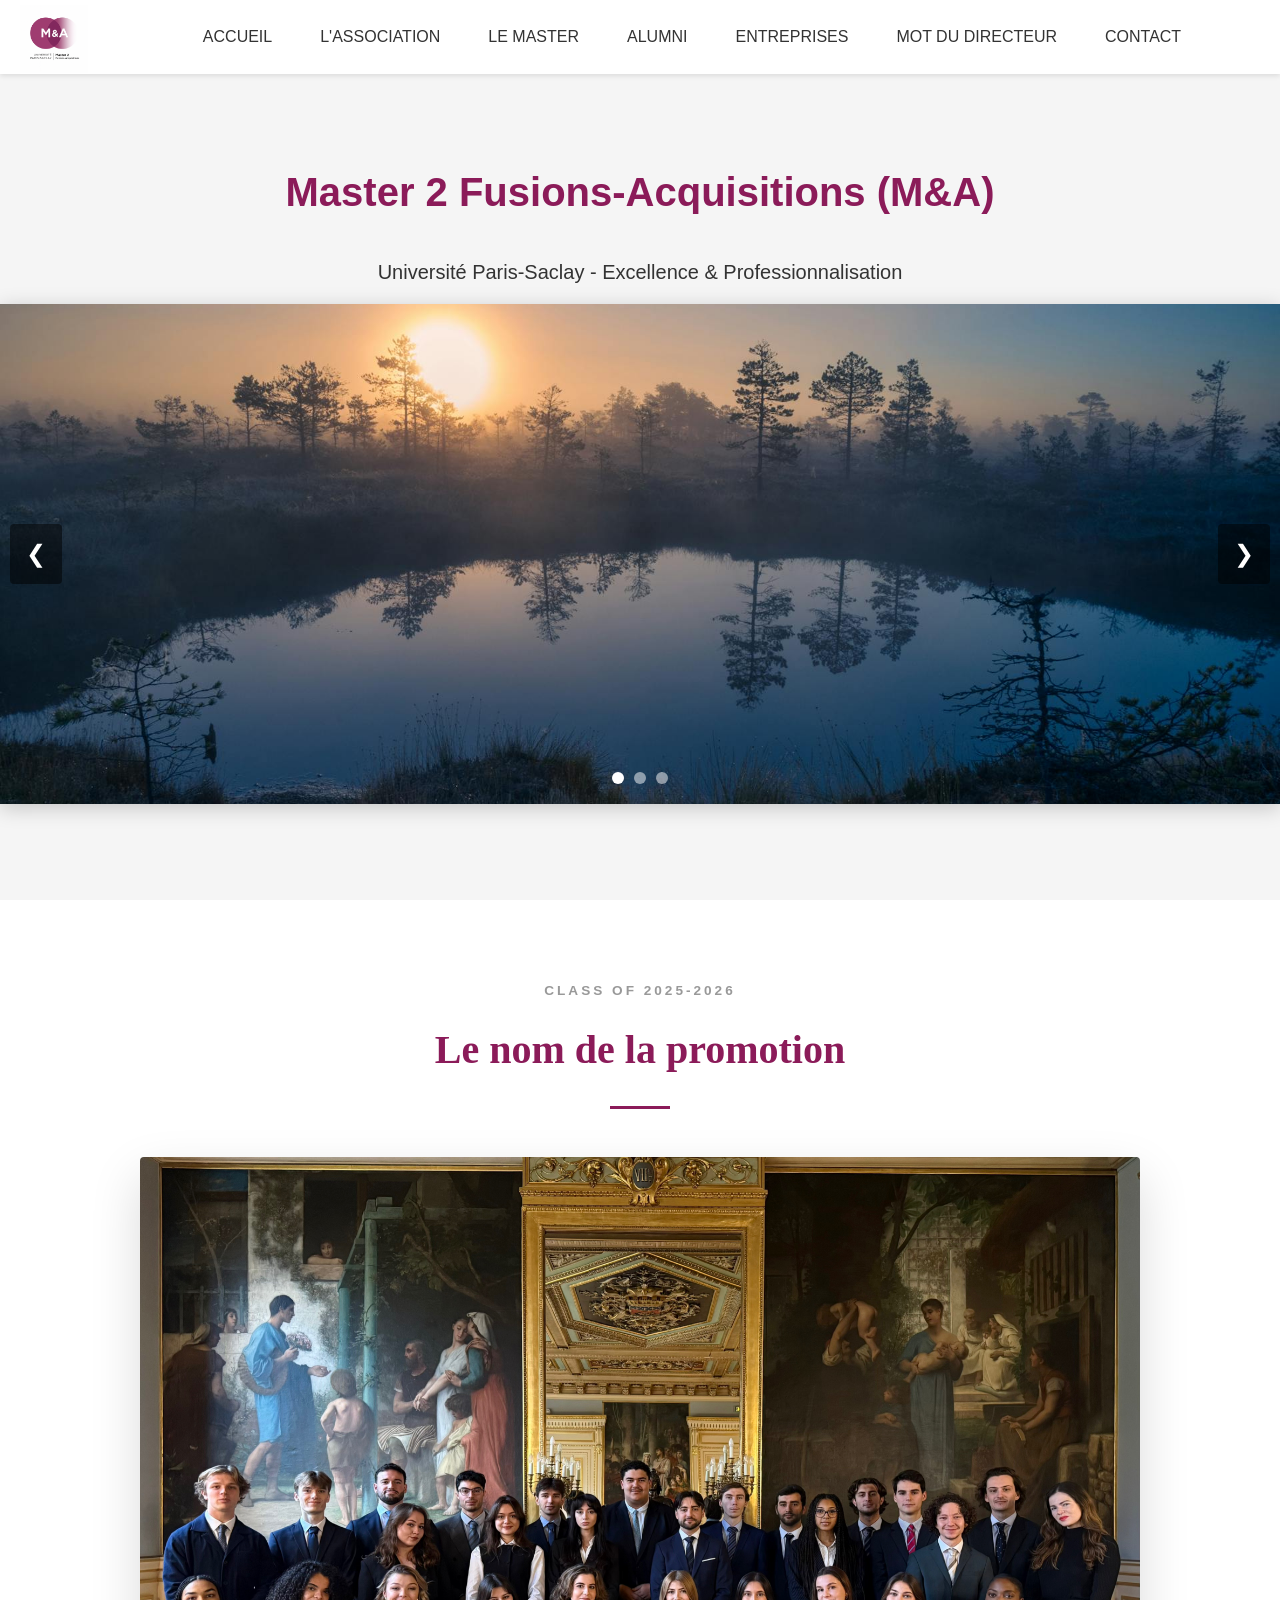
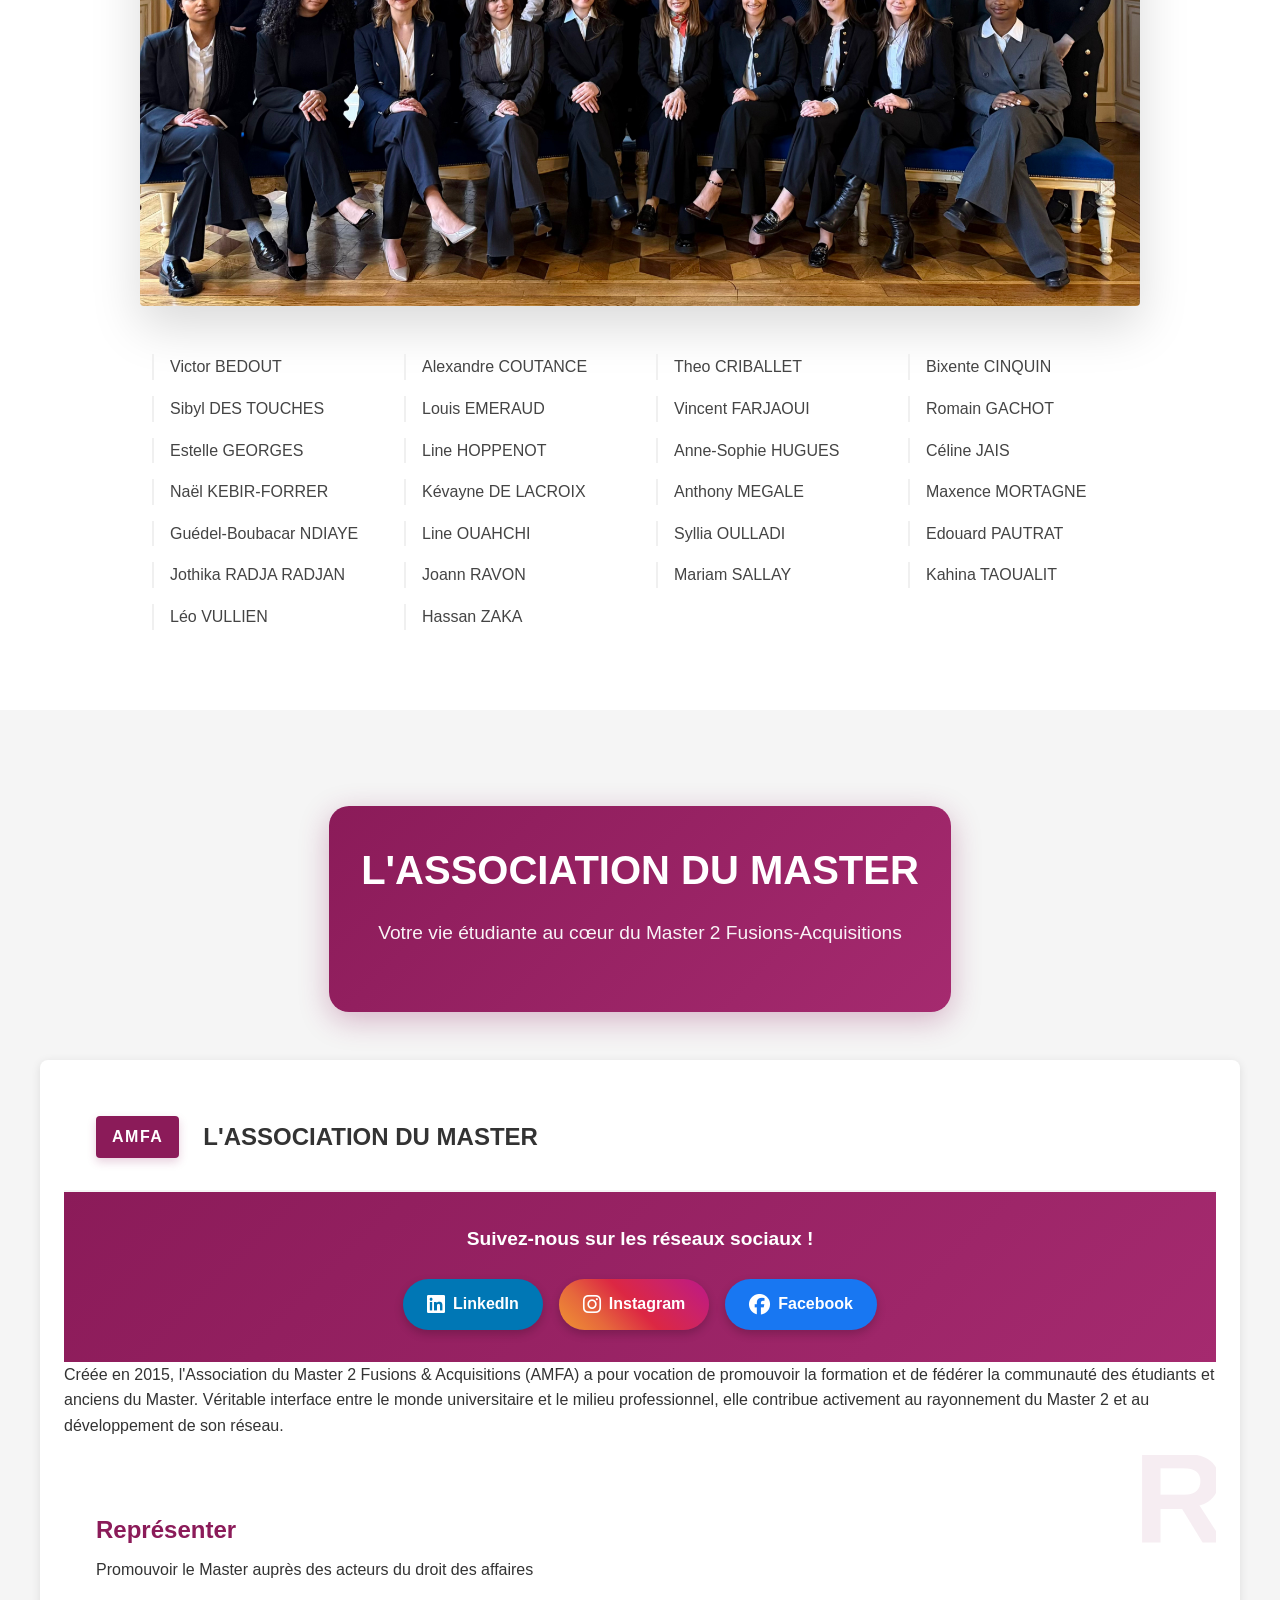
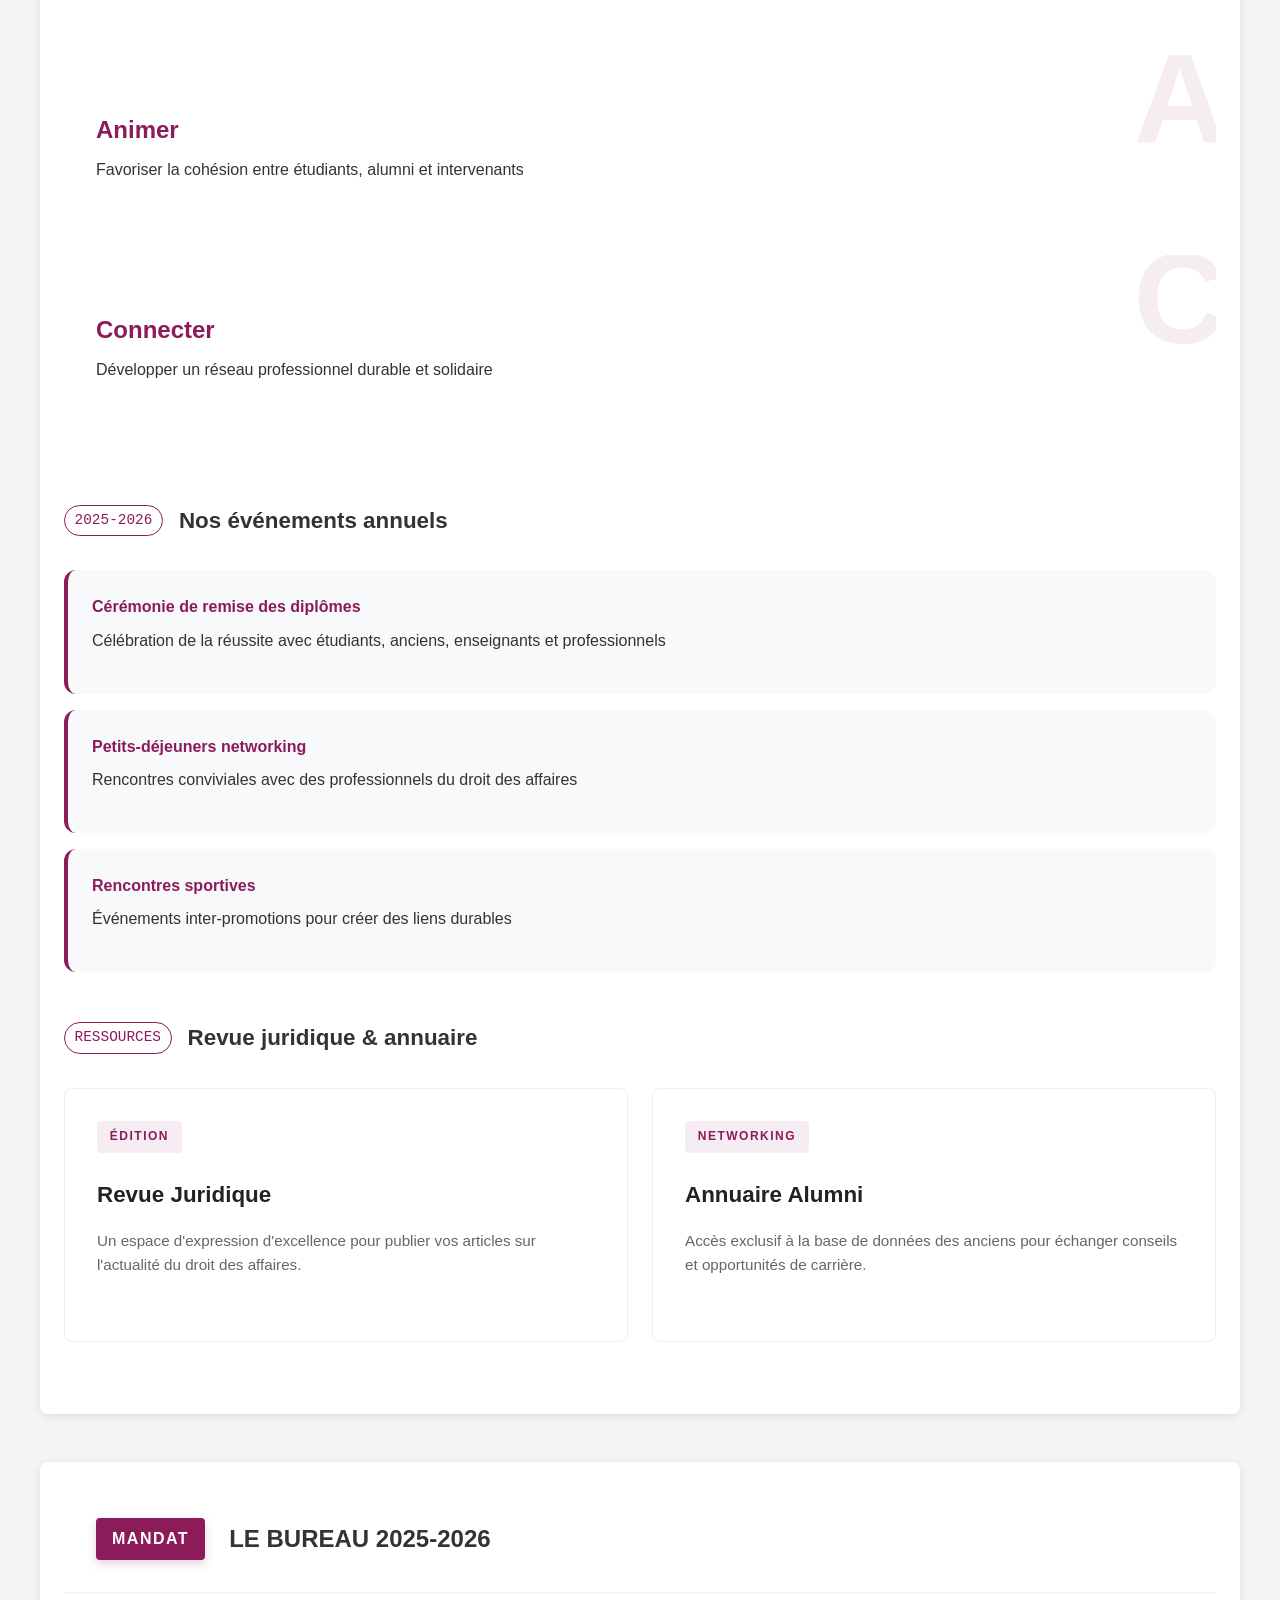
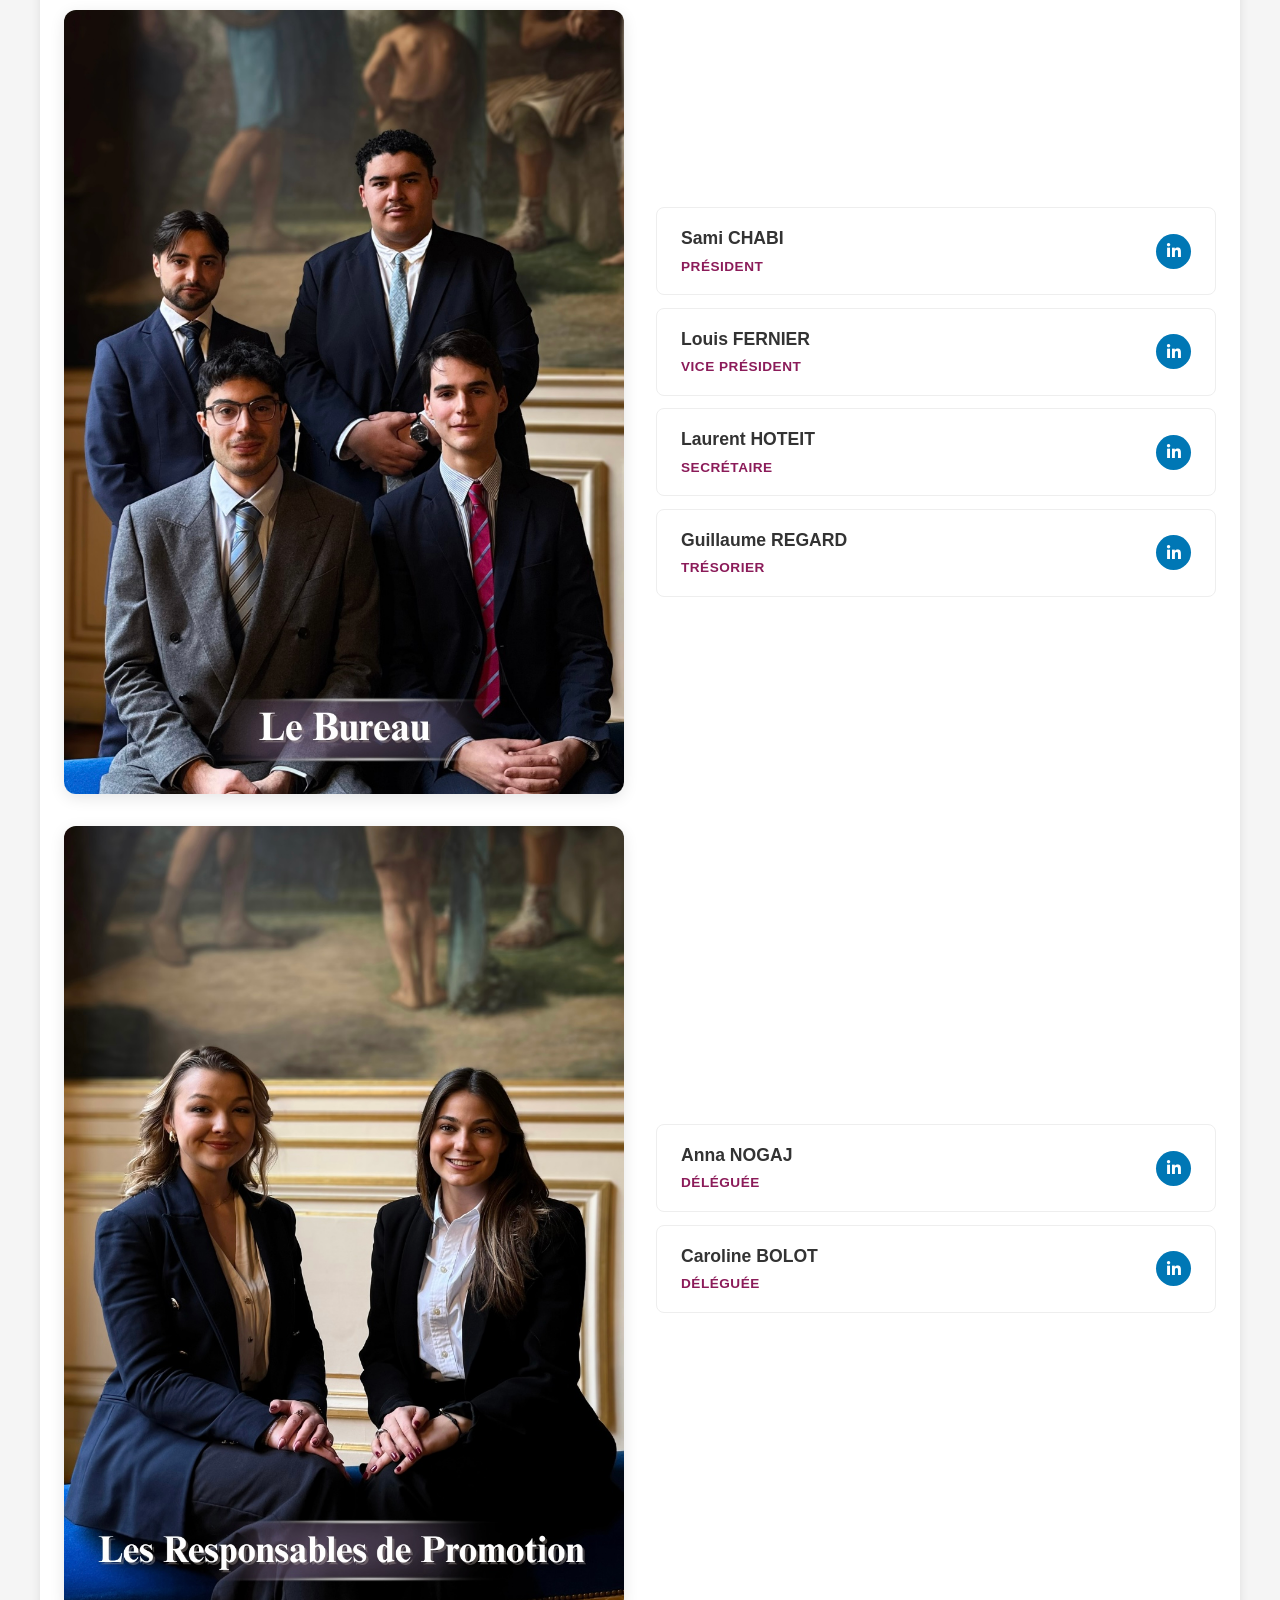
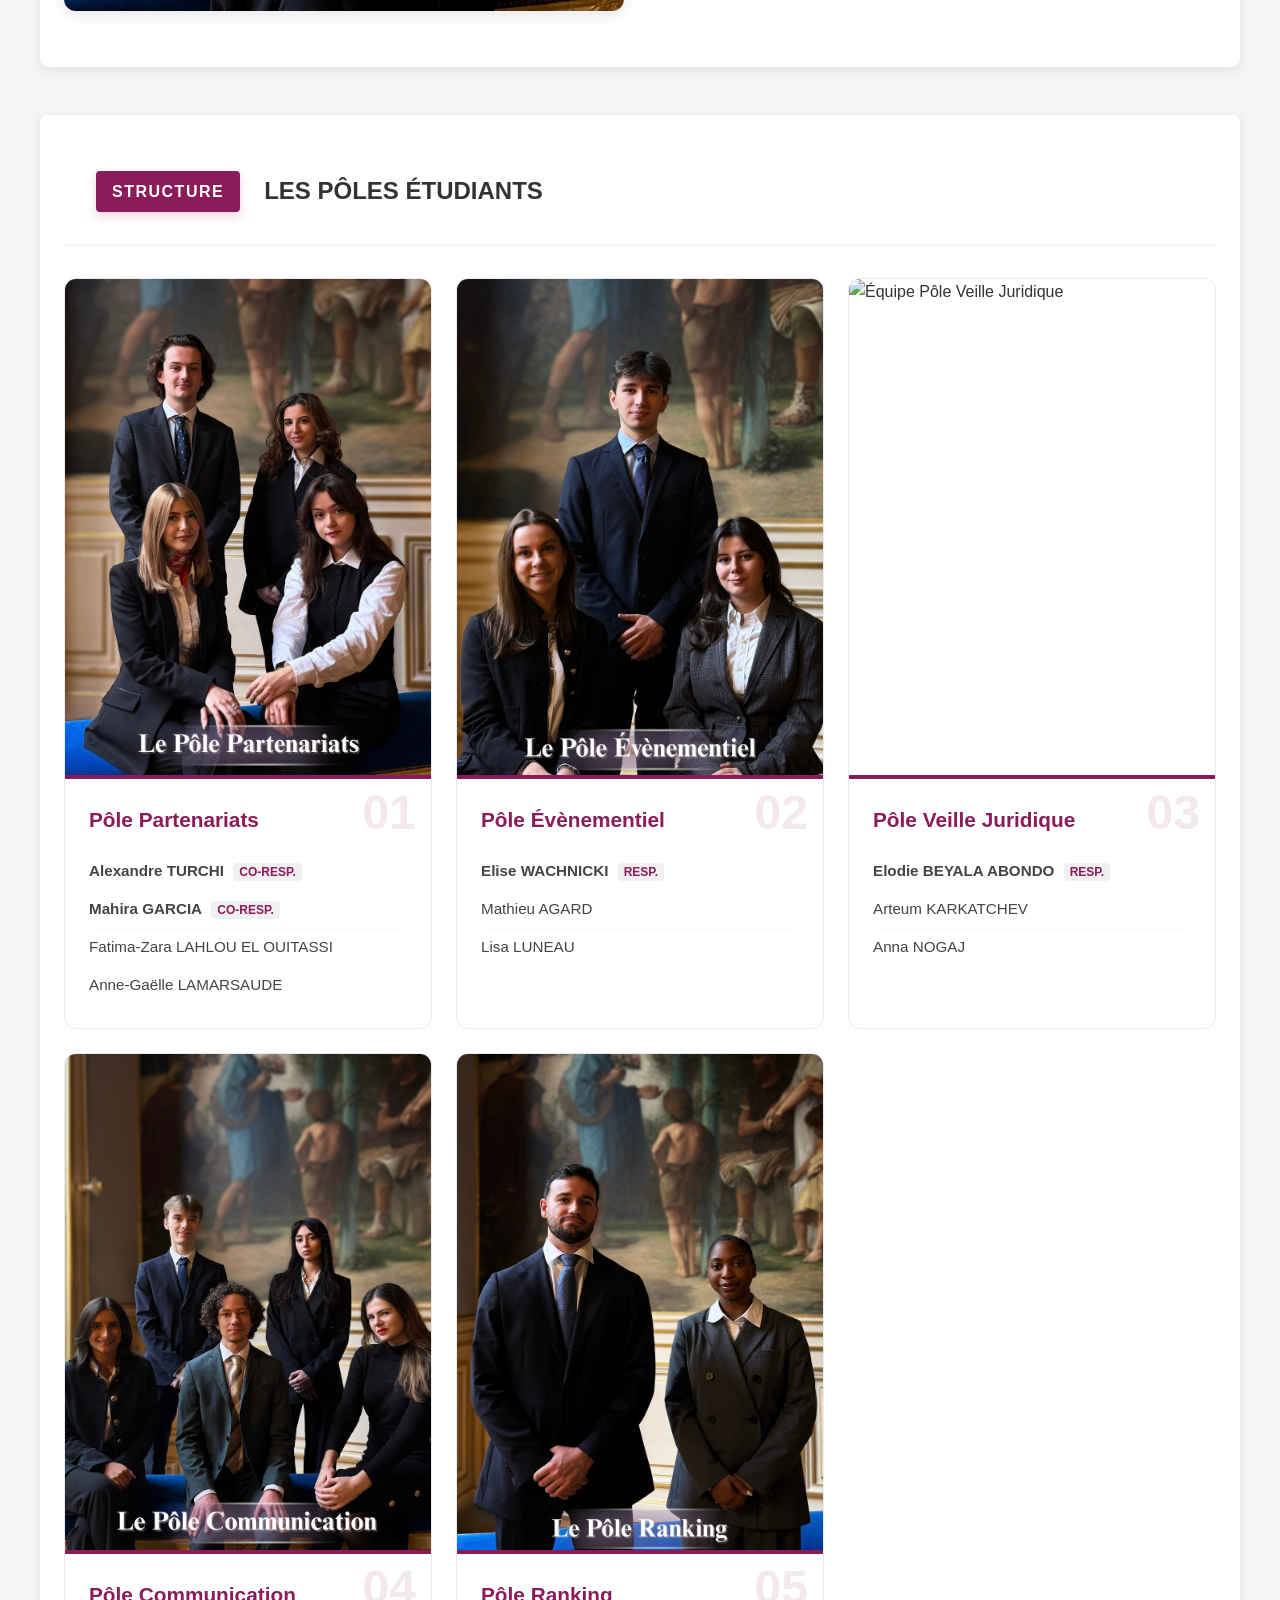
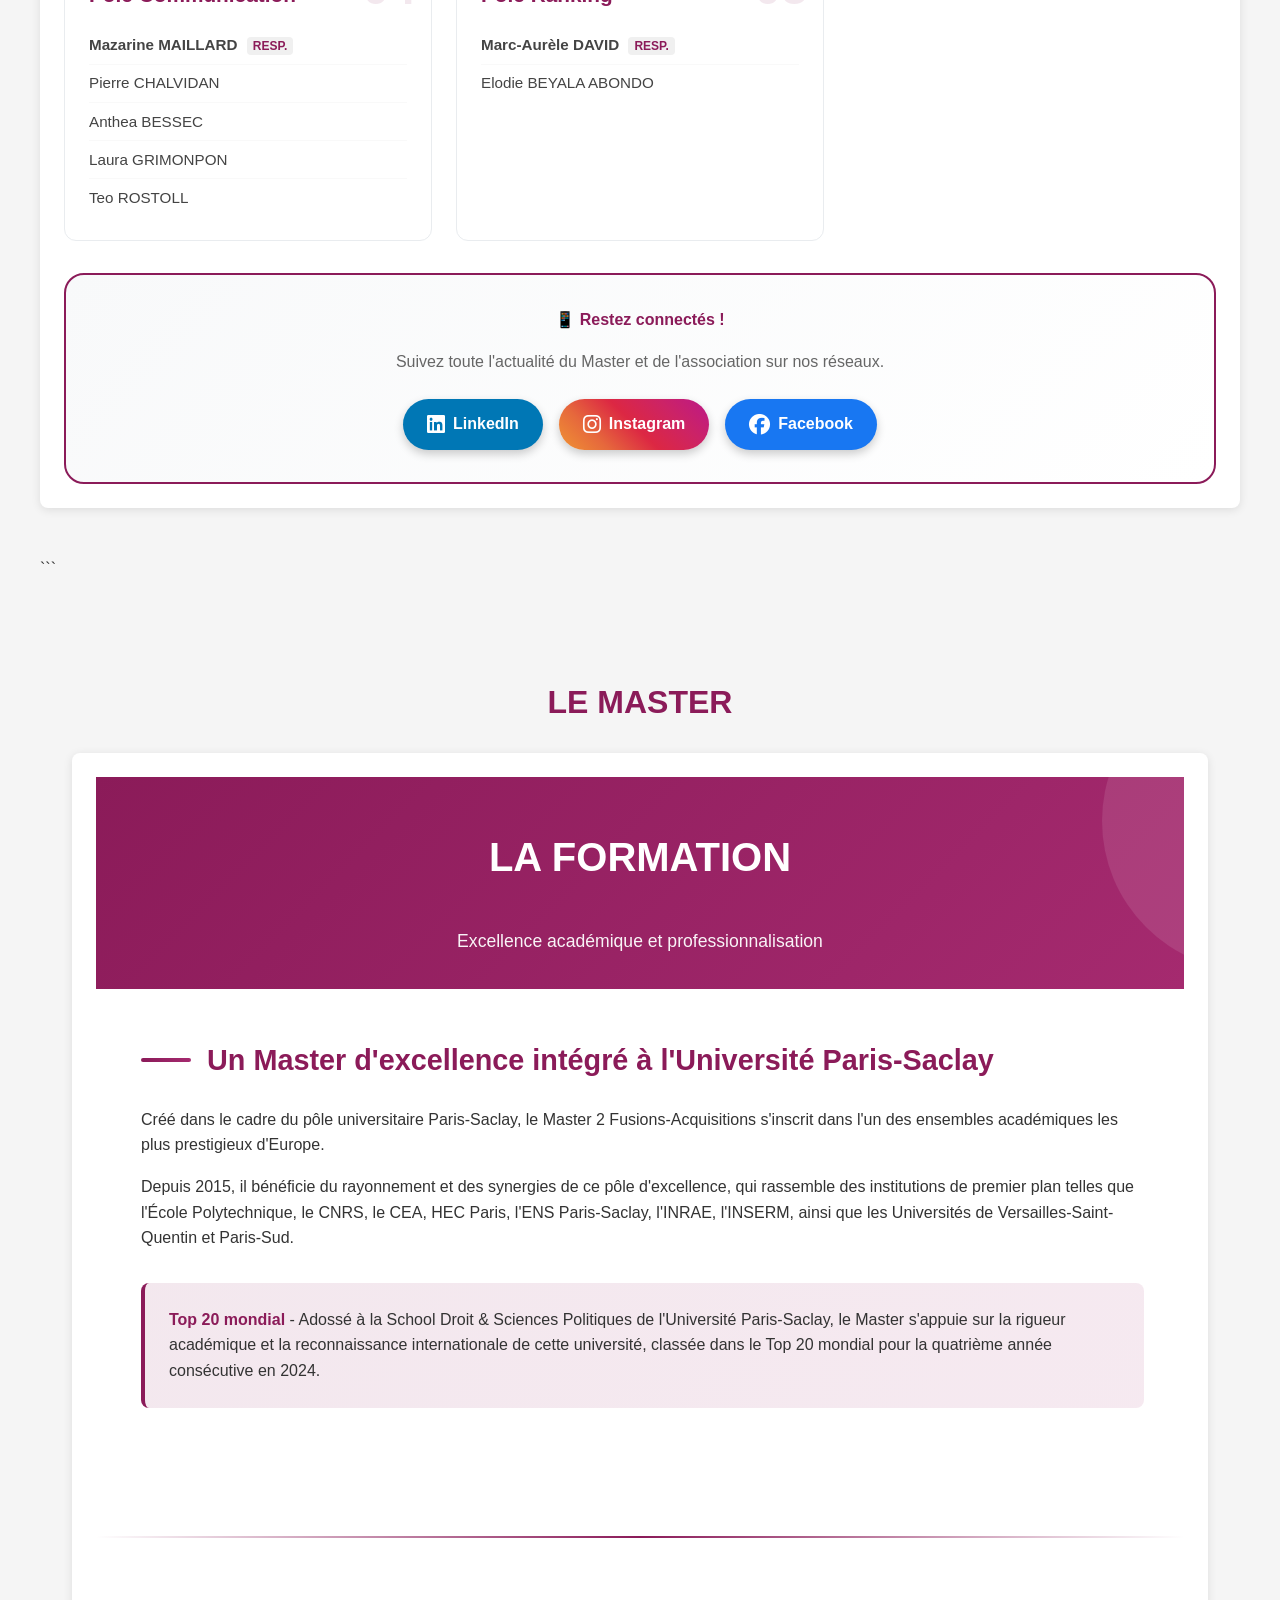
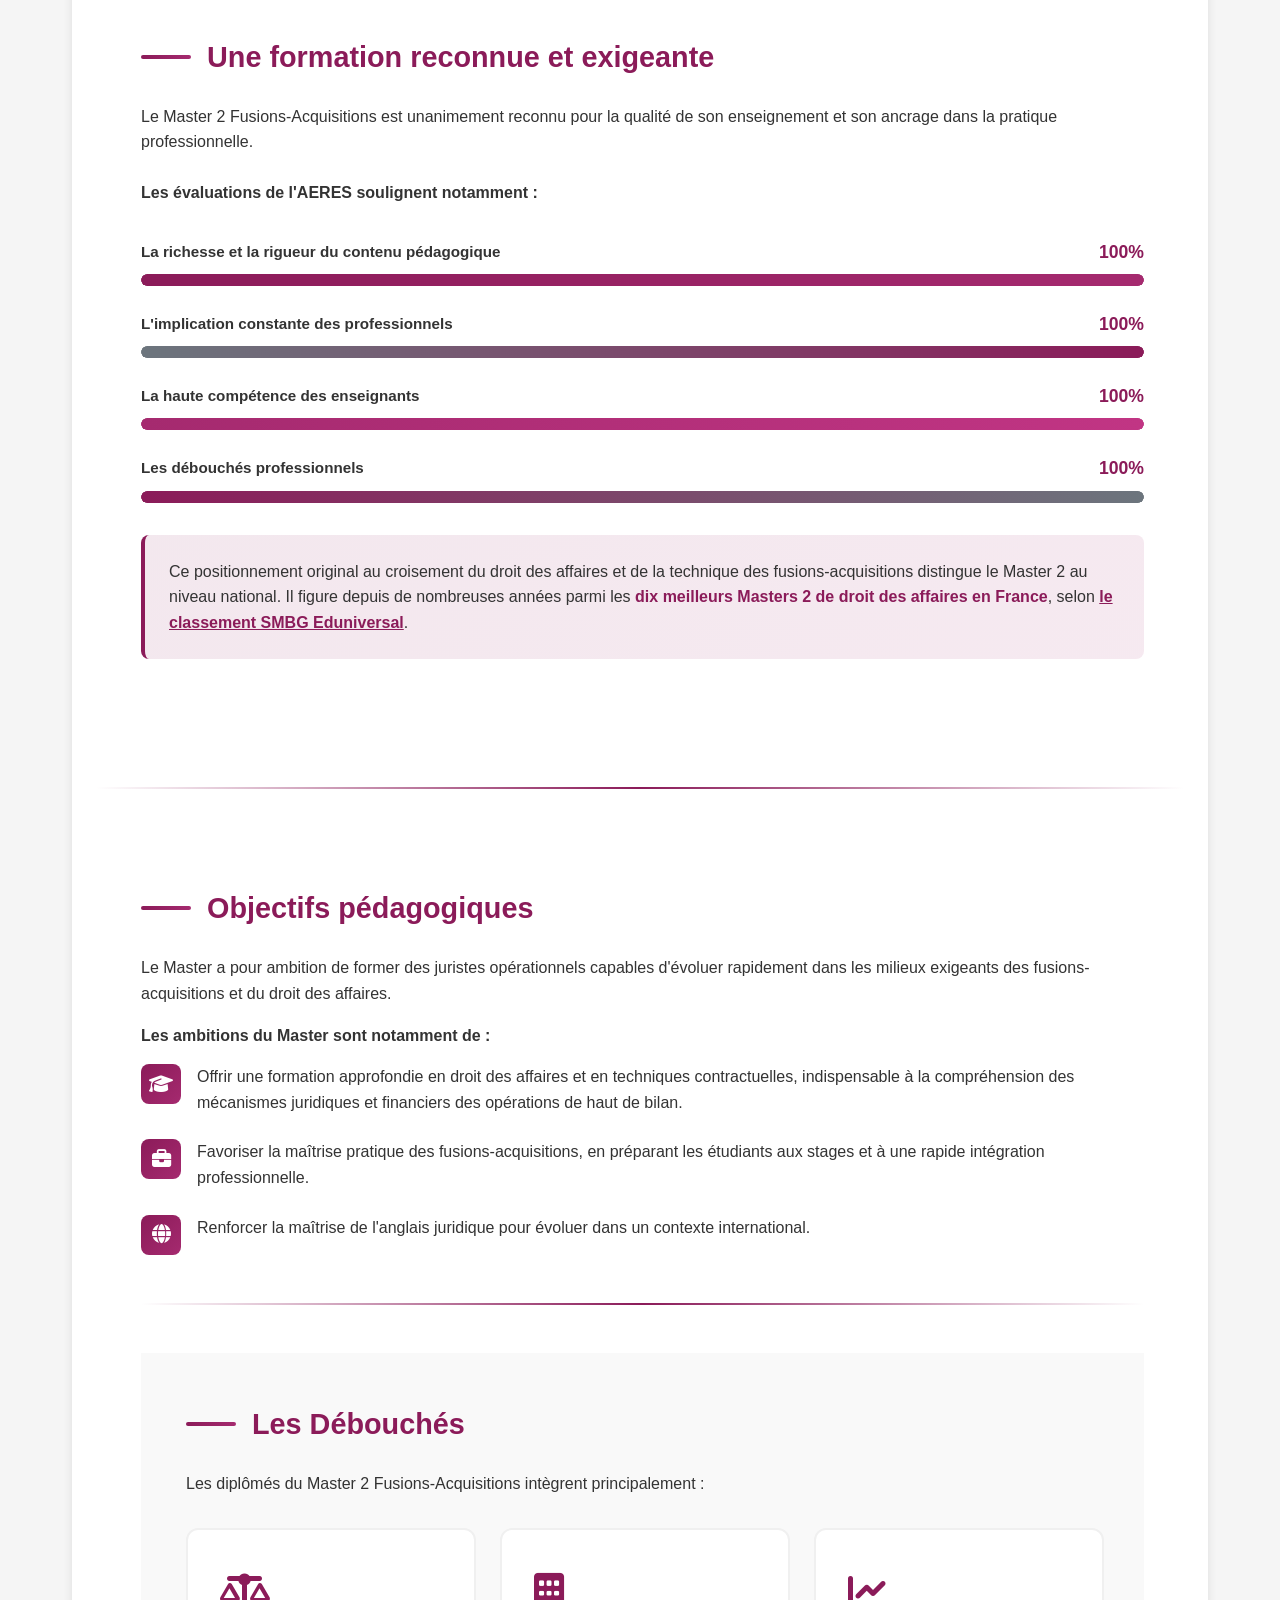
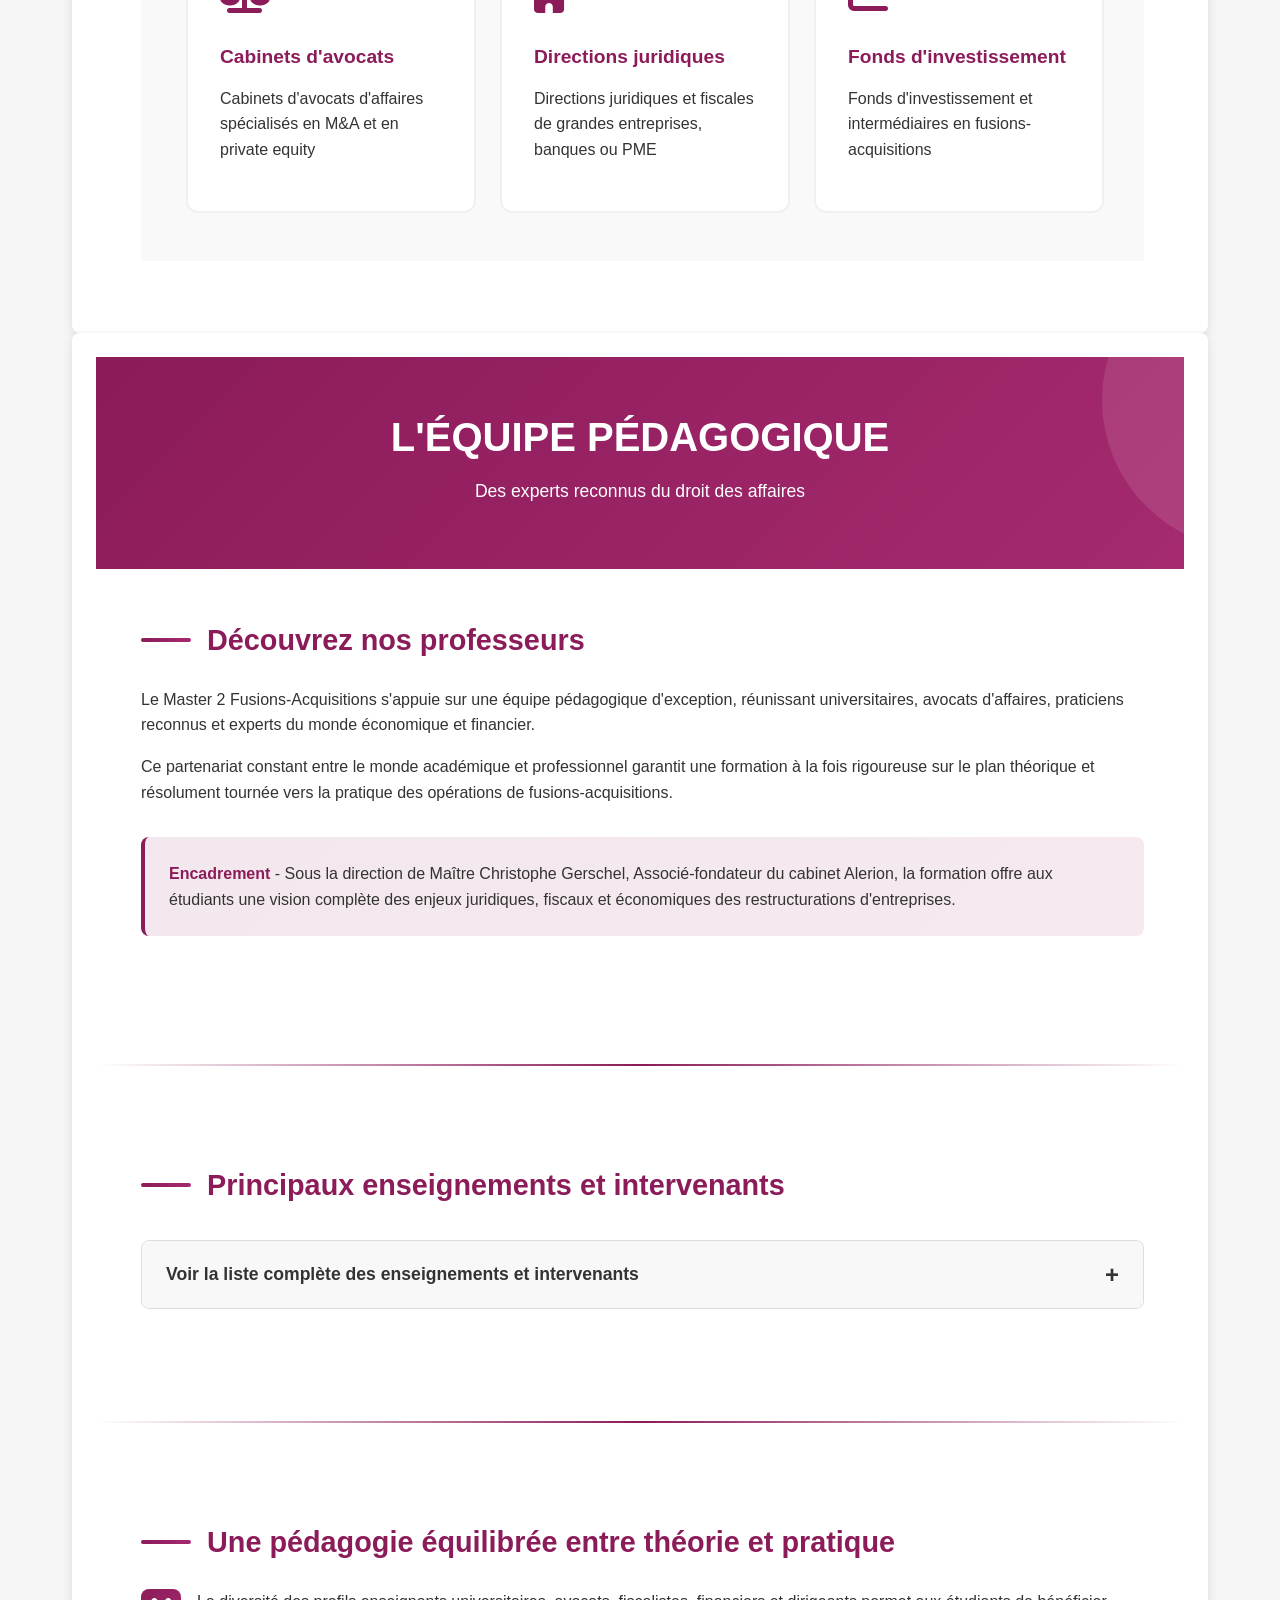
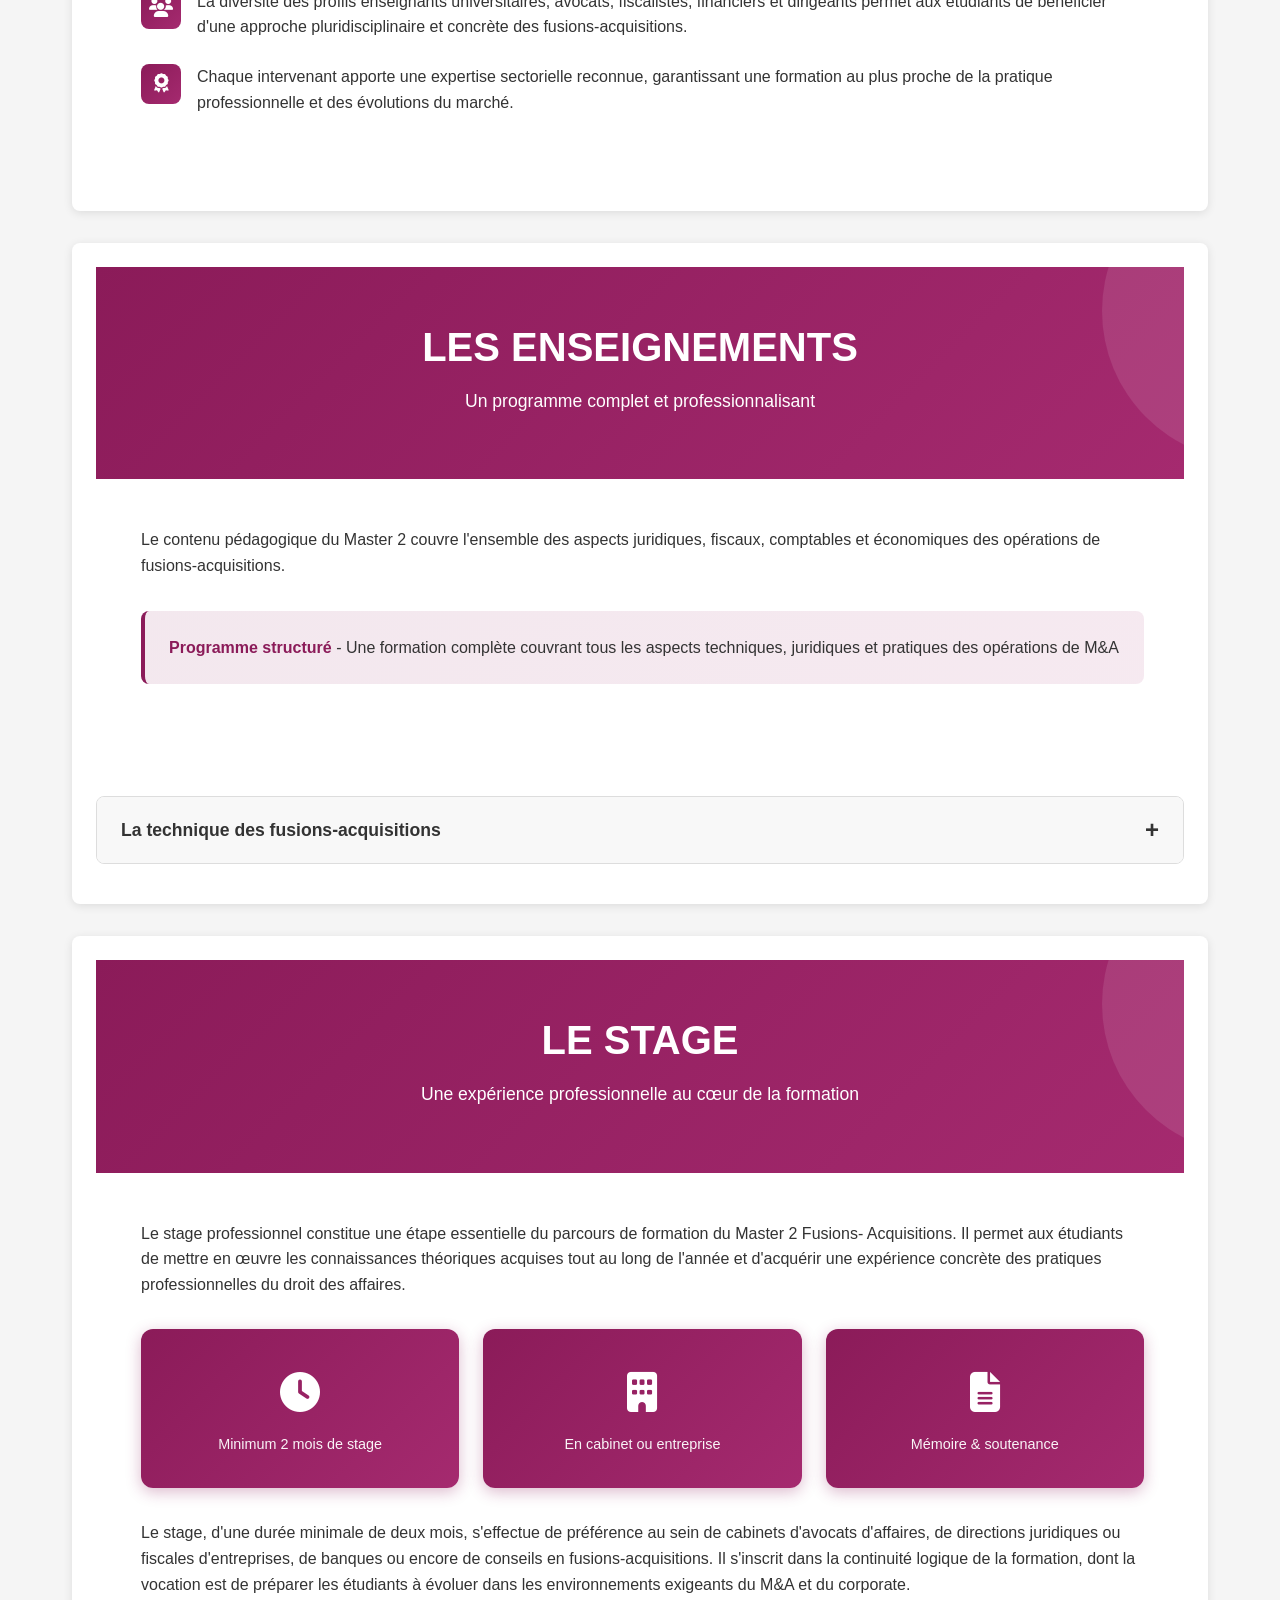
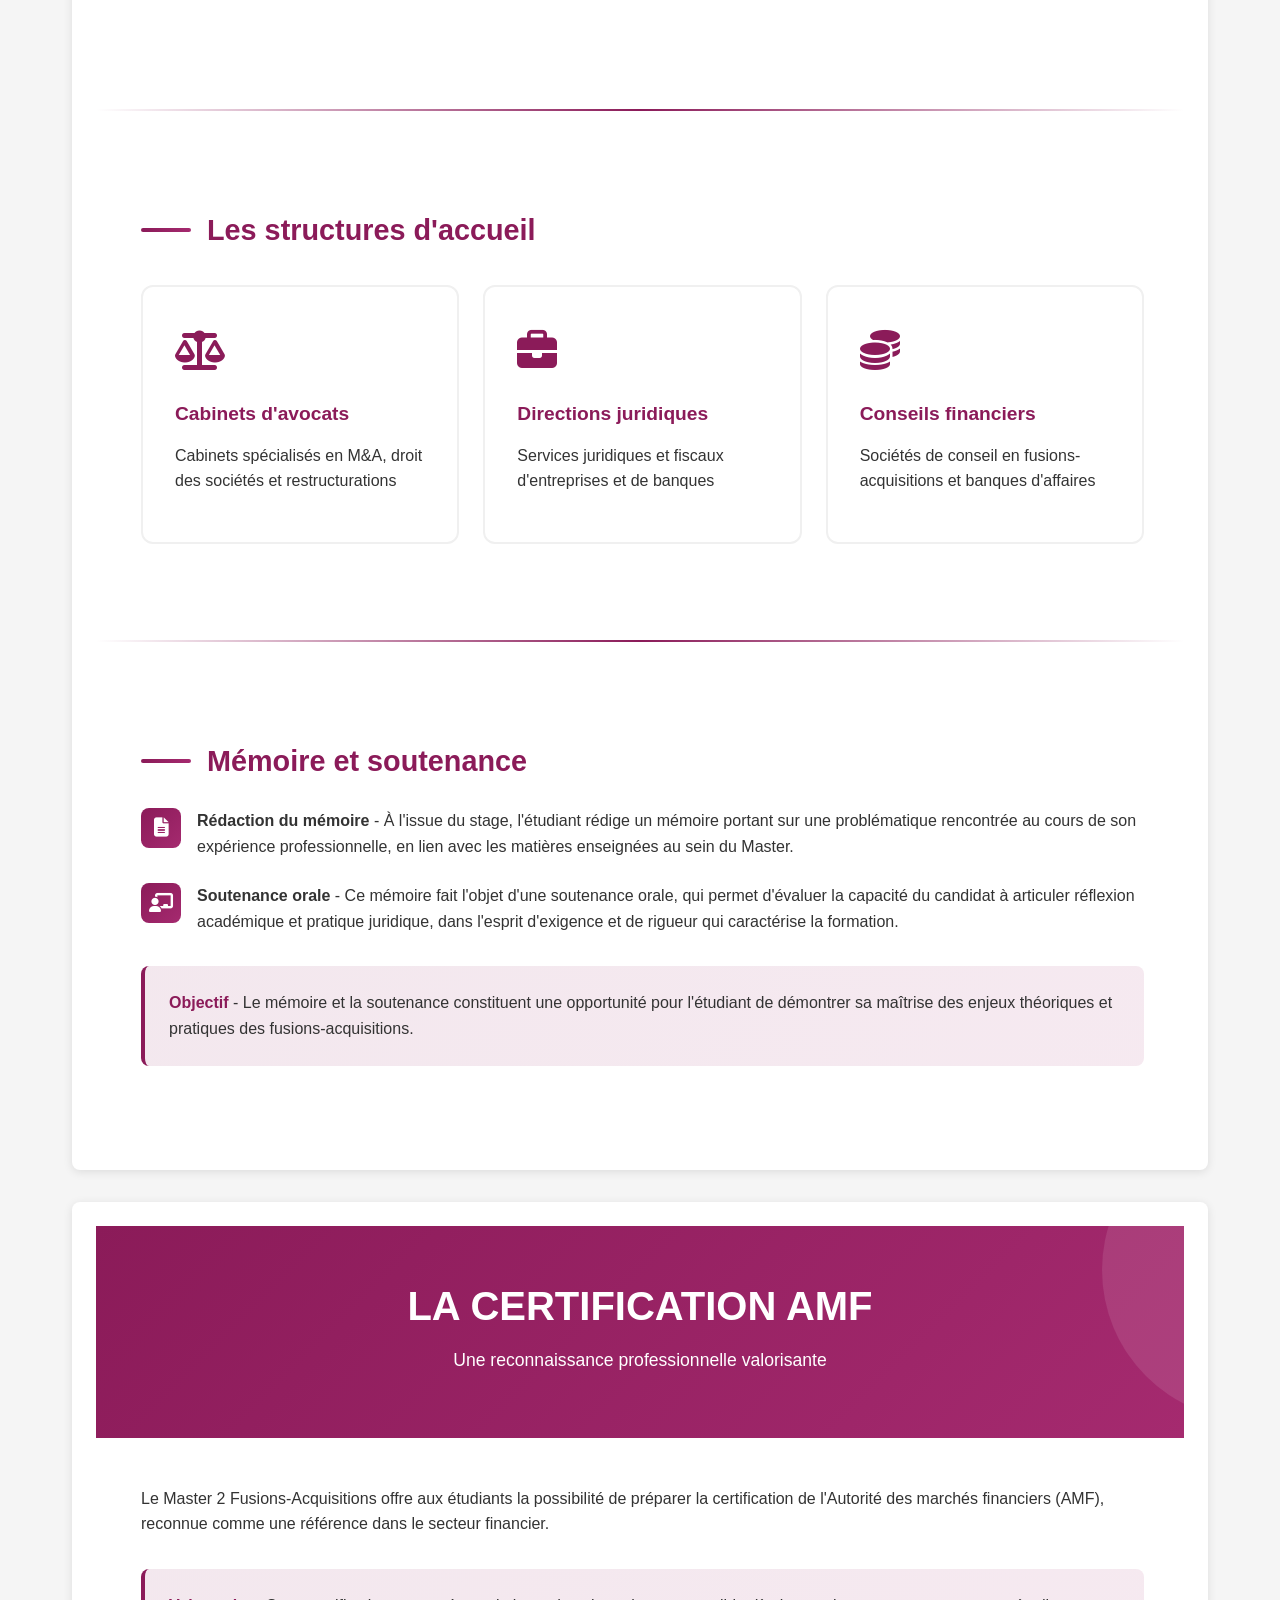
==== index.html @ 5df50214 "first commit" ====
<!DOCTYPE html>
<html lang="fr">
<head>
    <meta charset="UTF-8">
    <meta name="viewport" content="width=device-width, initial-scale=1.0">
    
    <title>Master 2 Fusions Acquisitions (M&A) - Université Paris-Saclay</title>
    
    <meta name="description" content="Site officiel du Master 2 Fusions-Acquisitions (M&A) de l'Université Paris-Saclay. Découvrez le programme, le CV Book de la promotion, les débouchés et l'association AMFA.">
    
    <meta property="og:title" content="Master 2 Fusions Acquisitions - Paris Saclay">
    <meta property="og:description" content="Découvrez l'excellence du Master M&A de Saclay : équipe pédagogique, alumni et partenaires.">
    <meta property="og:image" content="https://votre-site.com/images/photoPromo2024-2025.jpg"> <meta property="og:url" content="https://votre-site.com/">
    <meta property="og:type" content="website">

    <link rel="stylesheet" href="style.css">
    <link rel="stylesheet" href="https://cdnjs.cloudflare.com/ajax/libs/font-awesome/6.4.0/css/all.min.css">
</head>
<body>
    <!-- Navigation -->
    <nav>
        <img src="images/LogoEcole.png" alt="Logo M&A" class="logo">
        <button class="menu-toggle" onclick="toggleMenu()">☰</button>
        <ul id="menu">
            <li><a href="#accueil" onclick="closeMenu()">ACCUEIL</a></li>
            
            <li class="dropdown">
                <a href="#association">L'ASSOCIATION</a>
                <ul class="submenu">
                    <li><a href="#presentation-asso" onclick="closeMenu()">Présentation de l'Association</a></li>
                    <li><a href="#bureau" onclick="closeMenu()">Le Bureau</a></li>
                    <li><a href="#poles" onclick="closeMenu()">Les Pôles Étudiants</a></li>
                </ul>
            </li>

            <li class="dropdown">
                <a href="#master2">LE MASTER</a>
                <ul class="submenu">
                    <li><a href="#formation" onclick="closeMenu()">La Formation</a></li>
                    <li><a href="#enseignements" onclick="closeMenu()">Les Enseignements</a></li>
                    <li><a href="#equipe" onclick="closeMenu()">L'Equipe Pédagogique</a></li>
                    <li><a href="#stage" onclick="closeMenu()">Le Stage</a></li>
                    <li><a href="#certification" onclick="closeMenu()">Certification AMF</a></li>
                    <li><a href="#collaboration" onclick="closeMenu()">Ecoles de commerce en collaboration</a></li>
                    <li><a href="#classement" onclick="closeMenu()">Classement SMBG Eduniversal</a></li>
                    <li><a href="#admission" onclick="closeMenu()">Admission</a></li>
                    <li><a href="#universite" onclick="closeMenu()">L'Université Paris Saclay</a></li>
                </ul>
            </li>
            
            <li class="dropdown">
                <a href="#alumni">ALUMNI</a>
                <ul class="submenu">
                    <li><a href="#promo2024" onclick="closeMenu()">Promo 2024-2025</a></li>
                    <li><a href="#promo2023" onclick="closeMenu()">Promo 2023-2024</a></li>
                    <li><a href="#promo2022" onclick="closeMenu()">Promo 2022-2023</a></li>
                    <li><a href="#promo2021" onclick="closeMenu()">Promo 2021-2022</a></li>
                    <li><a href="#promos-anterieures" onclick="closeMenu()">Promotions Antérieures</a></li>
                </ul>
            </li>
            
            <li class="dropdown">
                <a href="#entreprises">ENTREPRISES</a>
                <ul class="submenu">
                    <li><a href="#recrutement" onclick="closeMenu()">Recrutement</a></li>
                    <li><a href="#partenaire" onclick="closeMenu()">Devenir Partenaire</a></li>
                    <li><a href="#taxe" onclick="closeMenu()">Taxe d'apprentissage</a></li>
                </ul>
            </li>

            <li><a href="#directeur" onclick="closeMenu()">MOT DU DIRECTEUR</a></li>
            
            <li><a href="#contact" onclick="closeMenu()">CONTACT</a></li>
        </ul>
    </nav>

    <!-- Accueil -->
    <section id="accueil">
        <div class="container">
            <h1>Master 2 Fusions-Acquisitions (M&A)</h1>
            <p>Université Paris-Saclay - Excellence & Professionnalisation</p>
        </div>

        <!-- Carrousel -->
        <div class="carousel">
            <div class="carousel-container">
                <div class="carousel-slide active">
                    <img src="images/pexels-evelin-magnus-2156241912-34155611.jpg" alt="Image 1">
                </div>
                <div class="carousel-slide">
                    <img src="images/pexels-manon-ridet-2157179082-34605870.jpg" alt="Image 2">
                </div>
                <div class="carousel-slide">
                    <img src="images/pexels-muratak-34583083.jpg" alt="Image 3">
                </div>
            </div>
            
            <!-- Contrôles -->
            <button class="carousel-btn prev" onclick="changeSlide(-1)">❮</button>
            <button class="carousel-btn next" onclick="changeSlide(1)">❯</button>
            
            <!-- Indicateurs -->
            <div class="carousel-indicators">
                <span class="indicator active" onclick="goToSlide(0)"></span>
                <span class="indicator" onclick="goToSlide(1)"></span>
                <span class="indicator" onclick="goToSlide(2)"></span>
            </div>
        </div>
    </section>

    <!-- promo 2025-2026 -->
    <section id="promo-actuelle" class="promo-luxe-section">
    <div class="container">
        
        <div class="luxe-header">
            <span class="year-label">CLASS OF 2025-2026</span>
            <h2>Le nom de la promotion</h2>
            <div class="title-separator"></div>
        </div>

        <div class="promo-visual-frame">
            <img src="images/photoPromo2025-2026.JPEG" alt="Promotion Master 2 Fusions Acquisitions 2025-2026" loading="lazy">
        </div>

        <div class="promo-names-clean">
            <ul>
                <li>Victor BEDOUT</li>
                <li>Alexandre COUTANCE</li>
                <li>Theo CRIBALLET</li>
                <li>Bixente CINQUIN</li>
                <li>Sibyl DES TOUCHES</li>
                <li>Louis EMERAUD</li>
                <li>Vincent FARJAOUI</li>
                <li>Romain GACHOT</li>
                <li>Estelle GEORGES</li>
                <li>Line HOPPENOT</li>
                <li>Anne-Sophie HUGUES</li>
                <li>Céline JAIS</li>
                <li>Naël KEBIR-FORRER</li>
                <li>Kévayne DE LACROIX</li>
                <li>Anthony MEGALE</li>
                <li>Maxence MORTAGNE</li>
                <li>Guédel-Boubacar NDIAYE</li>
                <li>Line OUAHCHI</li>
                <li>Syllia OULLADI</li>
                <li>Edouard PAUTRAT</li>
                <li>Jothika RADJA RADJAN</li>
                <li>Joann RAVON</li>
                <li>Mariam SALLAY</li>
                <li>Kahina TAOUALIT</li>
                <li>Léo VULLIEN</li>
                <li>Hassan ZAKA</li>
            </ul>
        </div>
    </div>
</section>

    <!-- Association -->
            <section id="association">
                <div class="container">
                    <div class="association-hero">
                        <h2>L'ASSOCIATION DU MASTER</h2>
                        <p class="hero-subtitle">Votre vie étudiante au cœur du Master 2 Fusions-Acquisitions</p>
                    </div>
                    
                    <!-- Présentation Association -->
                    <div id="presentation-asso" class="subsection">
                        <div class="card asso-card">
                            <div class="asso-card-header clean-header">
                                <div class="amfa-badge">AMFA</div>
                                <h3>L'Association du Master</h3>
                            </div>
                            
                            <div class="social-banner">
                                <p>Suivez-nous sur les réseaux sociaux !</p>
                                <div class="social-links-asso">
                                    <a href="#" target="_blank" class="social-btn linkedin">
                                        <i class="fab fa-linkedin"></i>
                                        <span>LinkedIn</span>
                                    </a>
                                    <a href="#" target="_blank" class="social-btn instagram">
                                        <i class="fab fa-instagram"></i>
                                        <span>Instagram</span>
                                    </a>
                                    <a href="#" target="_blank" class="social-btn facebook">
                                        <i class="fab fa-facebook"></i>
                                        <span>Facebook</span>
                                    </a>
                                </div>
                            </div>

                            <div class="asso-content">
                                <div class="asso-intro">
                                    <p class="lead-text">
                                        Créée en 2015, l'Association du Master 2 Fusions & Acquisitions (AMFA) a pour vocation de promouvoir
                                        la formation et de fédérer la communauté des étudiants et anciens du Master. Véritable interface entre
                                        le monde universitaire et le milieu professionnel, elle contribue activement au rayonnement du Master 2
                                        et au développement de son réseau.
                                    </p>
                                </div>

                                <div class="mission-grid">
                                    <div class="mission-card typo-style">
                                        <div class="mission-initial">R</div>
                                        <div class="mission-text-content">
                                            <h4>Représenter</h4>
                                            <p>Promouvoir le Master auprès des acteurs du droit des affaires</p>
                                        </div>
                                    </div>

                                    <div class="mission-card typo-style">
                                        <div class="mission-initial">A</div>
                                        <div class="mission-text-content">
                                            <h4>Animer</h4>
                                            <p>Favoriser la cohésion entre étudiants, alumni et intervenants</p>
                                        </div>
                                    </div>

                                    <div class="mission-card typo-style">
                                        <div class="mission-initial">C</div>
                                        <div class="mission-text-content">
                                            <h4>Connecter</h4>
                                            <p>Développer un réseau professionnel durable et solidaire</p>
                                        </div>
                                    </div>
                                </div>

                                <div class="asso-section">
                                    <div class="section-header-simple">
                                        <span class="year-tag">2025-2026</span>
                                        <h4>Nos événements annuels</h4>
                                    </div>
                                    <div class="events-list">
                                        <div class="event-item">

                                            <div class="event-info">
                                                <strong>Cérémonie de remise des diplômes</strong>
                                                <p>Célébration de la réussite avec étudiants, anciens, enseignants et professionnels</p>
                                            </div>
                                        </div>
                                        <div class="event-item">
                                            <div class="event-info">
                                                <strong>Petits-déjeuners networking</strong>
                                                <p>Rencontres conviviales avec des professionnels du droit des affaires</p>
                                            </div>
                                        </div>
                                        <div class="event-item">
                                            <div class="event-info">
                                                <strong>Rencontres sportives</strong>
                                                <p>Événements inter-promotions pour créer des liens durables</p>
                                            </div>
                                        </div>
                                    </div>
                                </div>

                                <div class="asso-section">
                                    <div class="section-header-simple">
                                        <span class="year-tag">RESSOURCES</span>
                                        <h4>Revue juridique & annuaire</h4>
                                    </div>

                                    <div class="features-grid">
                                        <div class="feature-box minimal-box">
                                            <div class="box-label">ÉDITION</div>
                                            <h5>Revue Juridique</h5>
                                            <p>Un espace d'expression d'excellence pour publier vos articles sur l'actualité du droit des affaires.</p>
                                        </div>

                                        <div class="feature-box minimal-box">
                                            <div class="box-label">NETWORKING</div>
                                            <h5>Annuaire Alumni</h5>
                                            <p>Accès exclusif à la base de données des anciens pour échanger conseils et opportunités de carrière.</p>
                                        </div>
                                    </div>
                                </div>
                            </div>
                        </div>
                    
                        <!-- le bureau -->
                   <div id="bureau" class="subsection">
                    <div class="card asso-card">
                        <div class="asso-card-header clean-header">
                            <div class="amfa-badge">MANDAT</div>
                            <h3>Le Bureau 2025-2026</h3>
                        </div>

                        <div class="asso-content">
                            
                            <div class="bureau-split-container">
                                <div class="bureau-left-image">
                                    <img src="images/photo-groupe-bureau.jpg" alt="Le Bureau AMFA 2025-2026" loading="lazy">
                                </div>

                                <div class="bureau-right-list">
                                    <div class="membre-item">
                                        <div class="membre-details">
                                            <h4>Sami CHABI</h4>
                                            <span class="role-badge">Président</span>
                                        </div>
                                        <a href="https://www.linkedin.com/in/sami-chabi-3a9ab9286/" target="_blank" class="linkedin-btn-small"><i class="fab fa-linkedin-in"></i></a>
                                    </div>

                                    <div class="membre-item">
                                        <div class="membre-details">
                                            <h4>Louis FERNIER</h4>
                                            <span class="role-badge">Vice Président</span>
                                        </div>
                                        <a href="https://www.linkedin.com/in/louis-fernier-056615230/" target="_blank" class="linkedin-btn-small"><i class="fab fa-linkedin-in"></i></a>
                                    </div>

                                    <div class="membre-item">
                                        <div class="membre-details">
                                            <h4>Laurent HOTEIT</h4>
                                            <span class="role-badge">Secrétaire</span>
                                        </div>
                                        <a href="https://www.linkedin.com/in/lhoteit/" target="_blank" class="linkedin-btn-small"><i class="fab fa-linkedin-in"></i></a>
                                    </div>

                                    <div class="membre-item">
                                        <div class="membre-details">
                                            <h4>Guillaume REGARD</h4>
                                            <span class="role-badge">Trésorier</span>
                                        </div>
                                        <a href="https://www.linkedin.com/in/guillaume-regard-21999a2a3/" target="_blank" class="linkedin-btn-small"><i class="fab fa-linkedin-in"></i></a>
                                    </div>
                                </div>
                            </div>

                            <div class="bureau-split-container">
                                <div class="bureau-left-image">
                                    <img src="images/photo-responsables-promo.jpg" alt="Anna et Caroline - Responsables de Promo" loading="lazy">
                                </div>

                                <div class="bureau-right-list">
                                    <div class="membre-item">
                                        <div class="membre-details">
                                            <h4>Anna NOGAJ</h4>
                                            <span class="role-badge">Déléguée</span>
                                        </div>
                                        <a href="https://www.linkedin.com/in/anna-nogaj-4b4720260/" target="_blank" class="linkedin-btn-small"><i class="fab fa-linkedin-in"></i></a>
                                    </div>

                                    <div class="membre-item">
                                        <div class="membre-details">
                                            <h4>Caroline BOLOT</h4>
                                            <span class="role-badge">Déléguée</span>
                                        </div>
                                        <a href="https://www.linkedin.com/in/caroline-bolot-92b503268/" target="_blank" class="linkedin-btn-small"><i class="fab fa-linkedin-in"></i></a>
                                    </div>
                                </div>
                            </div>

                        </div>
                    </div>
                </div>

                    
                    <!-- Pôles -->
                    <div id="poles" class="subsection">
    <div class="card asso-card">
        
        <div class="asso-card-header clean-header">
            <div class="amfa-badge">STRUCTURE</div>
            <h3>Les Pôles Étudiants</h3>
        </div>

        <div class="asso-content">
            <div class="poles-grid">
                
                <div class="pole-card">
                    <div class="pole-img-container">
                        <img src="images/pole-partenariats.jpg" alt="Équipe Pôle Partenariats" loading="lazy">
                    </div>
                    <div class="pole-content">
                        <div class="pole-number">01</div>
                        <h4>Pôle Partenariats</h4>
                        <ul class="pole-members-list">
                            <li><strong>Alexandre TURCHI</strong> <span class="role-tag">Co-Resp.</span></li>
                            <li><strong>Mahira GARCIA</strong> <span class="role-tag">Co-Resp.</span></li>
                            <li>Fatima-Zara LAHLOU EL OUITASSI</li>
                            <li>Anne-Gaëlle LAMARSAUDE</li>
                        </ul>
                    </div>
                </div>

                <div class="pole-card">
                    <div class="pole-img-container">
                        <img src="images/pole-evenementiel.jpg" alt="Équipe Pôle Évènementiel" loading="lazy">
                    </div>
                    <div class="pole-content">
                        <div class="pole-number">02</div>
                        <h4>Pôle Évènementiel</h4>
                        <ul class="pole-members-list">
                            <li><strong>Elise WACHNICKI</strong> <span class="role-tag">Resp.</span></li>
                            <li>Mathieu AGARD</li>
                            <li>Lisa LUNEAU</li>
                        </ul>
                    </div>
                </div>

                <div class="pole-card">
                    <div class="pole-img-container">
                        <img src="images/pole-juridique.jpg" alt="Équipe Pôle Veille Juridique" loading="lazy">
                    </div>
                    <div class="pole-content">
                        <div class="pole-number">03</div>
                        <h4>Pôle Veille Juridique</h4>
                        <ul class="pole-members-list">
                            <li><strong>Elodie BEYALA ABONDO</strong> <span class="role-tag">Resp.</span></li>
                            <li>Arteum KARKATCHEV</li>
                            <li>Anna NOGAJ</li>
                        </ul>
                    </div>
                </div>

                <div class="pole-card">
                    <div class="pole-img-container">
                        <img src="images/pole-communication.jpg" alt="Équipe Pôle Communication" loading="lazy">
                    </div>
                    <div class="pole-content">
                        <div class="pole-number">04</div>
                        <h4>Pôle Communication</h4>
                        <ul class="pole-members-list">
                            <li><strong>Mazarine MAILLARD</strong> <span class="role-tag">Resp.</span></li>
                            <li>Pierre CHALVIDAN</li>
                            <li>Anthea BESSEC</li>
                            <li>Laura GRIMONPON</li>
                            <li>Teo ROSTOLL</li>
                        </ul>
                    </div>
                </div>

                <div class="pole-card">
                    <div class="pole-img-container">
                        <img src="images/pole-ranking.jpg" alt="Équipe Pôle Ranking" loading="lazy">
                    </div>
                    <div class="pole-content">
                        <div class="pole-number">05</div>
                        <h4>Pôle Ranking</h4>
                        <ul class="pole-members-list">
                            <li><strong>Marc-Aurèle DAVID</strong> <span class="role-tag">Resp.</span></li>
                            <li>Elodie BEYALA ABONDO</li>
                        </ul>
                    </div>
                </div>

            </div> <div class="cta-social">
                <div class="cta-box">
                    <h4>📱 Restez connectés !</h4>
                    <p>Suivez toute l'actualité du Master et de l'association sur nos réseaux.</p>
                    <div class="social-links-asso">
                        <a href="#" target="_blank" class="social-btn linkedin"><i class="fab fa-linkedin"></i> LinkedIn</a>
                        <a href="#" target="_blank" class="social-btn instagram"><i class="fab fa-instagram"></i> Instagram</a>
                        <a href="#" target="_blank" class="social-btn facebook"><i class="fab fa-facebook"></i> Facebook</a>
                    </div>
                </div>
            </div>

        </div> </div> </div> ``` 
    

    <!-- Master 2 -->
    <section id="master2">
        <div class="container">
            <h2>LE MASTER</h2>
            
            <!-- Formation -->
            <div id="formation" class="subsection">
                <div class="card">
                    <div class="formation-header">
                        <h3>LA FORMATION</h3>
                        <p class="subtitle">Excellence académique et professionnalisation</p>
                    </div>

                    <div class="formation-content">
                        <!-- Section 1 -->
                        <div class="info-section">
                            <h4>Un Master d'excellence intégré à l'Université Paris-Saclay</h4>
                            
                            <p>Créé dans le cadre du pôle universitaire Paris-Saclay, le Master 2 Fusions-Acquisitions s'inscrit dans l'un des ensembles académiques les plus prestigieux d'Europe.</p>
                            
                            <p>Depuis 2015, il bénéficie du rayonnement et des synergies de ce pôle d'excellence, qui rassemble des institutions de premier plan telles que l'École Polytechnique, le CNRS, le CEA, HEC Paris, l'ENS Paris-Saclay, l'INRAE, l'INSERM, ainsi que les Universités de Versailles-Saint-Quentin et Paris-Sud.</p>

                            <div class="highlight-box">
                                <strong>Top 20 mondial</strong> - Adossé à la School Droit & Sciences Politiques de l'Université Paris-Saclay, le Master s'appuie sur la rigueur académique et la reconnaissance internationale de cette université, classée dans le Top 20 mondial pour la quatrième année consécutive en 2024.
                            </div>
                        </div>

                        <hr class="divider">

                        <!-- Section 2 -->
                        <div class="info-section">
                            <h4>Une formation reconnue et exigeante</h4>
                            
                            <p>Le Master 2 Fusions-Acquisitions est unanimement reconnu pour la qualité de son enseignement et son ancrage dans la pratique professionnelle.<br><br>
                            <strong>Les évaluations de l'AERES soulignent notamment :</strong> </p>

                            <div class="quality-metrics">
                                <div class="metric-bar">
                                    <div class="metric-label">
                                        <span> La richesse et la rigueur du contenu pédagogique</span>
                                        <span class="metric-value">100%</span>
                                    </div>
                                    <div class="progress-bar">
                                        <div class="progress-fill" style="width: 100%; background: linear-gradient(90deg, #8b1b59, #a52a6f);"></div>
                                    </div>
                                </div>

                                <div class="metric-bar">
                                    <div class="metric-label">
                                        <span> L'implication constante des professionnels</span>
                                        <span class="metric-value">100%</span>
                                    </div>
                                    <div class="progress-bar">
                                        <div class="progress-fill" style="width: 100%; background: linear-gradient(90deg, #6c757d, #8b1b59);"></div>
                                    </div>
                                </div>

                                <div class="metric-bar">
                                    <div class="metric-label">
                                        <span> La haute compétence des enseignants</span>
                                        <span class="metric-value">100%</span>
                                    </div>
                                    <div class="progress-bar">
                                        <div class="progress-fill" style="width: 100%; background: linear-gradient(90deg, #a52a6f, #c13584);"></div>
                                    </div>
                                </div>

                                <div class="metric-bar">
                                    <div class="metric-label">
                                        <span> Les débouchés professionnels</span>
                                        <span class="metric-value">100%</span>
                                    </div>
                                    <div class="progress-bar">
                                        <div class="progress-fill" style="width: 100%; background: linear-gradient(90deg, #8b1b59, #6c757d);"></div>
                                    </div>
                                </div>
                            </div>

                            <div class="highlight-box">
                                Ce positionnement original au croisement du droit des affaires et de la technique des fusions-acquisitions distingue le Master 2 au niveau national. Il figure depuis de nombreuses années parmi les <strong>dix meilleurs Masters 2 de droit des affaires en France</strong>, selon <a href="#classement" style="color: #8b1b59; font-weight: bold;">le classement SMBG Eduniversal</a>.
                            </div>
                        </div>

                        <hr class="divider">

                        <!-- Section 3 -->
                        <div class="info-section">
                            <h4>Objectifs pédagogiques</h4>
                            
                            <p>Le Master a pour ambition de former des juristes opérationnels capables d'évoluer rapidement dans les milieux exigeants des fusions-acquisitions et du droit des affaires.</p>

                           

                            <p><strong>Les ambitions du Master sont notamment de :</strong></p>

                            <div class="icon-text">
                                <div class="icon-wrapper"><i class="fas fa-graduation-cap"></i></div>
                                <div>
                                    Offrir une formation approfondie en droit des affaires et en techniques contractuelles, indispensable à la compréhension des mécanismes juridiques et financiers des opérations de haut de bilan.
                                </div>
                            </div>

                            <div class="icon-text">
                                <div class="icon-wrapper"><i class="fas fa-briefcase"></i></div>
                                <div>
                                    Favoriser la maîtrise pratique des fusions-acquisitions, en préparant les étudiants aux stages et à une rapide intégration professionnelle.
                                </div>
                            </div>

                            <div class="icon-text">
                                <div class="icon-wrapper"><i class="fas fa-globe"></i></div>
                                <div>
                                    Renforcer la maîtrise de l'anglais juridique pour évoluer dans un contexte international.
                                </div>
                            </div>

                        <hr class="divider">

                        <!-- Section 4 -->
                        <div class="info-section">
                            <h4>Les Débouchés</h4>
                            
                            <p>Les diplômés du Master 2 Fusions-Acquisitions intègrent principalement :</p>

                            <div class="cards-grid">
                                <div class="mini-card">
                                    <div class="icon"><i class="fas fa-balance-scale"></i></div>
                                    <h5>Cabinets d'avocats</h5>
                                    <p>Cabinets d'avocats d'affaires spécialisés en M&A et en private equity</p>
                                </div>

                                <div class="mini-card">
                                    <div class="icon"><i class="fas fa-building"></i></div>
                                    <h5>Directions juridiques</h5>
                                    <p>Directions juridiques et fiscales de grandes entreprises, banques ou PME</p>
                                </div>

                                <div class="mini-card">
                                    <div class="icon"><i class="fas fa-chart-line"></i></div>
                                    <h5>Fonds d'investissement</h5>
                                    <p>Fonds d'investissement et intermédiaires en fusions-acquisitions</p>
                                </div>
                            </div>
                        </div>
                    </div>
                </div>
            </div>

                        <!-- Équipe -->
            <div id="equipe" class="subsection">
                <div class="card">
                    <div class="equipe-header">
                        <h3>L'ÉQUIPE PÉDAGOGIQUE</h3>
                        <p class="subtitle">Des experts reconnus du droit des affaires</p>
                    </div>

                    <div class="equipe-content">
                        <div class="info-section">
                            <h4>Découvrez nos professeurs</h4>
                            
                            <p>
                                Le Master 2 Fusions-Acquisitions s'appuie sur une équipe pédagogique d'exception, réunissant
                                universitaires, avocats d'affaires, praticiens reconnus et experts du monde économique et financier.
                            </p>
                            
                            <p>
                                Ce partenariat constant entre le monde académique et professionnel garantit une formation à la fois
                                rigoureuse sur le plan théorique et résolument tournée vers la pratique des opérations de fusions-acquisitions.
                            </p>

                            <div class="highlight-box">
                                 <strong>Encadrement</strong> - Sous la direction de Maître Christophe Gerschel, Associé-fondateur du cabinet Alerion, la formation offre aux étudiants une vision complète des enjeux juridiques, fiscaux et économiques des restructurations d'entreprises.
                            </div>
                        </div>

                        <hr class="divider">

                        <div class="info-section">
                            <h4>Principaux enseignements et intervenants</h4>

                            <!-- Accordéon pour les enseignements -->
                            <div class="accordion-container">
                                <div class="accordion-item">
                                    <button class="accordion-header" onclick="toggleAccordion(this)">
                                        <span> Voir la liste complète des enseignements et intervenants</span>
                                        <span class="accordion-icon">+</span>
                                    </button>
                                    <div class="accordion-content">
                                        <ul>
                                            <li><strong>Fiscalité des restructurations</strong> – Christophe Gerschel, Directeur du Master 2 Fusions-Acquisitions, Associé-fondateur, Cabinet Alerion.</li>
                                            
                                            <li><strong>Droit des sociétés</strong>
                                                <ul style="margin-top: 0.5rem;">
                                                    <li>Droit des sociétés approfondi – Christophe Gerschel, Directeur du M2 FUSAC, Associé-fondateur, Cabinet Alerion</li>
                                                    <li>Fusions, fusions simplifiées et TUP – Antoine Rousseau, Associé</li>
                                                    <li>Corporate – Céline Milenkovic, Juriste-Counsel, Cabinet Alerion</li>
                                                    <li>Garantie d'actif et de passif – Philippe Balaÿ, Avocat Associé, Cabinet Inlo</li>
                                                </ul>
                                            </li>
                                            
                                            <li><strong>American Legal Overview of Mergers and Acquisitions in the US</strong> – XX</li>
                                            
                                            <li><strong>Roadmap in Mergers and Acquisitions</strong> – Alain Zahlan de Cayetti, conseil en stratégie et conseil juridique (Emirats), intervenant à Paris Sorbonne University of Abu Dhabi, Arbitre, Médiateur et ancien Avocat aux Barreau de Paris et de Luxembourg</li>
                                            
                                            <li><strong>Techniques de négociation juridique</strong> – Alain de Zahlan de Cayetti</li>
                                            
                                            <li><strong>Droit des marchés financiers</strong> - Olivier Guignon, Associé, Alantra</li>
                                            
                                            <li><strong>Droit de la concurrence</strong> – Catherine Robin, Associée, Cabinet Alerion</li>
                                            
                                            <li><strong>Les restructurations en droit social</strong> – Quentin Keraval, Avocat collaborateur, Bignon Lebray</li>
                                            
                                            <li><strong>Garantie et sociétés</strong> – Pierre-François Cuif, Maître de conférences à l'Université d'Évry-Val d'Essonne, Directeur juridique du CRIDON</li>
                                            
                                            <li><strong>Les fusions et acquisitions à l'international</strong>
                                                <ul style="margin-top: 0.5rem;">
                                                    <li>Fusions et acquisitions en droit - Olivier Chambord, Associé, Morgan Lewis & Bockius LLP</li>
                                                    <li>Aspects internationaux des fusions et acquisitions internationales – Christophe Gerschel</li>
                                                </ul>
                                            </li>
                                            
                                            <li><strong>Droit pénal des affaires</strong> - Caroline Lacroix, Maître de Conférences à l'Université d'Evry-Val-d'Essonne</li>
                                            
                                            <li><strong>Procédures collectives</strong> - Marie-Elisabeth Mathieu, Etude Notariale 137 Notaires</li>
                                            
                                            <li><strong>Comptabilité des restructurations</strong> - Didier Saintot, Associé, KPMG Corporate Finance</li>
                                            
                                            <li><strong>Les opérations de LBO</strong>
                                                <ul style="margin-top: 0.5rem;">
                                                    <li>LBO côté financier – Anne Sarah, Edel, Juriste, Société Générale</li>
                                                    <li>LBO capital-investissement– Arnaud Levasseur, Associé, Cabinet Pinot de Villechenon & Associés.</li>
                                                </ul>
                                            </li>

                                            <li><strong>Pratiques des Modes Alternatifs de Règlements des Différends</strong> - Alain Zahlan de Cayetti</li>
                                            
                                            <li><strong>Due diligence</strong> - Louis Neret, Avocat, Neret Avocats</li>
                                            
                                            <li><strong>Ateliers de recherche de stage</strong> - Maxime Le Fauconnier, Ancien étudiant M2</li>
                                            
                                            <li><strong>Marché du droit</strong> - Marie Gallois, cabinet de recrutement, spécialisée dans les juristes et avocats</li>
                                            
                                            <li><strong>Droit des start-up</strong> - Serge Rosenzweig, Avocat associé, Yooner Avocats</li>
                                            
                                            <li><strong>Initiation à la fiscalité des prix de transfert</strong> - Mickaël Duquenne, Avocat collaborateur, Grant Thornton Société d'Avocats</li>
                                        </ul>
                                    </div>
                                </div>
                            </div>
                        </div>

                        <hr class="divider">

                        <div class="info-section">
                            <h4>Une pédagogie équilibrée entre théorie et pratique</h4>
                            
                            <div class="icon-text">
                                <div class="icon-wrapper"><i class="fas fa-users"></i></div>
                                <div>
                                    La diversité des profils enseignants universitaires, avocats, fiscalistes, financiers et dirigeants permet aux étudiants de bénéficier d'une approche pluridisciplinaire et concrète des fusions-acquisitions.
                                </div>
                            </div>

                            <div class="icon-text">
                                <div class="icon-wrapper"><i class="fas fa-award"></i></div>
                                <div>
                                    Chaque intervenant apporte une expertise sectorielle reconnue, garantissant une formation au plus proche de la pratique professionnelle et des évolutions du marché.
                                </div>
                            </div>
                        </div>
                    </div>
                </div>
            </div>

            <!-- Enseignements -->
            <div id="enseignements" class="subsection">
                <div class="card">
                    <div class="enseignements-header">
                        <h3>LES ENSEIGNEMENTS</h3>
                        <p class="subtitle">Un programme complet et professionnalisant</p>
                    </div>

                    <div class="enseignements-content">
                        <div class="info-section">
                            <p>
                                Le contenu pédagogique du Master 2 couvre l'ensemble des aspects juridiques, fiscaux, comptables et
                                économiques des opérations de fusions-acquisitions.
                            </p>

                            <div class="highlight-box">
                                 <strong>Programme structuré</strong> - Une formation complète couvrant tous les aspects techniques, juridiques et pratiques des opérations de M&A
                            </div>
                        </div>

                        <!-- Accordéon principal -->
                        <div class="accordion-container">
                            <div class="accordion-item">
                                <button class="accordion-header" onclick="toggleAccordion(this)">
                                    <span> La technique des fusions-acquisitions</span>
                                    <span class="accordion-icon">+</span>
                                </button>
                                <div class="accordion-content">
                                    
                                    <!-- Sous-accordéon 1 -->
                                    <div class="accordion-item sub-accordion">
                                        <button class="accordion-header sub-header" onclick="toggleAccordion(this)">
                                            <span> La transmission des actifs</span>
                                            <span class="accordion-icon">+</span>
                                        </button>
                                        <div class="accordion-content">
                                            <ul>
                                                <li>Achat/ Vente des actifs</li>
                                                <li>Fusion et fusion simplifiée</li>
                                                <li>Dissolution – confusion (TUP)</li>
                                                <li>Transmission à titre gratuit</li>
                                            </ul>
                                        </div>
                                    </div>

                                    <!-- Sous-accordéon 2 -->
                                    <div class="accordion-item sub-accordion">
                                        <button class="accordion-header sub-header" onclick="toggleAccordion(this)">
                                            <span> La transmission des sociétés</span>
                                            <span class="accordion-icon">+</span>
                                        </button>
                                        <div class="accordion-content">
                                            <ul>
                                                <li>Achat-vente de titres</li>
                                                <li>Roadmap</li>
                                                <li>Due diligence</li>
                                                <li>Négociation</li>
                                                <li>Documentation SPA-GAP</li>
                                                <li>Closing - post closing</li>
                                                <li>Augmentation et réduction de capital</li>
                                                <li>Transferts temporaires</li>
                                                <li>Private equity</li>
                                                <li>LBO</li>
                                                <li>Opérations de marché sur les titres</li>
                                            </ul>
                                        </div>
                                    </div>

                                    <!-- Sous-accordéon 3 -->
                                    <div class="accordion-item sub-accordion">
                                        <button class="accordion-header sub-header" onclick="toggleAccordion(this)">
                                            <span> Les acteurs des fusions-acquisitions</span>
                                            <span class="accordion-icon">+</span>
                                        </button>
                                        <div class="accordion-content">
                                            <ul>
                                                <li>Les sociétés</li>
                                                <li>Le corporate (secrétariat juridique)</li>
                                                <li>Les avocats d'affaires</li>
                                                <li>Les administrateurs judiciaires</li>
                                                <li>Les marchés (opérateurs, autorités)</li>
                                                <li>Les auditeurs, commissaires aux apports et aux avantages particuliers, experts-comptables</li>
                                                <li>Les banques et les banques d'affaires</li>
                                            </ul>
                                        </div>
                                    </div>

                                    <!-- Sous-accordéon 4 -->
                                    <div class="accordion-item sub-accordion">
                                        <button class="accordion-header sub-header" onclick="toggleAccordion(this)">
                                            <span> L'environnement des fusions-acquisitions</span>
                                            <span class="accordion-icon">+</span>
                                        </button>
                                        <div class="accordion-content">
                                            <ul>
                                                <li>La pratique de l'anglais dans les FUSAC</li>
                                                <li>L'environnement international des cessions et des fusions</li>
                                                <li>Conséquences des FUSAC sur le droit du travail</li>
                                                <li>La fiscalité des FUSAC</li>
                                                <li>L'environnement pénal des FUSAC</li>
                                                <li>La comptabilité des FUSAC</li>
                                                <li>Les procédures collectives</li>
                                                <li>Le règlement des conflits en matière de FUSAC</li>
                                                <li>Le risque concurrence dans une opération de fusion-acquisition, droit des concentrations notions</li>
                                            </ul>
                                        </div>
                                    </div>

                                </div>
                            </div>
                        </div>
                    </div>
                </div>
            </div>
            
                        <!-- Stage -->
            <div id="stage" class="subsection">
                <div class="card">
                    <div class="stage-header">
                        <h3>LE STAGE</h3>
                        <p class="subtitle">Une expérience professionnelle au cœur de la formation</p>
                    </div>

                    <div class="stage-content">
                        <div class="info-section">
                            <p>
                                Le stage professionnel constitue une étape essentielle du parcours de formation du Master 2 Fusions-
                                Acquisitions. Il permet aux étudiants de mettre en œuvre les connaissances théoriques acquises tout au
                                long de l'année et d'acquérir une expérience concrète des pratiques professionnelles du droit des affaires.
                            </p>

                            <div class="stats-container" style="margin: 2rem 0;">
                                <div class="stat-box">
                                    <div class="number"><i class="fas fa-clock"></i></div>
                                    <div class="label">Minimum 2 mois de stage</div>
                                </div>
                                <div class="stat-box">
                                    <div class="number"><i class="fas fa-building"></i></div>
                                    <div class="label">En cabinet ou entreprise</div>
                                </div>
                                <div class="stat-box">
                                    <div class="number"><i class="fas fa-file-alt"></i></div>
                                    <div class="label">Mémoire & soutenance</div>
                                </div>
                            </div>

                            <p>
                                Le stage, d'une durée minimale de deux mois, s'effectue de préférence au sein de cabinets d'avocats
                                d'affaires, de directions juridiques ou fiscales d'entreprises, de banques ou encore de conseils en
                                fusions-acquisitions. Il s'inscrit dans la continuité logique de la formation, dont la vocation est de
                                préparer les étudiants à évoluer dans les environnements exigeants du M&A et du corporate.
                            </p>
                        </div>

                        <hr class="divider">

                        <div class="info-section">
                            <h4>Les structures d'accueil</h4>

                            <div class="cards-grid">
                                <div class="mini-card">
                                    <div class="icon"><i class="fas fa-balance-scale"></i></div>
                                    <h5>Cabinets d'avocats</h5>
                                    <p>Cabinets spécialisés en M&A, droit des sociétés et restructurations</p>
                                </div>

                                <div class="mini-card">
                                    <div class="icon"><i class="fas fa-briefcase"></i></div>
                                    <h5>Directions juridiques</h5>
                                    <p>Services juridiques et fiscaux d'entreprises et de banques</p>
                                </div>

                                <div class="mini-card">
                                    <div class="icon"><i class="fas fa-coins"></i></div>
                                    <h5>Conseils financiers</h5>
                                    <p>Sociétés de conseil en fusions-acquisitions et banques d'affaires</p>
                                </div>
                            </div>
                        </div>

                        <hr class="divider">

                        <div class="info-section">
                            <h4>Mémoire et soutenance</h4>
                            
                            <div class="icon-text">
                                <div class="icon-wrapper"><i class="fas fa-file-alt"></i></div>
                                <div>
                                    <strong>Rédaction du mémoire</strong> - À l'issue du stage, l'étudiant rédige un mémoire portant sur une problématique rencontrée au cours de son expérience professionnelle, en lien avec les matières enseignées au sein du Master.
                                </div>
                            </div>

                            <div class="icon-text">
                                <div class="icon-wrapper"><i class="fas fa-chalkboard-teacher"></i></div>
                                <div>
                                    <strong>Soutenance orale</strong> - Ce mémoire fait l'objet d'une soutenance orale, qui permet d'évaluer la capacité du candidat à articuler réflexion académique et pratique juridique, dans l'esprit d'exigence et de rigueur qui caractérise la formation.
                                </div>
                            </div>

                            <div class="highlight-box">
                                 <strong>Objectif</strong> - Le mémoire et la soutenance constituent une opportunité pour l'étudiant de démontrer sa maîtrise des enjeux théoriques et pratiques des fusions-acquisitions.
                            </div>
                        </div>
                    </div>
                </div>
            </div>
            
            <!-- Certification -->
            <div id="certification" class="subsection">
                <div class="card">
                    <div class="certification-header">
                        <h3>LA CERTIFICATION AMF</h3>
                        <p class="subtitle">Une reconnaissance professionnelle valorisante</p>
                    </div>

                    <div class="certification-content">
                        <div class="info-section">
                            <p>
                                Le Master 2 Fusions-Acquisitions offre aux étudiants la possibilité de préparer la certification de
                                l'Autorité des marchés financiers (AMF), reconnue comme une référence dans le secteur financier.
                            </p>

                            <div class="highlight-box">
                                 <strong>Volontariat</strong> - Cette certification, proposée sur la base du volontariat et accessible dès le premier semestre, permet aux étudiants d'approfondir leurs connaissances des marchés financiers et de la réglementation applicable aux acteurs de la place.
                            </div>
                        </div>

                        <hr class="divider">

                        <div class="info-section">
                            <h4>Les avantages de la certification AMF</h4>

                            <div class="cards-grid">
                                <div class="mini-card">
                                    <div class="icon"><i class="fas fa-chart-line"></i></div>
                                    <h5>Avantage concurrentiel</h5>
                                    <p>Un atout majeur pour se démarquer sur le marché du travail</p>
                                </div>

                                <div class="mini-card">
                                    <div class="icon"><i class="fas fa-door-open"></i></div>
                                    <h5>Ouverture professionnelle</h5>
                                    <p>Accès facilité aux carrières en droit boursier et marchés de capitaux</p>
                                </div>

                                <div class="mini-card">
                                    <div class="icon"><i class="fas fa-award"></i></div>
                                    <h5>Reconnaissance sectorielle</h5>
                                    <p>Certification reconnue par tous les établissements financiers</p>
                                </div>
                            </div>
                        </div>
                    </div>
                </div>

            <!-- Collaboration -->
            <div id="collaboration" class="subsection">
                <div class="card">
                    <div class="collaboration-header">
                        <h3>COLLABORATION AVEC LES ÉCOLES DE COMMERCE</h3>
                        <p class="subtitle">Des partenariats d'excellence pour enrichir votre parcours</p>
                    </div>

                    <div class="collaboration-content">
                        <div class="info-section">
                            <h4>
                                <img src="images/LogoInseec.png" alt="Logo INSEEC" class="logo-collab">
                            </h4>
                            
                            <p>
                                Le Master 2 Fusions-Acquisitions entretient un partenariat académique privilégié avec le Master
                                Fiscalité, Droit des Affaires, Conseil et Gestion d'Entreprise (MFDAG) de l'INSEEC. Ce partenariat
                                offre la possibilité aux étudiants de bénéficier d'une formation complémentaire en gestion, finance et
                                fiscalité.
                            </p>

                            <div class="stats-container" style="margin: 2rem 0;">
                                <div class="stat-box">
                                    <div class="number">10</div>
                                    <div class="label">Étudiants maximum par an</div>
                                </div>
                                <div class="stat-box">
                                    <div class="number">6</div>
                                    <div class="label">Modules de 15h chacun</div>
                                </div>
                                <div class="stat-box">
                                    <div class="number"><i class="fas fa-graduation-cap"></i></div>
                                    <div class="label">Double diplôme</div>
                                </div>
                            </div>

                            <div class="icon-text">
                                <div>
                                    <strong>Formation complémentaire</strong> - Chaque année, jusqu'à dix étudiants du Master 2 Fusions-Acquisitions ont la possibilité d'intégrer le programme MFDAG de l'INSEEC. Ils suivent six modules spécifiques de quinze heures chacun, conçus pour enrichir leur compréhension des enjeux économiques et financiers des opérations de fusions-acquisitions.
                                </div>
                            </div>

                            <div class="icon-text">
                                <div>
                                    <strong>Frais réduits</strong> - Les étudiants bénéficient de frais d'inscription réduits dans le cadre du partenariat entre les deux établissements.
                                </div>
                            </div>

                            <div class="highlight-box">
                                🎓 <strong>Double diplôme</strong> - Ce dispositif permet aux étudiants d'obtenir un double diplôme du Master 2 Fusions-Acquisitions délivré par l'Université Paris-Saclay ainsi que du Master spécialisé Fiscalité, Droit des Affaires, Conseil et Gestion d'Entreprise (MFDAG) délivré par l'INSEEC.
                            </div>
                        </div>

                        <hr class="divider">

                        <div class="info-section">
                            <h4>
                                <img src="images/HEC_Paris.png.png" alt="Logo HEC Paris" class="logo-collab">
                            </h4>
                            
                            <p>
                                De même, le Master 2 Fusions-Acquisitions entretient une collaboration académique d'excellence avec le
                                Mastère Spécialisé / LLM Droit et Management International (DMI) de HEC Paris.
                            </p>

                            <div class="icon-text">
                                <div>
                                    <strong>Programme d'excellence</strong> - Dirigé par Michael Loy, le programme DMI de HEC Paris constitue une référence internationale dans la formation des juristes d'affaires de haut niveau. Depuis plus de vingt ans, cette formation intensive et reconnue mondialement prépare ses diplômés à exercer dans les cabinets d'avocats internationaux, les grandes entreprises et les institutions financières les plus prestigieuses.
                                </div>
                            </div>

                            <div class="icon-text">
                                <div>
                                    <strong>Expertise complète</strong> - Ce partenariat permet aux étudiants du Master 2 Fusions-Acquisitions de compléter leur expertise juridique par une compréhension approfondie des enjeux économiques, stratégiques et managériaux de l'entreprise.
                                </div>
                            </div>

                            <div class="cards-grid">
                                <div class="mini-card">
                                    <div class="icon"><i class="fas fa-trophy"></i></div>
                                    <h5>Prestige international</h5>
                                    <p>HEC Paris classée parmi les meilleures écoles de commerce au monde</p>
                                </div>

                                <div class="mini-card">
                                    <div class="icon"><i class="fas fa-globe"></i></div>
                                    <h5>Rayonnement mondial</h5>
                                    <p>Reconnaissance académique et professionnelle internationale</p>
                                </div>

                                <div class="mini-card">
                                    <div class="icon"><i class="fas fa-users"></i></div>
                                    <h5>Réseau puissant</h5>
                                    <p>Accès à l'écosystème HEC et ses 70 000 diplômés</p>
                                </div>
                            </div>

                            <div class="highlight-box">
                                 <strong>Avantage unique</strong> - Grâce à cette collaboration, les étudiants du Master bénéficient du rayonnement académique et professionnel de HEC Paris, régulièrement classée parmi les meilleures écoles de commerce au monde.
                            </div>
                        </div>
                    </div>
                </div>
            </div>

            <!-- Classement -->
            <div id="classement" class="subsection">
                <div class="card">
                    <div class="classement-header">
                        <h3>CLASSEMENT SMBG EDUNIVERSAL</h3>
                        <p class="subtitle">Une reconnaissance d'excellence nationale</p>
                    </div>

                    <div class="classement-content">
                        <div class="info-section">
                            <div class="ranking-showcase">
                                <div class="ranking-badge">
                                    <div class="badge-circle">
                                        <div class="badge-text">
                                            <span class="badge-label">TOP</span>
                                            <span class="badge-number">10</span>
                                        </div>
                                    </div>
                                    <p class="badge-subtitle">Masters Droit des Affaires en France</p>
                                </div>
                                
                                <div class="ranking-info">
                                    <h4>Excellence reconnue depuis plusieurs années</h4>
                                    <p>
                                        Le Master 2 Fusions-Acquisitions figure régulièrement parmi les <strong>10 meilleurs Masters de droit des affaires en France</strong> selon le classement SMBG Eduniversal, référence incontournable de l'enseignement supérieur français.
                                    </p>
                                </div>
                            </div>
                        </div>

                        <hr class="divider">

                        <div class="highlight-box" style="text-align: center; margin-top: 2rem;">
                            🔗 <strong>En savoir plus</strong><br>
                            Consultez le classement complet sur <a href="https://www.meilleurs-masters.com/" target="_blank" style="color: #8b1b59; font-weight: bold;">Eduniversal</a>
                        </div>
                    </div>
                </div>
            </div>
            
            <!-- Admission -->
            <div id="admission" class="subsection">
                <div class="card">
                    <div class="admission-header">
                        <h3>ADMISSION</h3>
                        <p class="subtitle">Rejoignez l'excellence du Master 2 Fusions-Acquisitions</p>
                    </div>

                    <div class="admission-content">
                        <div class="info-section">
                            <div class="highlight-box" style="text-align: center; font-size: 1.1rem;">
                                 <strong>Période de candidatures pour la plateforme E-CANDIDAT</strong><br>
                                Du 2026 au 2026
                            </div>
                        </div>

                        <hr class="divider">

                        <div class="info-section">
                            <h4>Profil requis</h4>
                            
                            <p>
                                Le Master 2 Fusions-Acquisitions s'adresse aux étudiants titulaires d'un Master 1 en droit, français ou
                                européen, ayant acquis une solide formation juridique générale et, de préférence, suivi des
                                enseignements en droit des affaires.
                            </p>

                            <div class="cards-grid">
                                <div class="mini-card">
                                    <div class="icon"><i class="fas fa-book"></i></div>
                                    <h5>Formation juridique</h5>
                                    <p>Master 1 en droit (français ou européen) avec une solide base académique</p>
                                </div>

                                <div class="mini-card">
                                    <div class="icon"><i class="fas fa-balance-scale"></i></div>
                                    <h5>Spécialisation</h5>
                                    <p>De préférence, enseignements suivis en droit des affaires</p>
                                </div>

                                <div class="mini-card">
                                    <div class="icon"><i class="fas fa-star"></i></div>
                                    <h5>Excellence académique</h5>
                                    <p>Résultats solides et cohérence du parcours antérieur</p>
                                </div>
                            </div>
                        </div>

                        <hr class="divider">

                        <div class="info-section">
                            <h4>Connaissances requises</h4>
                            
                            <p>
                                Le candidat doit justifier de solides connaissances dans les matières indispensables à la maîtrise du
                                raisonnement juridique du droit des affaires :
                            </p>

                            <div class="styled-list" style="margin-top: 1.5rem;">
                                <ul style="list-style: none; padding: 0;">
                                    <li style="padding: 0.8rem 1rem 0.8rem 3rem; margin-bottom: 0.8rem; background: white; border-radius: 8px; position: relative; box-shadow: 0 2px 8px rgba(0,0,0,0.05);">
                                        Droit des sociétés
                                    </li>
                                    <li style="padding: 0.8rem 1rem 0.8rem 3rem; margin-bottom: 0.8rem; background: white; border-radius: 8px; position: relative; box-shadow: 0 2px 8px rgba(0,0,0,0.05);">
                                        Droit des obligations
                                    </li>
                                    <li style="padding: 0.8rem 1rem 0.8rem 3rem; margin-bottom: 0.8rem; background: white; border-radius: 8px; position: relative; box-shadow: 0 2px 8px rgba(0,0,0,0.05);">
                                        Droit fiscal
                                    </li>
                                    <li style="padding: 0.8rem 1rem 0.8rem 3rem; margin-bottom: 0.8rem; background: white; border-radius: 8px; position: relative; box-shadow: 0 2px 8px rgba(0,0,0,0.05);">
                                        Droit des contrats spéciaux
                                    </li>
                                    <li style="padding: 0.8rem 1rem 0.8rm 3rem; margin-bottom: 0.8rem; background: white; border-radius: 8px; position: relative; box-shadow: 0 2px 8px rgba(0,0,0,0.05);">
                                        Droit des biens
                                    </li>
                                </ul>
                            </div>
                        </div>

                        <hr class="divider">

                        <div class="info-section">
                            <h4>Critères de sélection</h4>

                            <div class="icon-text">
                                <div>
                                    <strong>Cohérence du parcours</strong> - Une attention particulière est portée à la cohérence du parcours antérieur avec le contenu du Master
                                </div>
                            </div>

                            <div class="icon-text">
                                <div>
                                    <strong>Niveau académique</strong> - La qualité de la formation suivie et les résultats obtenus constituent des critères essentiels d'appréciation
                                </div>
                            </div>

                            <div class="icon-text">
                                <div>
                                    <strong>Motivation</strong> - La motivation du candidat et son projet professionnel sont évalués avec attention lors de la sélection
                                </div>
                            </div>

                            <div class="highlight-box">
                                 <strong>Processus sélectif</strong> - Le Master 2 Fusions-Acquisitions mène un processus de sélection exigeant afin de constituer une promotion d'excellence, composée d'étudiants motivés et dotés d'un solide bagage juridique.
                            </div>
                        </div>

                        <hr class="divider">

                        <div class="info-section" style="text-align: center;">
                            <h4>Candidature en ligne</h4>
                            
                            <p style="margin: 2rem 0;">
                                Les candidatures se font exclusivement sur la plateforme E-candidat de l'Université Paris-Saclay.
                            </p>

                            <a href="https://ecandidat.universite-paris-saclay.fr/ecandidat/#!candidatCreerCompteView" 
                            target="_blank" 
                            style="color: #8b1b59; font-weight: bold;"
                            class="cta-button">
                                 Accéder à la plateforme E-candidat
                            </a>

                            <div class="stats-container" style="margin-top: 3rem;">
                                <div class="stat-box">
                                    <div class="label">Créez votre compte</div>
                                </div>
                                <div class="stat-box">
                                    <div class="label">Déposez votre dossier</div>
                                </div>
                                <div class="stat-box">
                                    <div class="label">Suivez votre candidature</div>
                                </div>
                            </div>
                        </div>
                    </div>
                </div>
            </div>
            
            <!-- Université -->
            <div id="universite" class="subsection">
                <div class="card">
                    <div class="universite-header">
                        <h3>UNIVERSITÉ PARIS-SACLAY</h3>
                        <p class="subtitle">Un pôle d'excellence scientifique et académique</p>
                    </div>

                    <div class="universite-content">
                        <div class="info-section">
                            <h4>Un campus d'exception au cœur de l'innovation</h4>
                            
                            <p>
                                Située au Sud de Paris, au cœur d'un vaste territoire, composé de quatre départements franciliens et de nombreux sites stratégiques (Courtabœuf, Évry, Massy, Orsay, Saclay, Saint-Quentin-en-Yvelines, Vélizy et la vallée de la Bièvre), l'Université Paris-Saclay est un maillage unique de 5 facultés, 3 IUT, 5 grandes écoles, 2 universités membres associés et 7 organismes de recherche.
                            </p>

                            <div class="highlight-box">
                                 <strong>Excellence internationale</strong> - 1ère université française et dans le top 20 mondial, l'Université Paris-Saclay couvre les secteurs des sciences et ingénierie, des sciences de la vie et de la santé, et des sciences humaines et sociales.
                            </div>
                        </div>

                        <hr class="divider">

                        <div class="info-section">
                            <h4>Composition du campus</h4>

                            <div class="stats-container">
                                <div class="stat-box">
                                    <div class="number">5</div>
                                    <div class="label">Facultés</div>
                                </div>
                                <div class="stat-box">
                                    <div class="number">3</div>
                                    <div class="label">IUT</div>
                                </div>
                                <div class="stat-box">
                                    <div class="number">5</div>
                                    <div class="label">Grandes Écoles</div>
                                </div>
                                <div class="stat-box">
                                    <div class="number">7</div>
                                    <div class="label">Organismes de recherche</div>
                                </div>
                            </div>
                        </div>

                        <hr class="divider">

                        <div class="info-section">
                            <h4>Découvrez l'Université Paris-Saclay</h4>
                            
                            <div class="media-container">
                                <div class="video-wrapper">
                                    <iframe src="https://www.youtube.com/embed/6kgiFxSV9fw?si=Sqi2SmaDRniylt9A" 
                                            title="Présentation Université Paris-Saclay" 
                                            frameborder="0" 
                                            allow="accelerometer; autoplay; clipboard-write; encrypted-media; gyroscope; picture-in-picture; web-share" 
                                            referrerpolicy="strict-origin-when-cross-origin" 
                                            allowfullscreen>
                                    </iframe>
                                </div>
                            </div>
                        </div>

                        <hr class="divider">

                        <div class="info-section">
                            <h4>Localisation</h4>
                            
                            <div class="map-container">
                                <iframe src="https://www.google.com/maps/embed?pb=!1m18!1m12!1m3!1d4435.292852565052!2d2.425224937823424!3d48.624371869364!2m3!1f0!2f0!3f0!3m2!1i1024!2i768!4f13.1!3m3!1m2!1s0x47e5de1ac0e4eae7%3A0xf57eabc42ab9f977!2s23%20Bd%20Fran%C3%A7ois%20Mitterrand%2C%2091000%20%C3%89vry-Courcouronnes!5e0!3m2!1sfr!2sfr!4v1764092528744!5m2!1sfr!2sfr" 
                                        style="border:0;" 
                                        allowfullscreen="" 
                                        loading="lazy" 
                                        referrerpolicy="no-referrer-when-downgrade">
                                </iframe>
                            </div>

                            <div class="highlight-box" style="margin-top: 2rem; text-align: center;">
                                📍 <strong>Adresse</strong> - 23 Bd François Mitterrand, 91000 Évry-Courcouronnes<br>
                                🚆 <strong>Accès</strong> - Facilement accessible en transports en commun (RER D, bus)
                            </div>
                        </div>
                    </div>
                </div>
            </div>
    </section>

    <!-- Alumni -->
    <section id="alumni">
        <div class="container">
            <h2>Alumni</h2>
            
            <!-- Promo 2024 -->
            <div id="promo2024" class="subsection">
                <div class="card">
                    <h3>Promo Chantal Jouanno 2024-2025</h3>
                    <div class="promo-layout">
                        <div class="promo-image">
                            <img src="images/photoPromo2024-2025.jpg" alt="Photo classe Promo 2024-2025">
                        </div>
                        <div class="promo-list">
                            <p><strong>Nos diplômés 2024-2025 :</strong></p>
                            <ul>
                                <li>Victor BEDOUT</li>
                                <li>Alexandre COUTANCE</li>
                                <li>Theo CRIBALLET</li>
                                <li>Bixente CINQUIN</li>
                                <li>Sibyl DES TOUCHES</li>
                                <li>Louis EMERAUD</li>
                                <li>Vincent FARJAOUI</li>
                                <li>Romain GACHOT</li>
                                <li>Estelle GEORGES</li>
                                <li>Line HOPPENOT</li>
                                <li>Anne-Sophie HUGUES</li>
                                <li>Céline JAIS</li>
                                <li>Naël KEBIR-FORRER</li>
                                <li>Kévayne DE LACROIX</li>
                                <li>Anthony MEGALE</li>
                                <li>Maxence MORTAGNE</li>
                                <li>Guédel-Boubacar NDIAYE</li>
                                <li>Line OUAHCHI</li>
                                <li>Syllia OULLADI</li>
                                <li>Edouard PAUTRAT</li>
                                <li>Jothika RADJA RADJAN</li>
                                <li>Joann RAVON</li>
                                <li>Mariam SALLAY</li>
                                <li>Kahina TAOUALIT</li>
                                <li>Léo VULLIEN</li>
                                <li>Hassan ZAKA</li>
                            </ul>
                        </div>
                    </div>
                </div>
            </div>
            
            <!-- Promo 2023 -->
            <div id="promo2023" class="subsection">
                <div class="card">
                    <h3>Promo 2023-2024</h3>
                    <div class="promo-layout">
                        <div class="promo-image">
                            <img src="images/photo-classe-cm1.jpg" alt="Photo classe Promo 2023-2024">
                        </div>
                        <div class="promo-list">
                            <p><strong>Nos diplômés 2023-2024 :</strong></p>
                            <ul>
                                <li>Inès AHFIR</li>
                                <li>Bailo BAH</li>
                                <li>Léa BANY</li>
                                <li>Anaïs BOUMAZA</li>
                                <li>Nisrine FARES</li>
                                <li>Thomas GOPAL</li>
                                <li>Donatien GUIMBERT</li>
                                <li>Ilana HERVET</li>
                                <li>Lisa HOAREAU</li>
                                <li>Sarah KABBARA</li>
                                <li>Goundo KEITA</li>
                                <li>Adrien LEROY-BEAULIEU</li>
                                <li>Baptiste LIEUTAUD</li>
                                <li>Falmata MAHAMAT</li>
                                <li>Mégane MAHE</li>
                                <li>Rémi MARCANDELLA</li>
                                <li>Inès MAVOULANA</li>
                                <li>William MANUEL</li>
                                <li>Deborah MERLIN</li>
                                <li>Noor MURPHY</li>
                                <li>Gael NAM HEE</li>
                                <li>Thomas NOVEL</li>
                                <li>Victoire REBOUL</li>
                                <li>Akim RUBUYE</li>
                                <li>Lolita THIBAULT</li>
                            </ul>
                        </div>
                    </div>
                </div>
            </div>
                    
            <!-- Promo 2022 -->
            <div id="promo2022" class="subsection">
                <div class="card">
                    <h3>Promo 2022-2023</h3>
                    <div class="promo-layout">
                        <div class="promo-image">
                            <img src="images/photoPromo2022-2023.jpg" alt="Photo classe Promo 2022-2023">
                        </div>
                        <div class="promo-list">
                            <p><strong>Nos diplômés 2022-2023 :</strong></p>
                            <ul>
                                <li><a href="https://fr.linkedin.com/in/..." target="_blank">Lisa Dupont</a></li>
                                <li><a href="https://fr.linkedin.com/in/..." target="_blank">Marc Martin</a></li>
                                <li><a href="https://fr.linkedin.com/in/..." target="_blank">Sophie Bernard</a></li>
                                <li><a href="https://fr.linkedin.com/in/..." target="_blank">Thomas Petit</a></li>
                                <li><a href="https://fr.linkedin.com/in/..." target="_blank">Julie Moreau</a></li>
                                <li><a href="https://fr.linkedin.com/in/..." target="_blank">Pierre Lambert</a></li>
                                <li><a href="https://fr.linkedin.com/in/..." target="_blank">Emma Rousseau</a></li>
                                <li><a href="https://fr.linkedin.com/in/..." target="_blank">Lucas Garnier</a></li>
                                <li><a href="https://fr.linkedin.com/in/..." target="_blank">Chloé Faure</a></li>
                                <li><a href="https://fr.linkedin.com/in/..." target="_blank">Hugo Vincent</a></li>
                                <li><a href="https://fr.linkedin.com/in/..." target="_blank">Léa Girard</a></li>
                                <li><a href="https://fr.linkedin.com/in/..." target="_blank">Alexandre Durand</a></li>
                            </ul>
                        </div>
                    </div>
                </div>
            </div>
            
            <!-- Promo 2022 -->
            <div id="promo2021" class="subsection">
                <div class="card">
                    <h3>Promo 2021-2022</h3>
                    <div class="promo-layout">
                        <div class="promo-image">
                            <img src="images/photo-classe-cm1.jpg" alt="Photo classe Promo 2021-2022">
                        </div>
                        <div class="promo-list">
                            <p><strong>Nos diplômés 2021-2022 :</strong></p>
                            <ul>
                                <li><a href="https://fr.linkedin.com/in/..." target="_blank">Lisa Dupont</a></li>
                                <li><a href="https://fr.linkedin.com/in/..." target="_blank">Marc Martin</a></li>
                                <li><a href="https://fr.linkedin.com/in/..." target="_blank">Sophie Bernard</a></li>
                                <li><a href="https://fr.linkedin.com/in/..." target="_blank">Thomas Petit</a></li>
                                <li><a href="https://fr.linkedin.com/in/..." target="_blank">Julie Moreau</a></li>
                                <li><a href="https://fr.linkedin.com/in/..." target="_blank">Pierre Lambert</a></li>
                                <li><a href="https://fr.linkedin.com/in/..." target="_blank">Emma Rousseau</a></li>
                                <li><a href="https://fr.linkedin.com/in/..." target="_blank">Lucas Garnier</a></li>
                                <li><a href="https://fr.linkedin.com/in/..." target="_blank">Chloé Faure</a></li>
                                <li><a href="https://fr.linkedin.com/in/..." target="_blank">Hugo Vincent</a></li>
                                <li><a href="https://fr.linkedin.com/in/..." target="_blank">Léa Girard</a></li>
                                <li><a href="https://fr.linkedin.com/in/..." target="_blank">Alexandre Durand</a></li>
                            </ul>
                        </div>
                    </div>
                </div>
            </div>
    </section>

    <!-- Entreprises -->
    <section id="entreprises">
        <div class="container">
            <h2>Entreprises</h2>
            
            <div id="recrutement" class="subsection">
                <div class="card">
                    <h3>Recrutement</h3>
                    <p>Recrutez nos étudiants...</p>
                </div>
            </div>
            
            <div id="partenaire" class="subsection">
                <div class="card">
                    <h3>Devenir Partenaire</h3>
                    <p>Partenariats...</p>
                </div>
            </div>

            <div id="taxe" class="subsection">
                <div class="card">
                    <h3>TAXE D'APPRENTISSAGE</h3>
                    <p>Informations sur la taxe d'apprentissage à venir...</p>
                </div>
            </div>
        </div>
    </section>

    <!-- Directeur -->
    <section id="directeur">
        <div class="container">
            <h2>LE MOT DU DIRECTEUR</h2>
            
            <div class="subsection">
                <div class="card">
                    <div class="directeur-layout">
                        <div class="directeur-photo">
                            <img src="images/ChristopheGERSCHEL.jpg" alt="Christophe Gerschel">
                            <h4>Christophe Gerschel</h4>
                            <p style="font-size: 0.9rem; color: #666;">
                                Maître de Conférences (UEVE)<br>
                                Avocat Associé (Alerion)
                            </p>
                            <a href="https://fr.linkedin.com/in/christophe-gerschel-7a4655140" target="_blank" class="linkedin-btn">
                                Profil LinkedIn
                            </a>
                        </div>
                        <div class="directeur-message">
                            <p>
                                Le Master 2 Fusions-Acquisitions poursuit deux objectifs : occuper un créneau original et porteur,<br>
                                et fournir une formation pratique et de qualité.
                            </p>
                            <p>
                                Ayant pour vocation de former d'excellents généralistes du droit des affaires dotés d'une approche<br>
                                concrète et pragmatique du droit, le Master est principalement axé autour de la pratique et des<br>
                                techniques des opérations d'achats et de ventes de sociétés et des opérations de restructurations<br>
                                (droit des sociétés et fiscalité) : SPA, garanties d'actif et de passif, due diligence, road map,<br>
                                opérations sur le capital, LBO, etc.
                            </p>
                            <p>
                                Toutefois, dans le souci d'acquérir une bonne connaissance du monde de l'entreprise, les matières<br>
                                indispensables à la compréhension des enjeux des opérations de fusions et d'acquisitions sont<br>
                                également abordées : droit du travail, droit pénal des affaires, droit des marchés financiers,<br>
                                comptabilité, et procédures collectives notamment.
                            </p>
                            <p>
                                La dimension internationale n'est pas oubliée, en particulier grâce aux cours de droit américain<br>
                                relatifs aux fusions-acquisitions (dispensés en anglais), aux séminaires relatifs aux aspects<br>
                                internationaux des fusions-acquisitions et aux séminaires de fusions-acquisitions dans l'espace OHADA.
                            </p>
                            <p>
                                La formation des étudiants est très majoritairement assurée par des praticiens du droit des affaires<br>
                                transmettant aux étudiants année après année, la constance dans la qualité, la volonté de se dépasser<br>
                                et d'apporter des solutions innovantes et conformes aux objectifs assignés.
                            </p>
                            <p>
                                Avec le temps, le Master 2 Fusions-Acquisitions s'est taillé une excellente réputation parmi les<br>
                                praticiens, notamment les avocats d'affaires. Dès le début de leurs stages, les étudiants exercent<br>
                                ainsi au sein de structures juridiques françaises et internationales, et sont appréciés pour leur<br>
                                savoir-faire et leur savoir-être.
                            </p>
                        </div>
                    </div>
                </div>
            </div>
        </div>
    </section>

    <!-- Contact -->
    <section id="contact">
        <div class="container">
            <h2>CONTACT</h2>
            
            <div class="contact-info" style="text-align: center;">
                <h3>Directeur du Master</h3>
                <p style="font-size: 1.1rem; margin: 1rem 0;">
                    <strong>Christophe Gerschel</strong><br>
                    <a href="mailto:christophe.gerschel@univ-evry.fr" style="color: #8b1b59; text-decoration: none;">
                        christophe.gerschel@univ-evry.fr
                    </a>
                </p>
                
                <div class="social-links">
                    <p style="font-weight: bold; margin-bottom: 1rem;">Suivez-nous sur les réseaux sociaux :</p>
                    <a href="#" target="_blank" style="font-size: 2rem; margin: 0 1rem; color: #0077b5;">
                        <i class="fab fa-linkedin"></i>
                    </a>
                    <a href="#" target="_blank" style="font-size: 2rem; margin: 0 1rem; color: #E4405F;">
                        <i class="fab fa-instagram"></i>
                    </a>
                    <a href="#" target="_blank" style="font-size: 2rem; margin: 0 1rem; color: #1877F2;">
                        <i class="fab fa-facebook"></i>
                    </a>
                </div>
            </div>
            
            <hr style="margin: 3rem 0; margin-bottom: 0.01rem;">
            
            <form onsubmit="handleSubmit(event)">
                <h3 style="text-align: center; margin-bottom: 2rem;">Nous contacter</h3>
                <input type="text" placeholder="Nom" required>
                <input type="email" placeholder="Email" required>
                <textarea rows="5" placeholder="Message" required></textarea>
                <button type="submit">Envoyer</button>
            </form>
        </div>
    </section>

    <!-- Footer -->
    <footer>
        <div class="footer-container">
            <!-- Section principale -->
            <div class="footer-main">
                <div class="footer-section">
                    <img src="images/LogoEcole.png" alt="Logo Master 2" class="footer-logo">
                    <h4>Master 2 Fusions-Acquisitions</h4>
                    <p>Université Paris-Saclay</p>
                </div>

                <div class="footer-section">
                    <h4>Contact</h4>
                    <p><i class="fas fa-map-marker-alt"></i> 23 Bd François Mitterrand, <br>91000 Évry-Courcouronnes</p>
                    <p><i class="fas fa-phone"></i> 01.69.15.67.50</p>
                    <p><i class="fas fa-envelope"></i> <a href="mailto:christophe.gerschel@univ-evry.fr">christophe.gerschel@univ-evry.fr</a></p>
                </div>

                <div class="footer-section">
                    <h4>Liens rapides</h4>
                    <ul class="footer-links">
                        <li><a href="#formation">La Formation</a></li>
                        <li><a href="#admission">Admission</a></li>
                        <li><a href="#stage">Le Stage</a></li>
                        <li><a href="#alumni">Alumni</a></li>
                        <li><a href="#contact">Contact</a></li>
                    </ul>
                </div>

                <div class="footer-section">
                    <h4>Suivez-nous</h4>
                    <div class="footer-social">
                        <a href="https://linkedin.com/master-fusac" target="_blank" aria-label="LinkedIn">
                            <i class="fab fa-linkedin"></i>
                        </a>
                        <a href="https://instagram.com/master_fusac" target="_blank" aria-label="Instagram">
                            <i class="fab fa-instagram"></i>
                        </a>
                        <a href="https://facebook.com/masterfusac" target="_blank" aria-label="Facebook">
                            <i class="fab fa-facebook"></i>
                        </a>
                    </div>
                </div>
            </div>

            <!-- Barre inférieure -->
            <div class="footer-bottom">
                <div class="footer-legal">
                    <a href="footer/mentions-legales.html">Mentions légales</a>
                    <span class="separator">|</span>
                    <a href="footer/politique-confidentialite.html">Politique de confidentialité</a>
                </div>
                <p class="footer-copyright">
                    © 2025 Master 2 Fusions-Acquisitions - Université Paris-Saclay. Tous droits réservés.
                </p>
            </div>
        </div>
    </footer>

    <script src="main.js"></script>
</body>
</html>
---- style.css ----
/* ===================================
   STYLES GÉNÉRAUX
   =================================== */
* {
    margin: 0;
    padding: 0;
    box-sizing: border-box;
}

body {
    font-family: -apple-system, BlinkMacSystemFont, 'Segoe UI', Arial, sans-serif;
    line-height: 1.6;
    color: #333;
    scroll-behavior: smooth;
}

.social-links a {
    text-decoration: none;
}

/* ===================================
   NAVIGATION
   =================================== */
nav {
    position: fixed;
    top: 0;
    width: 100%;
    background: #fff;
    box-shadow: 0 2px 5px rgba(0,0,0,0.1);
    z-index: 1000;
}

nav ul {
    display: flex;
    justify-content: center;
    list-style: none;
    padding: 1rem;
    flex-wrap: wrap;
}

nav li {
    position: relative;
}

nav > ul > li > a {
    text-decoration: none;
    color: #333;
    padding: 0.5rem 1.5rem;
    transition: color 0.3s;
    display: block;
}

nav > ul > li > a:hover {
    color: #8b1b59;
}

/* Sous-menus */
.submenu {
    display: none;
    position: absolute;
    top: 100%;
    left: 0;
    background: #fff;
    box-shadow: 0 4px 10px rgba(0,0,0,0.15);
    min-width: 220px;
    padding: 0;
    list-style: none;
}

.dropdown:hover .submenu {
    display: block;
}

.submenu li {
    display: block;
}

.submenu a {
    display: block;
    padding: 0.8rem 1.5rem;
    color: #333;
    text-decoration: none;
    transition: background 0.3s, color 0.3s;
    white-space: nowrap;
}

.submenu a:hover {
    background: #8b1b59;
    color: #fff;
}

/* Menu mobile */
.menu-toggle {
    display: none;
    background: none;
    border: none;
    color: #8b1b59;
    font-size: 1.5rem;
    cursor: pointer;
    padding: 1rem;
    position: absolute;
    right: 1rem;
    top: 0.5rem;
}
/* Logo dans la navigation */
nav .logo {
    position: absolute;
    left: 20px;
    top: 5px;
    height: 68px;
    width: auto;
    z-index: 1100;
}

/* Décale le menu pour éviter qu’il se chevauche avec le logo */
nav ul {
    padding-left: 120px; 
}
@media (max-width: 768px) {
    nav .logo {
        height: 40px;
        left: 10px;
        top: 10px;
    }

    nav ul {
        padding-left: 0;
    }
}


/* ===================================
   SECTIONS
   =================================== */
section {
    min-height: 100vh;
    padding: 6rem 2rem 2rem;
    display: flex;
    flex-direction: column;
    justify-content: center;
}

section:nth-child(even) {
    background: #f5f5f5;
}

.container {
    display: flex;
    flex-direction: column;
    align-items: center;
    max-width: 1200px;
    margin: 0 auto;
    width: 100%;
}

.subsection {
    margin-bottom: 2rem;
    scroll-margin-top: 80px;
    width: 100%;
}

/* ===================================
   TYPOGRAPHIE
   =================================== */
h1 {
    font-size: 2.5rem;
    margin-bottom: 2rem;
    color: #8b1b59;
}

h2 {
    font-size: 2rem;
    margin-bottom: 1.5rem;
    color: #8b1b59;
}

h3 {
    font-size: 1.5rem;
    margin-bottom: 1rem;
    color: #333;
}

p {
    margin-bottom: 1rem;
}

#accueil p {
    font-size: 20px;
}

/* ===================================
   CARDS STANDARD
   =================================== */
.card {
    background: #fff;
    padding: 1.5rem;
    border-radius: 8px;
    box-shadow: 0 2px 10px rgba(0,0,0,0.1);
    transition: transform 0.3s;
    width: 100%;
}

.card:hover {
    transform: translateY(-5px);
}

section:nth-child(even) .card {
    background: #fff;
}

/* ===================================
   NOUVEAU STYLE - FORMATION
   =================================== */

/* Header avec dégradé */
.formation-header {
    background: linear-gradient(135deg, #8b1b59 0%, #a52a6f 100%);
    color: white;
    padding: 3rem 2rem;
    text-align: center;
    position: relative;
    overflow: hidden;
}

.formation-header::before {
    content: '';
    position: absolute;
    top: -50%;
    right: -20%;
    width: 300px;
    height: 300px;
    background: rgba(255,255,255,0.1);
    border-radius: 50%;
}

.formation-header h3 {
    font-size: 2.5rem;
    margin-bottom: 0.5rem;
    position: relative;
    z-index: 1;
    color: white;
}

.formation-header .subtitle {
    font-size: 1.1rem;
    opacity: 0.95;
    position: relative;
    z-index: 1;
}

/* Contenu avec sections colorées */
.formation-content {
    padding: 0;
}

.info-section {
    padding: 3rem 2.5rem;
    border-left: 5px solid transparent;
    transition: all 0.3s ease;
}

.info-section:hover {
    background: #fafafa;
    border-left-color: #8b1b59;
    transform: translateX(5px);
}

.info-section:nth-child(even) {
    background: #f9f9f9;
}

.info-section h4 {
    color: #8b1b59;
    font-size: 1.8rem;
    margin-bottom: 1.5rem;
    display: flex;
    align-items: center;
    gap: 1rem;
}

.info-section h4::before {
    content: '';
    width: 50px;
    height: 4px;
    background: linear-gradient(90deg, #8b1b59, #a52a6f);
    border-radius: 2px;
}

/* Liste stylisée */
.styled-list {
    list-style: none;
    padding: 0;
    margin-top: 1.5rem;
}

.styled-list li {
    padding: 1rem 1rem 1rem 3rem;
    margin-bottom: 1rem;
    background: white;
    border-radius: 8px;
    position: relative;
    box-shadow: 0 2px 8px rgba(0,0,0,0.05);
    transition: all 0.3s ease;
}

.styled-list li::before {
    content: '✓';
    position: absolute;
    left: 1rem;
    top: 50%;
    transform: translateY(-50%);
    width: 30px;
    height: 30px;
    background: linear-gradient(135deg, #8b1b59, #a52a6f);
    color: white;
    border-radius: 50%;
    display: flex;
    align-items: center;
    justify-content: center;
    font-weight: bold;
}

.styled-list li:hover {
    transform: translateX(10px);
    box-shadow: 0 4px 12px rgba(139, 27, 89, 0.2);
}

/* Stats boxes */
.stats-container {
    display: grid;
    grid-template-columns: repeat(auto-fit, minmax(200px, 1fr));
    gap: 1.5rem;
    margin: 2rem 0;
}

.stat-box {
    background: linear-gradient(135deg, #8b1b59 0%, #a52a6f 100%);
    color: white;
    padding: 2rem;
    border-radius: 12px;
    text-align: center;
    box-shadow: 0 4px 15px rgba(139, 27, 89, 0.3);
    transition: transform 0.3s ease;
}

.stat-box:hover {
    transform: scale(1.05);
}

.stat-box .number {
    font-size: 2.5rem;
    font-weight: bold;
    margin-bottom: 0.5rem;
}

.stat-box .label {
    font-size: 0.9rem;
    opacity: 0.95;
}

/* Divider stylisé */
.divider {
    height: 2px;
    background: linear-gradient(90deg, transparent, #8b1b59, transparent);
    margin: 3rem 0;
    border: none;
}

/* Texte avec icônes */
.icon-text {
    display: flex;
    align-items: flex-start;
    gap: 1rem;
    margin-bottom: 1.5rem;
}

.icon-text .icon-wrapper {
    width: 40px;
    height: 40px;
    background: linear-gradient(135deg, #8b1b59, #a52a6f);
    border-radius: 8px;
    display: flex;
    align-items: center;
    justify-content: center;
    color: white;
    font-size: 1.2rem;
    flex-shrink: 0;
}

/* Highlight box */
.highlight-box {
    background: linear-gradient(135deg, rgba(139, 27, 89, 0.1), rgba(165, 42, 111, 0.1));
    border-left: 4px solid #8b1b59;
    padding: 1.5rem;
    border-radius: 8px;
    margin: 2rem 0;
}

.highlight-box strong {
    color: #8b1b59;
}

/* Cards en grille pour les débouchés */
.cards-grid {
    display: grid;
    grid-template-columns: repeat(auto-fit, minmax(280px, 1fr));
    gap: 1.5rem;
    margin-top: 2rem;
}

.mini-card {
    background: white;
    padding: 2rem;
    border-radius: 12px;
    border: 2px solid #f0f0f0;
    transition: all 0.3s ease;
    position: relative;
    overflow: hidden;
}

.mini-card::before {
    content: '';
    position: absolute;
    top: 0;
    left: 0;
    width: 100%;
    height: 4px;
    background: linear-gradient(90deg, #8b1b59, #a52a6f);
    transform: scaleX(0);
    transition: transform 0.3s ease;
}

.mini-card:hover {
    border-color: #8b1b59;
    transform: translateY(-5px);
    box-shadow: 0 8px 20px rgba(139, 27, 89, 0.15);
}

.mini-card:hover::before {
    transform: scaleX(1);
}

.mini-card .icon {
    font-size: 2.5rem;
    margin-bottom: 1rem;
}

.mini-card h5 {
    color: #8b1b59;
    font-size: 1.2rem;
    margin-bottom: 0.8rem;
}

/* ===================================
   SECTIONS ENSEIGNEMENTS, COLLABORATION, ADMISSION, CERTIFICATION, ÉQUIPE & STAGE
   =================================== */

/* Headers avec dégradé pour Enseignements */
.enseignements-header,
.admission-header,
.collaboration-header,
.certification-header,
.equipe-header,
.stage-header {
    background: linear-gradient(135deg, #8b1b59 0%, #a52a6f 100%);
    color: white;
    padding: 3rem 2rem;
    text-align: center;
    position: relative;
    overflow: hidden;
}

.enseignements-header::before,
.admission-header::before,
.collaboration-header::before,
.certification-header::before,
.equipe-header::before,
.stage-header::before {
    content: '';
    position: absolute;
    top: -50%;
    right: -20%;
    width: 300px;
    height: 300px;
    background: rgba(255,255,255,0.1);
    border-radius: 50%;
}

.enseignements-header h3,
.admission-header h3,
.collaboration-header h3,
.certification-header h3,
.equipe-header h3,
.stage-header h3 {
    font-size: 2.5rem;
    margin-bottom: 0.5rem;
    position: relative;
    z-index: 1;
    color: white;
}

.enseignements-header .subtitle,
.admission-header .subtitle,
.collaboration-header .subtitle,
.certification-header .subtitle,
.equipe-header .subtitle,
.stage-header .subtitle {
    font-size: 1.1rem;
    opacity: 0.95;
    position: relative;
    z-index: 1;
}

/* Contenu */
.enseignements-content,
.admission-content,
.collaboration-content,
.certification-content,
.equipe-content,
.stage-content {
    padding: 0;
}

/* Responsive pour ces sections */
@media (max-width: 768px) {
    .enseignements-header h3,
    .admission-header h3,
    .collaboration-header h3,
    .certification-header h3,
    .equipe-header h3,
    .stage-header h3 {
        font-size: 1.8rem;
    }
}

/* ===================================
   logo COLLABORATION
   =================================== */

.logo-collab {
    height: 30px;
    width: auto;
    margin-right: 10px;
    vertical-align: middle;
}


/* ===================================
   SECTION UNIVERSITÉ
   =================================== */

/* Header avec dégradé */
.universite-header {
    background: linear-gradient(135deg, #8b1b59 0%, #a52a6f 100%);
    color: white;
    padding: 3rem 2rem;
    text-align: center;
    position: relative;
    overflow: hidden;
}

.universite-header::before {
    content: '';
    position: absolute;
    top: -50%;
    right: -20%;
    width: 300px;
    height: 300px;
    background: rgba(255,255,255,0.1);
    border-radius: 50%;
}

.universite-header h3 {
    font-size: 2.5rem;
    margin-bottom: 0.5rem;
    position: relative;
    z-index: 1;
    color: white;
}

.universite-header .subtitle {
    font-size: 1.1rem;
    opacity: 0.95;
    position: relative;
    z-index: 1;
}

/* Contenu */
.universite-content {
    padding: 0;
}

/* Container pour la vidéo YouTube */
.media-container {
    width: 100%;
    margin: 2rem 0;
}

.video-wrapper {
    position: relative;
    width: 100%;
    padding-bottom: 56.25%; /* Ratio 16:9 */
    height: 0;
    overflow: hidden;
    border-radius: 12px;
    box-shadow: 0 4px 20px rgba(0,0,0,0.15);
}

.video-wrapper iframe {
    position: absolute;
    top: 0;
    left: 0;
    width: 100%;
    height: 100%;
    border-radius: 12px;
}

/* Container pour la carte Google Maps */
.map-container {
    position: relative;
    width: 100%;
    height: 450px;
    border-radius: 12px;
    overflow: hidden;
    box-shadow: 0 4px 20px rgba(0,0,0,0.15);
    margin: 2rem 0;
}

.map-container iframe {
    width: 100%;
    height: 100%;
}

/* Responsive */
@media (max-width: 768px) {
    .universite-header h3 {
        font-size: 1.8rem;
    }

    .map-container {
        height: 300px;
    }

    .video-wrapper {
        padding-bottom: 75%;
    }
}

/* ===================================
   HERO ACCUEIL & CARROUSEL
   =================================== */
#accueil {
    padding: 6rem 0 2rem 0;
}

#accueil .container {
    max-width: 100%;
    padding: 0;
}

.hero-text {
    text-align: center;
    margin-bottom: 3rem;
    padding: 0 2rem;
}

/* Carrousel */
.carousel {
    position: relative;
    width: 100%;
    margin: 0;
    overflow: hidden;
    box-shadow: 0 4px 20px rgba(0,0,0,0.2);
}

.carousel-container {
    position: relative;
    width: 100%;
}

.carousel-slide {
    display: none;
    width: 100%;
}

.carousel-slide.active {
    display: block;
    animation: fadeIn 0.5s;
}

.carousel-slide img {
    width: 100%;
    height: 500px;
    object-fit: cover;
    display: block;
}

@keyframes fadeIn {
    from {
        opacity: 0;
    }
    to {
        opacity: 1;
    }
}

/* Boutons de navigation carrousel */
.carousel-btn {
    position: absolute;
    top: 50%;
    transform: translateY(-50%);
    background: rgba(0, 0, 0, 0.5);
    color: white;
    border: none;
    padding: 1rem;
    cursor: pointer;
    font-size: 1.5rem;
    transition: background 0.3s;
    z-index: 10;
}

.carousel-btn:hover {
    background: rgba(0, 0, 0, 0.8);
}

.carousel-btn.prev {
    left: 10px;
}

.carousel-btn.next {
    right: 10px;
}

/* Indicateurs carrousel */
.carousel-indicators {
    position: absolute;
    bottom: 20px;
    left: 50%;
    transform: translateX(-50%);
    display: flex;
    gap: 10px;
    z-index: 10;
}

.indicator {
    width: 12px;
    height: 12px;
    border-radius: 50%;
    background: rgba(255, 255, 255, 0.5);
    cursor: pointer;
    transition: background 0.3s;
}

.indicator.active {
    background: white;
}

.indicator:hover {
    background: rgba(255, 255, 255, 0.8);
}

/* ===================================
   ACCORDÉONS
   =================================== */
.accordion-container {
    margin-top: 2rem;
}

.accordion-item {
    margin-bottom: 1rem;
    border: 1px solid #ddd;
    border-radius: 8px;
    overflow: hidden;
    background: #fff;
}

.accordion-header {
    width: 100%;
    padding: 1.2rem 1.5rem;
    background: #f8f8f8;
    border: none;
    text-align: left;
    cursor: pointer;
    font-size: 1.1rem;
    font-weight: 600;
    color: #333;
    display: flex;
    justify-content: space-between;
    align-items: center;
    transition: background 0.3s, color 0.3s;
}

.accordion-header:hover {
    background: #8b1b59;
    color: #fff;
}

.accordion-header.active {
    background: #8b1b59;
    color: #fff;
}

.accordion-icon {
    font-size: 1.5rem;
    font-weight: bold;
    transition: transform 0.3s;
}

.accordion-header.active .accordion-icon {
    transform: rotate(45deg);
}

.accordion-content {
    max-height: 0;
    overflow: hidden;
    transition: max-height 0.3s ease-out;
    background: #fff;
}

.accordion-content.active {
    max-height: 2000px;
    transition: max-height 0.5s ease-in;
}

.accordion-content ul {
    list-style: none;
    padding: 1.5rem 1.5rem 1rem 1.5rem;
    margin: 0;
}

.accordion-content li {
    padding: 0.5rem 0;
    padding-left: 0;
    position: relative;
    color: #555;
    list-style: disc;
    margin-left: 2rem;
}

/* Sous-listes dans les accordéons */
.accordion-content ul ul {
    margin-left: 1.5rem;
    margin-top: 0.5rem;
    padding-left: 0;
}

.accordion-content ul ul li {
    font-size: 0.9rem;
    color: #666;
    margin-left: 0;
}

/* Sous-accordéons */
.sub-accordion {
    margin: 0.5rem 1rem;
    border: 1px solid #e0e0e0;
}

.sub-header {
    background: #fafafa;
    font-size: 1rem;
    padding: 1rem 1.2rem;
}

.sub-header:hover {
    background: #8b1b59;
    color: #fff;
}

.sub-accordion .accordion-content {
    background: #fff;
}

.sub-accordion .accordion-content ul {
    padding: 1rem 1.2rem 0.5rem 1.2rem;
}

.sub-accordion .accordion-content li {
    font-size: 0.95rem;
    padding: 0.4rem 0;
}

/* ===================================
   LAYOUT PROMOS ALUMNI
   =================================== */
.promo-layout {
    display: flex;
    gap: 2rem;
    align-items: flex-start;
    margin-top: 1rem;
}

.promo-image {
    flex: 0 0 400px;
}

.promo-image img {
    width: 100%;
    height: auto;
    border-radius: 8px;
    box-shadow: 0 2px 8px rgba(0,0,0,0.1);
}

.promo-list {
    flex: 1;
}

.promo-list ul {
    list-style: none;
    padding: 0;
    display: grid;
    grid-template-columns: repeat(2, 1fr);
    gap: 0.5rem 1rem;
}

.promo-list li {
    padding: 0.3rem 0;
}

.promo-list a {
    color: #8b1b59;
    text-decoration: none;
    transition: color 0.3s;
    font-size: 0.95rem;
}

.promo-list a:hover {
    color: #333;
    text-decoration: underline;
}

/* ===================================
   SECTION DIRECTEUR
   =================================== */
.directeur-layout {
    display: flex;
    gap: 3rem;
    align-items: flex-start;
}

.directeur-photo {
    flex: 0 0 250px;
    text-align: center;
}

.directeur-photo img {
    width: 200px;
    height: 200px;
    border-radius: 50%;
    object-fit:contain;
    margin-bottom: 1rem;
    box-shadow: 0 4px 15px rgba(0,0,0,0.1);
}

.directeur-photo h4 {
    color: #8b1b59;
    margin-bottom: 0.5rem;
}

.linkedin-btn {
    display: inline-block;
    margin-top: 1rem;
    padding: 0.6rem 1.5rem;
    background: #0077b5;
    color: white;
    text-decoration: none;
    border-radius: 5px;
    transition: background 0.3s;
}

.linkedin-btn:hover {
    background: #005885;
}

.directeur-message {
    flex: 1;
}

.directeur-message p {
    margin-bottom: 1.5rem;
    line-height: 1.8;
}

/* ===================================
   FORMULAIRE CONTACT
   =================================== */
form {
    max-width: 600px;
    margin: 2rem auto;
    width: 100%;
}

input, textarea {
    width: 100%;
    padding: 0.8rem;
    margin-bottom: 1rem;
    border: 1px solid #ddd;
    border-radius: 4px;
    font-family: inherit;
    font-size: 1rem;
}

textarea {
    resize: vertical;
}

button {
    background: #8b1b59;
    color: #fff;
    padding: 0.8rem 2rem;
    border: none;
    border-radius: 4px;
    cursor: pointer;
    font-size: 1rem;
    transition: background 0.3s;
}

button:hover {
    background: grey;
}

/* ===================================
   ANIMATIONS AU SCROLL
   =================================== */
.animate {
    opacity: 0;
    transform: translateY(30px);
    transition: opacity 0.6s ease-out, transform 0.6s ease-out;
}

.animate.visible {
    opacity: 1;
    transform: translateY(0);
}

/* Délais d'animation pour créer un effet en cascade */
.subsection p:nth-child(2).animate {
    transition-delay: 0.1s;
}

.subsection p:nth-child(3).animate {
    transition-delay: 0.2s;
}

.subsection ul.animate {
    transition-delay: 0.3s;
}

.accordion-item:nth-child(1) {
    transition-delay: 0.1s;
}

.accordion-item:nth-child(2) {
    transition-delay: 0.2s;
}

.accordion-item:nth-child(3) {
    transition-delay: 0.3s;
}

.accordion-item:nth-child(4) {
    transition-delay: 0.4s;
}

/* ===================================
   RESPONSIVE
   =================================== */
@media (max-width: 768px) {
    .menu-toggle {
        display: block;
    }

    nav ul {
        flex-direction: column;
        display: none;
        width: 100%;
        padding: 0;
    }

    nav ul.active {
        display: flex;
    }

    nav li {
        display: block;
    }

    nav > ul > li > a {
        display: block;
        padding: 1rem;
        border-bottom: 1px solid #eee;
    }

    /* Sous-menus mobile */
    .submenu {
        position: static;
        display: none;
        box-shadow: none;
        background: #f5f5f5;
        padding-left: 1rem;
    }

    .dropdown.active .submenu {
        display: block;
    }

    .submenu a {
        padding: 0.6rem 1.5rem;
        font-size: 0.9rem;
    }

    h1 {
        font-size: 2rem;
    }

    h2 {
        font-size: 1.5rem;
    }

    section {
        padding: 5rem 1rem 2rem;
    }
    
    /* Responsive pour les promos */
    .promo-layout {
        flex-direction: column;
    }
    
    .promo-image {
        flex: 0 0 auto;
        width: 100%;
    }
    
    .promo-list ul {
        grid-template-columns: 1fr;
    }
    
    .carousel-slide img {
        height: 250px;
    }
    
    /* Responsive accordéons */
    .accordion-header {
        padding: 1rem;
        font-size: 1rem;
    }
    
    .sub-header {
        font-size: 0.9rem;
        padding: 0.8rem 1rem;
    }
    
    .sub-accordion {
        margin: 0.5rem 0.5rem;
    }

    .sub-accordion .accordion-content li {
        font-size: 0.95rem;
        padding: 0.4rem 0;
    }

    /* Responsive section formation */
    .formation-header h3 {
        font-size: 1.8rem;
    }
    
    .info-section {
        padding: 2rem 1.5rem;
    }
    
    .stats-container {
        grid-template-columns: 1fr;
    }

    /* Responsive directeur */
    .directeur-layout {
        flex-direction: column;
        align-items: center;
    }

    .directeur-photo {
        flex: 0 0 auto;
    }
}


/* Banner réseaux sociaux */
.social-banner {
    background: linear-gradient(135deg, #8b1b59 0%, #a52a6f 100%);
    color: white;
    padding: 2rem;
    text-align: center;
}

.social-banner p {
    margin-bottom: 1.5rem;
    font-size: 1.2rem;
    font-weight: 600;
}

.social-links-asso {
    display: flex;
    justify-content: center;
    gap: 1rem;
    flex-wrap: wrap;
}

.social-btn {
    display: flex;
    align-items: center;
    gap: 0.5rem;
    padding: 0.8rem 1.5rem;
    border-radius: 50px;
    text-decoration: none;
    color: white;
    font-weight: 600;
    transition: all 0.3s ease;
    box-shadow: 0 4px 10px rgba(0,0,0,0.2);
}

.social-btn.linkedin {
    background: #0077b5;
}

.social-btn.instagram {
    background: linear-gradient(45deg, #f09433 0%, #e6683c 25%, #dc2743 50%, #cc2366 75%, #bc1888 100%);
}

.social-btn.facebook {
    background: #1877F2;
}

.social-btn:hover {
    transform: translateY(-3px);
    box-shadow: 0 6px 15px rgba(0,0,0,0.3);
}

.social-btn i {
    font-size: 1.3rem;
}

/* Sections avec titre stylisé */
.asso-section {
    margin: 3rem 0;
}

.section-title {
    display: flex;
    align-items: center;
    gap: 1rem;
    margin-bottom: 1.5rem;
}

.title-icon {
    font-size: 2rem;
    background: linear-gradient(135deg, #8b1b59, #a52a6f);
    width: 60px;
    height: 60px;
    border-radius: 15px;
    display: flex;
    align-items: center;
    justify-content: center;
}

.section-title h4 {
    color: #8b1b59;
    margin: 0;
}

/* Events list */
.events-list {
    display: flex;
    flex-direction: column;
    gap: 1rem;
}

.event-item {
    display: flex;
    gap: 1.5rem;
    padding: 1.5rem;
    background: #f8f9fa;
    border-radius: 12px;
    border-left: 4px solid #8b1b59;
    transition: all 0.3s ease;
}

.event-item:hover {
    background: white;
    box-shadow: 0 4px 15px rgba(0,0,0,0.1);
    transform: translateX(5px);
}

.event-emoji {
    font-size: 2.5rem;
}

.event-info strong {
    color: #8b1b59;
    display: block;
    margin-bottom: 0.5rem;
}

/* Features grid */
.features-grid {
    display: grid;
    grid-template-columns: repeat(auto-fit, minmax(300px, 1fr));
    gap: 1.5rem;
}

.feature-box {
    background: white;
    padding: 2rem;
    border-radius: 15px;
    border: 2px solid #e9ecef;
    text-align: center;
    transition: all 0.3s ease;
}

.feature-box:hover {
    border-color: #8b1b59;
    box-shadow: 0 6px 20px rgba(139, 27, 89, 0.15);
}

.feature-icon {
    font-size: 3rem;
    margin-bottom: 1rem;
}

.feature-box h5 {
    color: #8b1b59;
    margin-bottom: 1rem;
}

/* Timeline événements */
.timeline {
    position: relative;
    margin: 3rem 0;
    padding-left: 2rem;
}

.timeline::before {
    content: '';
    position: absolute;
    left: 20px;
    top: 0;
    bottom: 0;
    width: 3px;
    background: linear-gradient(180deg, #8b1b59 0%, #a52a6f 100%);
}

.timeline-item {
    position: relative;
    padding-bottom: 2rem;
    padding-left: 3rem;
}

.timeline-icon {
    position: absolute;
    left: 0;
    top: 0;
    width: 50px;
    height: 50px;
    background: white;
    border: 3px solid #8b1b59;
    border-radius: 50%;
    display: flex;
    align-items: center;
    justify-content: center;
    font-size: 1.5rem;
    box-shadow: 0 4px 10px rgba(139, 27, 89, 0.2);
}

.timeline-content {
    background: #f8f9fa;
    padding: 1.5rem;
    border-radius: 12px;
    border-left: 4px solid #8b1b59;
}

.timeline-content h4 {
    color: #8b1b59;
    margin-bottom: 0.8rem;
}

/* CTA social */
.cta-social {
    margin-top: 2rem;
}

.cta-box {
    background: linear-gradient(135deg, #f8f9fa 0%, #fff 100%);
    border: 2px solid #8b1b59;
    border-radius: 20px;
    padding: 2rem;
    text-align: center;
}

.cta-box h4 {
    color: #8b1b59;
    margin-top: 0;
    margin-bottom: 1rem;
}

.cta-box p {
    color: #666;
    margin-bottom: 1.5rem;
}

/* Responsive */
@media (max-width: 768px) {
    .association-hero h2 {
        font-size: 1.8rem;
    }

    .asso-card-header {
        flex-direction: column;
        text-align: center;
    }

    .asso-icon {
        width: 60px;
        height: 60px;
        font-size: 2rem;
    }

    .mission-grid,
    .poles-grid,
    .bureau-grid {
        grid-template-columns: 1fr;
    }

    .timeline {
        padding-left: 1rem;
    }

    .timeline::before {
        left: 10px;
    }

    .timeline-item {
        padding-left: 2rem;
    }

    .timeline-icon {
        width: 35px;
        height: 35px;
        font-size: 1.2rem;
    }

    .social-links-asso {
        flex-direction: column;
        align-items: stretch;
    }

    .social-btn {
        justify-content: center;
    }
}
/* Style Typographique pour les Missions */
.mission-card.typo-style {
    position: relative;
    overflow: hidden;
    padding: 2rem;
    display: flex;
    flex-direction: column;
    justify-content: center;
    min-height: 200px;
}

.mission-initial {
    position: absolute;
    top: -20px;
    right: -10px;
    font-size: 8rem;
    font-weight: 900;
    color: rgba(139, 27, 89, 0.08);
    line-height: 1;
    font-family: 'Segoe UI', Arial, sans-serif;
    z-index: 0;
    pointer-events: none;
}

.mission-text-content {
    position: relative;
    z-index: 1;
    text-align: left;
}

.mission-text-content h4 {
    font-size: 1.5rem;
    margin-bottom: 0.5rem;
    color: #8b1b59;
}

/* event annuel */
.section-header-simple {
    display: flex;
    align-items: center;
    gap: 1rem;
    margin-bottom: 2rem;
    margin-top: 3rem;
}

.year-tag {
    font-family: monospace;
    color: #8b1b59;
    border: 1px solid #8b1b59;
    padding: 0.2rem 0.6rem;
    font-size: 0.9rem;
    border-radius: 50px;
}

.section-header-simple h4 {
    margin: 0;
    font-size: 1.4rem;
    color: #333;
}

/* --- STYLE RESSOURCES (Revue & Annuaire) --- */

.feature-box.minimal-box {
    text-align: left;
    padding: 2rem;
    background: white;
    border: 1px solid #eee;
    border-radius: 8px;
    display: flex;
    flex-direction: column;
    align-items: flex-start;
    transition: all 0.3s ease;
    box-shadow: none;
}

/* Effet au survol : légère élévation et bordure bordeaux */
.feature-box.minimal-box:hover {
    transform: translateY(-5px);
    border-color: #8b1b59;
    box-shadow: 0 10px 20px rgba(0,0,0,0.05);
}

/* L'étiquette (Tag) en haut à gauche */
.box-label {
    font-size: 0.75rem;
    font-weight: 700;
    letter-spacing: 1.5px;
    color: #8b1b59;
    background: rgba(139, 27, 89, 0.08);
    padding: 0.4rem 0.8rem;
    border-radius: 4px;
    margin-bottom: 1.5rem;
    text-transform: uppercase;
    font-family: -apple-system, BlinkMacSystemFont, "Segoe UI", Roboto, sans-serif;
}

/* Titre de la carte */
.minimal-box h5 {
    font-size: 1.4rem;
    color: #222;
    margin-bottom: 1rem;
    font-weight: 600;
}

/* Texte descriptif */
.minimal-box p {
    color: #666;
    font-size: 0.95rem;
    margin-bottom: 2rem;
    line-height: 1.6;
}

/* poles etudiants */
.pole-number {
    font-size: 4rem;
    font-weight: 800;
    color: #e9ecef;
    line-height: 1;
    margin-bottom: -1rem;
    position: relative;
    z-index: 0;
}

.pole-header h4 {
    position: relative;
    z-index: 1;
    color: #8b1b59;
}

/* ===================================
   ICÔNES FONT AWESOME - STYLE
   =================================== */

/* Icône dans highlight-box */
.highlight-box .highlight-icon {
    margin-right: 0.5rem;
    color: #8b1b59;
}

/* Espacements pour les icônes dans les headers */
.accordion-header i {
    margin-right: 0.8rem;
}

.info-section h4 i {
    margin-right: 1rem;
    color: #8b1b59;
}

/* Icônes dans les stat-box */
.stat-box .number i {
    font-size: 2.5rem;
}

/* Icônes dans mini-card */
.mini-card .icon i {
    font-size: 2.5rem;
    color: #8b1b59;
}

/* Icônes dans icon-wrapper */
.icon-wrapper i {
    font-size: 1.2rem;
}

/* Icône dans le bouton CTA */
.cta-button i {
    margin-right: 0.5rem;
}

/* Animation des icônes au survol */
.mini-card:hover .icon i {
    transform: scale(1.1);
    transition: transform 0.3s ease;
}

/* ===================================
   BARRES DE PROGRESSION - QUALITÉ
   =================================== */

.quality-metrics {
    margin: 2rem 0;
}

.metric-bar {
    margin-bottom: 1.5rem;
}

.metric-label {
    display: flex;
    justify-content: space-between;
    align-items: center;
    margin-bottom: 0.5rem;
    font-weight: 600;
}

.metric-label span:first-child {
    color: #333;
    font-size: 0.95rem;
}

.metric-value {
    color: #8b1b59;
    font-size: 1.1rem;
    font-weight: bold;
}

.progress-bar {
    height: 12px;
    background: #f0f0f0;
    border-radius: 10px;
    overflow: hidden;
    box-shadow: inset 0 2px 4px rgba(0,0,0,0.1);
}

.progress-fill {
    height: 100%;
    border-radius: 10px;
    animation: fillBar 1.5s ease-out forwards;
    transform-origin: left;
}

@keyframes fillBar {
    from {
        transform: scaleX(0);
    }
    to {
        transform: scaleX(1);
    }
}

/* ===================================
   SECTION CLASSEMENT - STYLES VISUELS
   =================================== */

.classement-header {
    background: linear-gradient(135deg, #8b1b59 0%, #a52a6f 100%);
    color: white;
    padding: 3rem 2rem;
    text-align: center;
    position: relative;
    overflow: hidden;
}

.classement-header::before {
    content: '';
    position: absolute;
    top: -50%;
    right: -20%;
    width: 300px;
    height: 300px;
    background: rgba(255,255,255,0.1);
    border-radius: 50%;
}

.classement-header h3 {
    font-size: 2.5rem;
    margin-bottom: 0.5rem;
    position: relative;
    z-index: 1;
    color: white;
}

.classement-header .subtitle {
    font-size: 1.1rem;
    opacity: 0.95;
    position: relative;
    z-index: 1;
}

.classement-content {
    padding: 0;
}

.ranking-showcase {
    display: flex;
    gap: 3rem;
    align-items: center;
    padding: 2rem;
    background: linear-gradient(135deg, #f8f9fa 0%, #fff 100%);
    border-radius: 15px;
}

.ranking-badge {
    text-align: center;
    flex-shrink: 0;
}

.badge-circle {
    width: 200px;
    height: 200px;
    background: linear-gradient(135deg, #8b1b59, #a52a6f);
    border-radius: 50%;
    display: flex;
    align-items: center;
    justify-content: center;
    box-shadow: 0 10px 30px rgba(139, 27, 89, 0.4);
    position: relative;
    animation: pulse 2s ease-in-out infinite;
}

@keyframes pulse {
    0%, 100% {
        transform: scale(1);
        box-shadow: 0 10px 30px rgba(139, 27, 89, 0.4);
    }
    50% {
        transform: scale(1.05);
        box-shadow: 0 15px 40px rgba(139, 27, 89, 0.6);
    }
}

.badge-text {
    text-align: center;
    color: white;
}

.badge-label {
    display: block;
    font-size: 1.5rem;
    font-weight: 600;
    letter-spacing: 2px;
}

.badge-number {
    display: block;
    font-size: 5rem;
    font-weight: bold;
    line-height: 1;
}

.badge-subtitle {
    margin-top: 1rem;
    font-weight: 600;
    color: #8b1b59;
    font-size: 1.1rem;
}

.ranking-info {
    flex: 1;
}

.ranking-info h4 {
    color: #8b1b59;
    margin-bottom: 1rem;
}

/* Timeline du classement */
.ranking-timeline {
    margin: 2rem 0;
}

.ranking-year {
    display: flex;
    align-items: center;
    gap: 1.5rem;
    margin-bottom: 1.5rem;
}

.year-badge {
    width: 80px;
    height: 50px;
    background: linear-gradient(135deg, #8b1b59, #a52a6f);
    color: white;
    display: flex;
    align-items: center;
    justify-content: center;
    border-radius: 10px;
    font-weight: bold;
    font-size: 1.1rem;
    box-shadow: 0 4px 10px rgba(139, 27, 89, 0.3);
    flex-shrink: 0;
}

.year-bar {
    flex: 1;
    height: 50px;
    background: #f0f0f0;
    border-radius: 10px;
    overflow: hidden;
    position: relative;
}

.bar-fill {
    height: 100%;
    display: flex;
    align-items: center;
    padding: 0 1rem;
    animation: slideIn 1.5s ease-out forwards;
    transform-origin: left;
}

@keyframes slideIn {
    from {
        transform: scaleX(0);
    }
    to {
        transform: scaleX(1);
    }
}

.bar-label {
    color: white;
    font-weight: 600;
    font-size: 1.1rem;
}

.criteria-grid {
    display: grid;
    grid-template-columns: repeat(auto-fit, minmax(200px, 1fr));
    gap: 1.5rem;
    margin: 2rem 0;
}

.criterion-card {
    background: white;
    padding: 1.5rem;
    border-radius: 12px;
    border: 2px solid #f0f0f0;
    text-align: center;
    transition: all 0.3s ease;
}

.criterion-card:hover {
    border-color: #8b1b59;
    transform: translateY(-5px);
    box-shadow: 0 8px 20px rgba(139, 27, 89, 0.15);
}

.criterion-icon {
    font-size: 3rem;
    margin-bottom: 1rem;
}

.criterion-card h5 {
    color: #8b1b59;
    margin-bottom: 1rem;
}

.criterion-meter {
    height: 8px;
    background: #f0f0f0;
    border-radius: 10px;
    overflow: hidden;
    margin: 1rem 0;
}

.meter-fill {
    height: 100%;
    background: linear-gradient(90deg, #8b1b59, #a52a6f);
    border-radius: 10px;
    animation: fillMeter 1.5s ease-out forwards;
    transform-origin: left;
}

@keyframes fillMeter {
    from {
        transform: scaleX(0);
    }
    to {
        transform: scaleX(1);
    }
}

.criterion-card p {
    font-size: 0.9rem;
    color: #666;
    margin: 0;
}

/* Liste des points forts */
.strengths-list {
    display: flex;
    flex-direction: column;
    gap: 1.5rem;
    margin: 2rem 0;
}

.strength-item {
    display: flex;
    gap: 1.5rem;
    align-items: flex-start;
    padding: 1.5rem;
    background: white;
    border-radius: 12px;
    border-left: 4px solid #8b1b59;
    transition: all 0.3s ease;
}

.strength-item:hover {
    background: #f8f9fa;
    transform: translateX(10px);
    box-shadow: 0 4px 15px rgba(139, 27, 89, 0.1);
}

.strength-number {
    width: 60px;
    height: 60px;
    background: linear-gradient(135deg, #8b1b59, #a52a6f);
    color: white;
    border-radius: 50%;
    display: flex;
    align-items: center;
    justify-content: center;
    font-size: 1.5rem;
    font-weight: bold;
    flex-shrink: 0;
    box-shadow: 0 4px 10px rgba(139, 27, 89, 0.3);
}

.strength-content h5 {
    color: #8b1b59;
    margin-bottom: 0.5rem;
}

.strength-content p {
    color: #666;
    margin: 0;
}

/* Responsive */
@media (max-width: 768px) {
    .classement-header h3 {
        font-size: 1.8rem;
    }

    .ranking-showcase {
        flex-direction: column;
        text-align: center;
    }

    .badge-circle {
        width: 150px;
        height: 150px;
    }

    .badge-number {
        font-size: 4rem;
    }

    .ranking-year {
        flex-direction: column;
        gap: 0.5rem;
    }

    .year-badge {
        width: 100%;
    }

    .criteria-grid {
        grid-template-columns: 1fr;
    }

    .strength-item {
        flex-direction: column;
        align-items: center;
        text-align: center;
    }
}

/* ===================================
   FOOTER
   =================================== */

footer {
    background: linear-gradient(135deg, #2c2c2c 0%, #1a1a1a 100%);
    color: #fff;
    padding: 3rem 0 0;
    margin-top: 4rem;
    width: 100%;
}

.footer-container {
    max-width: 100%;
    margin: 0 auto;
    padding: 0 2rem;
}

.footer-main {
    display: grid;
    grid-template-columns: repeat(auto-fit, minmax(250px, 1fr));
    gap: 2rem;
    padding-bottom: 2rem;
    border-bottom: 1px solid rgba(255, 255, 255, 0.1);
}

.footer-section h4 {
    color: #fff;
    font-size: 1.2rem;
    margin-bottom: 1rem;
    position: relative;
    padding-bottom: 0.5rem;
}

.footer-section h4::after {
    content: '';
    position: absolute;
    left: 0;
    bottom: 0;
    width: 40px;
    height: 2px;
    background: #8b1b59;
}

.footer-logo {
    height: 60px;
    width: auto;
    margin-bottom: 1rem;
}

.footer-section p {
    margin-bottom: 0.8rem;
    color: rgba(255, 255, 255, 0.8);
    font-size: 0.95rem;
    line-height: 1.6;
}

.footer-section p i {
    color: #8b1b59;
    margin-right: 0.5rem;
    width: 20px;
}

.footer-section a {
    color: rgba(255, 255, 255, 0.8);
    text-decoration: none;
    transition: color 0.3s ease;
}

.footer-section a:hover {
    color: #8b1b59;
}

.footer-links {
    list-style: none;
    padding: 0;
    margin: 0;
}

.footer-links li {
    margin-bottom: 0.6rem;
}

.footer-links a {
    display: inline-block;
    transition: all 0.3s ease;
}

.footer-links a:hover {
    transform: translateX(5px);
    color: #8b1b59;
}

.footer-social {
    display: flex;
    gap: 1rem;
    margin-top: 1rem;
}

.footer-social a {
    width: 40px;
    height: 40px;
    border-radius: 50%;
    background: rgba(255, 255, 255, 0.1);
    display: flex;
    align-items: center;
    justify-content: center;
    font-size: 1.2rem;
    transition: all 0.3s ease;
}

.footer-social a:hover {
    background: #8b1b59;
    transform: translateY(-3px);
    box-shadow: 0 4px 10px rgba(139, 27, 89, 0.4);
}

.footer-bottom {
    padding: 1.5rem 0;
    text-align: center;
}

.footer-legal {
    margin-bottom: 1rem;
    font-size: 0.9rem;
}

.footer-legal a {
    color: rgba(255, 255, 255, 0.7);
    text-decoration: none;
    transition: color 0.3s ease;
}

.footer-legal a:hover {
    color: #8b1b59;
}

.separator {
    color: rgba(255, 255, 255, 0.3);
    margin: 0 0.8rem;
}

.footer-copyright {
    color: rgba(255, 255, 255, 0.6);
    font-size: 0.85rem;
    margin: 0;
}

/* Responsive Footer */
@media (max-width: 768px) {
    footer {
        padding: 2rem 0 0;
    }

    .footer-main {
        grid-template-columns: 1fr;
        gap: 2rem;
    }

    .footer-legal {
        display: flex;
        flex-direction: column;
        gap: 0.5rem;
    }

    .separator {
        display: none;
    }

    .footer-social {
        justify-content: center;
    }
}

/* ===================================
   NOUVEAU STYLE : PÔLES ÉTUDIANTS
   =================================== */
.poles-grid {
    display: grid;
    grid-template-columns: repeat(auto-fit, minmax(280px, 1fr));
    gap: 1.5rem;
    margin-top: 2rem;
}

.pole-card {
    background: white;
    border-radius: 12px;
    overflow: hidden;
    border: 1px solid #e9ecef; /* Bordure plus fine */
    transition: all 0.3s ease;
    display: flex;
    flex-direction: column;
    position: relative;
}

.pole-card:hover {
    transform: translateY(-5px);
    box-shadow: 0 8px 25px rgba(0,0,0,0.15);
    border-color: #8b1b59;
}

/* Conteneur Image du Pôle - MODIFIÉ */
.pole-img-container {
    width: 100%;
    height: 500px; /* On augmente la hauteur (avant c'était 180px) */
    overflow: hidden;
    border-bottom: 4px solid #8b1b59;
}

.pole-img-container img {
    width: 100%;
    height: 100%;
    object-fit: cover;
    object-position: top center; /* CRUCIAL : On force l'alignement sur le HAUT de l'image */
    transition: transform 0.5s ease;
}

.pole-card:hover .pole-img-container img {
    transform: scale(1.05); /* Zoom léger au survol */
}

/* Contenu Texte du Pôle */
.pole-content {
    padding: 1.5rem;
    position: relative;
}

/* Numéro en filigrane (Option 1) */
.pole-number {
    font-size: 3rem;
    font-weight: 800;
    color: rgba(139, 27, 89, 0.1);
    position: absolute;
    top: 10px;
    right: 15px;
    line-height: 1;
    pointer-events: none;
}

.pole-content h4 {
    color: #8b1b59;
    font-size: 1.3rem;
    margin-bottom: 1rem;
    padding-right: 3rem; /* Pour ne pas chevaucher le numéro */
}

/* Liste des membres du pôle */
.pole-members-list {
    list-style: none;
    padding: 0;
    margin: 0;
}

.pole-members-list li {
    padding: 0.4rem 0;
    border-bottom: 1px solid #f9f9f9;
    color: #444;
    font-size: 0.95rem;
}

.pole-members-list li:last-child {
    border-bottom: none;
}

/* Badge role (Resp/Co-Resp) */
.role-tag {
    font-size: 0.75rem;
    background: #f0f0f0;
    color: #8b1b59;
    padding: 2px 6px;
    border-radius: 4px;
    margin-left: 5px;
    font-weight: 700;
    text-transform: uppercase;
}

/* ===================================
   NOUVEAU STYLE : BUREAU (SPLIT LAYOUT)
   =================================== */
/* Conteneur principal bureau */
.bureau-split-container {
    display: flex;
    gap: 2rem;
    align-items: center;
    margin-top: 1rem;
    margin-bottom: 2rem;
}

/* Colonne Gauche : Image */
.bureau-left-image {
    flex: 1;
    border-radius: 12px;
    overflow: hidden;
    box-shadow: 0 4px 15px rgba(0,0,0,0.1);
}

.bureau-left-image img {
    width: 100%;
    height: 100%;
    object-fit: cover;
    display: block;
}

/* Colonne Droite : Liste */
.bureau-right-list {
    flex: 1;
    display: flex;
    flex-direction: column;
    gap: 0.8rem;
}

/* Ligne d'un membre */
.membre-item {
    display: flex;
    justify-content: space-between;
    align-items: center;
    background: white;
    padding: 1rem 1.5rem;
    border: 1px solid #eee;
    border-radius: 8px;
    transition: all 0.3s ease;
}

.membre-item:hover {
    border-color: #8b1b59;
    transform: translateX(5px);
    box-shadow: 0 4px 10px rgba(0,0,0,0.05);
}

.membre-details h4 {
    margin: 0;
    color: #333;
    font-size: 1.1rem;
}

.role-badge {
    font-size: 0.85rem;
    color: #8b1b59;
    font-weight: 600;
    text-transform: uppercase;
    letter-spacing: 0.5px;
}

/* Séparateur pour les responsables promo */
.bureau-separator {
    margin: 2rem 0 1.5rem 0;
    text-align: left;
    border-bottom: 2px solid #f0f0f0;
    padding-bottom: 0.5rem;
}

.bureau-separator h4 {
    color: #333;
    font-size: 1.1rem;
    margin: 0;
    text-transform: uppercase;
    letter-spacing: 1px;
}

/* Petit bouton LinkedIn carré */
.linkedin-btn-small {
    width: 35px;
    height: 35px;
    background: #0077b5;
    color: white;
    border-radius: 50%;
    display: flex;
    align-items: center;
    justify-content: center;
    text-decoration: none;
    transition: background 0.3s ease;
}

.linkedin-btn-small:hover {
    background: #005885;
    transform: scale(1.1);
}

/* Responsive Bureau */
@media (max-width: 768px) {
    .bureau-split-container {
        flex-direction: column;
    }
    .bureau-left-image, 
    .bureau-right-list {
        width: 100%;
    }
}

/* ===================================
   STYLES GÉNÉRAUX ASSOCIATION (HEADERS)
   =================================== */

.asso-card {
    border: none;
    overflow: visible; /* Changé de hidden à visible pour les ombres */
    margin-bottom: 3rem;
}

/* NOUVEAU HEADER PROPRE (Clean Header) */
.asso-card-header.clean-header {
    background: white;
    padding: 2rem;
    display: flex;
    align-items: center;
    gap: 1.5rem;
    border-bottom: 2px solid #f5f5f5;
    border-radius: 15px 15px 0 0; /* Arrondi seulement en haut */
}

/* Badge (Remplace les icônes rondes) */
.amfa-badge {
    background: #8b1b59;
    color: white;
    font-weight: 700;
    padding: 0.5rem 1rem;
    font-size: 1rem;
    letter-spacing: 1.5px;
    border-radius: 4px;
    text-transform: uppercase;
    box-shadow: 0 4px 10px rgba(139, 27, 89, 0.2);
    white-space: nowrap;
}

.asso-card-header h3 {
    color: #333;
    margin: 0;
    font-size: 1.5rem;
    text-transform: uppercase;
}

/* Hero Section (Gardé tel quel car c'était bien) */
.association-hero {
    text-align: center;
    padding: 2rem 2rem 3rem;
    background: linear-gradient(135deg, #8b1b59 0%, #a52a6f 100%);
    color: white;
    border-radius: 20px;
    margin-bottom: 3rem;
    box-shadow: 0 8px 30px rgba(139, 27, 89, 0.3);
}

.association-hero h2 {
    color: white;
    font-size: 2.5rem;
    margin-bottom: 1rem;
}

.hero-subtitle {
    font-size: 1.2rem;
    opacity: 0.95;
}

/* ===================================
   SECTION PROMO "LUXE" (Clean Design)
   =================================== */

.promo-luxe-section {
    padding: 5rem 2rem;
    background: #ffffff; /* Fond blanc pur */
    position: relative;
}

/* En-tête */
.luxe-header {
    text-align: center;
    margin-bottom: 3rem;
}

.year-label {
    display: block;
    font-size: 0.85rem;
    letter-spacing: 3px; /* Espacement des lettres très "Luxe" */
    color: #999;
    text-transform: uppercase;
    margin-bottom: 1rem;
    font-weight: 600;
}

.luxe-header h2 {
    font-size: 2.5rem;
    color: #8b1b59;
    margin: 0;
    font-family: serif; /* Police avec empattement pour l'élégance (optionnel) */
}

.title-separator {
    width: 60px;
    height: 3px;
    background: #8b1b59;
    margin: 1.5rem auto 0;
}

/* Le Cadre Photo */
.promo-visual-frame {
    max-width: 1000px;
    margin: 0 auto 3rem;
    box-shadow: 0 20px 50px rgba(0,0,0,0.15); /* Ombre douce et large */
    border-radius: 4px; /* Coins très peu arrondis, plus sérieux */
    overflow: hidden;
}

.promo-visual-frame img {
    width: 100%;
    height: auto;
    display: block;
}

/* La Liste des Noms Épurée */
.promo-names-clean ul {
    list-style: none;
    padding: 0;
    margin: 0 auto;
    max-width: 1100px;
    
    /* GRILLE INTELLIGENTE */
    display: grid;
    grid-template-columns: repeat(auto-fit, minmax(220px, 1fr)); /* Colonnes auto */
    gap: 1rem 2rem; /* Espace vertical 1rem, horizontal 2rem */
    text-align: left;
}

.promo-names-clean li {
    font-size: 1rem;
    color: #444;
    padding-left: 1rem;
    border-left: 2px solid #f0f0f0; /* Petite ligne fine à gauche de chaque nom */
    transition: all 0.3s ease;
}

/* Effet au survol du nom */
.promo-names-clean li:hover {
    border-left-color: #8b1b59; /* La ligne devient bordeaux */
    color: #8b1b59;
    padding-left: 1.5rem; /* Petit décalage vers la droite */
}

/* Responsive */
@media (max-width: 768px) {
    .promo-names-clean ul {
        grid-template-columns: repeat(2, 1fr); /* 2 colonnes sur mobile */
    }
    .luxe-header h2 {
        font-size: 1.8rem;
    }
}
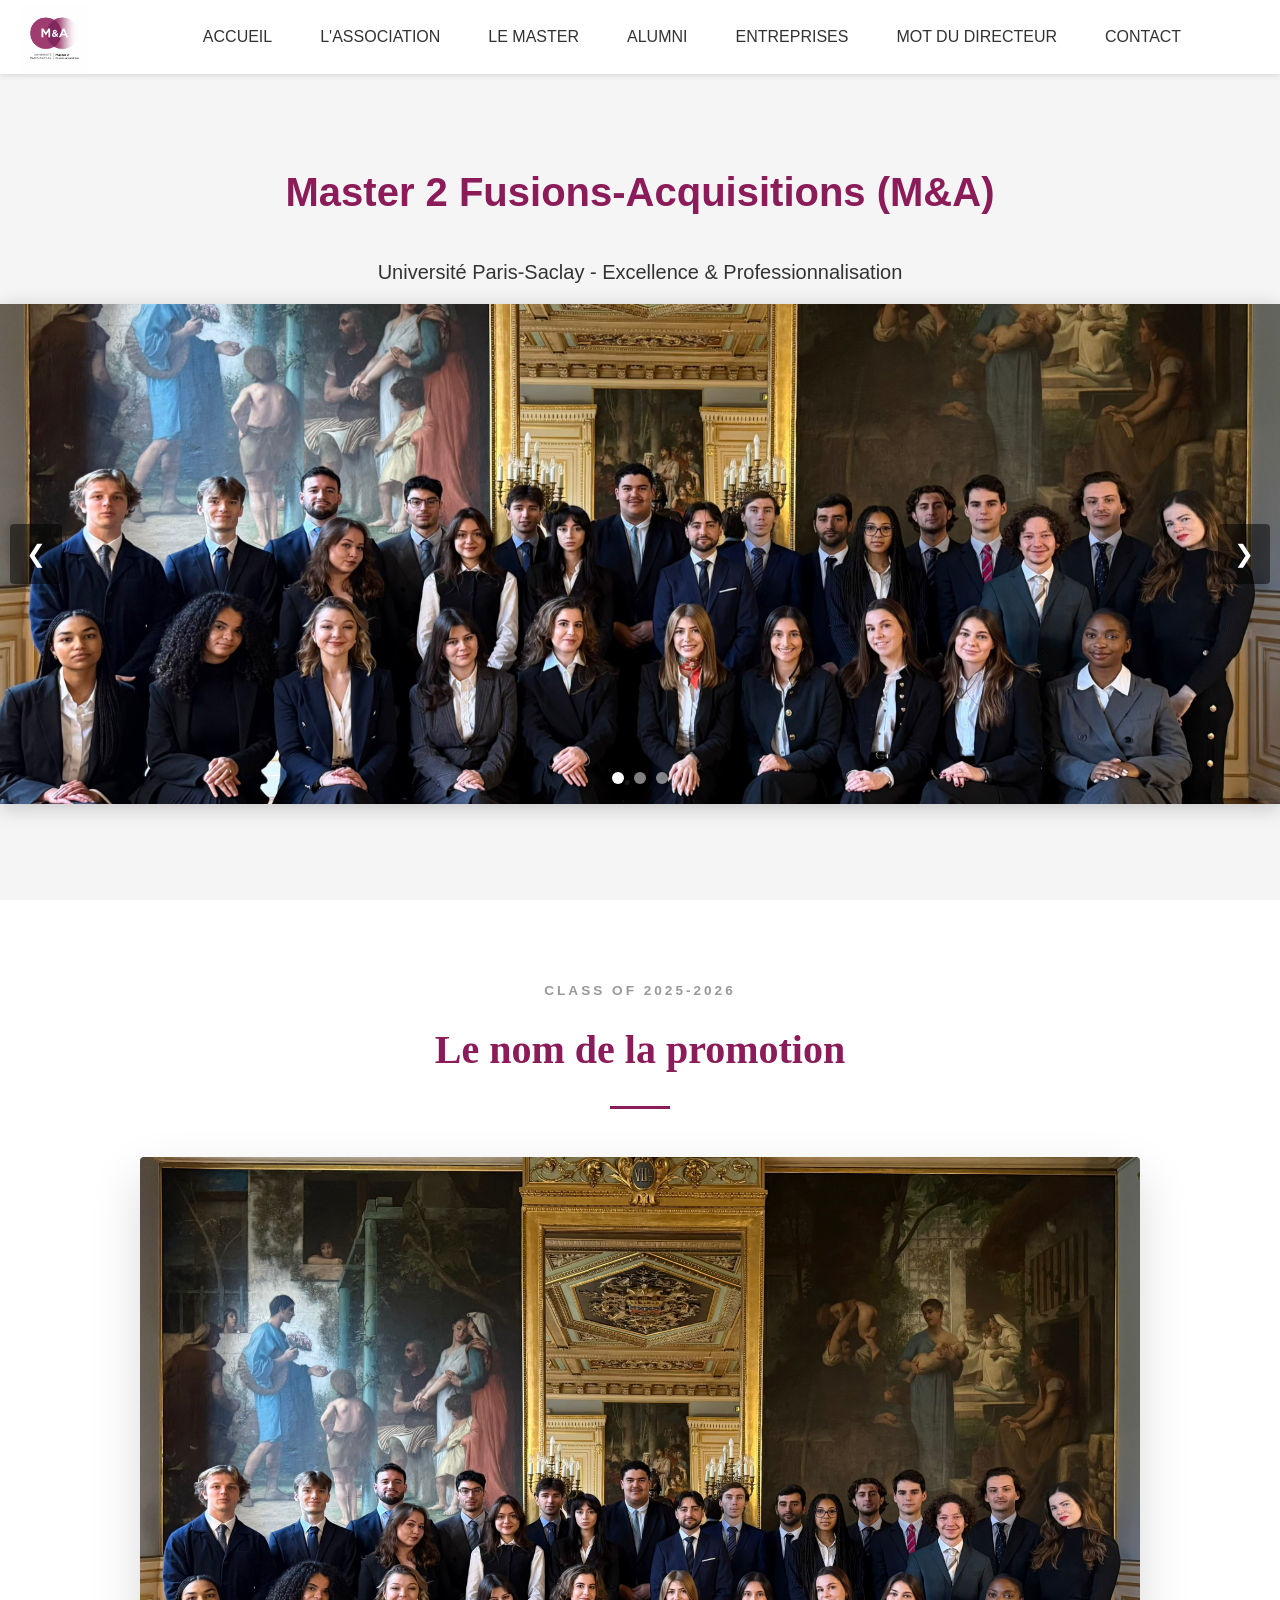
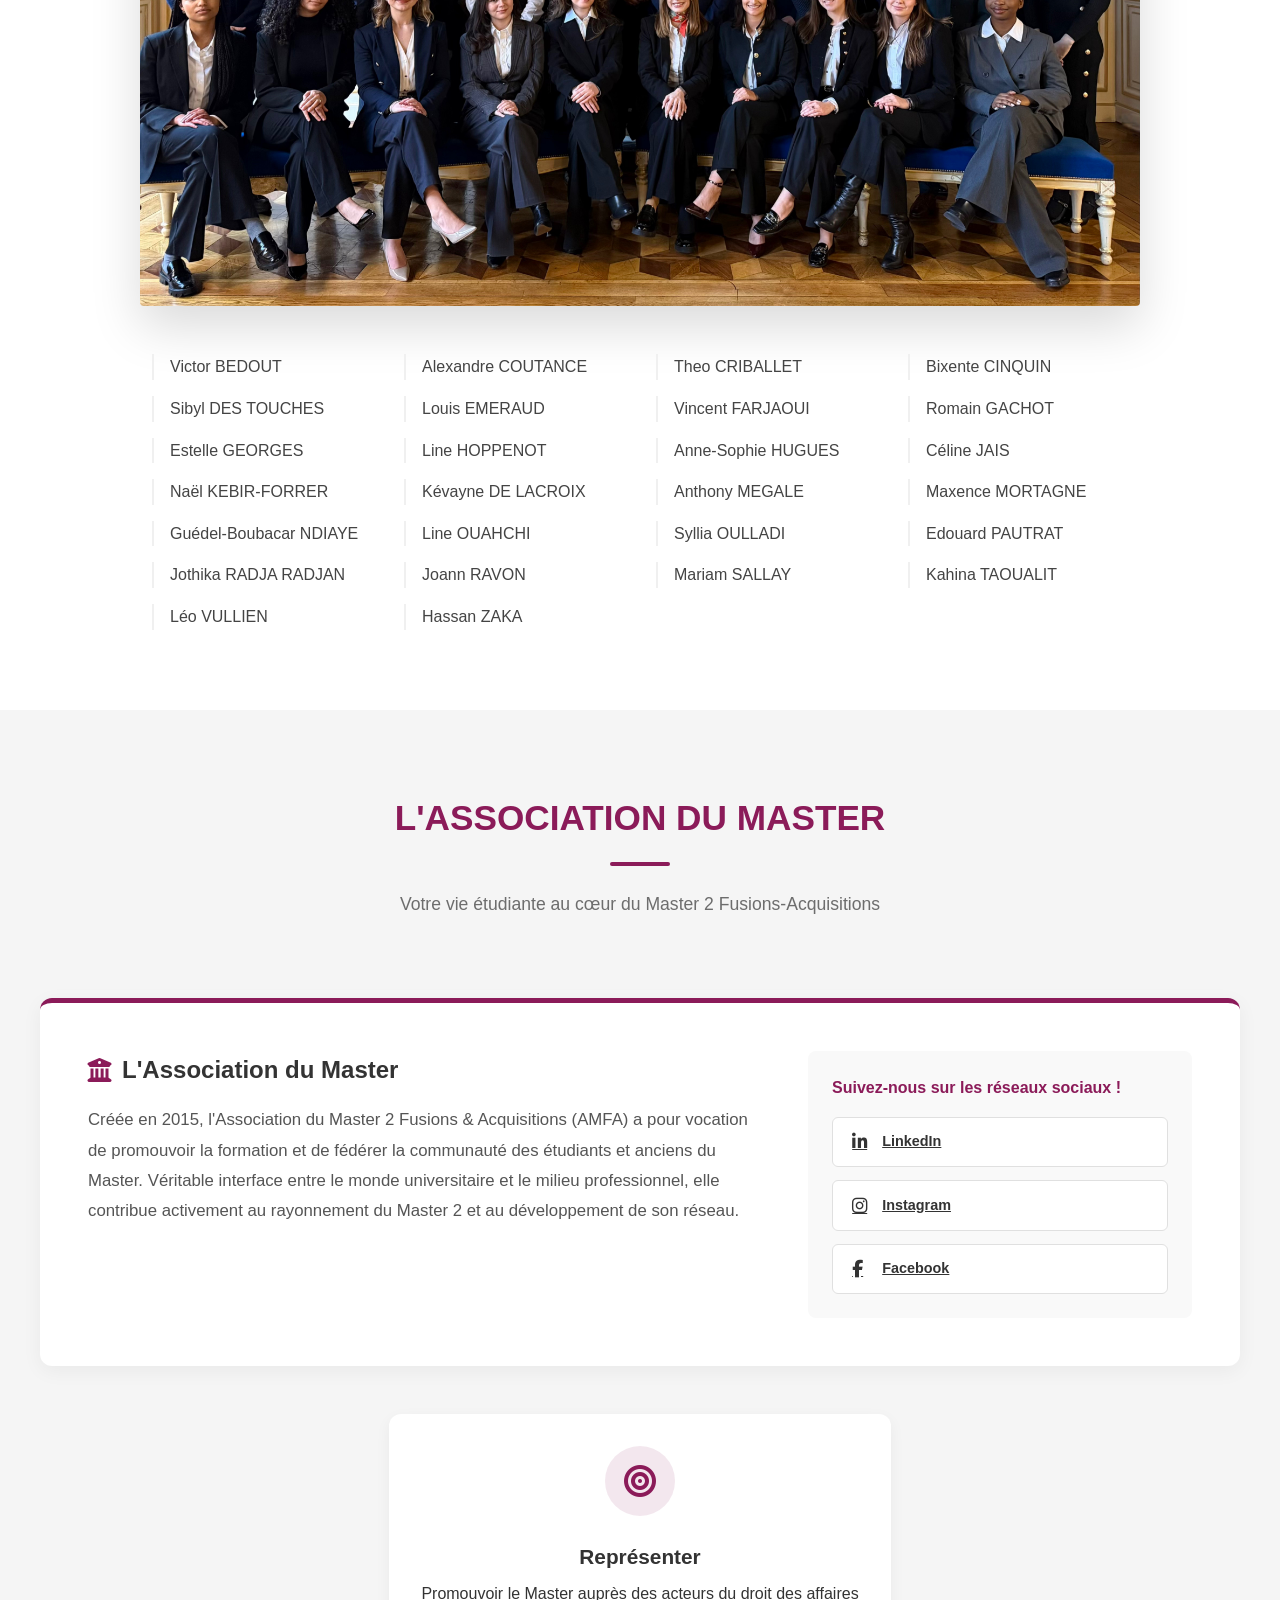
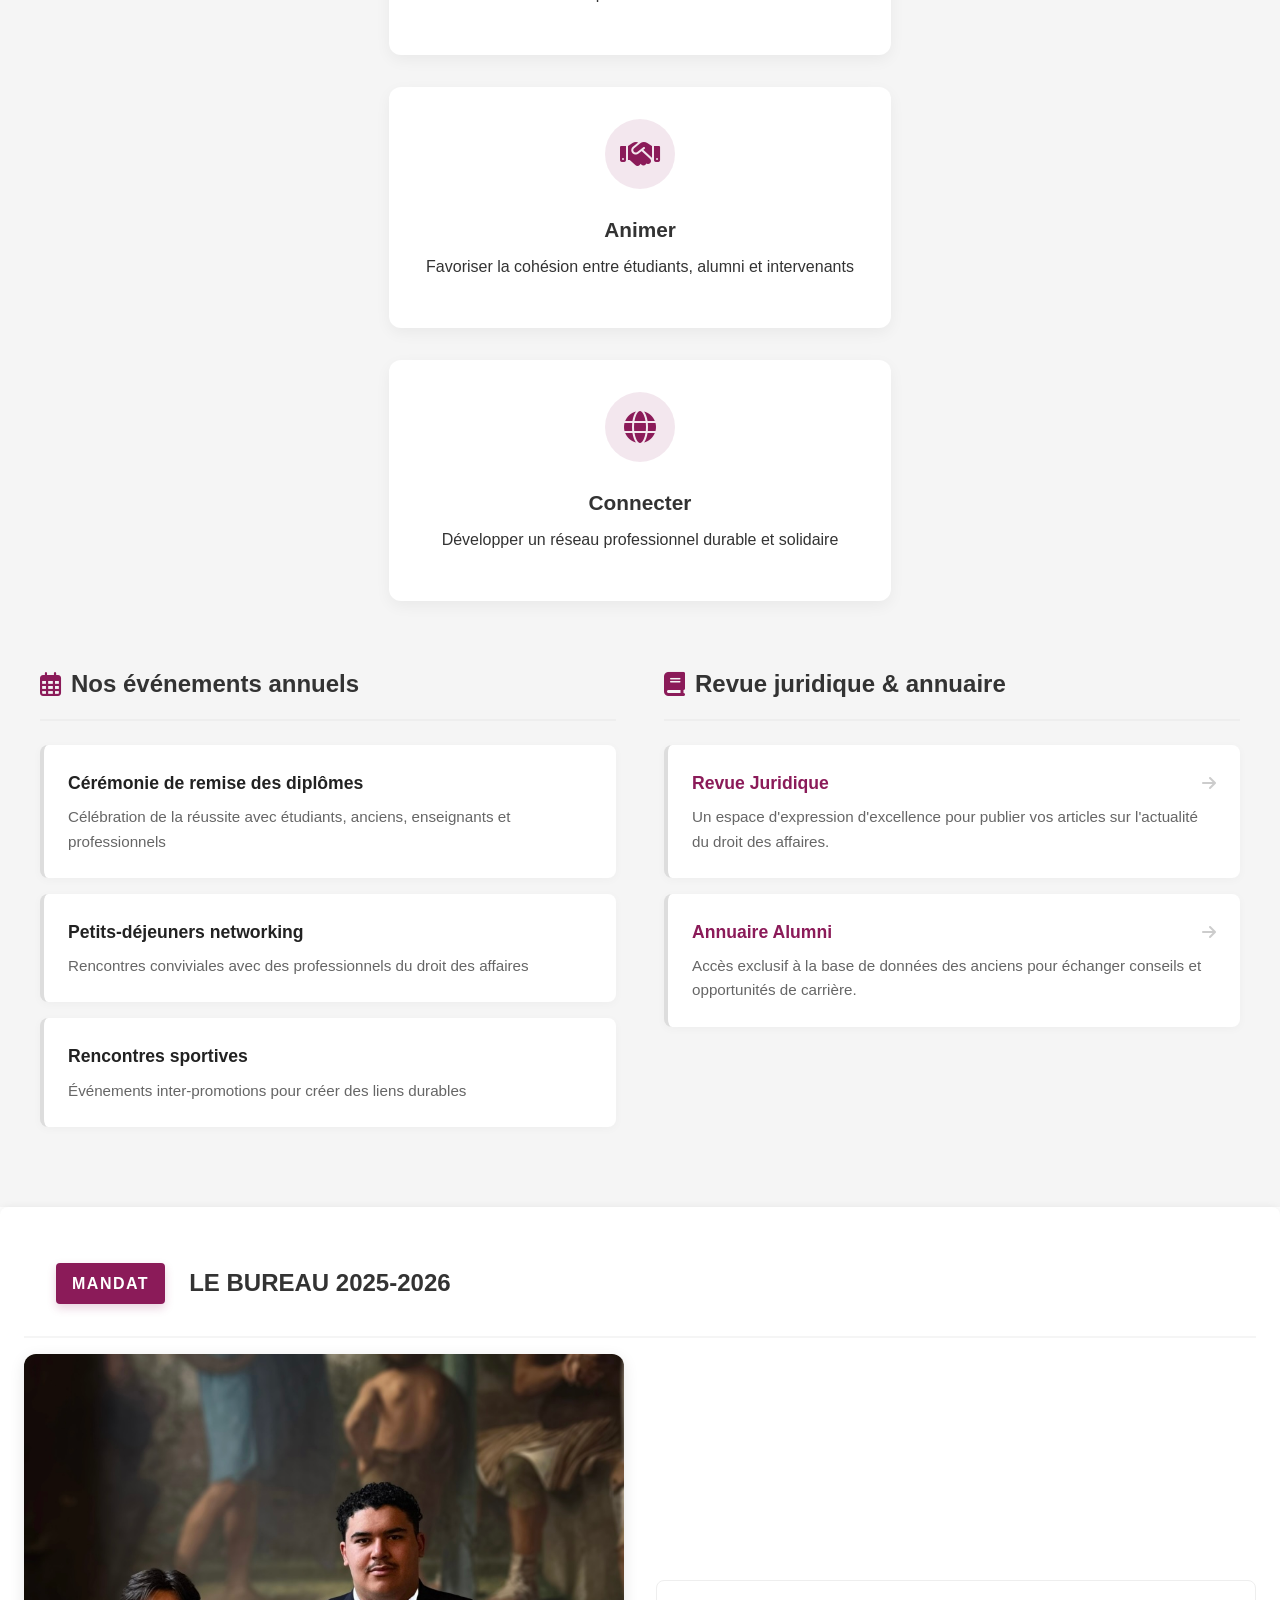
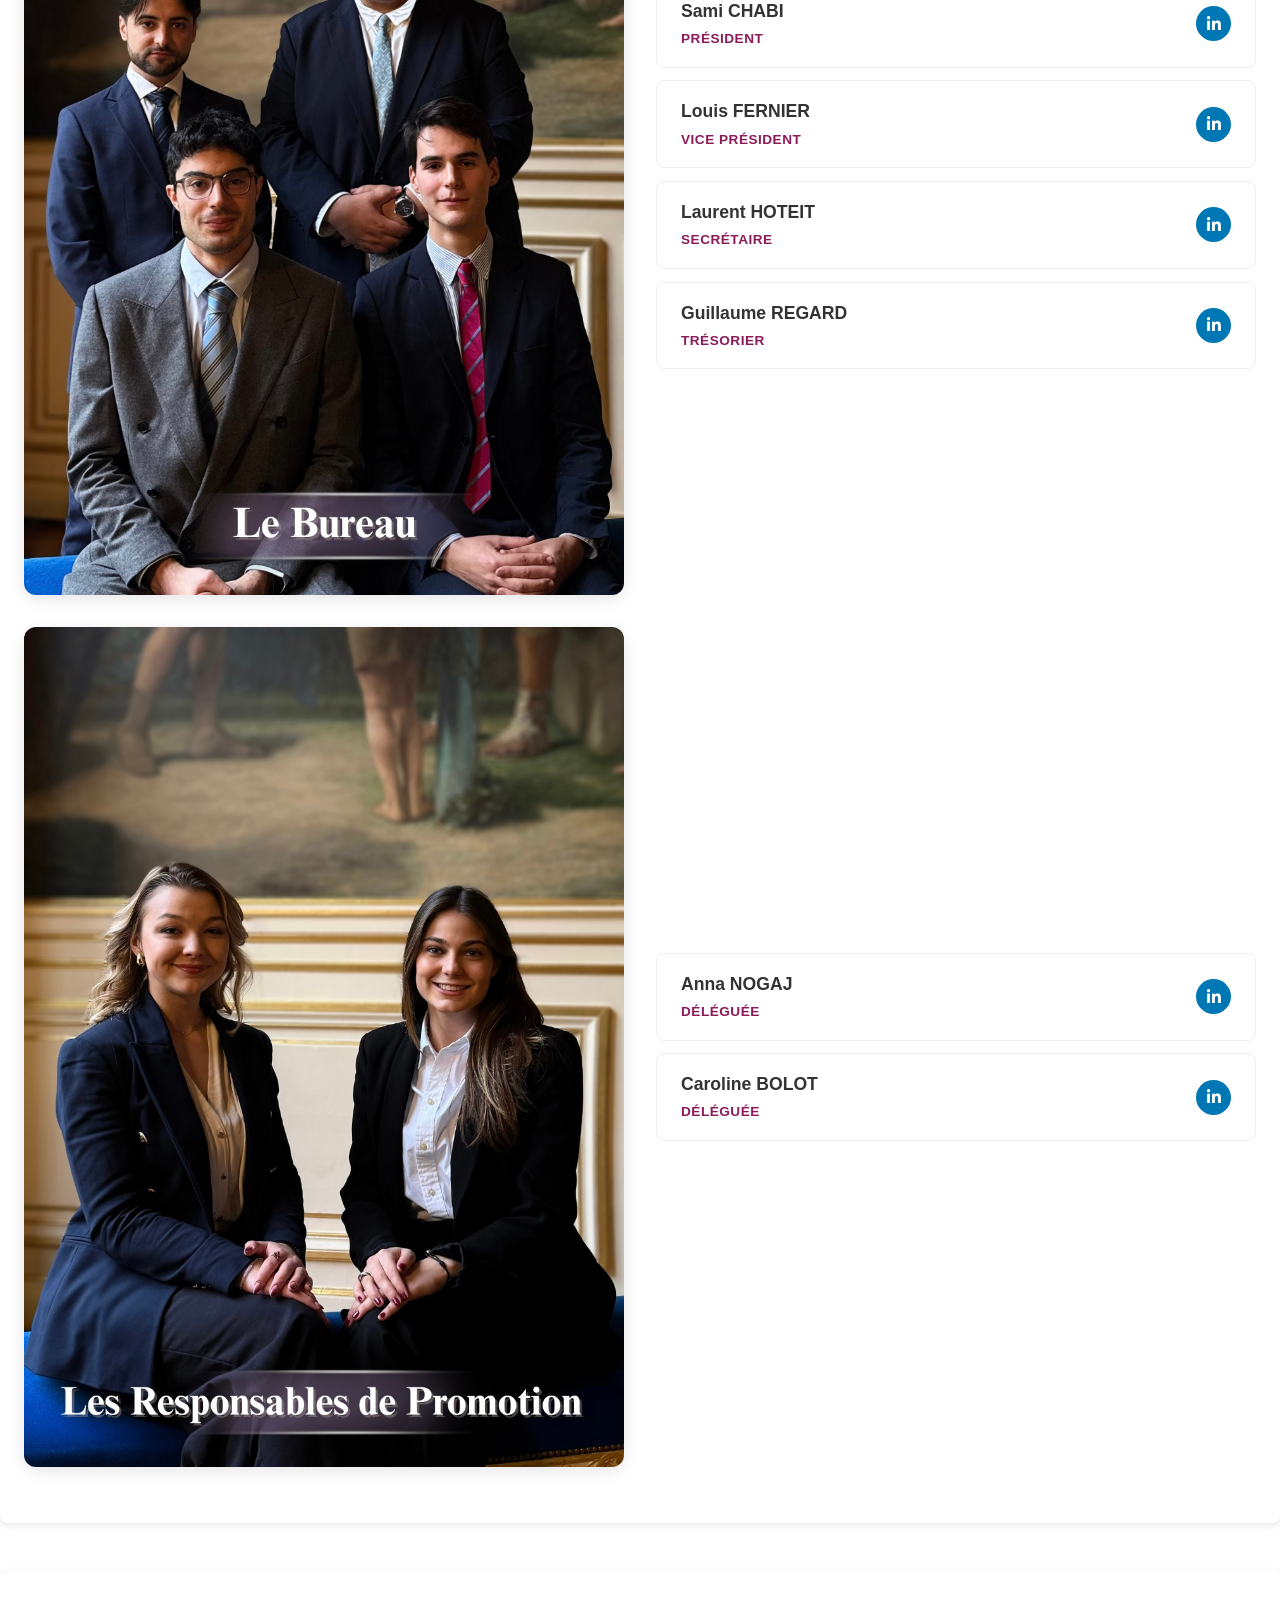
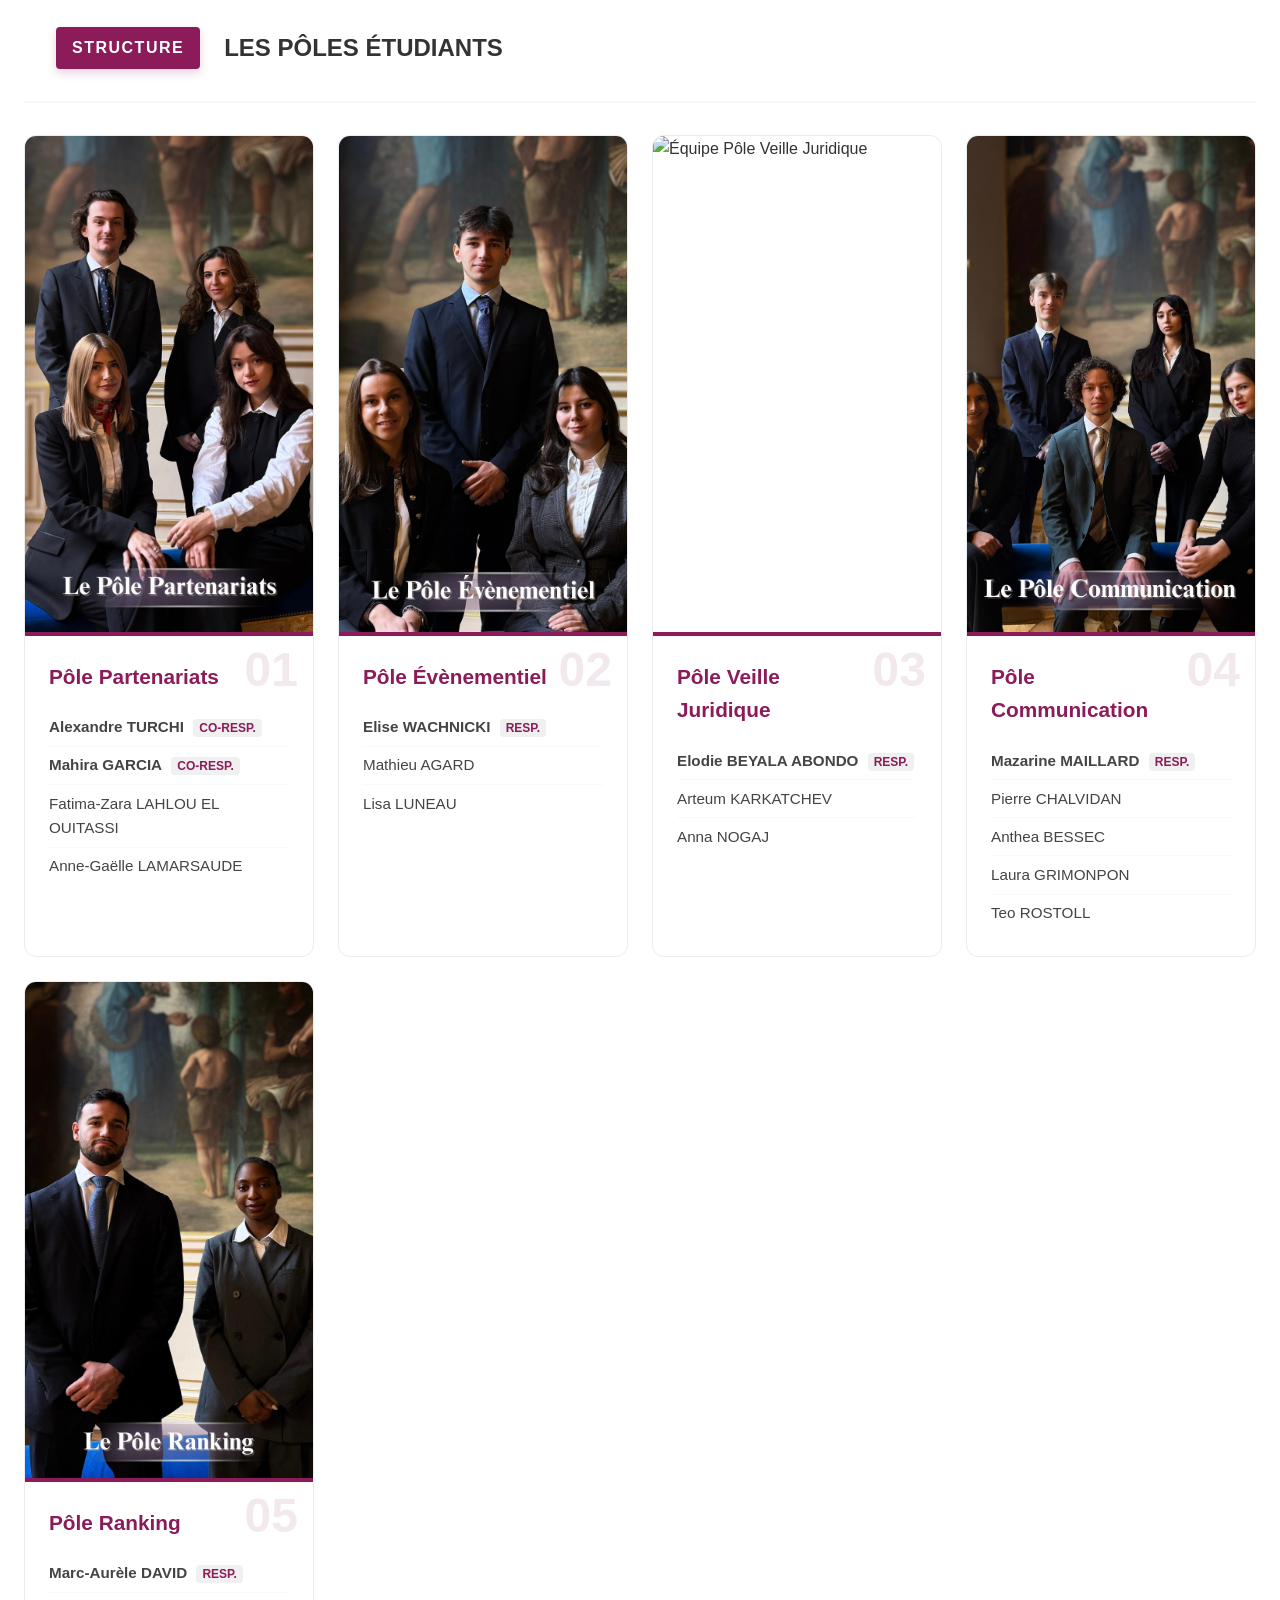
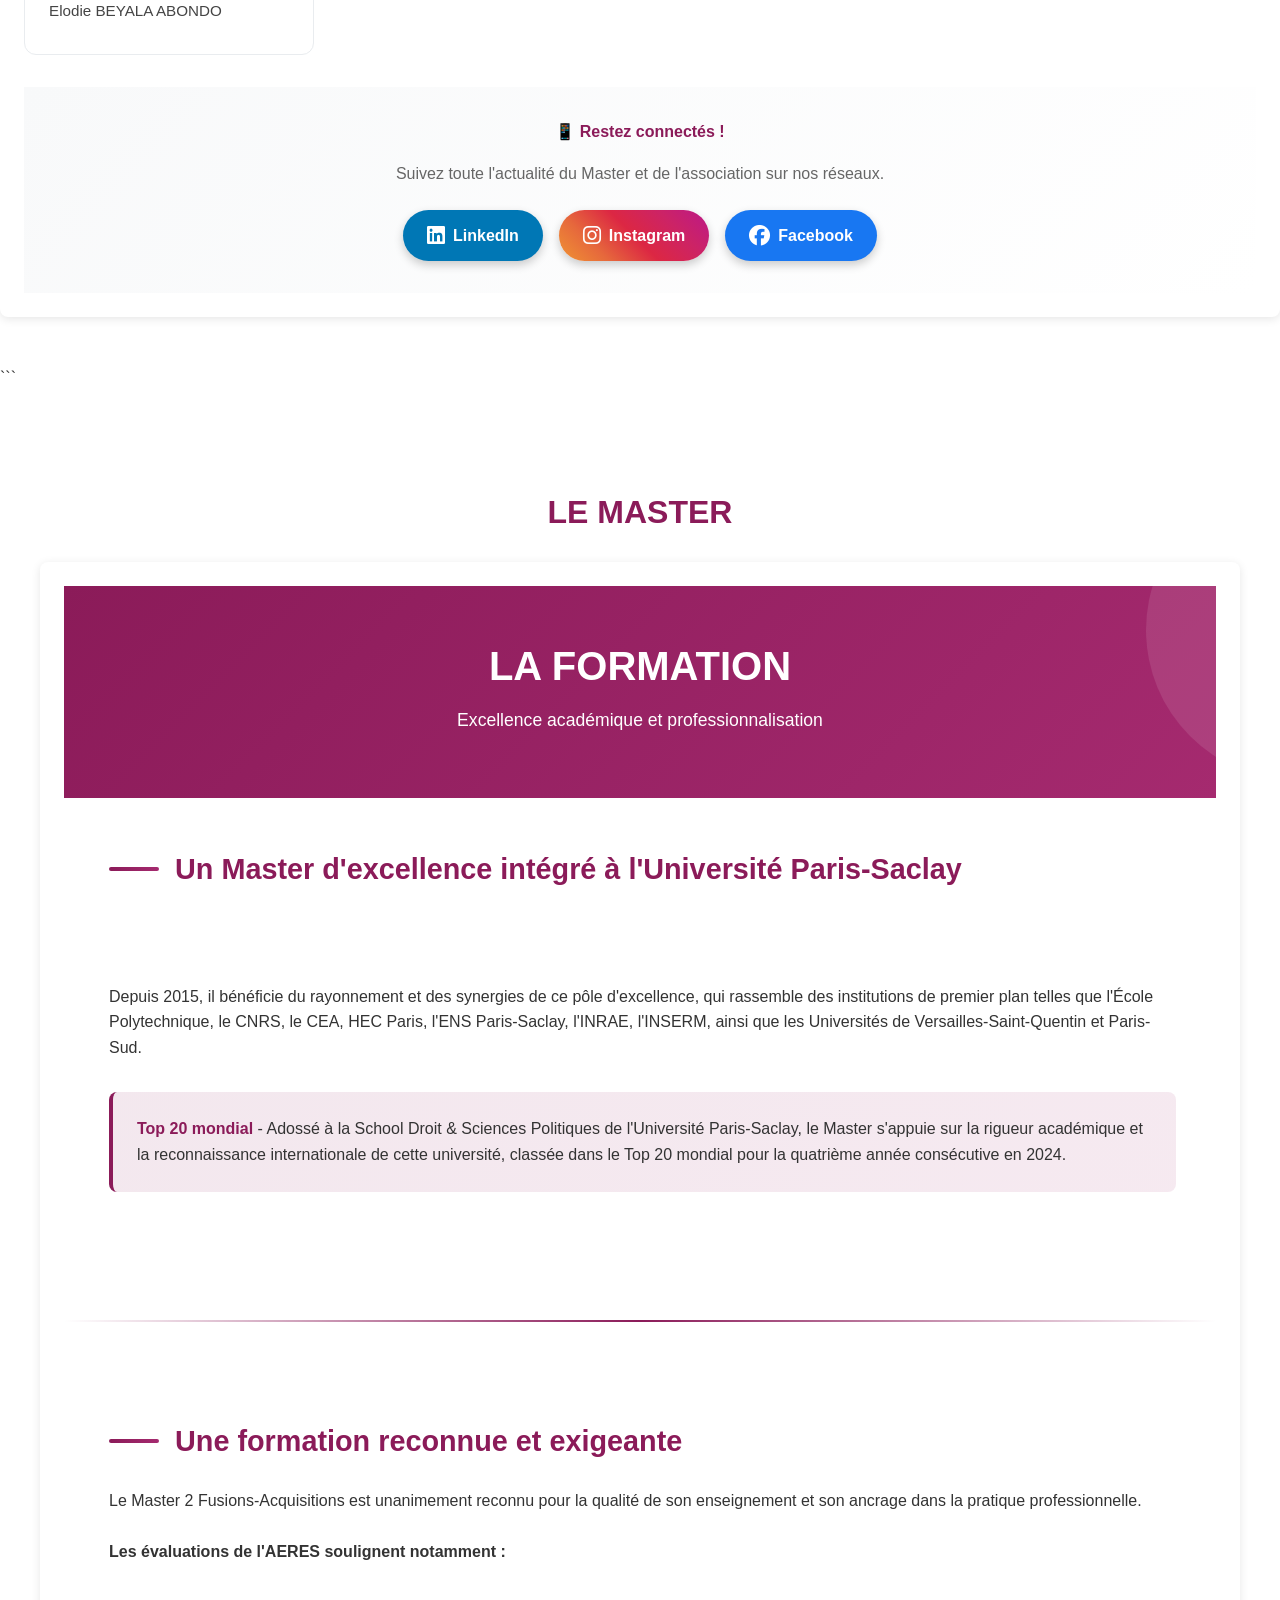
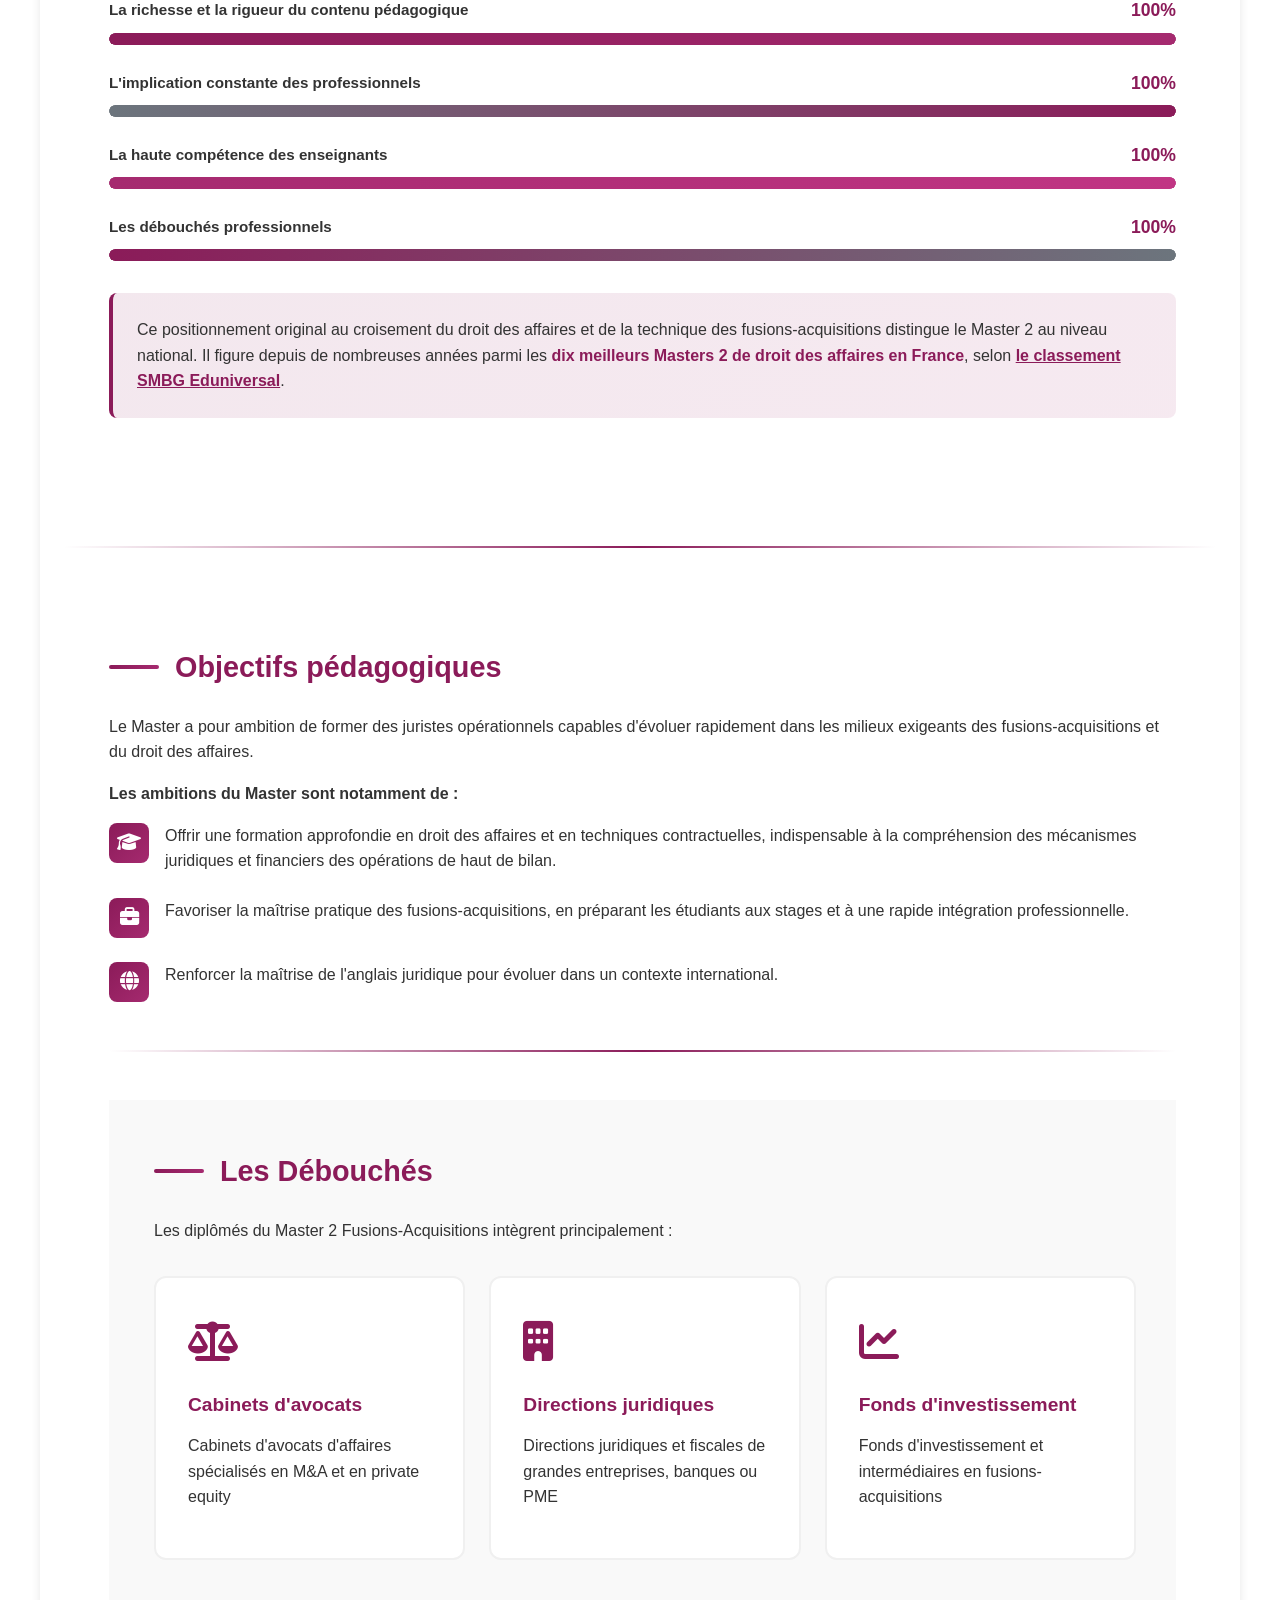
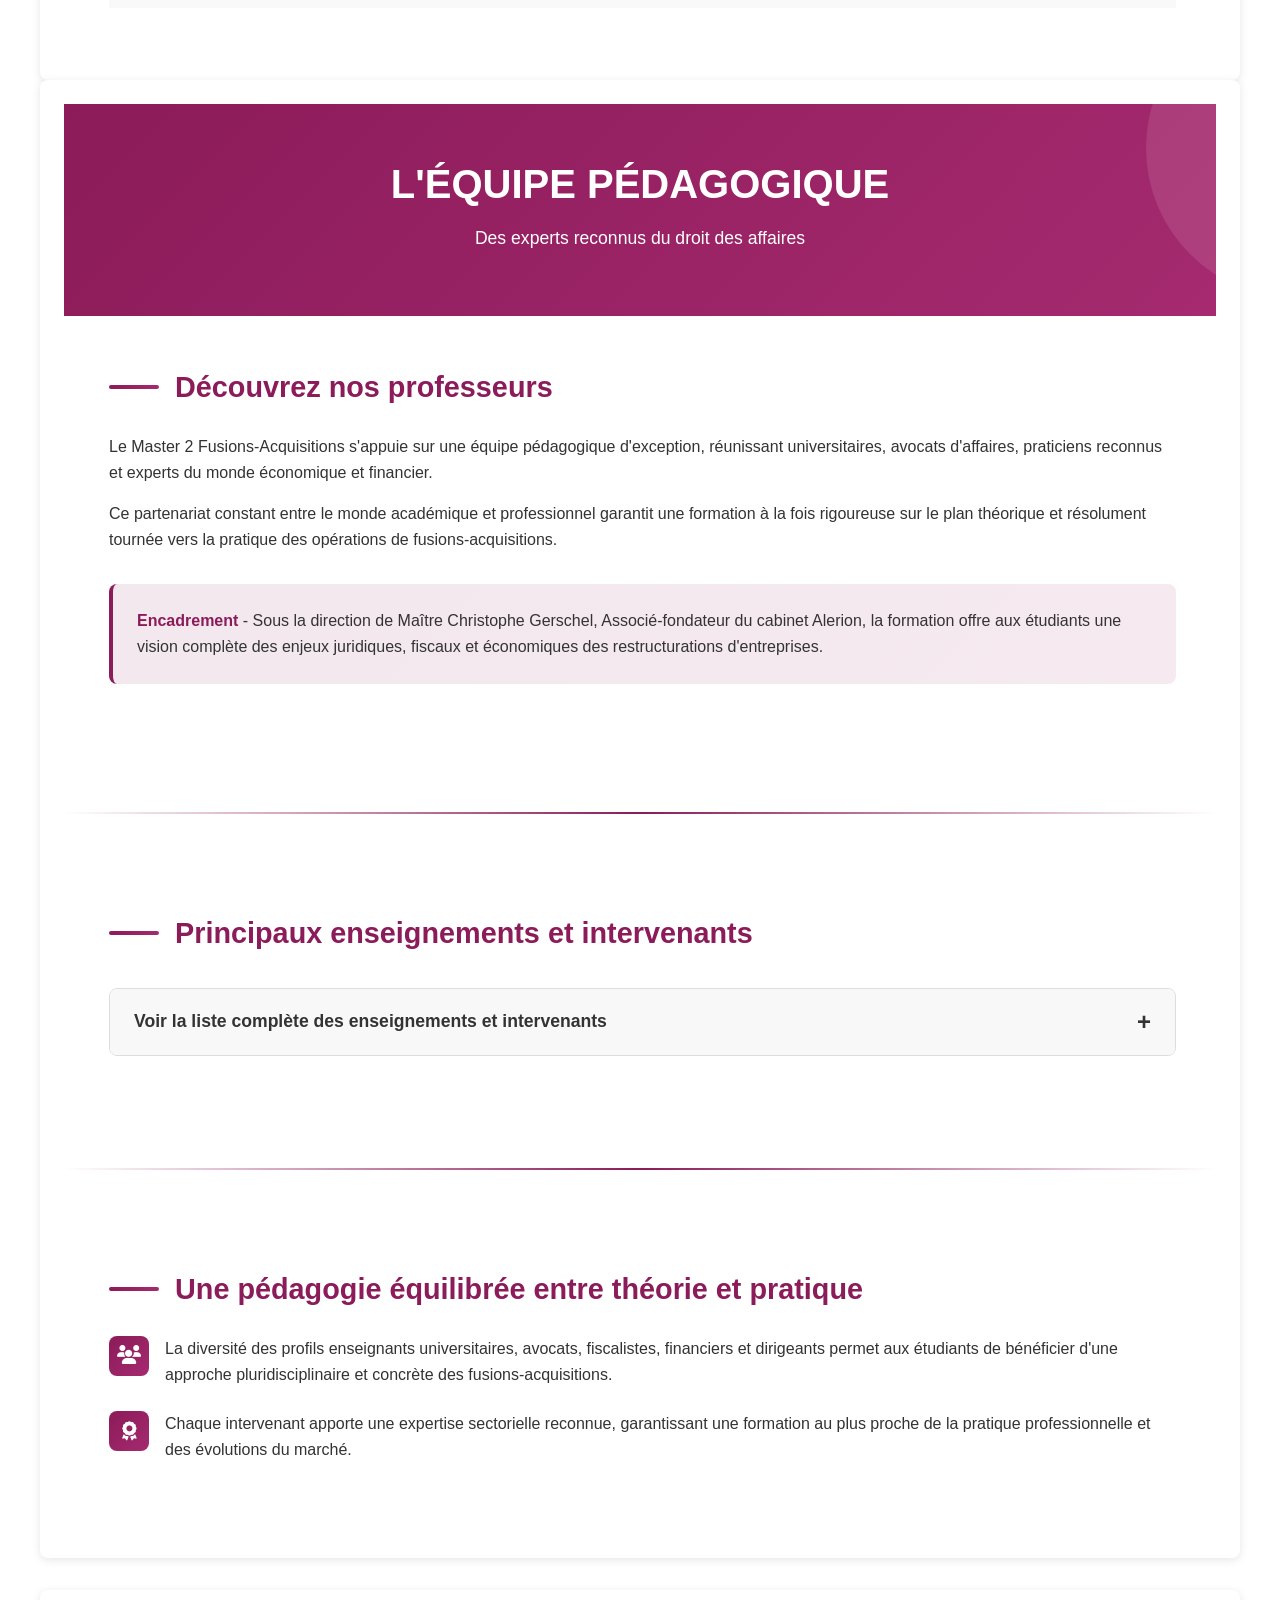
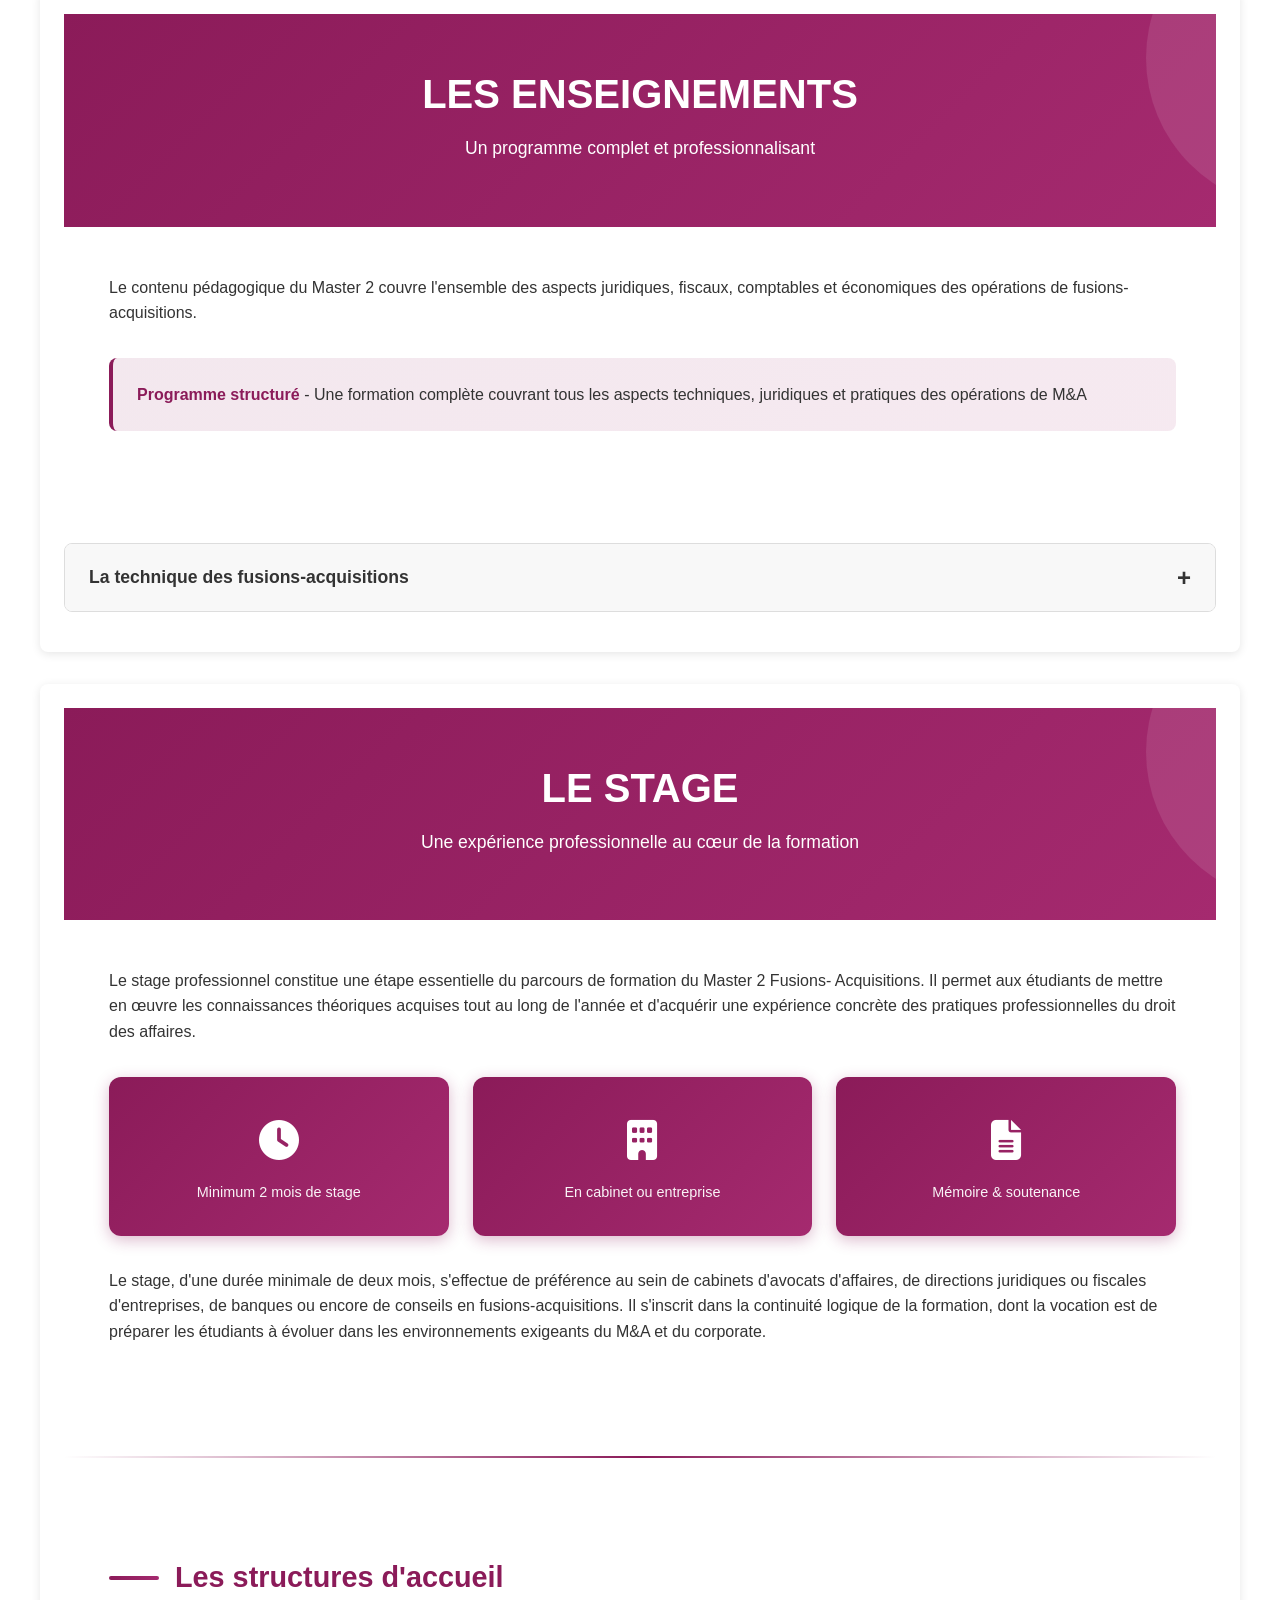
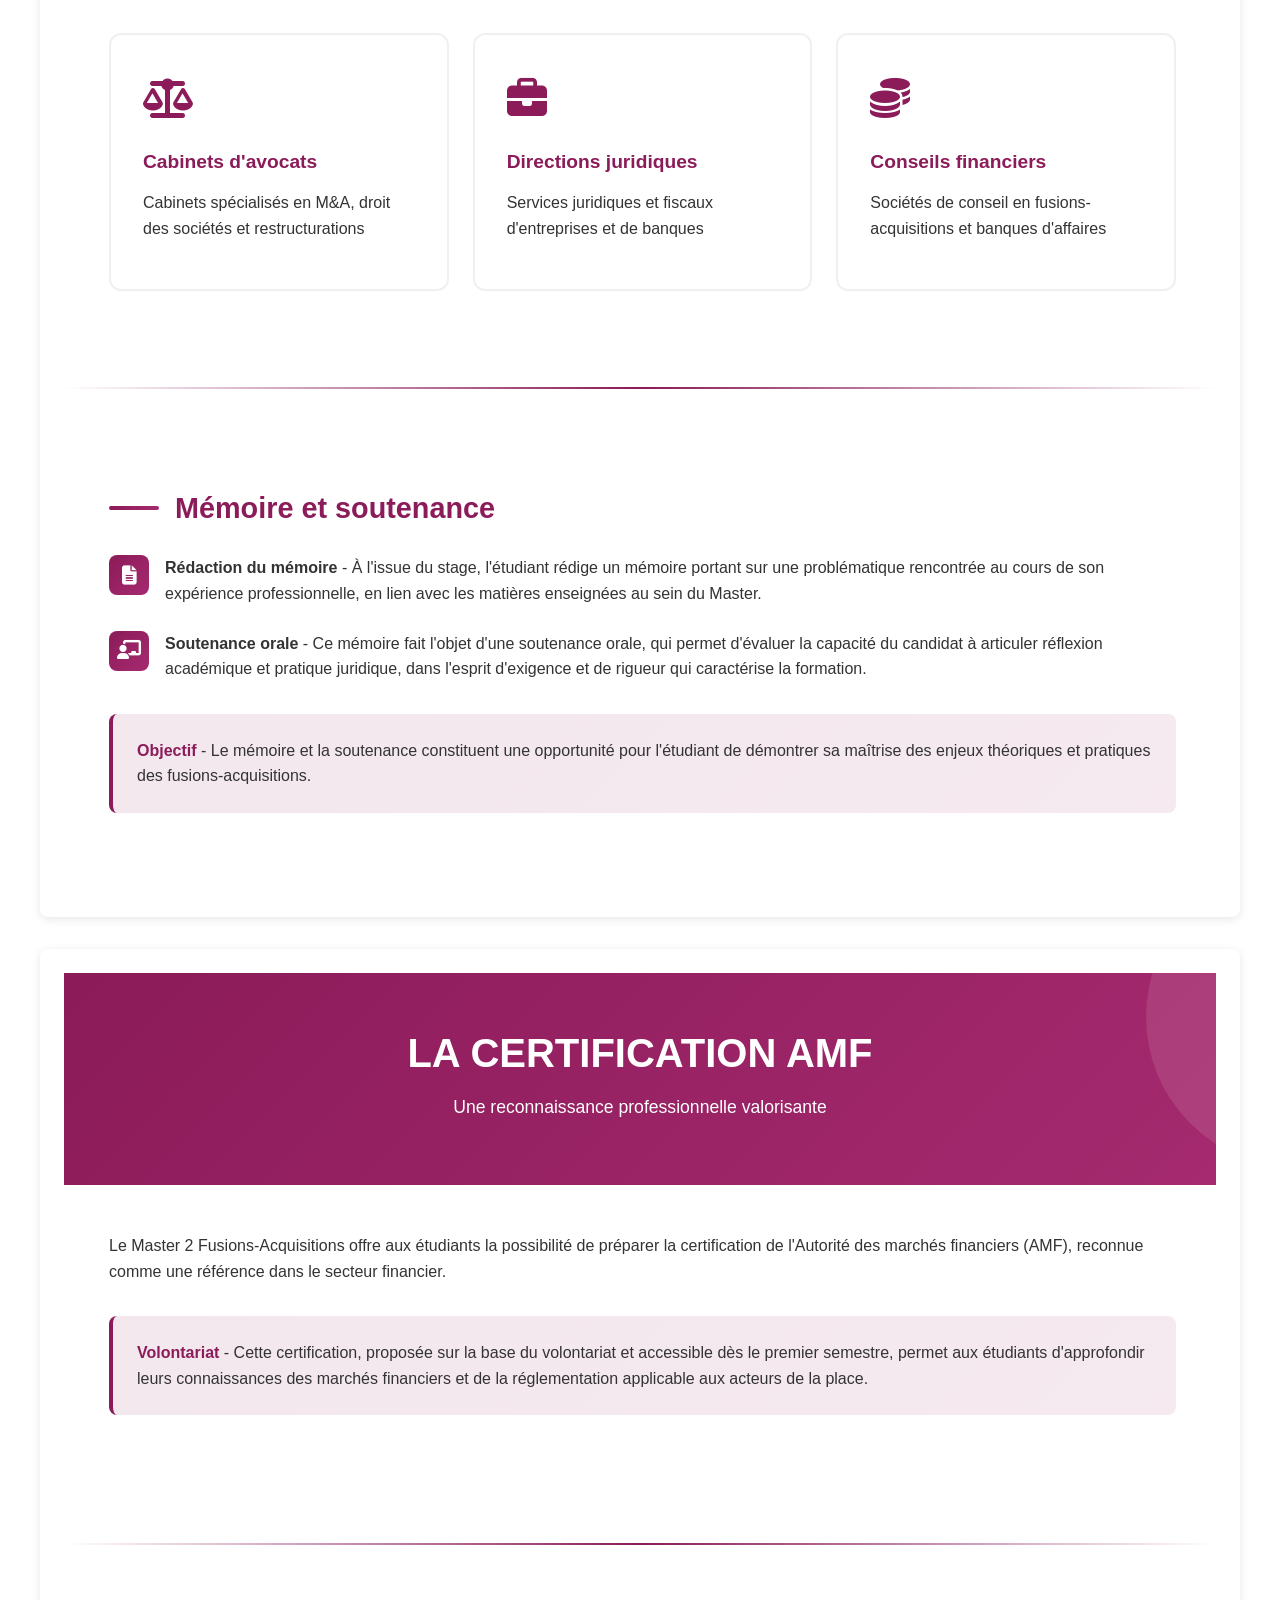
==== commit 7ece5bf0: "MAJ 15/12/2025" ====
--- a/index.html
+++ b/index.html
@@ -85,7 +85,7 @@
         <div class="carousel">
             <div class="carousel-container">
                 <div class="carousel-slide active">
-                    <img src="images/pexels-evelin-magnus-2156241912-34155611.jpg" alt="Image 1">
+                    <img src="images/photoPromo2025-2026.JPEG" alt="Image 1">
                 </div>
                 <div class="carousel-slide">
                     <img src="images/pexels-manon-ridet-2157179082-34605870.jpg" alt="Image 2">
@@ -155,126 +155,97 @@
     </div>
 </section>
 
-    <!-- Association -->
-            <section id="association">
-                <div class="container">
-                    <div class="association-hero">
-                        <h2>L'ASSOCIATION DU MASTER</h2>
-                        <p class="hero-subtitle">Votre vie étudiante au cœur du Master 2 Fusions-Acquisitions</p>
-                    </div>
-                    
-                    <!-- Présentation Association -->
-                    <div id="presentation-asso" class="subsection">
-                        <div class="card asso-card">
-                            <div class="asso-card-header clean-header">
-                                <div class="amfa-badge">AMFA</div>
-                                <h3>L'Association du Master</h3>
-                            </div>
-                            
-                            <div class="social-banner">
-                                <p>Suivez-nous sur les réseaux sociaux !</p>
-                                <div class="social-links-asso">
-                                    <a href="#" target="_blank" class="social-btn linkedin">
-                                        <i class="fab fa-linkedin"></i>
-                                        <span>LinkedIn</span>
-                                    </a>
-                                    <a href="#" target="_blank" class="social-btn instagram">
-                                        <i class="fab fa-instagram"></i>
-                                        <span>Instagram</span>
-                                    </a>
-                                    <a href="#" target="_blank" class="social-btn facebook">
-                                        <i class="fab fa-facebook"></i>
-                                        <span>Facebook</span>
-                                    </a>
-                                </div>
-                            </div>
-
-                            <div class="asso-content">
-                                <div class="asso-intro">
-                                    <p class="lead-text">
-                                        Créée en 2015, l'Association du Master 2 Fusions & Acquisitions (AMFA) a pour vocation de promouvoir
-                                        la formation et de fédérer la communauté des étudiants et anciens du Master. Véritable interface entre
-                                        le monde universitaire et le milieu professionnel, elle contribue activement au rayonnement du Master 2
-                                        et au développement de son réseau.
-                                    </p>
-                                </div>
-
-                                <div class="mission-grid">
-                                    <div class="mission-card typo-style">
-                                        <div class="mission-initial">R</div>
-                                        <div class="mission-text-content">
-                                            <h4>Représenter</h4>
-                                            <p>Promouvoir le Master auprès des acteurs du droit des affaires</p>
-                                        </div>
-                                    </div>
-
-                                    <div class="mission-card typo-style">
-                                        <div class="mission-initial">A</div>
-                                        <div class="mission-text-content">
-                                            <h4>Animer</h4>
-                                            <p>Favoriser la cohésion entre étudiants, alumni et intervenants</p>
-                                        </div>
-                                    </div>
-
-                                    <div class="mission-card typo-style">
-                                        <div class="mission-initial">C</div>
-                                        <div class="mission-text-content">
-                                            <h4>Connecter</h4>
-                                            <p>Développer un réseau professionnel durable et solidaire</p>
-                                        </div>
-                                    </div>
-                                </div>
-
-                                <div class="asso-section">
-                                    <div class="section-header-simple">
-                                        <span class="year-tag">2025-2026</span>
-                                        <h4>Nos événements annuels</h4>
-                                    </div>
-                                    <div class="events-list">
-                                        <div class="event-item">
-
-                                            <div class="event-info">
-                                                <strong>Cérémonie de remise des diplômes</strong>
-                                                <p>Célébration de la réussite avec étudiants, anciens, enseignants et professionnels</p>
-                                            </div>
-                                        </div>
-                                        <div class="event-item">
-                                            <div class="event-info">
-                                                <strong>Petits-déjeuners networking</strong>
-                                                <p>Rencontres conviviales avec des professionnels du droit des affaires</p>
-                                            </div>
-                                        </div>
-                                        <div class="event-item">
-                                            <div class="event-info">
-                                                <strong>Rencontres sportives</strong>
-                                                <p>Événements inter-promotions pour créer des liens durables</p>
-                                            </div>
-                                        </div>
-                                    </div>
-                                </div>
-
-                                <div class="asso-section">
-                                    <div class="section-header-simple">
-                                        <span class="year-tag">RESSOURCES</span>
-                                        <h4>Revue juridique & annuaire</h4>
-                                    </div>
-
-                                    <div class="features-grid">
-                                        <div class="feature-box minimal-box">
-                                            <div class="box-label">ÉDITION</div>
-                                            <h5>Revue Juridique</h5>
-                                            <p>Un espace d'expression d'excellence pour publier vos articles sur l'actualité du droit des affaires.</p>
-                                        </div>
-
-                                        <div class="feature-box minimal-box">
-                                            <div class="box-label">NETWORKING</div>
-                                            <h5>Annuaire Alumni</h5>
-                                            <p>Accès exclusif à la base de données des anciens pour échanger conseils et opportunités de carrière.</p>
-                                        </div>
-                                    </div>
-                                </div>
-                            </div>
-                        </div>
+    <section id="association" class="section-gray">
+    <div class="container">
+        
+        <div class="association-header-modern">
+            <h2>L'ASSOCIATION DU MASTER</h2>
+            <div class="header-line"></div>
+            <p class="hero-subtitle">Votre vie étudiante au cœur du Master 2 Fusions-Acquisitions</p>
+        </div>
+
+        <div class="asso-main-card">
+            <div class="asso-intro-text">
+                <h3><i class="fas fa-university"></i> L'Association du Master</h3>
+                <p>
+                    Créée en 2015, l'Association du Master 2 Fusions & Acquisitions (AMFA) a pour vocation de promouvoir
+                    la formation et de fédérer la communauté des étudiants et anciens du Master. Véritable interface entre
+                    le monde universitaire et le milieu professionnel, elle contribue activement au rayonnement du Master 2
+                    et au développement de son réseau.
+                </p>
+            </div>
+            <div class="asso-social-side">
+                <p>Suivez-nous sur les réseaux sociaux !</p>
+                <div class="social-buttons">
+                    <a href="#" target="_blank" class="btn-social linkedin"><i class="fab fa-linkedin-in"></i> LinkedIn</a>
+                    <a href="#" target="_blank" class="btn-social instagram"><i class="fab fa-instagram"></i> Instagram</a>
+                    <a href="#" target="_blank" class="btn-social facebook"><i class="fab fa-facebook-f"></i> Facebook</a>
+                </div>
+            </div>
+        </div>
+
+        <div class="missions-container">
+            <div class="mission-box">
+                <div class="icon-circle"><i class="fas fa-bullseye"></i></div>
+                <h4>Représenter</h4>
+                <p>Promouvoir le Master auprès des acteurs du droit des affaires</p>
+            </div>
+            <div class="mission-box">
+                <div class="icon-circle"><i class="fas fa-handshake"></i></div>
+                <h4>Animer</h4>
+                <p>Favoriser la cohésion entre étudiants, alumni et intervenants</p>
+            </div>
+            <div class="mission-box">
+                <div class="icon-circle"><i class="fas fa-globe"></i></div>
+                <h4>Connecter</h4>
+                <p>Développer un réseau professionnel durable et solidaire</p>
+            </div>
+        </div>
+
+        <div class="asso-split-content">
+            
+            <div class="content-col">
+                <h3 class="col-title"><i class="far fa-calendar-alt"></i> Nos événements annuels</h3>
+                <div class="event-cards-list">
+                    <div class="info-card">
+                        <h5>Cérémonie de remise des diplômes</h5>
+                        <p>Célébration de la réussite avec étudiants, anciens, enseignants et professionnels</p>
+                    </div>
+                    <div class="info-card">
+                        <h5>Petits-déjeuners networking</h5>
+                        <p>Rencontres conviviales avec des professionnels du droit des affaires</p>
+                    </div>
+                    <div class="info-card">
+                        <h5>Rencontres sportives</h5>
+                        <p>Événements inter-promotions pour créer des liens durables</p>
+                    </div>
+                </div>
+            </div>
+
+            <div class="content-col">
+                <h3 class="col-title"><i class="fas fa-book"></i> Revue juridique & annuaire</h3>
+                <div class="resource-cards-list">
+                    <div class="info-card highlight">
+                        <div class="card-top">
+                            <h5>Revue Juridique</h5>
+                            <i class="fas fa-arrow-right"></i>
+                        </div>
+                        <p>Un espace d'expression d'excellence pour publier vos articles sur l'actualité du droit des affaires.</p>
+                    </div>
+                    <div class="info-card highlight">
+                        <div class="card-top">
+                            <h5>Annuaire Alumni</h5>
+                            <i class="fas fa-arrow-right"></i>
+                        </div>
+                        <p>Accès exclusif à la base de données des anciens pour échanger conseils et opportunités de carrière.</p>
+                    </div>
+                </div>
+            </div>
+
+        </div>
+
+    </div>
+</section>
                     
                         <!-- le bureau -->
                    <div id="bureau" class="subsection">
--- a/style.css
+++ b/style.css
@@ -1389,8 +1389,7 @@
 
 .cta-box {
     background: linear-gradient(135deg, #f8f9fa 0%, #fff 100%);
-    border: 2px solid #8b1b59;
-    border-radius: 20px;
+   
     padding: 2rem;
     text-align: center;
 }
@@ -2561,4 +2560,243 @@
     .luxe-header h2 {
         font-size: 1.8rem;
     }
+}
+
+
+
+/* ===================================
+   DESIGN ASSOCIATION "VIVANT & PRO"
+   =================================== */
+
+/* Fond gris léger pour faire ressortir les cartes blanches */
+.section-gray {
+    background-color: #f4f6f8;
+    padding: 5rem 1rem;
+}
+
+/* En-tête */
+.association-header-modern {
+    text-align: center;
+    margin-bottom: 4rem;
+}
+.association-header-modern h2 {
+    color: #8b1b59;
+    font-size: 2.2rem;
+    margin-bottom: 1rem;
+    font-weight: 800;
+}
+.header-line {
+    width: 60px;
+    height: 4px;
+    background: #8b1b59;
+    margin: 0 auto 1.5rem;
+    border-radius: 2px;
+}
+.association-header-modern .hero-subtitle {
+    font-size: 1.1rem;
+    color: #666;
+}
+
+/* Bloc Intro Principal */
+.asso-main-card {
+    background: white;
+    border-radius: 12px;
+    box-shadow: 0 5px 20px rgba(0,0,0,0.05);
+    padding: 3rem;
+    margin-bottom: 3rem;
+    display: flex;
+    flex-wrap: wrap; /* Responsive */
+    gap: 3rem;
+    border-top: 5px solid #8b1b59; /* Touche de couleur */
+}
+
+.asso-intro-text { flex: 2; min-width: 300px; }
+.asso-intro-text h3 { color: #333; margin-bottom: 1rem; display: flex; align-items: center; gap: 10px; }
+.asso-intro-text h3 i { color: #8b1b59; }
+.asso-intro-text p { color: #555; line-height: 1.8; font-size: 1.05rem; }
+
+.asso-social-side {
+    flex: 1;
+    min-width: 250px;
+    background: #f9f9f9;
+    padding: 1.5rem;
+    border-radius: 8px;
+    display: flex;
+    flex-direction: column;
+    justify-content: center;
+}
+.asso-social-side p { font-weight: 700; color: #8b1b59; margin-bottom: 1rem; }
+
+.social-buttons { display: flex; flex-direction: column; gap: 0.8rem; }
+.btn-social {
+    display: flex; align-items: center; gap: 10px;
+    padding: 0.8rem 1.2rem;
+    background: white;
+    border: 1px solid #e0e0e0;
+    border-radius: 6px;
+    color: #333;
+    font-weight: 600;
+    font-size: 0.9rem;
+    transition: all 0.3s;
+}
+.btn-social:hover { transform: translateX(5px); border-color: #8b1b59; color: #8b1b59; }
+.btn-social i { font-size: 1.1rem; width: 20px; }
+
+/* Missions (3 colonnes) */
+.missions-container {
+    display: grid;
+    grid-template-columns: repeat(auto-fit, minmax(280px, 1fr));
+    gap: 2rem;
+    margin-bottom: 4rem;
+}
+.mission-box {
+    background: white;
+    padding: 2rem;
+    border-radius: 12px;
+    text-align: center;
+    box-shadow: 0 5px 15px rgba(0,0,0,0.05);
+    transition: transform 0.3s;
+}
+.mission-box:hover { transform: translateY(-10px); }
+.icon-circle {
+    width: 70px; height: 70px;
+    background: rgba(139, 27, 89, 0.1); /* Bordeaux transparent */
+    color: #8b1b59;
+    border-radius: 50%;
+    display: flex; align-items: center; justify-content: center;
+    font-size: 2rem;
+    margin: 0 auto 1.5rem;
+}
+.mission-box h4 { color: #333; margin-bottom: 0.5rem; font-size: 1.3rem; }
+
+/* Split Content (Events & Ressources) */
+.asso-split-content {
+    display: flex;
+    flex-wrap: wrap;
+    gap: 3rem;
+}
+.content-col { flex: 1; min-width: 300px; }
+.col-title {
+    font-size: 1.5rem; color: #333; margin-bottom: 1.5rem;
+    display: flex; align-items: center; gap: 10px;
+    border-bottom: 2px solid #eee; padding-bottom: 1rem;
+}
+.col-title i { color: #8b1b59; }
+
+/* Info Cards (Events & Ressources items) */
+.event-cards-list, .resource-cards-list { display: flex; flex-direction: column; gap: 1rem; }
+
+.info-card {
+    background: white;
+    padding: 1.5rem;
+    border-radius: 8px;
+    border-left: 4px solid #ddd;
+    box-shadow: 0 2px 10px rgba(0,0,0,0.03);
+    transition: all 0.3s;
+}
+.info-card:hover {
+    border-left-color: #8b1b59;
+    transform: translateX(5px);
+    box-shadow: 0 5px 15px rgba(0,0,0,0.08);
+}
+.info-card h5 { font-size: 1.1rem; color: #222; margin-bottom: 0.5rem; font-weight: 700; }
+.info-card p { font-size: 0.95rem; color: #666; margin: 0; }
+
+/* Style spécifique pour Ressources (avec flèche) */
+.info-card.highlight .card-top {
+    display: flex; justify-content: space-between; align-items: center; margin-bottom: 0.5rem;
+}
+.info-card.highlight h5 { margin: 0; color: #8b1b59; }
+.info-card.highlight i { color: #ccc; transition: 0.3s; }
+.info-card.highlight:hover i { color: #8b1b59; transform: translateX(5px); }
+
+/* Responsive adjustments */
+@media (max-width: 768px) {
+    .asso-main-card { padding: 1.5rem; flex-direction: column; }
+    .asso-split-content { flex-direction: column; }
+}
+
+
+
+/* ===================================
+   RESPONSIVE (MOBILE) - CORRIGÉ
+   =================================== */
+@media (max-width: 768px) {
+    /* --- NAVIGATION --- */
+    nav {
+        height: 70px; /* Barre un peu plus fine sur mobile */
+    }
+    nav .logo {
+        height: 40px; /* Logo adapté */
+    }
+    nav ul { 
+        display: none; 
+        flex-direction: column; 
+        position: absolute; 
+        top: 70px; /* Doit correspondre à la hauteur de nav */
+        left: 0; 
+        width: 100%; 
+        background: #fff; 
+        padding: 1rem; 
+        box-shadow: 0 5px 10px rgba(0,0,0,0.1); 
+        text-align: center;
+    }
+    nav ul.active { display: flex; }
+    nav ul { padding-left: 0; }
+    .menu-toggle { display: block; top: 1rem; }
+    
+    /* --- FIX 1 : ESPACE HAUT DE PAGE & CENTRAGE TITRE --- */
+    #accueil {
+        /* On réduit l'espace haut (avant c'était 7rem/112px) */
+        padding-top: 6rem; 
+        padding-bottom: 1rem;
+        /* On force le centrage */
+        text-align: center;
+        display: flex;
+        flex-direction: column;
+        align-items: center;
+    }
+
+    #accueil .container {
+        /* On s'assure que le conteneur prend toute la largeur pour centrer le texte */
+        width: 100%;
+        padding: 0 1rem;
+    }
+
+    #accueil h1 {
+        font-size: 1.8rem; /* Titre plus petit pour éviter les retours à la ligne moches */
+        margin-bottom: 0.5rem;
+        line-height: 1.2;
+    }
+
+    #accueil p {
+        font-size: 1rem;
+        margin-bottom: 1.5rem;
+    }
+
+    /* --- FIX 2 : CARROUSEL --- */
+    .carousel { 
+        height: 250px; /* Hauteur réduite pour que ça rentre dans l'écran */
+    }
+
+    /* --- FIX 3 : ESPACE ENTRE CARROUSEL ET PROMO --- */
+    /* On écrase le padding de 5rem défini pour l'ordi */
+    .promo-luxe-section {
+        padding-top: 2.5rem !important; 
+        padding-bottom: 2.5rem;
+    }
+
+    /* --- AUTRES AJUSTEMENTS --- */
+    .luxe-header h2 { font-size: 1.8rem; }
+    .formation-header h3 { font-size: 1.8rem; }
+    
+    .bureau-split-container, .directeur-layout, .promo-layout { flex-direction: column; }
+    .bureau-left-image, .bureau-right-list, .promo-image, .promo-list { width: 100%; }
+    .promo-list ul { grid-template-columns: 1fr; }
+    
+    .asso-main-card { padding: 1.5rem; flex-direction: column; }
+    .asso-split-content { flex-direction: column; }
+    
+    /* Pôles : Image moins haute sur mobile */
+    .pole-img-container { height: 200px; }
 }
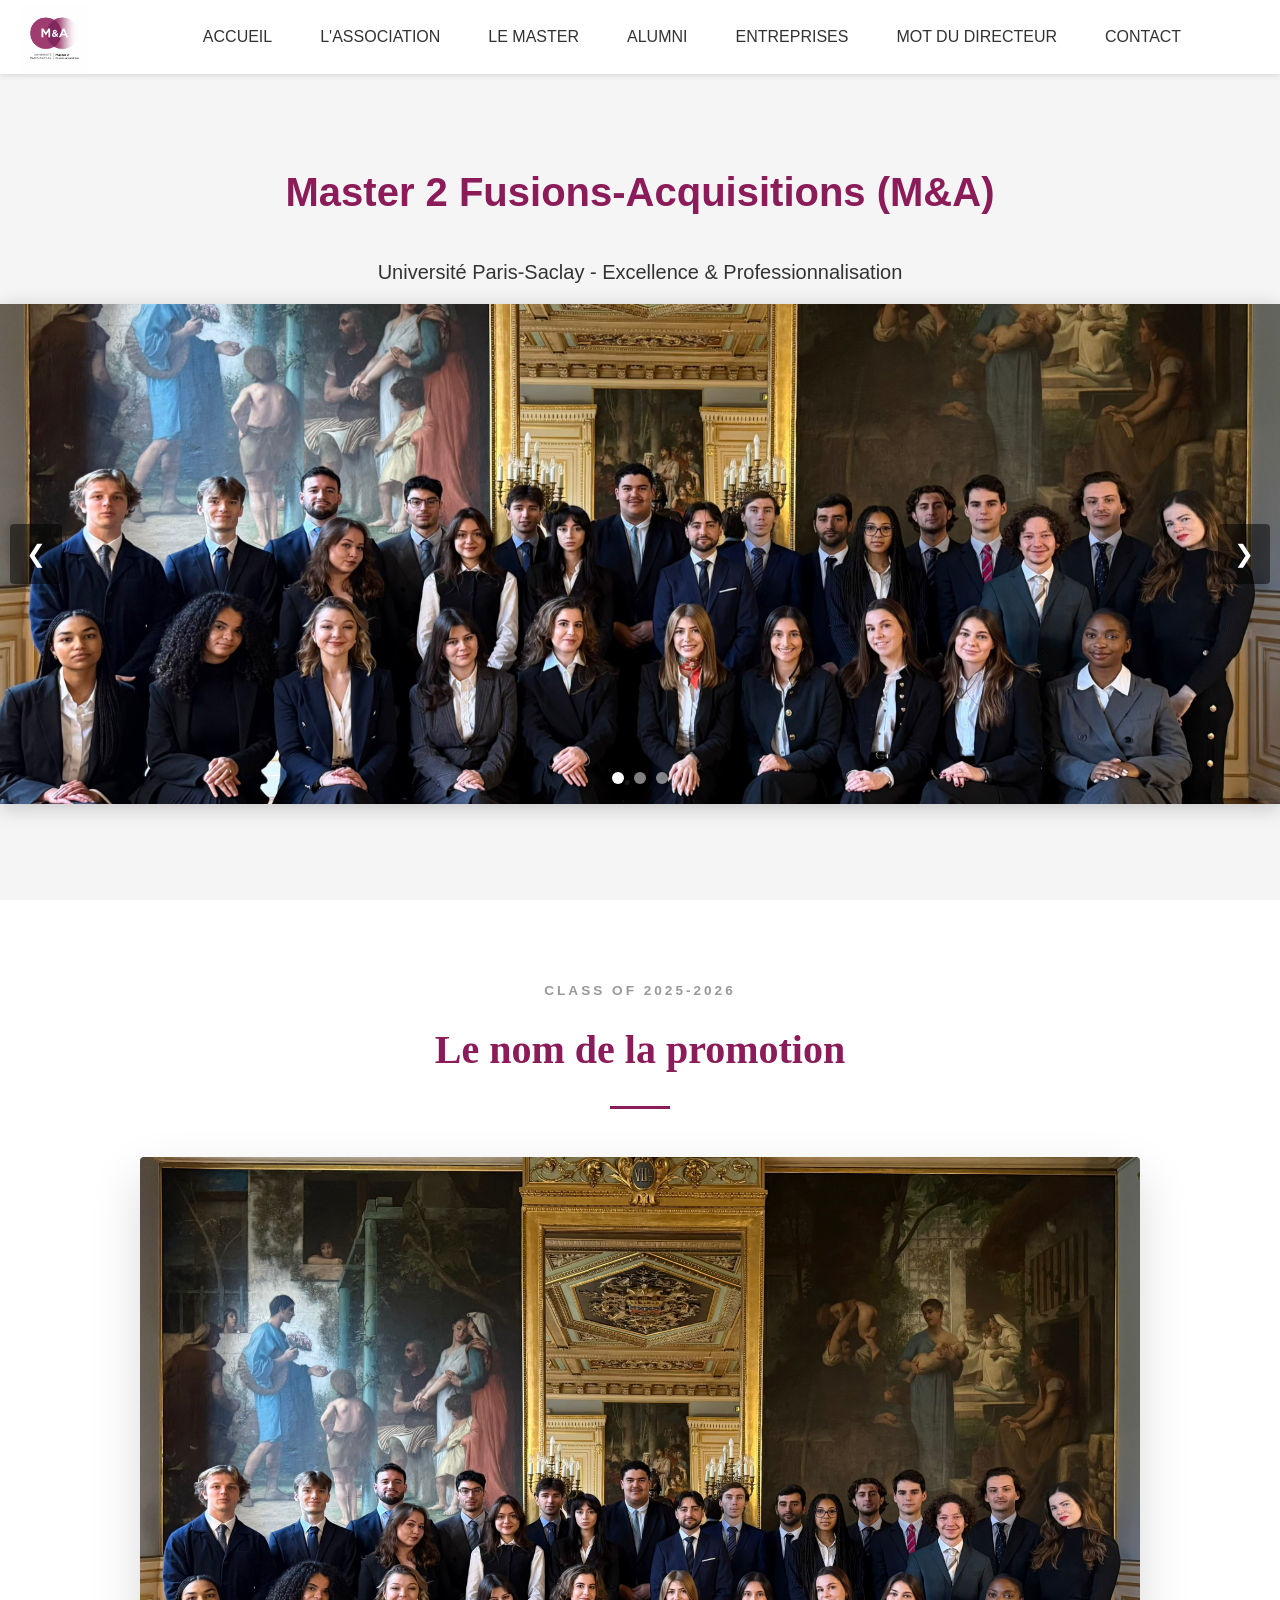
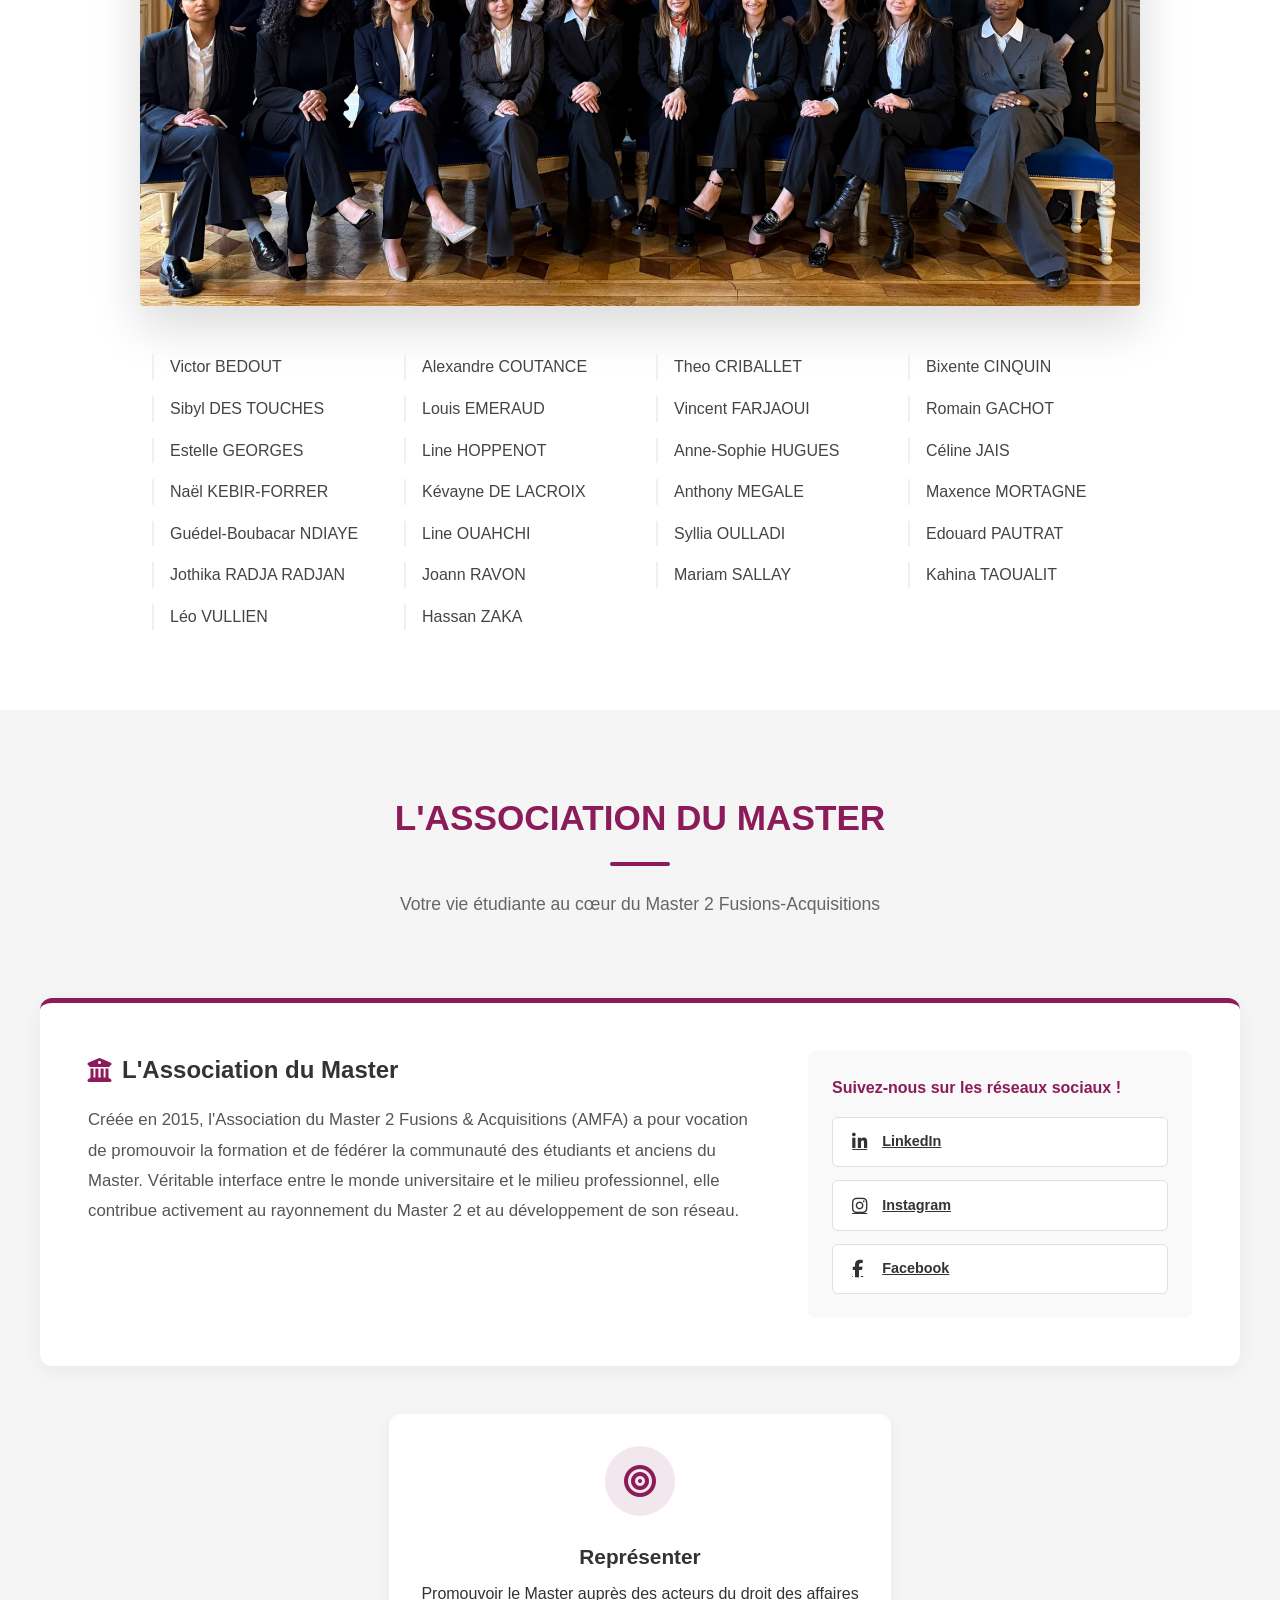
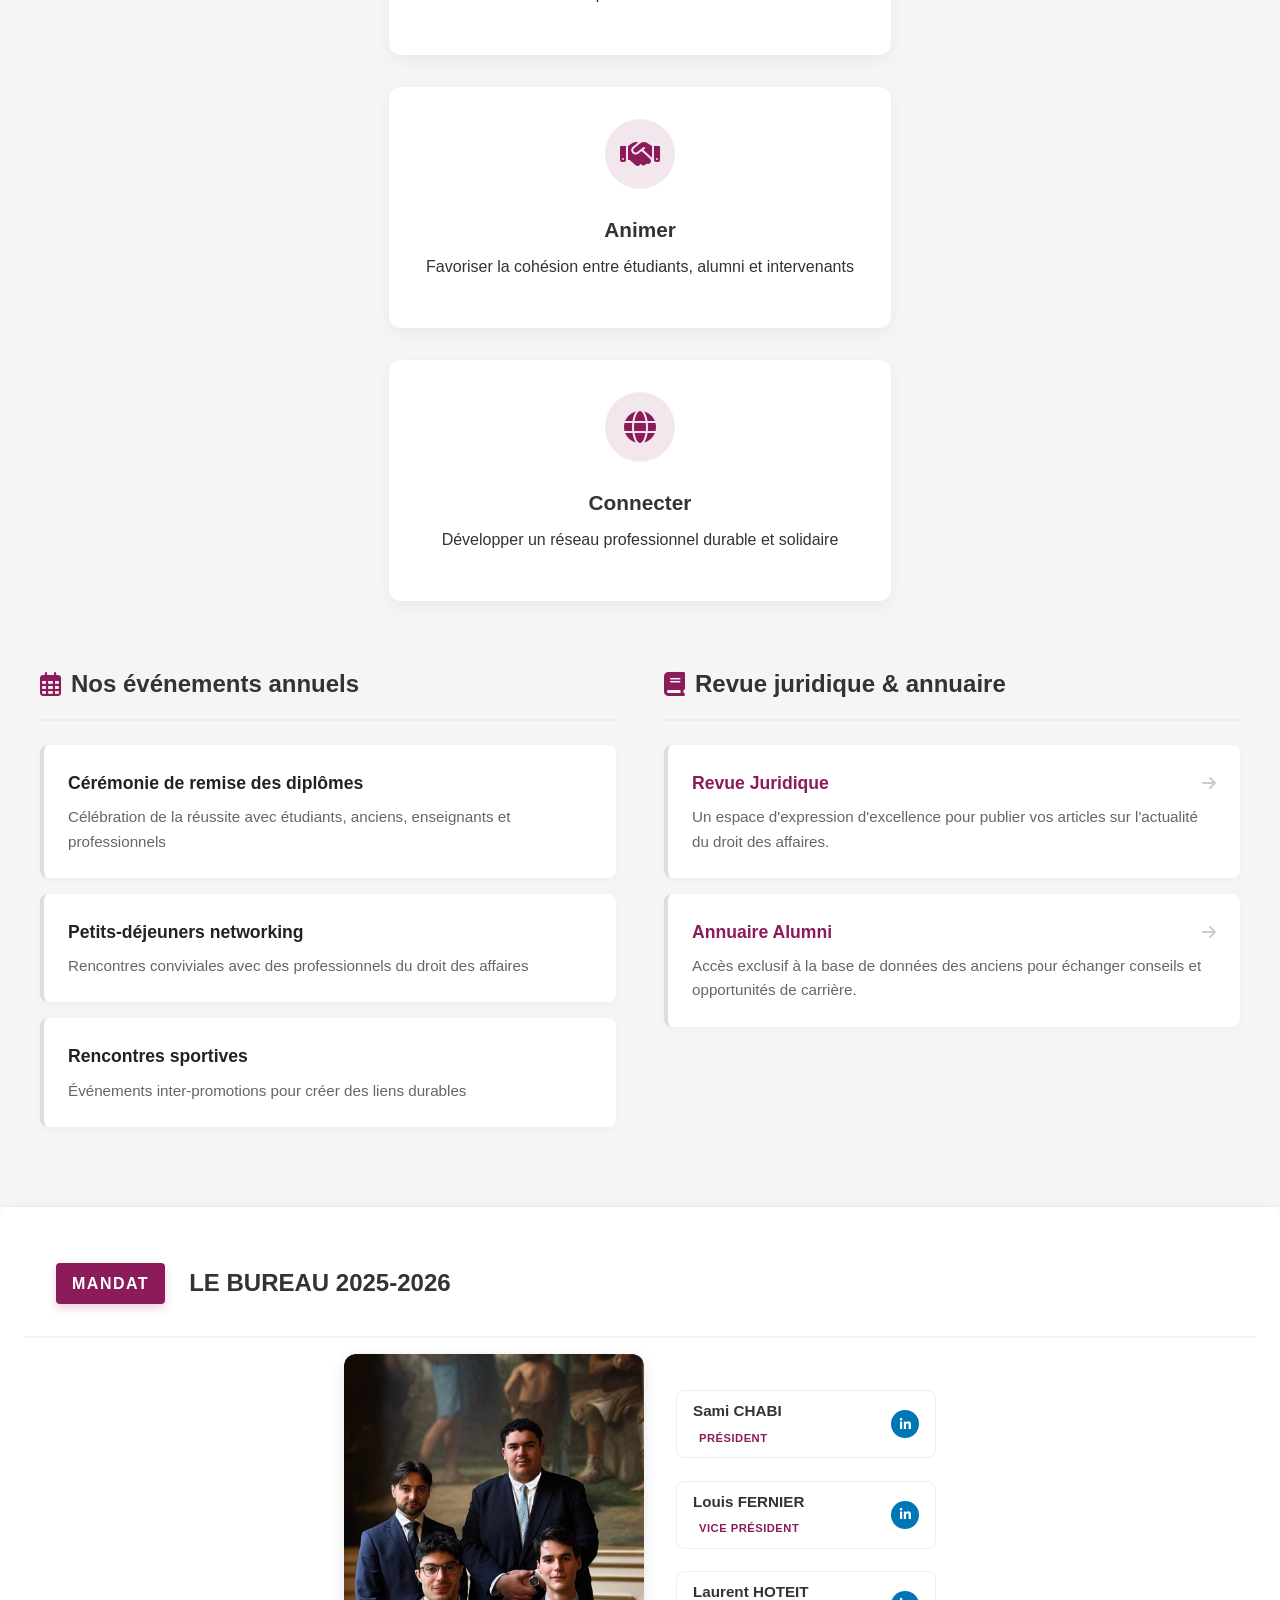
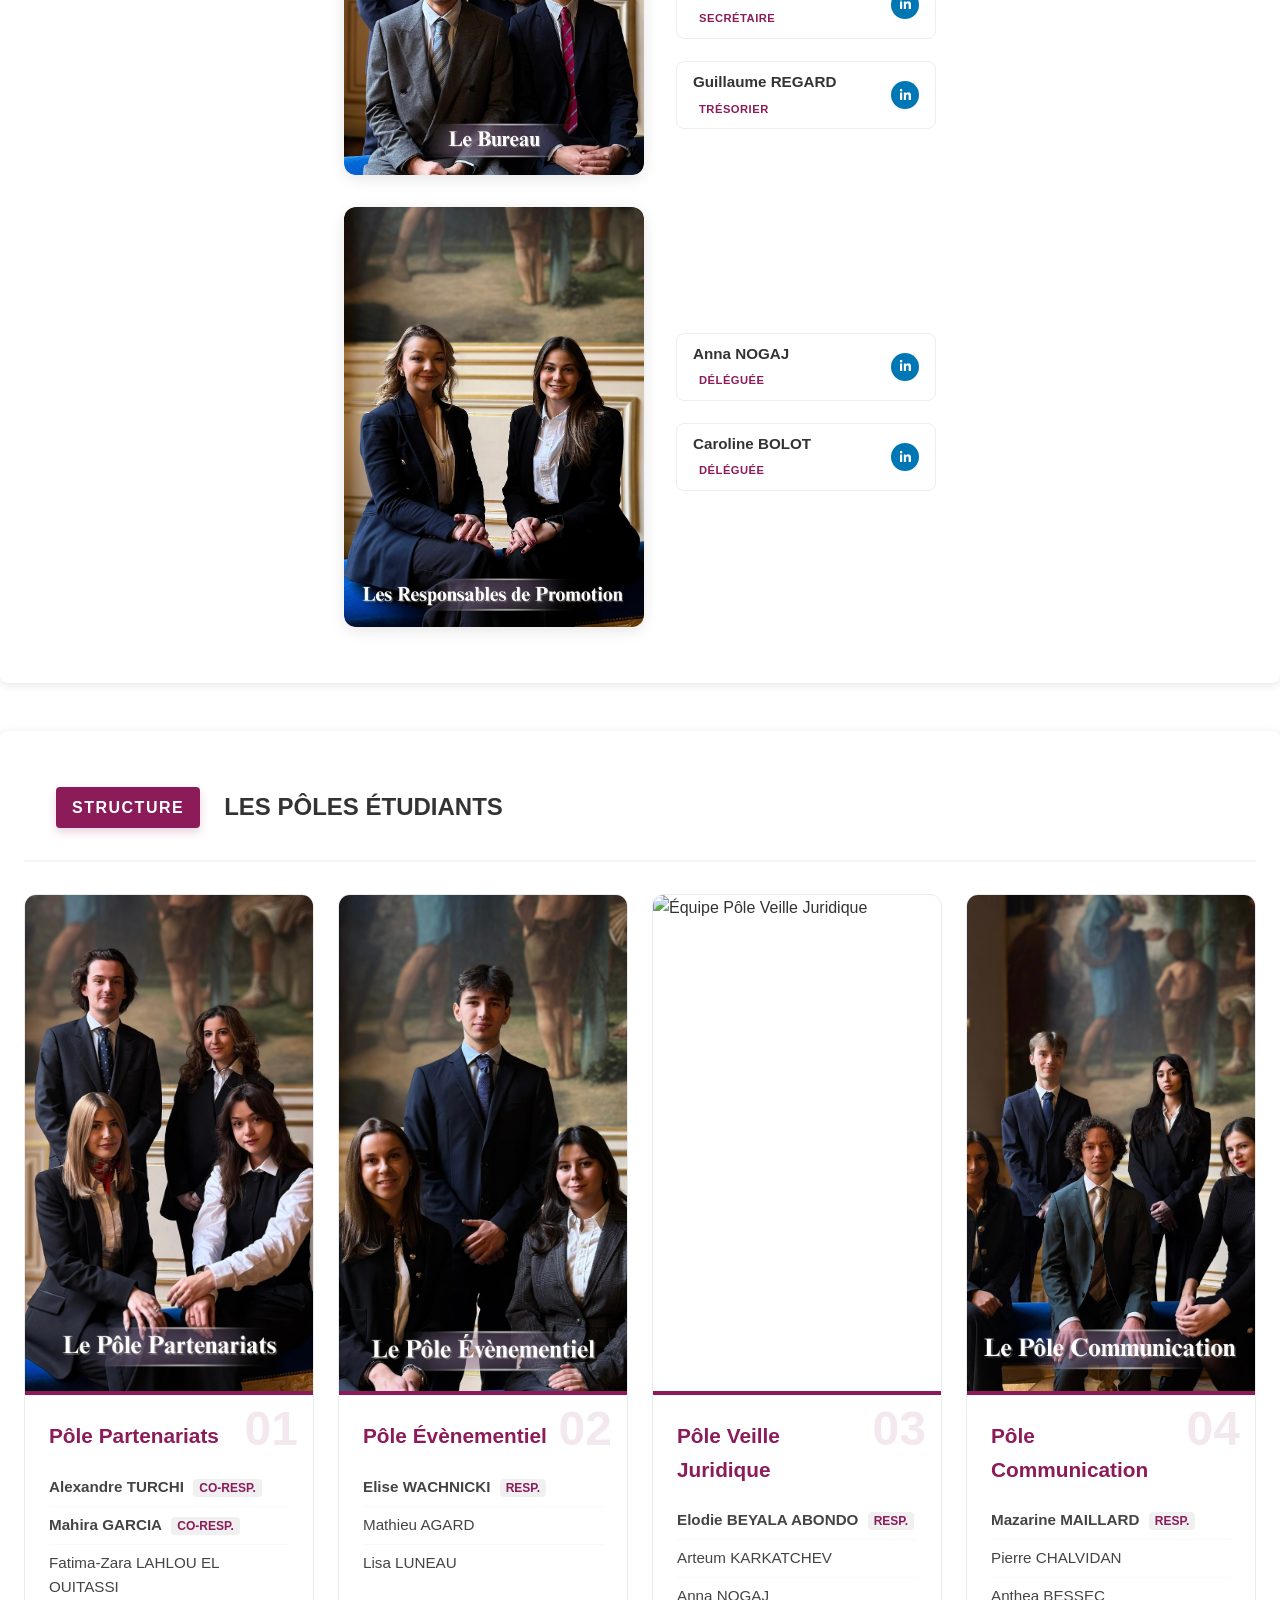
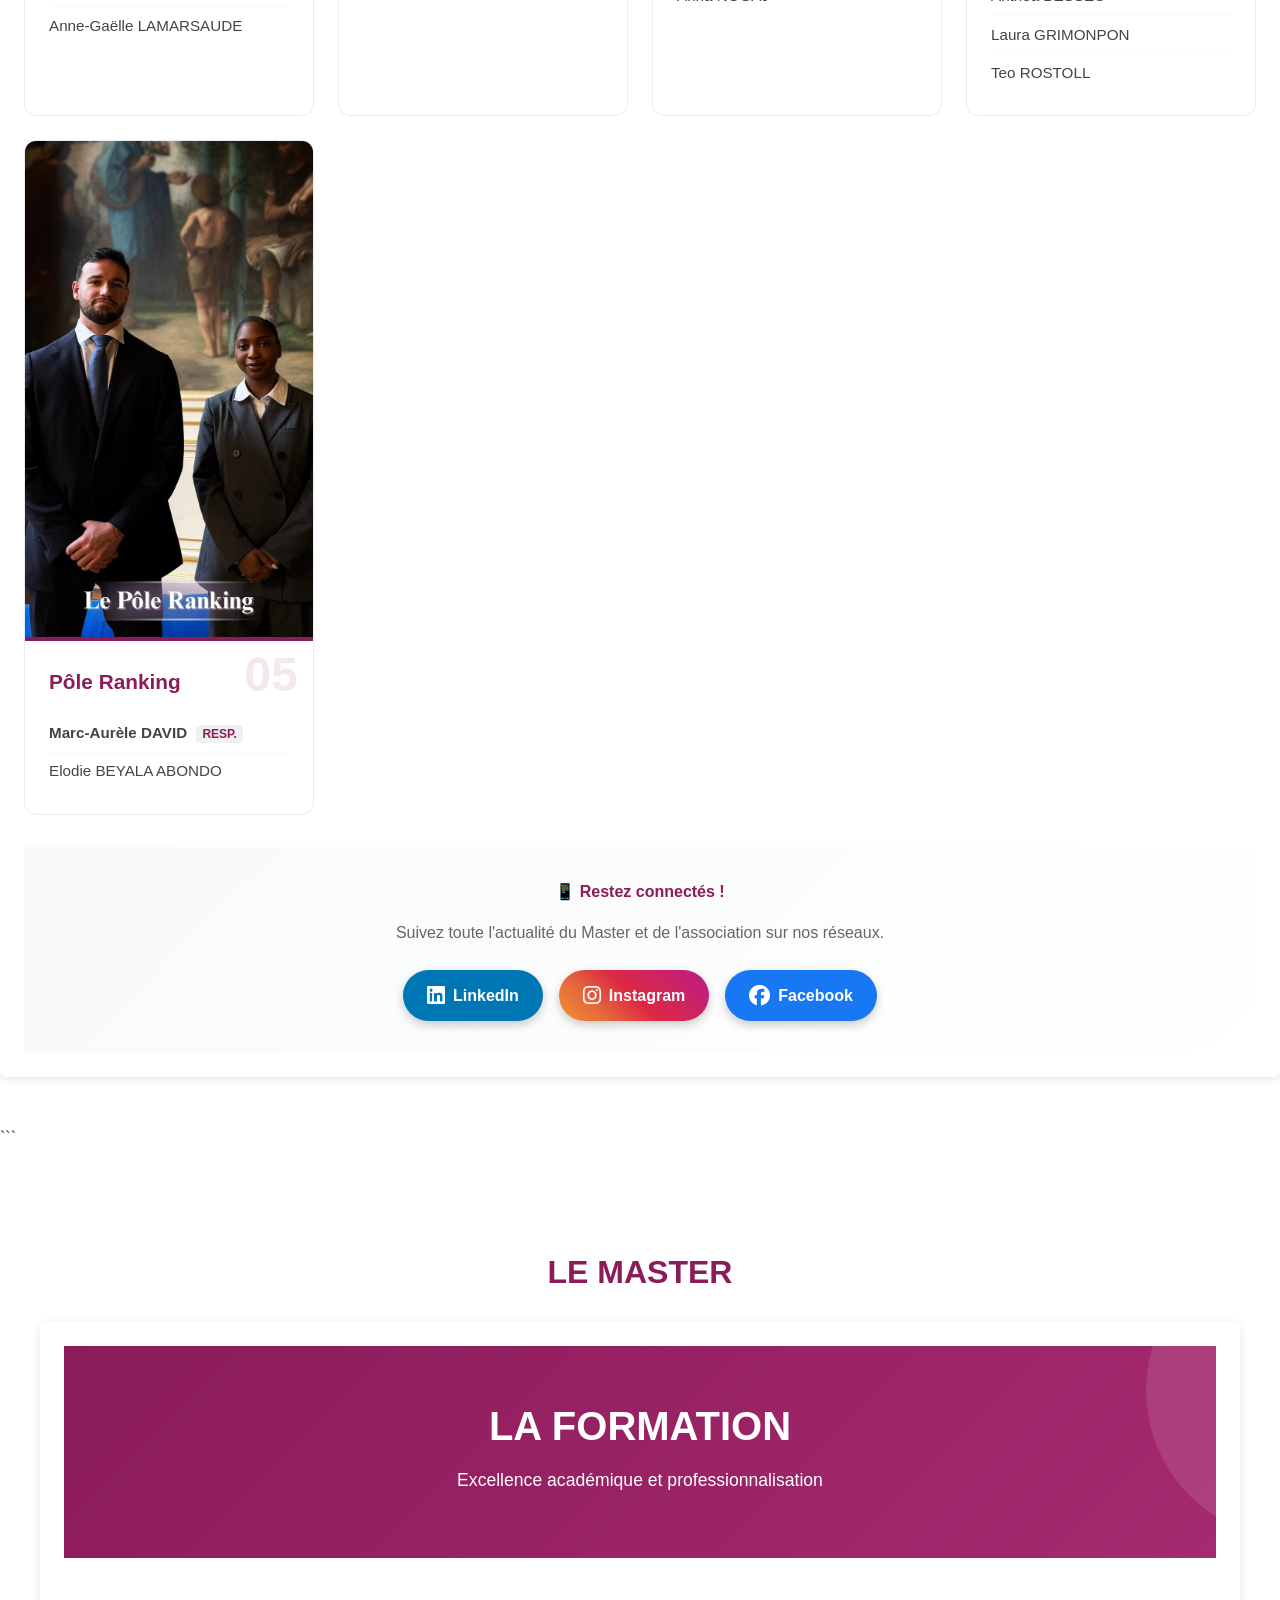
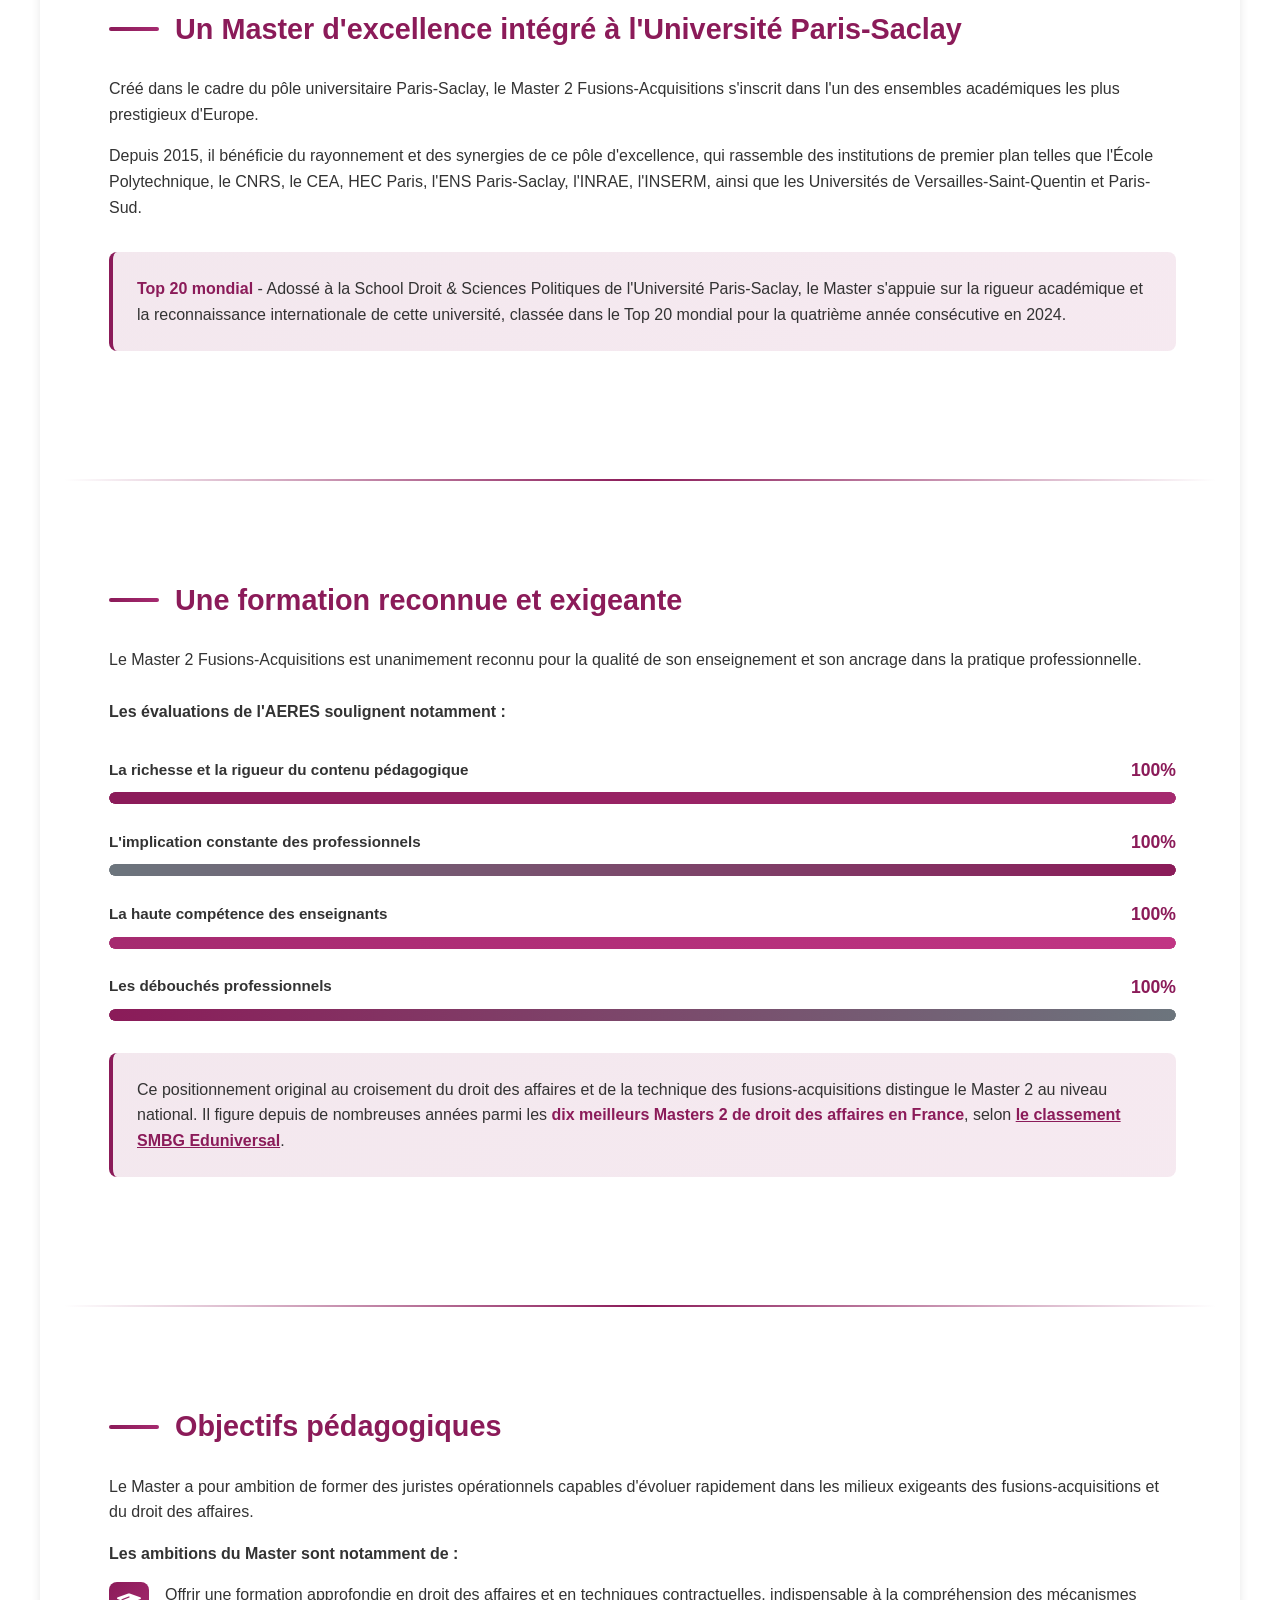
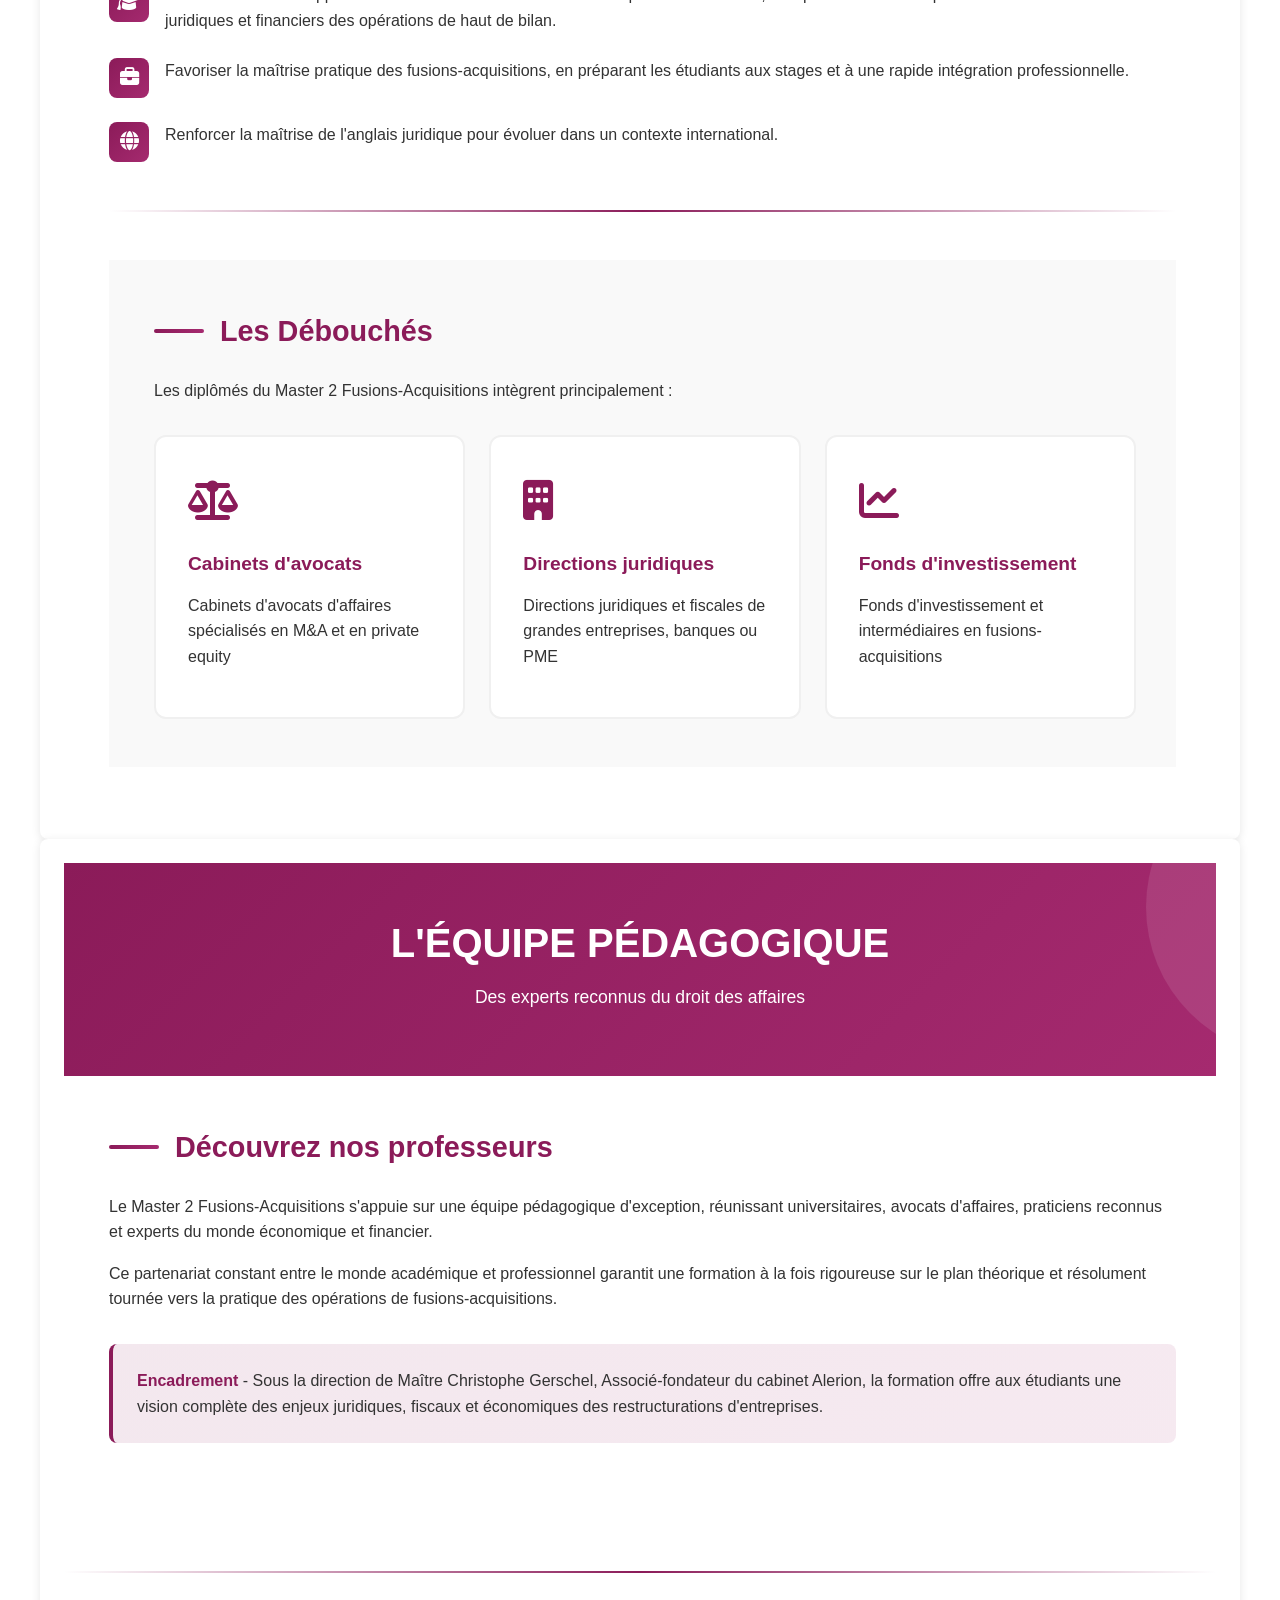
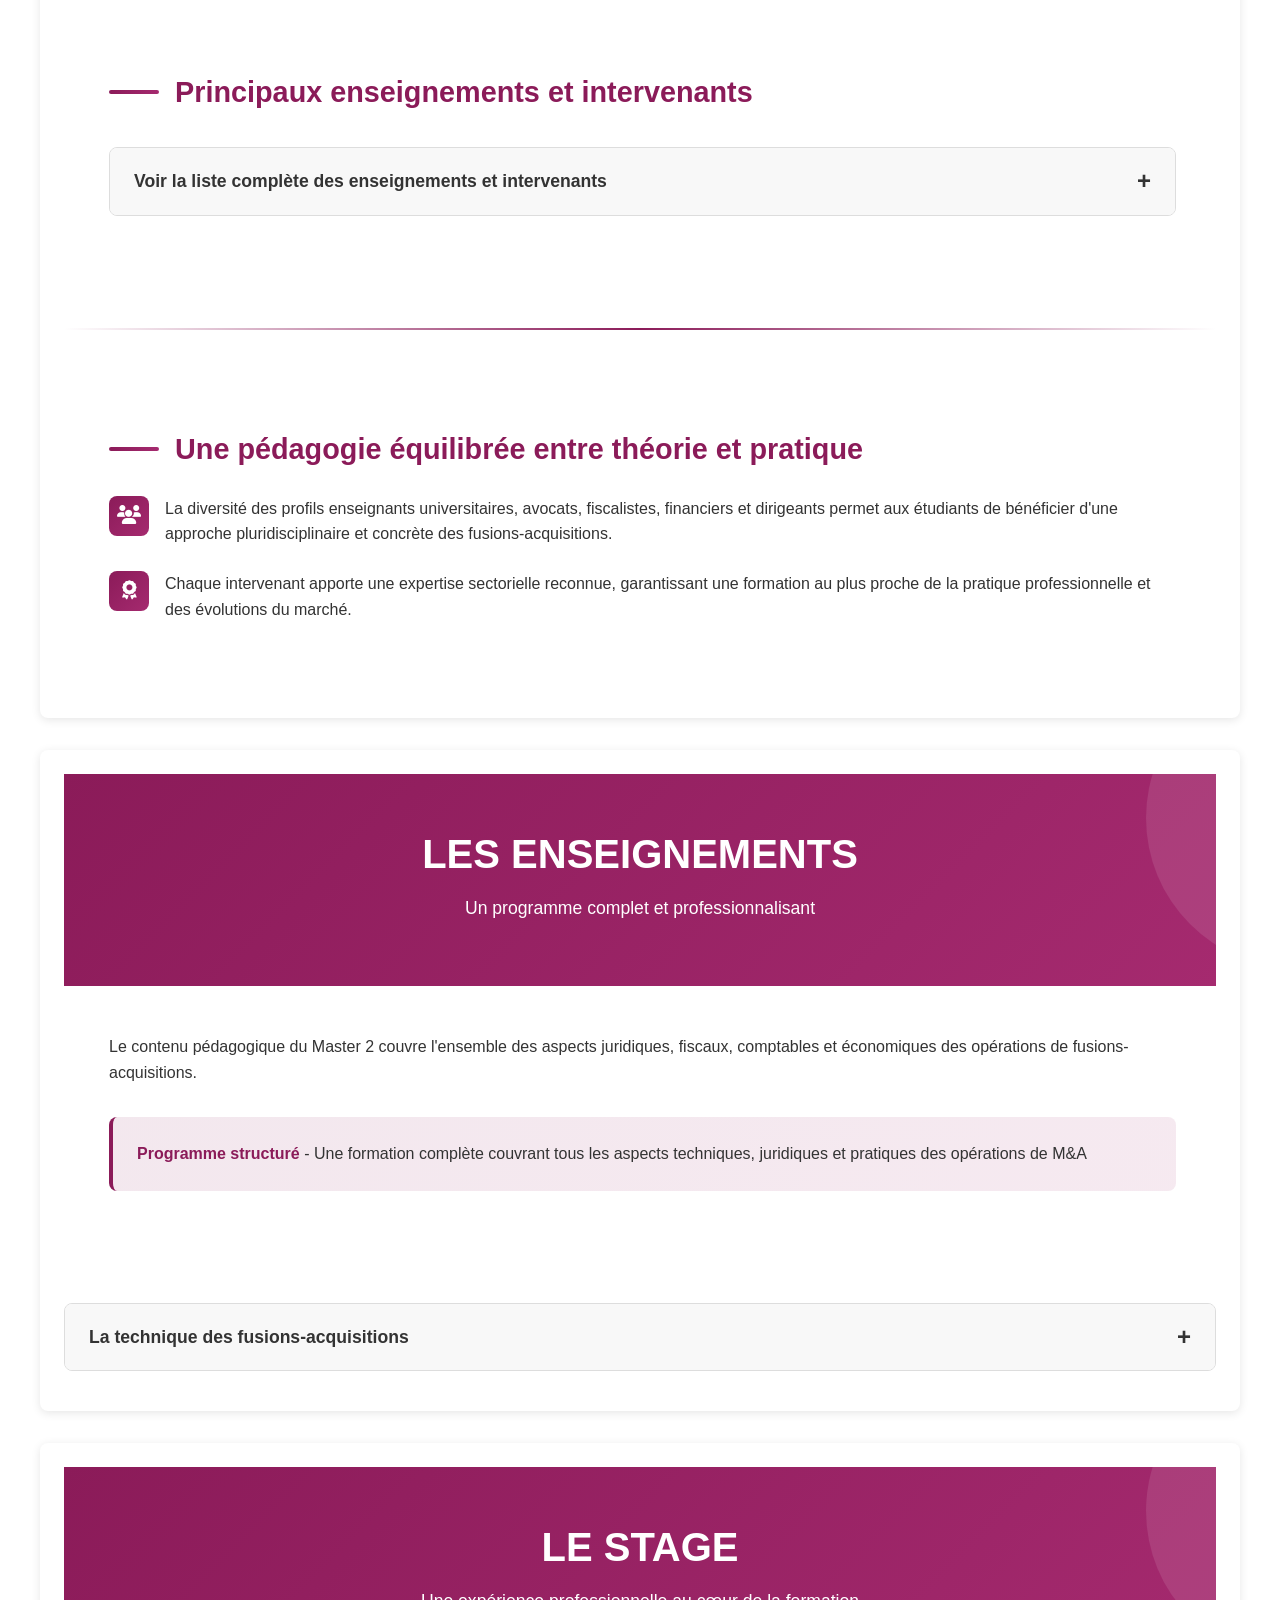
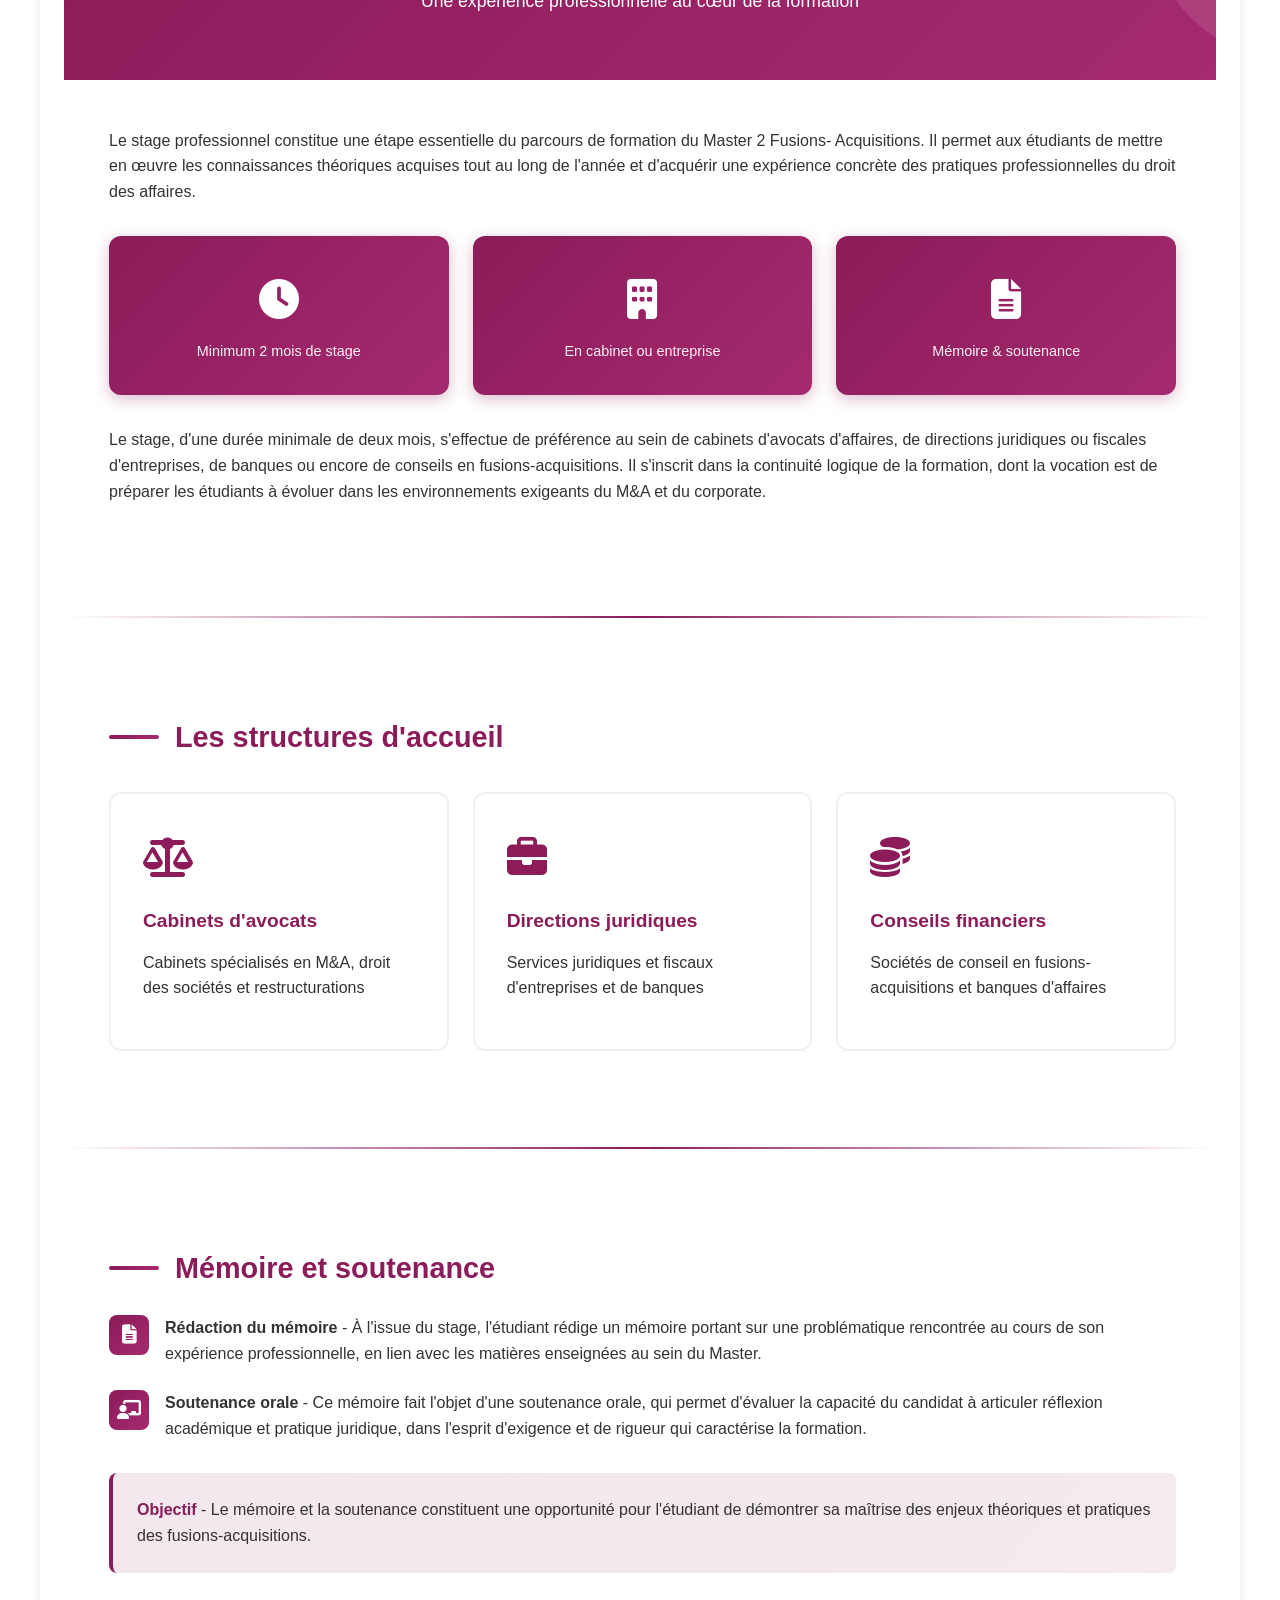
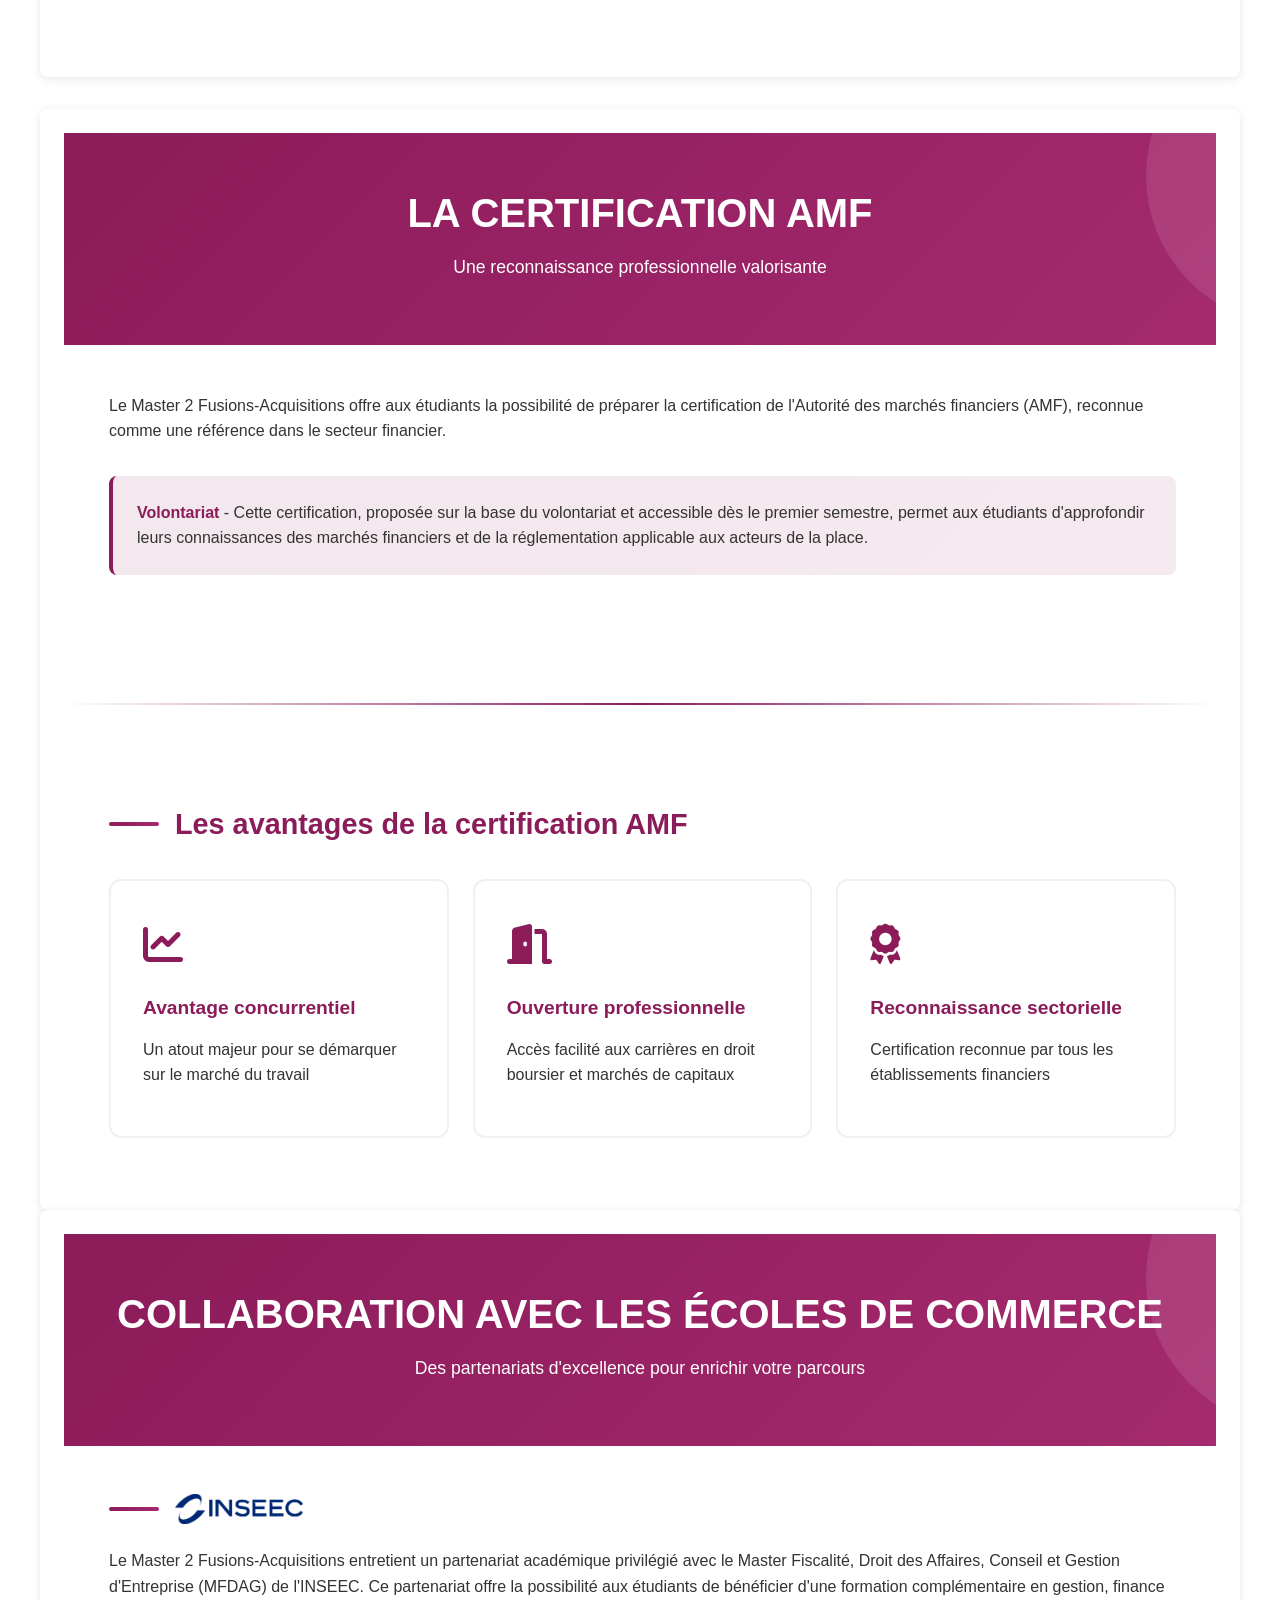
==== commit 6e0c00cd: "MAJ 29/01/2026" ====
--- a/index.html
+++ b/index.html
@@ -27,7 +27,7 @@
             <li class="dropdown">
                 <a href="#association">L'ASSOCIATION</a>
                 <ul class="submenu">
-                    <li><a href="#presentation-asso" onclick="closeMenu()">Présentation de l'Association</a></li>
+                    <li><a href="#association" onclick="closeMenu()">Présentation de l'Association</a></li>
                     <li><a href="#bureau" onclick="closeMenu()">Le Bureau</a></li>
                     <li><a href="#poles" onclick="closeMenu()">Les Pôles Étudiants</a></li>
                 </ul>
@@ -1165,19 +1165,19 @@
                             <div class="styled-list" style="margin-top: 1.5rem;">
                                 <ul style="list-style: none; padding: 0;">
                                     <li style="padding: 0.8rem 1rem 0.8rem 3rem; margin-bottom: 0.8rem; background: white; border-radius: 8px; position: relative; box-shadow: 0 2px 8px rgba(0,0,0,0.05);">
-                                        Droit des sociétés
+                                        &nbsp Droit des sociétés
                                     </li>
                                     <li style="padding: 0.8rem 1rem 0.8rem 3rem; margin-bottom: 0.8rem; background: white; border-radius: 8px; position: relative; box-shadow: 0 2px 8px rgba(0,0,0,0.05);">
-                                        Droit des obligations
+                                        &nbsp Droit des obligations
                                     </li>
                                     <li style="padding: 0.8rem 1rem 0.8rem 3rem; margin-bottom: 0.8rem; background: white; border-radius: 8px; position: relative; box-shadow: 0 2px 8px rgba(0,0,0,0.05);">
-                                        Droit fiscal
+                                        &nbsp Droit fiscal
                                     </li>
                                     <li style="padding: 0.8rem 1rem 0.8rem 3rem; margin-bottom: 0.8rem; background: white; border-radius: 8px; position: relative; box-shadow: 0 2px 8px rgba(0,0,0,0.05);">
-                                        Droit des contrats spéciaux
+                                        &nbsp Droit des contrats spéciaux
                                     </li>
                                     <li style="padding: 0.8rem 1rem 0.8rm 3rem; margin-bottom: 0.8rem; background: white; border-radius: 8px; position: relative; box-shadow: 0 2px 8px rgba(0,0,0,0.05);">
-                                        Droit des biens
+                                        &nbsp Droit des biens
                                     </li>
                                 </ul>
                             </div>
@@ -1346,7 +1346,12 @@
                         </div>
                         <div class="promo-list">
                             <p><strong>Nos diplômés 2024-2025 :</strong></p>
-                            <ul>
+
+                            <button class="btn-toggle-promo" onclick="togglePromoList(this)">
+                                Voir la liste <i class="fas fa-chevron-down"></i>
+                            </button>
+
+                            <ul class="promo-list-hidden">
                                 <li>Victor BEDOUT</li>
                                 <li>Alexandre COUTANCE</li>
                                 <li>Theo CRIBALLET</li>
@@ -1389,7 +1394,12 @@
                         </div>
                         <div class="promo-list">
                             <p><strong>Nos diplômés 2023-2024 :</strong></p>
-                            <ul>
+
+                            <button class="btn-toggle-promo" onclick="togglePromoList(this)">
+                                Voir la liste <i class="fas fa-chevron-down"></i>
+                            </button>
+
+                            <ul class="promo-list-hidden">
                                 <li>Inès AHFIR</li>
                                 <li>Bailo BAH</li>
                                 <li>Léa BANY</li>
@@ -1422,7 +1432,7 @@
             </div>
                     
             <!-- Promo 2022 -->
-            <div id="promo2022" class="subsection">
+           <div id="promo2022" class="subsection">
                 <div class="card">
                     <h3>Promo 2022-2023</h3>
                     <div class="promo-layout">
@@ -1431,19 +1441,24 @@
                         </div>
                         <div class="promo-list">
                             <p><strong>Nos diplômés 2022-2023 :</strong></p>
-                            <ul>
-                                <li><a href="https://fr.linkedin.com/in/..." target="_blank">Lisa Dupont</a></li>
-                                <li><a href="https://fr.linkedin.com/in/..." target="_blank">Marc Martin</a></li>
-                                <li><a href="https://fr.linkedin.com/in/..." target="_blank">Sophie Bernard</a></li>
-                                <li><a href="https://fr.linkedin.com/in/..." target="_blank">Thomas Petit</a></li>
-                                <li><a href="https://fr.linkedin.com/in/..." target="_blank">Julie Moreau</a></li>
-                                <li><a href="https://fr.linkedin.com/in/..." target="_blank">Pierre Lambert</a></li>
-                                <li><a href="https://fr.linkedin.com/in/..." target="_blank">Emma Rousseau</a></li>
-                                <li><a href="https://fr.linkedin.com/in/..." target="_blank">Lucas Garnier</a></li>
-                                <li><a href="https://fr.linkedin.com/in/..." target="_blank">Chloé Faure</a></li>
-                                <li><a href="https://fr.linkedin.com/in/..." target="_blank">Hugo Vincent</a></li>
-                                <li><a href="https://fr.linkedin.com/in/..." target="_blank">Léa Girard</a></li>
-                                <li><a href="https://fr.linkedin.com/in/..." target="_blank">Alexandre Durand</a></li>
+                            
+                            <button class="btn-toggle-promo" onclick="togglePromoList(this)">
+                                Voir la liste <i class="fas fa-chevron-down"></i>
+                            </button>
+
+                            <ul class="promo-list-hidden">
+                                <li>Lisa Dupont</li>
+                                <li>Marc Martin</li>
+                                <li>Sophie Bernard</li>
+                                <li>Thomas Petit</li>
+                                <li>Julie Moreau</li>
+                                <li>Pierre Lambert</li>
+                                <li>Emma Rousseau</li>
+                                <li>Lucas Garnier</li>
+                                <li>Chloé Faure</li>
+                                <li>Hugo Vincent</li>
+                                <li>Léa Girard</li>
+                                <li>Alexandre Durand</li>
                             </ul>
                         </div>
                     </div>
@@ -1460,19 +1475,24 @@
                         </div>
                         <div class="promo-list">
                             <p><strong>Nos diplômés 2021-2022 :</strong></p>
-                            <ul>
-                                <li><a href="https://fr.linkedin.com/in/..." target="_blank">Lisa Dupont</a></li>
-                                <li><a href="https://fr.linkedin.com/in/..." target="_blank">Marc Martin</a></li>
-                                <li><a href="https://fr.linkedin.com/in/..." target="_blank">Sophie Bernard</a></li>
-                                <li><a href="https://fr.linkedin.com/in/..." target="_blank">Thomas Petit</a></li>
-                                <li><a href="https://fr.linkedin.com/in/..." target="_blank">Julie Moreau</a></li>
-                                <li><a href="https://fr.linkedin.com/in/..." target="_blank">Pierre Lambert</a></li>
-                                <li><a href="https://fr.linkedin.com/in/..." target="_blank">Emma Rousseau</a></li>
-                                <li><a href="https://fr.linkedin.com/in/..." target="_blank">Lucas Garnier</a></li>
-                                <li><a href="https://fr.linkedin.com/in/..." target="_blank">Chloé Faure</a></li>
-                                <li><a href="https://fr.linkedin.com/in/..." target="_blank">Hugo Vincent</a></li>
-                                <li><a href="https://fr.linkedin.com/in/..." target="_blank">Léa Girard</a></li>
-                                <li><a href="https://fr.linkedin.com/in/..." target="_blank">Alexandre Durand</a></li>
+                            
+                            <button class="btn-toggle-promo" onclick="togglePromoList(this)">
+                                Voir la liste <i class="fas fa-chevron-down"></i>
+                            </button>
+
+                            <ul class="promo-list-hidden">
+                                <li>Lisa Dupont</li>
+                                <li>Marc Martin</li>
+                                <li>Sophie Bernard</li>
+                                <li>Thomas Petit</li>
+                                <li>Julie Moreau</li>
+                                <li>Pierre Lambert</li>
+                                <li>Emma Rousseau</li>
+                                <li>Lucas Garnier</li>
+                                <li>Chloé Faure</li>
+                                <li>Hugo Vincent</li>
+                                <li>Léa Girard</li>
+                                <li>Alexandre Durand</li>
                             </ul>
                         </div>
                     </div>
--- a/style.css
+++ b/style.css
@@ -1267,46 +1267,6 @@
     margin: 0;
 }
 
-/* Events list */
-.events-list {
-    display: flex;
-    flex-direction: column;
-    gap: 1rem;
-}
-
-.event-item {
-    display: flex;
-    gap: 1.5rem;
-    padding: 1.5rem;
-    background: #f8f9fa;
-    border-radius: 12px;
-    border-left: 4px solid #8b1b59;
-    transition: all 0.3s ease;
-}
-
-.event-item:hover {
-    background: white;
-    box-shadow: 0 4px 15px rgba(0,0,0,0.1);
-    transform: translateX(5px);
-}
-
-.event-emoji {
-    font-size: 2.5rem;
-}
-
-.event-info strong {
-    color: #8b1b59;
-    display: block;
-    margin-bottom: 0.5rem;
-}
-
-/* Features grid */
-.features-grid {
-    display: grid;
-    grid-template-columns: repeat(auto-fit, minmax(300px, 1fr));
-    gap: 1.5rem;
-}
-
 .feature-box {
     background: white;
     padding: 2rem;
@@ -1329,57 +1289,6 @@
 .feature-box h5 {
     color: #8b1b59;
     margin-bottom: 1rem;
-}
-
-/* Timeline événements */
-.timeline {
-    position: relative;
-    margin: 3rem 0;
-    padding-left: 2rem;
-}
-
-.timeline::before {
-    content: '';
-    position: absolute;
-    left: 20px;
-    top: 0;
-    bottom: 0;
-    width: 3px;
-    background: linear-gradient(180deg, #8b1b59 0%, #a52a6f 100%);
-}
-
-.timeline-item {
-    position: relative;
-    padding-bottom: 2rem;
-    padding-left: 3rem;
-}
-
-.timeline-icon {
-    position: absolute;
-    left: 0;
-    top: 0;
-    width: 50px;
-    height: 50px;
-    background: white;
-    border: 3px solid #8b1b59;
-    border-radius: 50%;
-    display: flex;
-    align-items: center;
-    justify-content: center;
-    font-size: 1.5rem;
-    box-shadow: 0 4px 10px rgba(139, 27, 89, 0.2);
-}
-
-.timeline-content {
-    background: #f8f9fa;
-    padding: 1.5rem;
-    border-radius: 12px;
-    border-left: 4px solid #8b1b59;
-}
-
-.timeline-content h4 {
-    color: #8b1b59;
-    margin-bottom: 0.8rem;
 }
 
 /* CTA social */
@@ -1489,82 +1398,6 @@
     font-size: 1.5rem;
     margin-bottom: 0.5rem;
     color: #8b1b59;
-}
-
-/* event annuel */
-.section-header-simple {
-    display: flex;
-    align-items: center;
-    gap: 1rem;
-    margin-bottom: 2rem;
-    margin-top: 3rem;
-}
-
-.year-tag {
-    font-family: monospace;
-    color: #8b1b59;
-    border: 1px solid #8b1b59;
-    padding: 0.2rem 0.6rem;
-    font-size: 0.9rem;
-    border-radius: 50px;
-}
-
-.section-header-simple h4 {
-    margin: 0;
-    font-size: 1.4rem;
-    color: #333;
-}
-
-/* --- STYLE RESSOURCES (Revue & Annuaire) --- */
-
-.feature-box.minimal-box {
-    text-align: left;
-    padding: 2rem;
-    background: white;
-    border: 1px solid #eee;
-    border-radius: 8px;
-    display: flex;
-    flex-direction: column;
-    align-items: flex-start;
-    transition: all 0.3s ease;
-    box-shadow: none;
-}
-
-/* Effet au survol : légère élévation et bordure bordeaux */
-.feature-box.minimal-box:hover {
-    transform: translateY(-5px);
-    border-color: #8b1b59;
-    box-shadow: 0 10px 20px rgba(0,0,0,0.05);
-}
-
-/* L'étiquette (Tag) en haut à gauche */
-.box-label {
-    font-size: 0.75rem;
-    font-weight: 700;
-    letter-spacing: 1.5px;
-    color: #8b1b59;
-    background: rgba(139, 27, 89, 0.08);
-    padding: 0.4rem 0.8rem;
-    border-radius: 4px;
-    margin-bottom: 1.5rem;
-    text-transform: uppercase;
-    font-family: -apple-system, BlinkMacSystemFont, "Segoe UI", Roboto, sans-serif;
-}
-
-/* Titre de la carte */
-.minimal-box h5 {
-    font-size: 1.4rem;
-    color: #222;
-    margin-bottom: 1rem;
-    font-weight: 600;
-}
-
-/* Texte descriptif */
-.minimal-box p {
-    color: #666;
-    font-size: 0.95rem;
-    margin-bottom: 2rem;
-    line-height: 1.6;
 }
 
 /* poles etudiants */
@@ -2446,27 +2279,6 @@
     text-transform: uppercase;
 }
 
-/* Hero Section (Gardé tel quel car c'était bien) */
-.association-hero {
-    text-align: center;
-    padding: 2rem 2rem 3rem;
-    background: linear-gradient(135deg, #8b1b59 0%, #a52a6f 100%);
-    color: white;
-    border-radius: 20px;
-    margin-bottom: 3rem;
-    box-shadow: 0 8px 30px rgba(139, 27, 89, 0.3);
-}
-
-.association-hero h2 {
-    color: white;
-    font-size: 2.5rem;
-    margin-bottom: 1rem;
-}
-
-.hero-subtitle {
-    font-size: 1.2rem;
-    opacity: 0.95;
-}
 
 /* ===================================
    SECTION PROMO "LUXE" (Clean Design)
@@ -2799,4 +2611,268 @@
     
     /* Pôles : Image moins haute sur mobile */
     .pole-img-container { height: 200px; }
-}+}
+
+/* =========================================
+   CORRECTIF RESPONSIVE MOBILE (V3 - FINAL)
+   ========================================= */
+
+/* 1. SÉCURITÉ GLOBALE */
+html, body {
+    max-width: 100%;
+    overflow-x: hidden !important;
+    position: relative;
+}
+
+/* 2. AJUSTEMENTS SPÉCIFIQUES MOBILE */
+@media (max-width: 768px) {
+    
+    /* --- A. EFFET "DÉZOOM" --- */
+    html {
+        font-size: 14px; 
+    }
+
+    /* --- B. GESTION DES ESPACES (Le correctif est ici) --- */
+    
+    /* Règle générale pour toutes les sections : compactes */
+    section {
+        padding-top: 3rem !important; 
+        padding-bottom: 2rem !important;
+        padding-left: 10px !important;
+        padding-right: 10px !important;
+        min-height: auto !important;
+    }
+
+    /* EXCEPTION POUR L'ACCUEIL : On pousse fort vers le bas pour sortir du menu */
+    #accueil {
+        padding-top: 8rem !important; /* ~110px, pour passer sous la barre de menu */
+        display: flex;
+        flex-direction: column;
+        justify-content: flex-start; /* Aligne le contenu vers le haut */
+    }
+    
+    .container {
+        width: 100% !important;
+        padding: 0 !important;
+    }
+
+    /* --- C. CORRECTION IMAGES PÔLES --- */
+    .pole-img-container {
+        height: auto !important;
+        width: 100% !important;
+        border-bottom: 2px solid #8b1b59;
+    }
+
+    .pole-img-container img {
+        width: 100% !important;
+        height: auto !important;
+        object-fit: contain !important;
+        transform: none !important;
+    }
+
+    /* --- D. SÉCURITÉS DIVERSES --- */
+    nav ul {
+        width: 100vw;
+        left: 0;
+        margin: 0;
+        box-sizing: border-box;
+    }
+
+    .carousel, .carousel-container, .carousel-slide {
+        width: 100% !important;
+        max-width: 100vw !important;
+    }
+
+    /* Ajuste la taille des titres */
+    h1 { font-size: 1.8rem !important; word-wrap: break-word; margin-top: 0 !important; }
+    h2 { font-size: 1.5rem !important; word-wrap: break-word; }
+    h3 { font-size: 1.3rem !important; word-wrap: break-word; }
+}
+
+/* =========================================
+   CORRECTIF VISUEL : CLASSEMENT SMBG MOBILE
+   ========================================= */
+
+@media (max-width: 768px) {
+
+    /* 1. On empile le rond et le texte au lieu de les mettre côte à côte */
+    .ranking-showcase {
+        flex-direction: column !important;
+        text-align: center !important;
+        padding: 1.5rem !important; /* Moins de marge intérieure */
+        gap: 1.5rem !important; /* Espace propre entre le rond et le texte */
+    }
+
+    /* 2. On réduit la taille du rond bordeaux (qui est trop gros de base) */
+    .badge-circle {
+        width: 140px !important;
+        height: 140px !important;
+        margin: 0 auto !important; /* Force le centrage */
+    }
+
+    /* 3. On ajuste la taille du chiffre "10" */
+    .badge-number {
+        font-size: 3.5rem !important;
+        line-height: 1 !important;
+    }
+
+    /* 4. On réduit un peu le label "TOP" */
+    .badge-label {
+        font-size: 1.2rem !important;
+        letter-spacing: 1px !important;
+    }
+
+    /* 5. On s'assure que le sous-titre ne colle pas */
+    .badge-subtitle {
+        margin-top: 1rem !important;
+        font-size: 1rem !important;
+    }
+
+    /* 6. Ajustement du texte explicatif à droite (maintenant en dessous) */
+    .ranking-info h4 {
+        margin-top: 0.5rem !important;
+        font-size: 1.3rem !important;
+    }
+}
+
+/* =========================================
+   ATTENTION : À COLLER TOUT EN BAS DU FICHIER
+   EN DEHORS DE TOUTES LES ACCOLADES { }
+   ========================================= */
+
+/* --- Style du bouton "Voir la liste" --- */
+.btn-toggle-promo {
+    background-color: transparent;
+    border: 2px solid #8b1b59;
+    color: #8b1b59;
+    padding: 10px 20px;
+    border-radius: 30px;
+    cursor: pointer;
+    font-weight: bold;
+    font-size: 0.9rem;
+    margin: 10px 0;
+    transition: all 0.3s ease;
+    display: inline-flex;
+    align-items: center;
+    gap: 8px;
+}
+
+.btn-toggle-promo:hover {
+    background-color: #8b1b59;
+    color: white;
+}
+
+/* --- LE SECRET EST ICI : Cacher la liste par défaut --- */
+/* Cette partie doit s'appliquer PARTOUT (pas que sur mobile) */
+.promo-list-hidden {
+    display: none !important; /* On force le masquage */
+    opacity: 0;
+    transform: translateY(-10px);
+    transition: opacity 0.4s ease, transform 0.4s ease;
+}
+
+/* --- Style quand la liste est ouverte (via le Javascript) --- */
+.promo-list-hidden.active {
+    display: block !important; /* On force l'affichage */
+    opacity: 1;
+    transform: translateY(0);
+}
+
+/* =========================================
+   AJUSTEMENT IMAGES BUREAU (VERSION PC)
+   ========================================= */
+
+/* On applique cela uniquement sur les écrans d'ordinateur (plus de 768px) */
+@media (min-width: 769px) {
+    
+    /* On cible le conteneur de l'image dans la section bureau */
+    #bureau .bureau-left-image {
+        max-width: 350px; /* Réduit la largeur (ajustez 350px selon vos goûts) */
+        flex: 0 0 350px; /* Force la colonne à ne pas dépasser cette taille */
+    }
+
+    /* On s'assure que l'image remplit bien ce nouveau petit conteneur */
+    #bureau .bureau-left-image img {
+        width: 100%;
+        height: auto;
+        object-fit: cover;
+        border-radius: 10px; /* Un petit arrondi pour l'esthétique */
+    }
+    /* Force les boîtes "Nom + Rôle" à être moins larges */
+    #bureau .membre-item {
+        max-width: 280px !important; /* Limite la largeur (ajustez si besoin) */
+        width: 100% !important;      /* Prend la place dispo jusqu'au max */
+    }
+
+    /* Optionnel : Si vous voulez que la liste soit collée à l'image */
+    #bureau .bureau-right-list {
+        display: flex;
+        flex-direction: column;
+        align-items: flex-start; /* Aligne les boîtes à gauche */
+        justify-content: center;
+}
+}
+
+/* =========================================
+   AJUSTEMENT FINAL BUREAU (CENTRÉ & COMPACT)
+   ========================================= */
+
+@media (min-width: 769px) {
+
+    /* 1. On centre tout le groupe (Image + Liste) au milieu de la page */
+    .bureau-split-container {
+        justify-content: center !important; /* Centre horizontalement */
+        gap: 2rem !important; /* Espace entre l'image et la liste */
+    }
+
+    /* 2. L'image : taille fixe et maîtrisée */
+    #bureau .bureau-left-image {
+        max-width: 300px !important; /* Largeur de l'image */
+        flex: 0 0 300px !important;  /* Empêche l'image de changer de taille */
+    }
+
+    #bureau .bureau-left-image img {
+        width: 100%;
+        height: auto;
+        object-fit: cover;
+        border-radius: 10px;
+    }
+
+    /* 3. La liste de droite : on centre les rectangles à l'intérieur */
+    .bureau-right-list {
+        flex: 0 1 auto !important; /* La colonne prend juste la place nécessaire */
+        display: flex;
+        flex-direction: column;
+        align-items: center !important; /* Centre les rectangles (horizontalement) */
+        justify-content: center;        /* Centre verticalement par rapport à l'image */
+    }
+
+    /* 4. Les Rectangles (Noms) : taille fixe et centrés */
+    #bureau .membre-item {
+        width: 260px !important; /* Force une largeur identique pour tous */
+        max-width: 260px !important;
+        padding: 0.5rem 1rem !important;
+        margin-bottom: 0.6rem !important;
+        min-height: auto !important;
+        /* Pour centrer le texte à l'intérieur du rectangle si vous le souhaitez : */
+        /* justify-content: center; */ 
+    }
+
+    /* --- Styles "Mini" pour le texte (comme demandé avant) --- */
+    #bureau .membre-details h4 {
+        font-size: 0.95rem !important;
+        margin-bottom: 0 !important;
+    }
+
+    #bureau .role-badge {
+        font-size: 0.7rem !important;
+        padding: 1px 6px !important;
+    }
+
+    #bureau .linkedin-btn-small {
+        width: 28px !important;
+        height: 28px !important;
+        font-size: 0.8rem !important;
+    }
+}
+
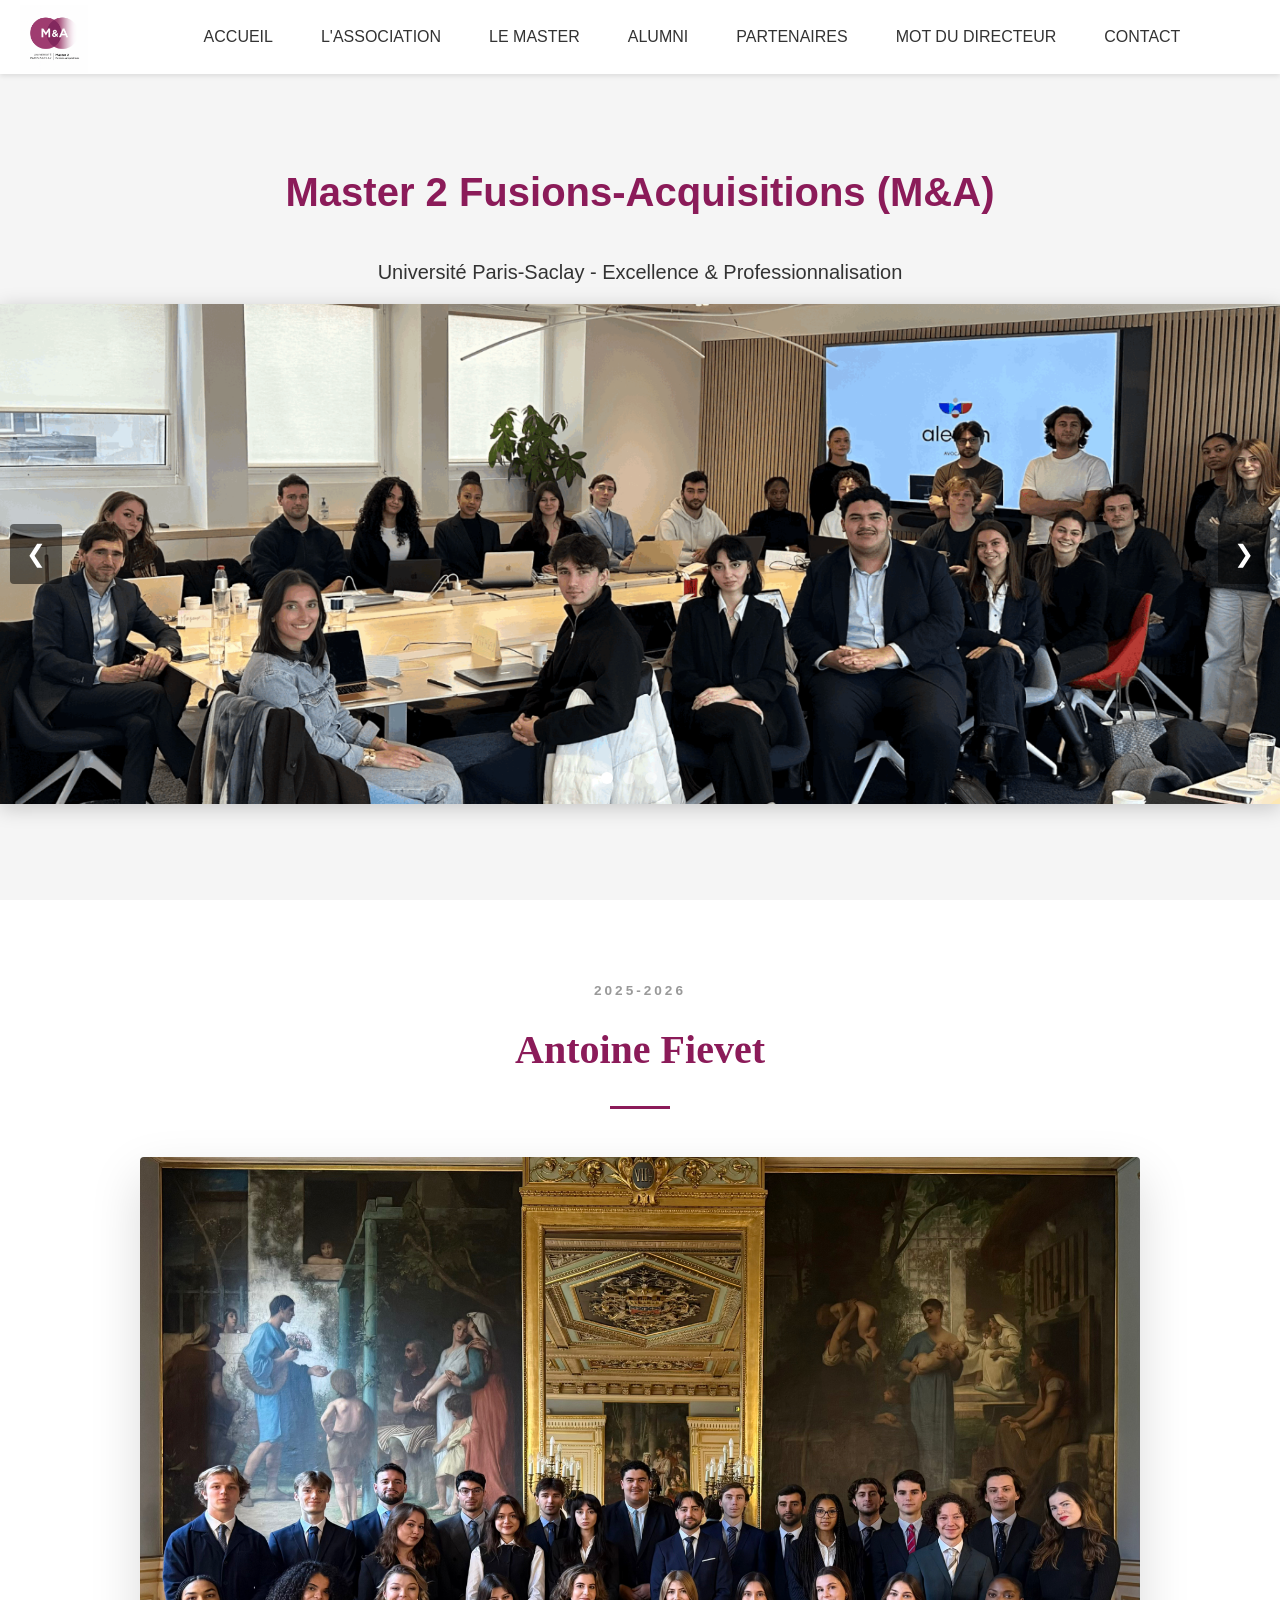
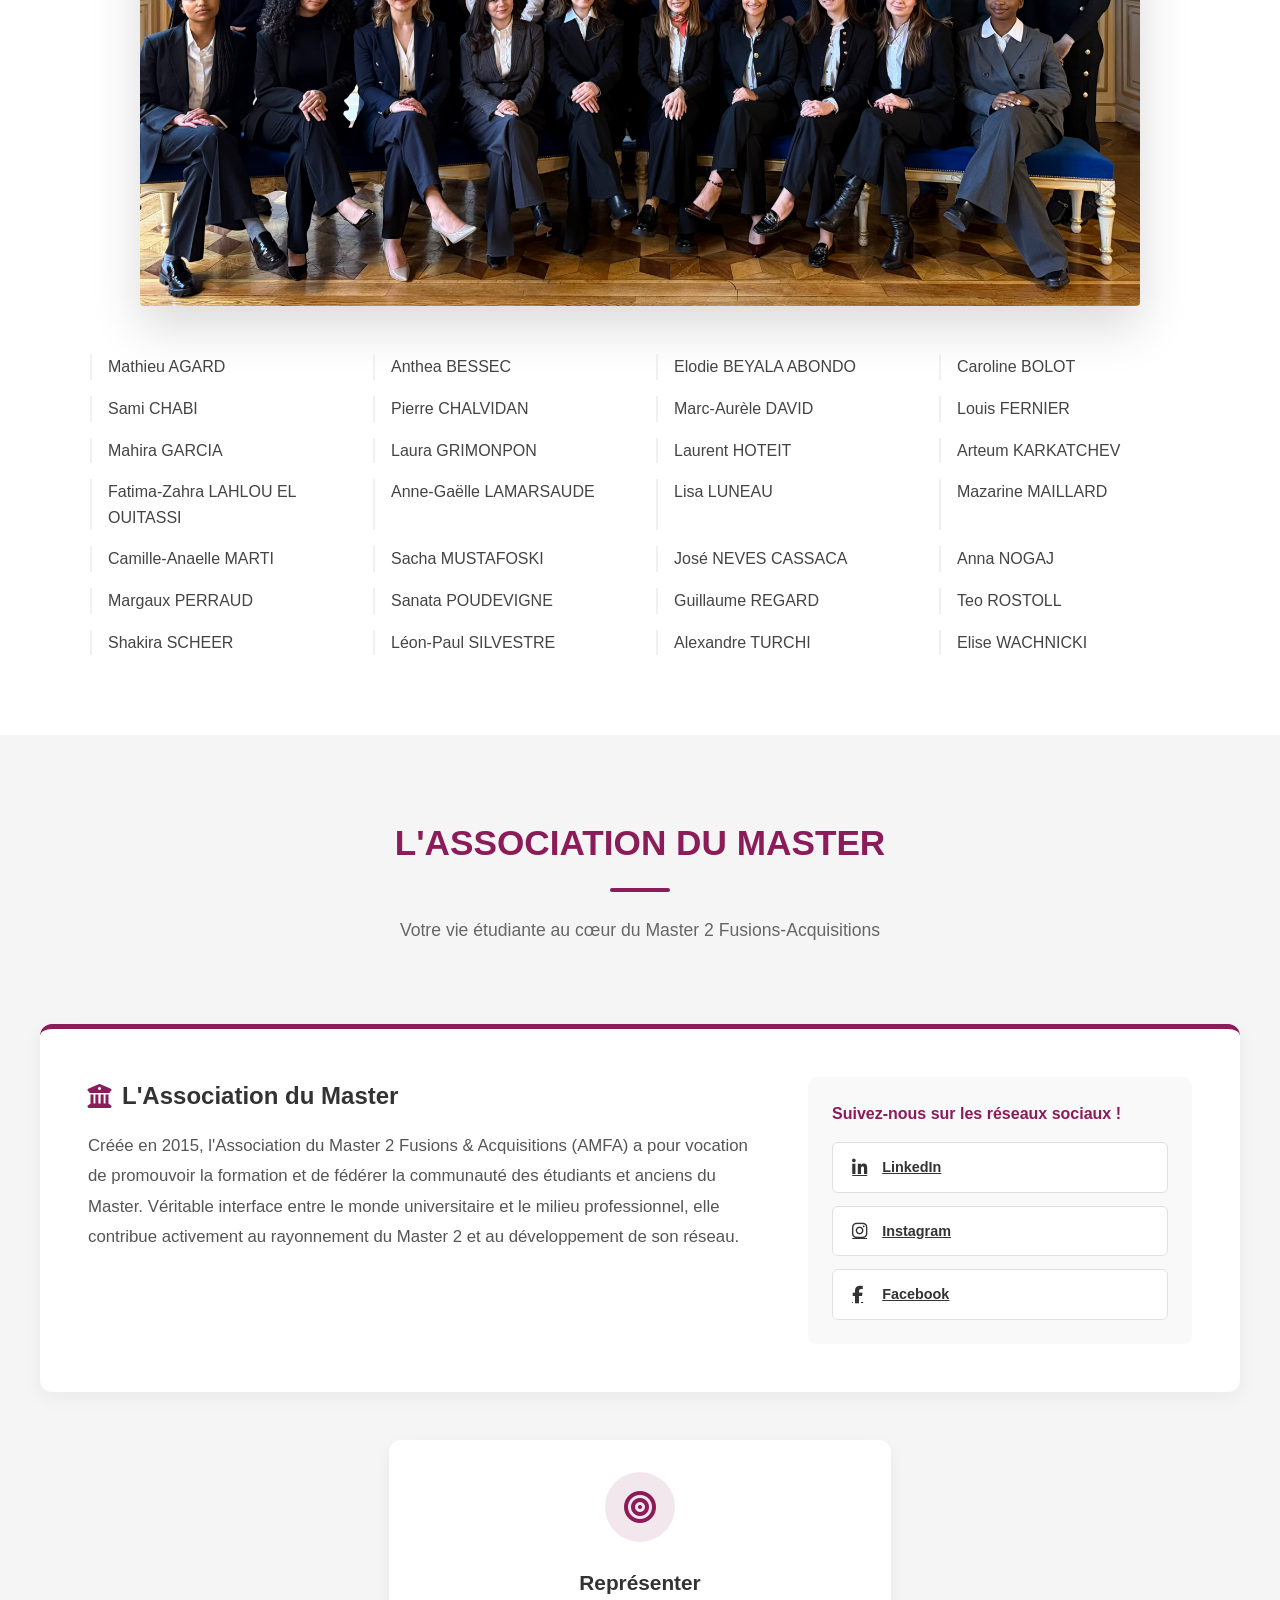
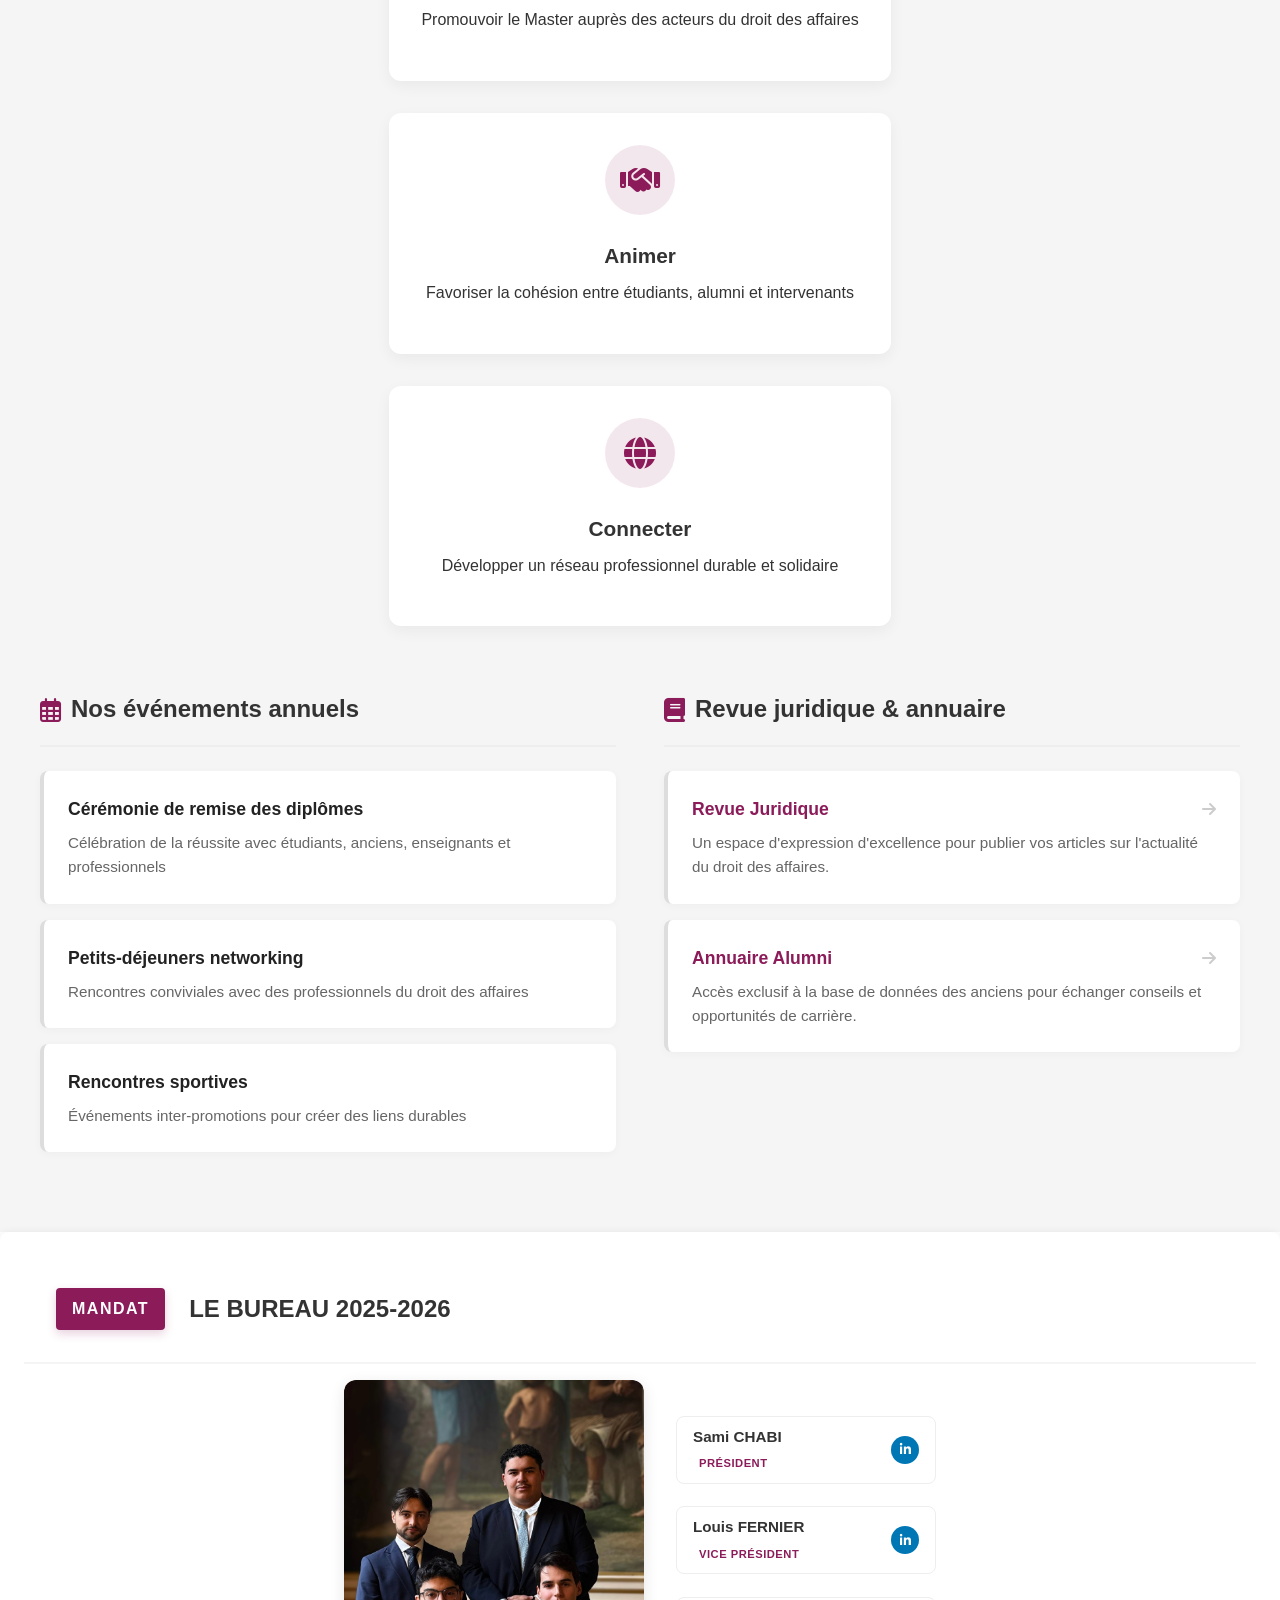
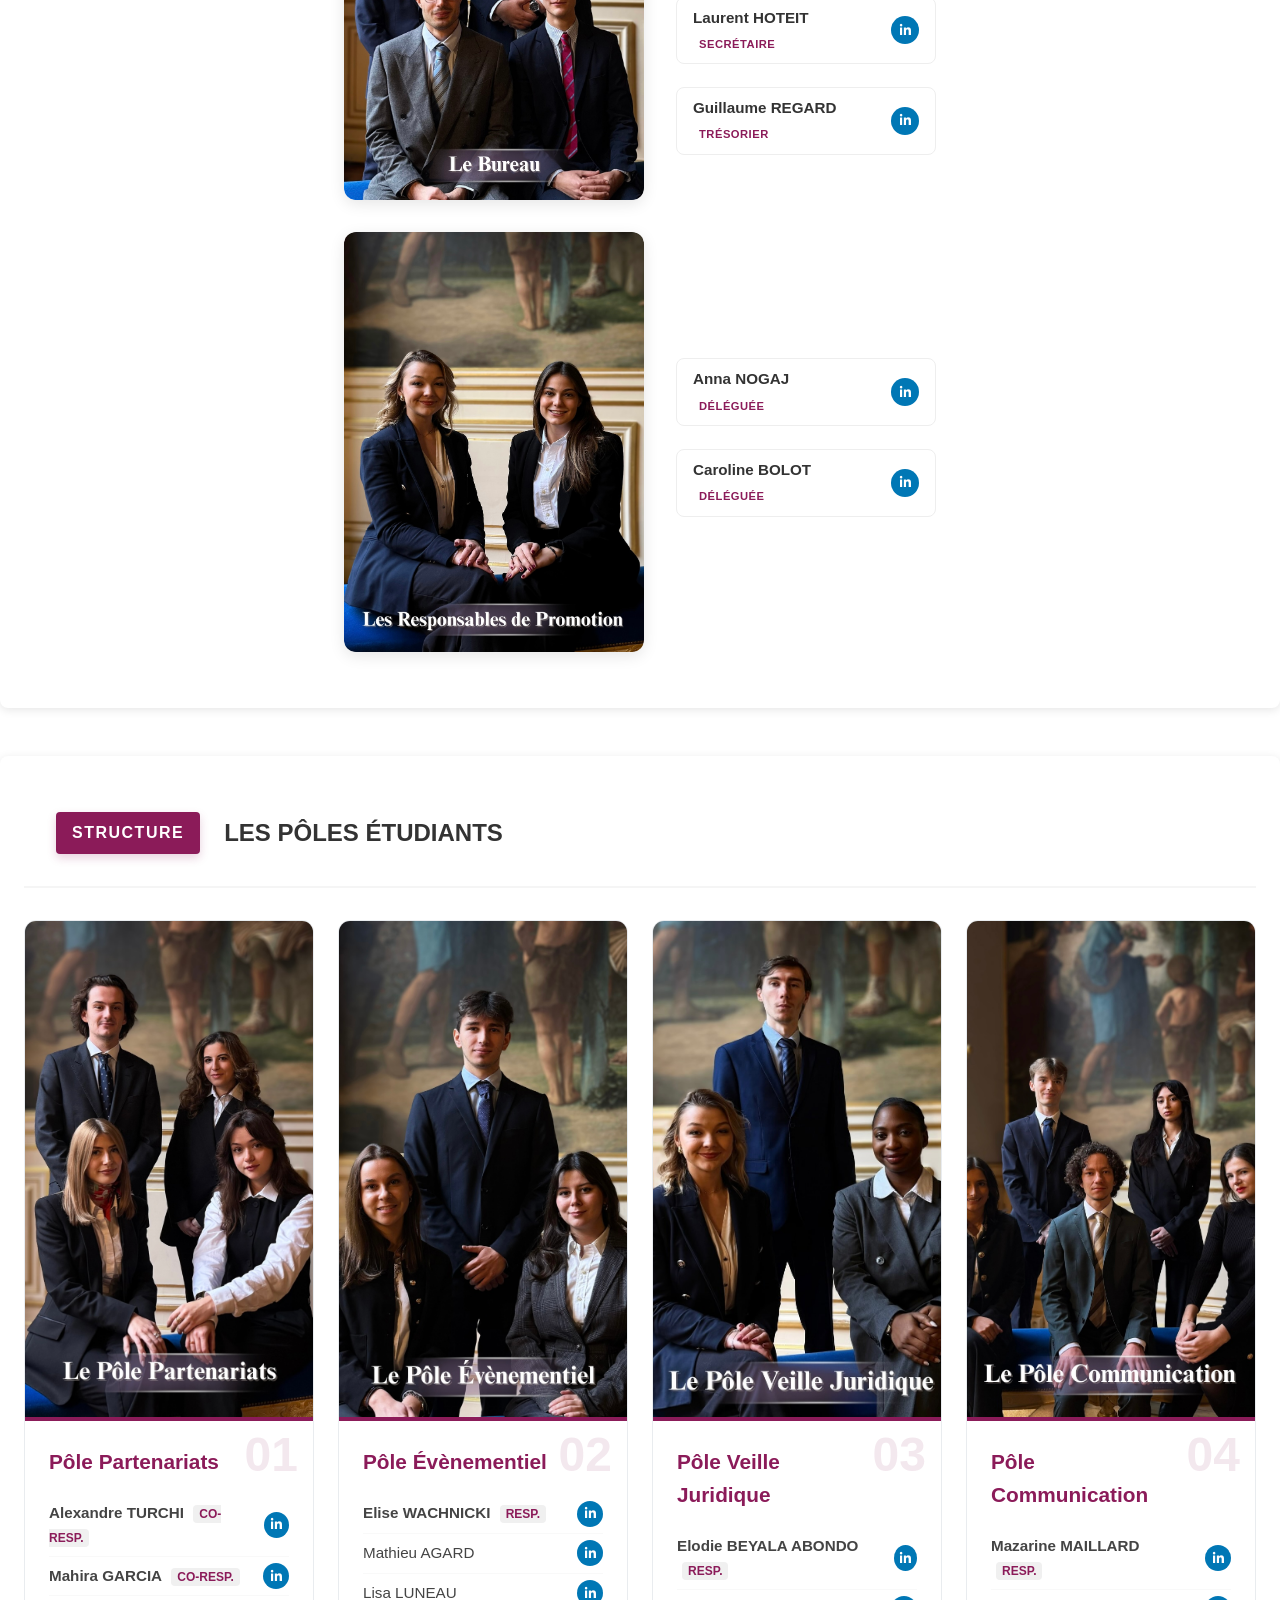
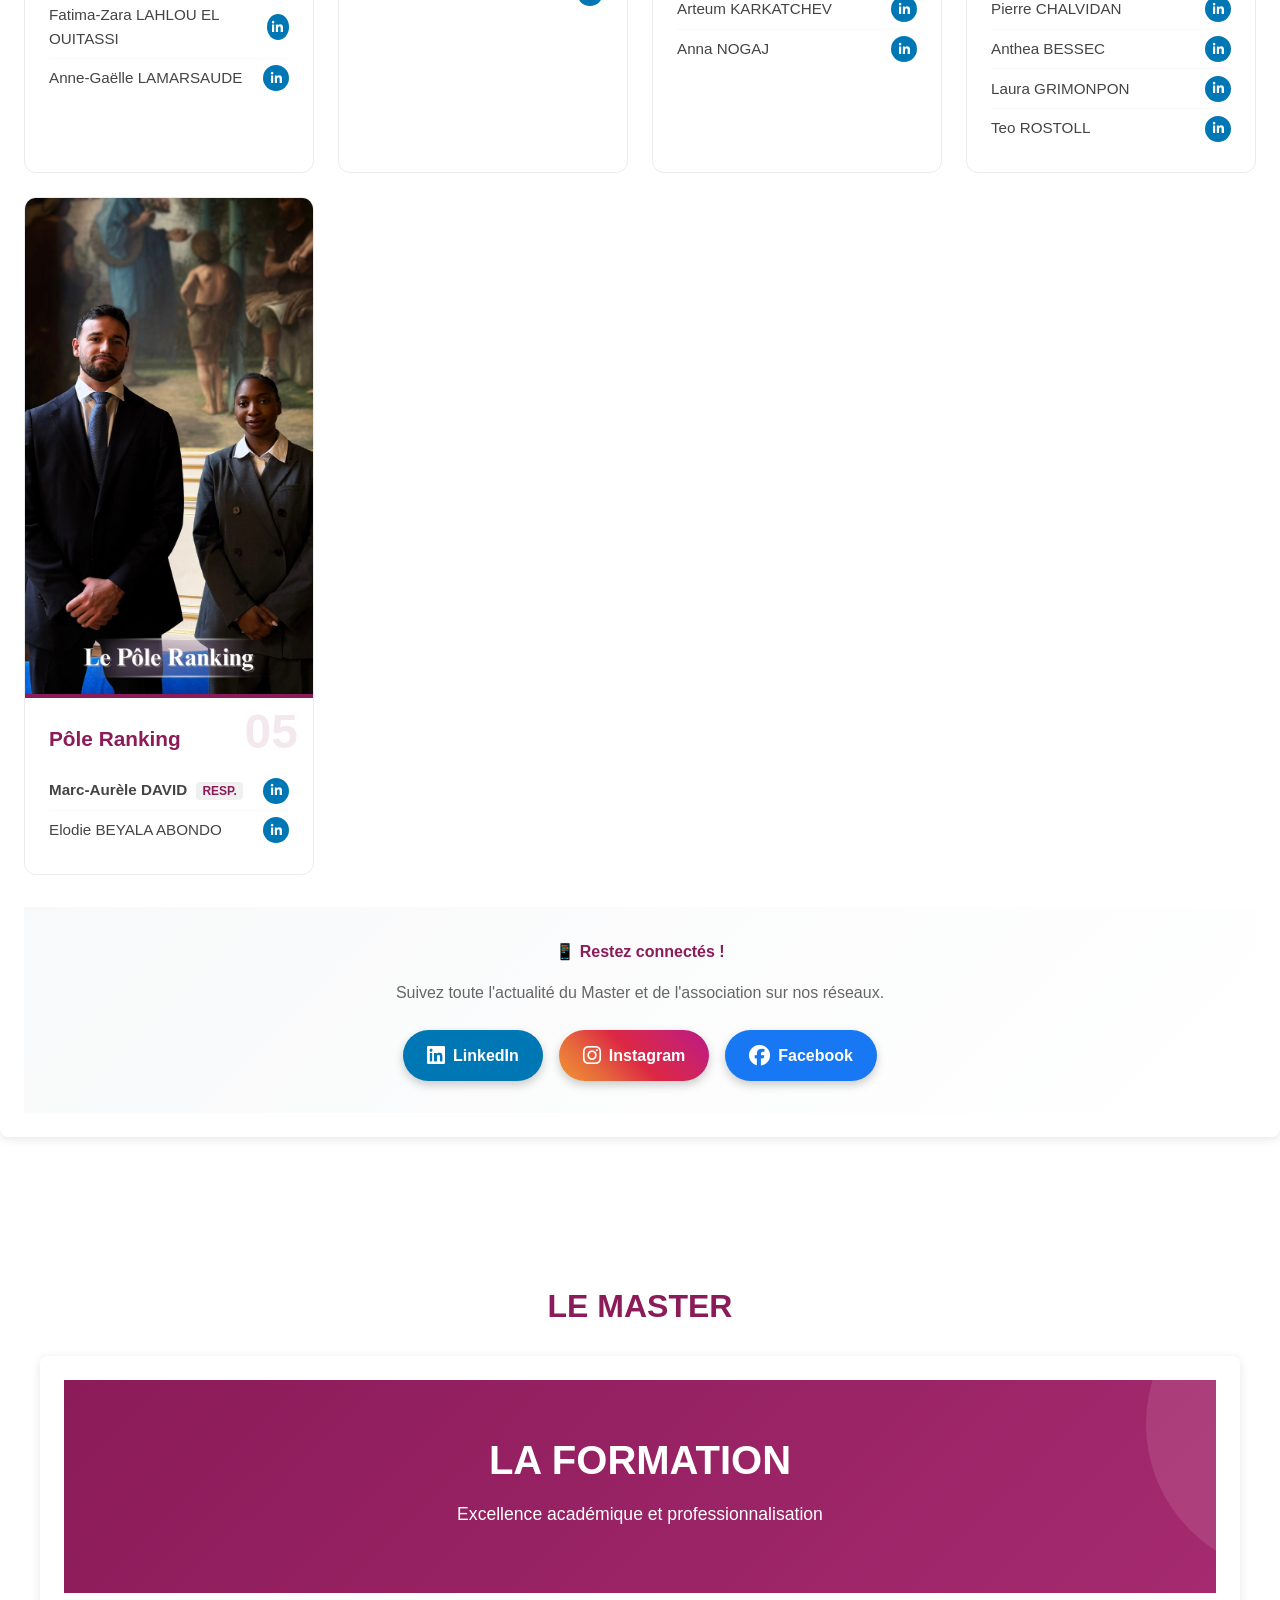
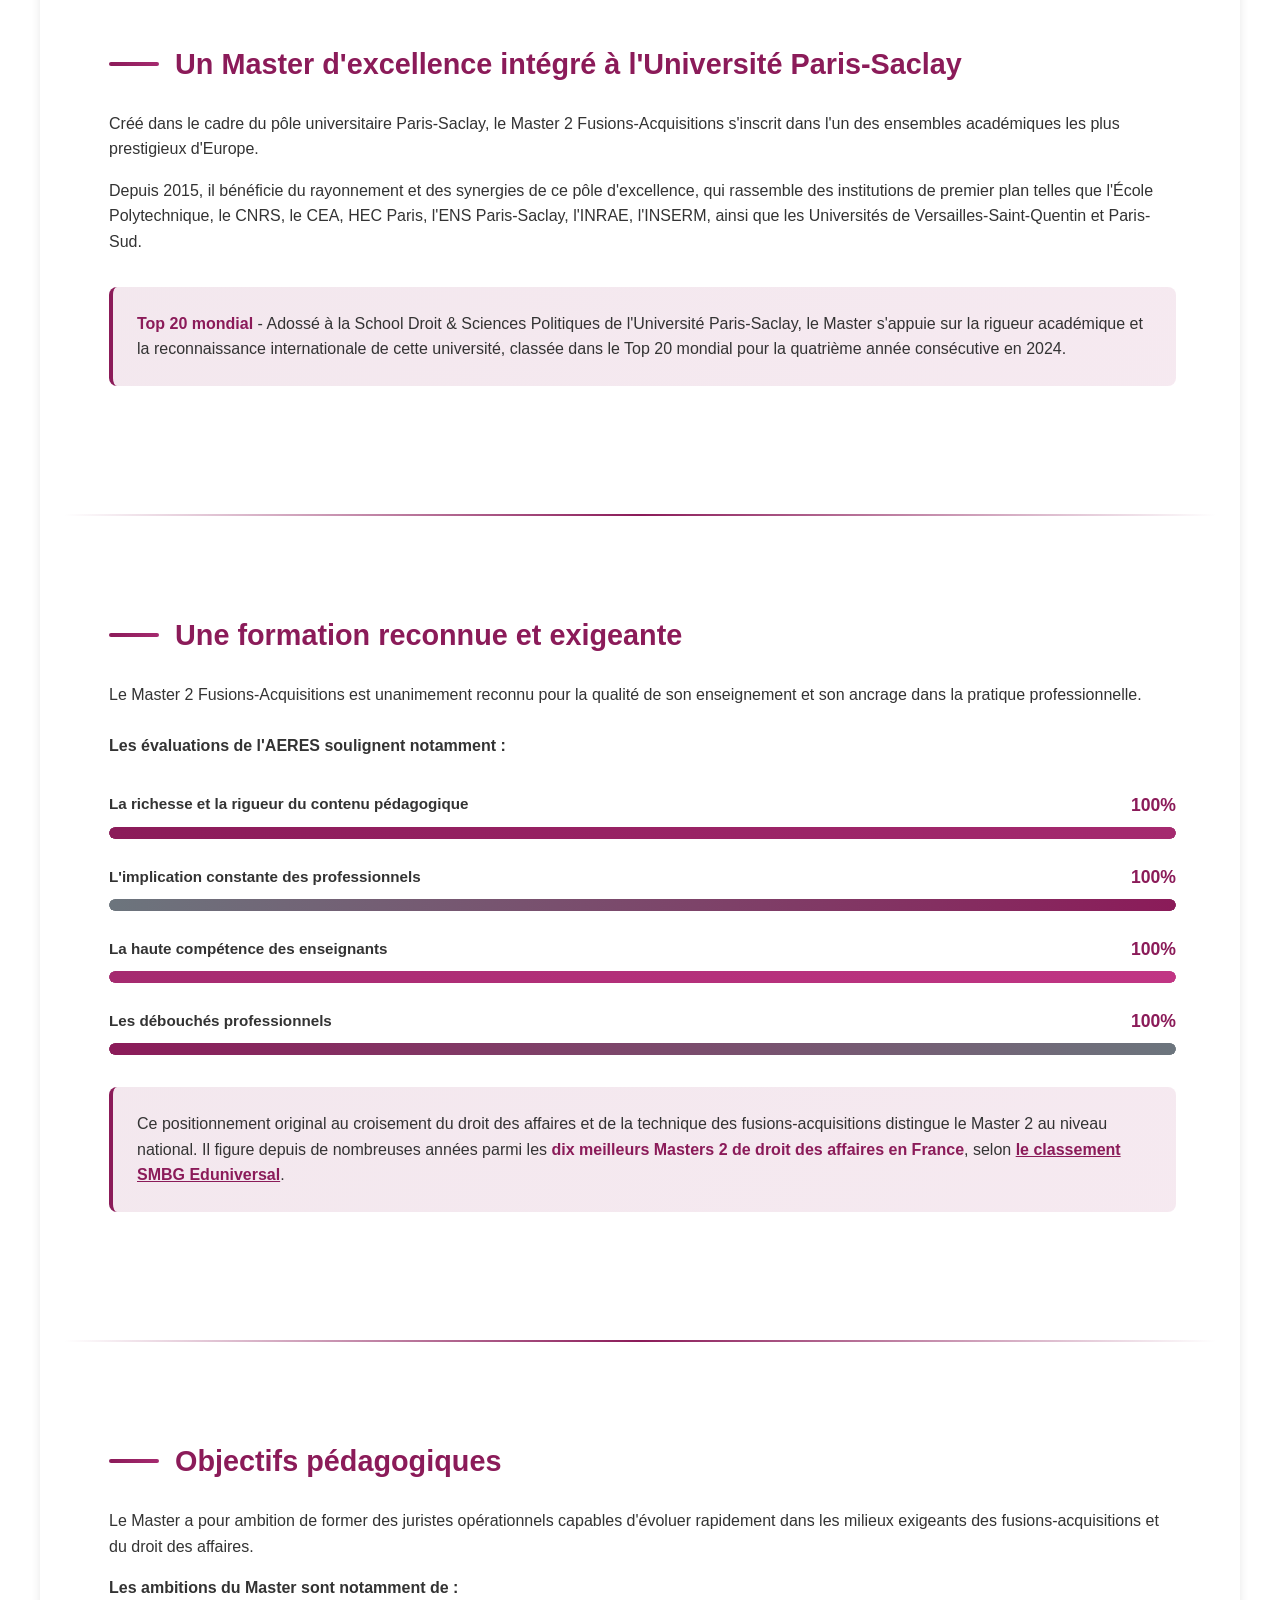
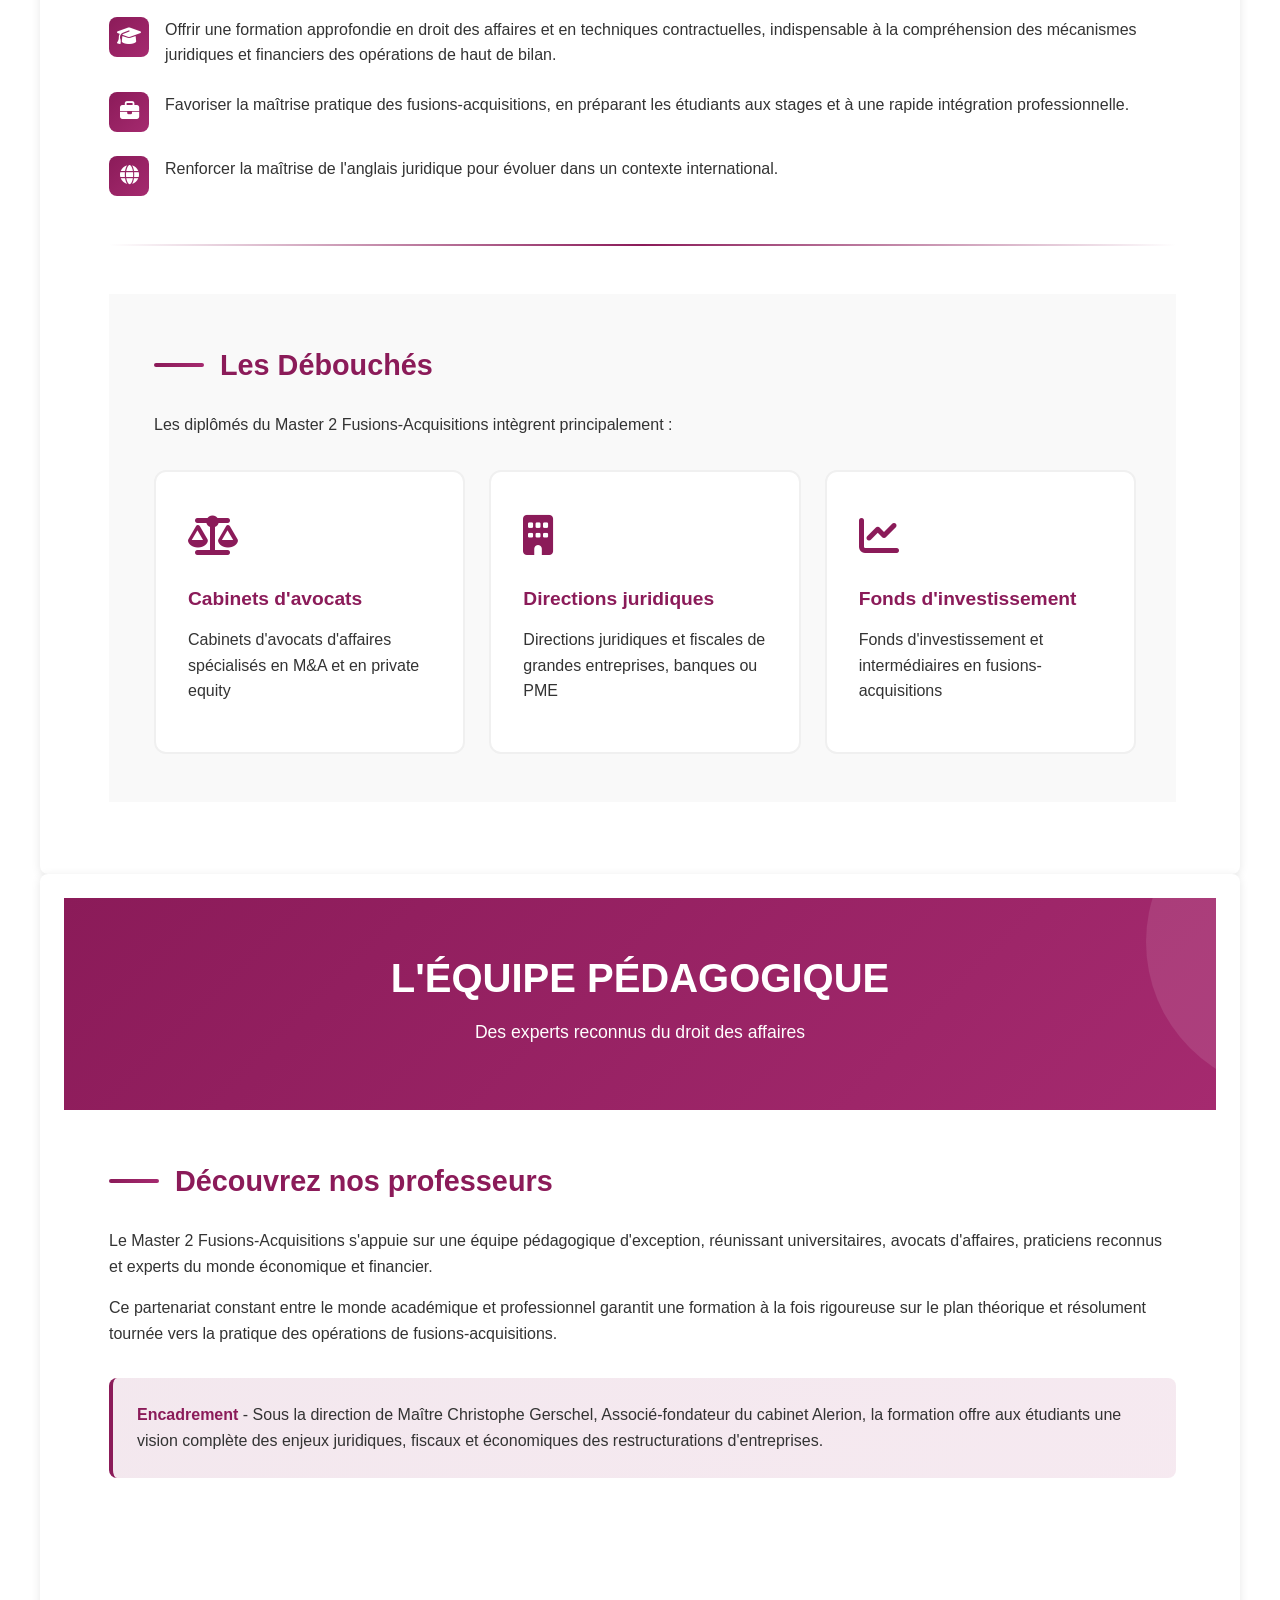
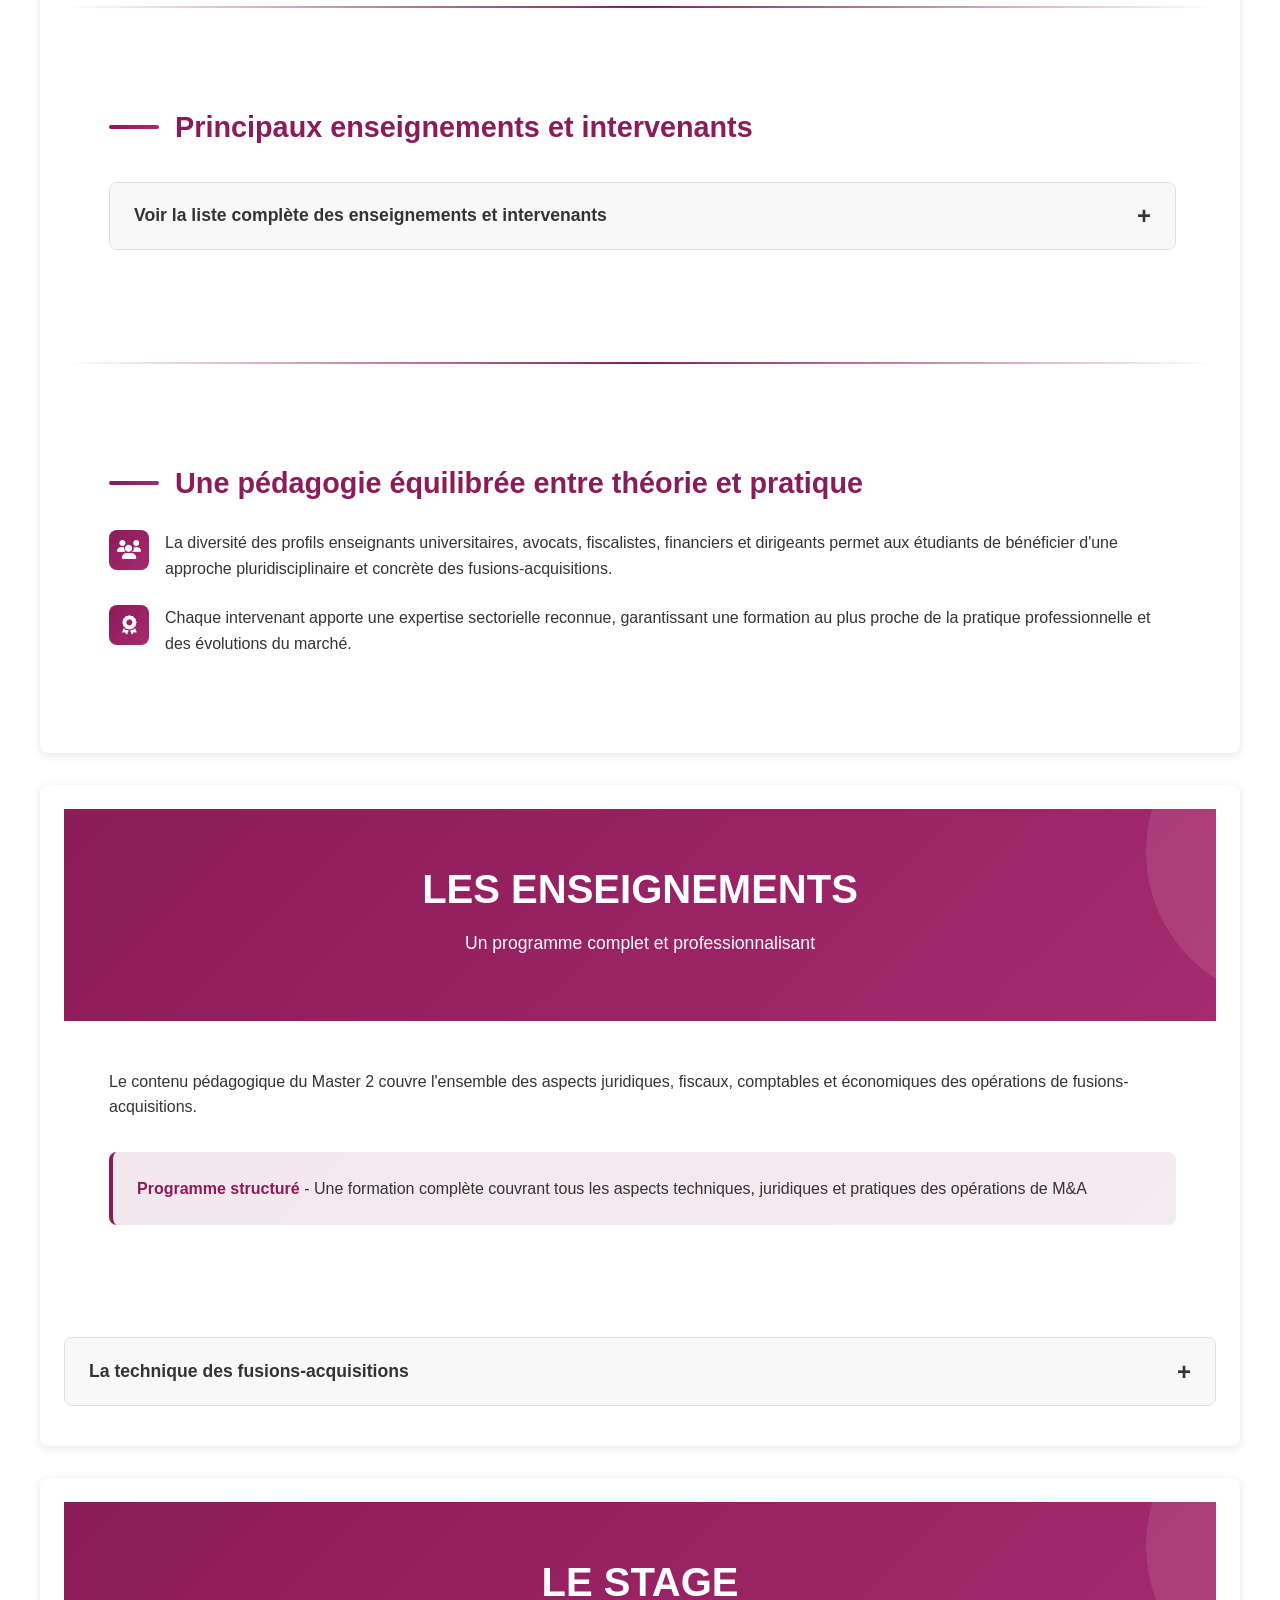
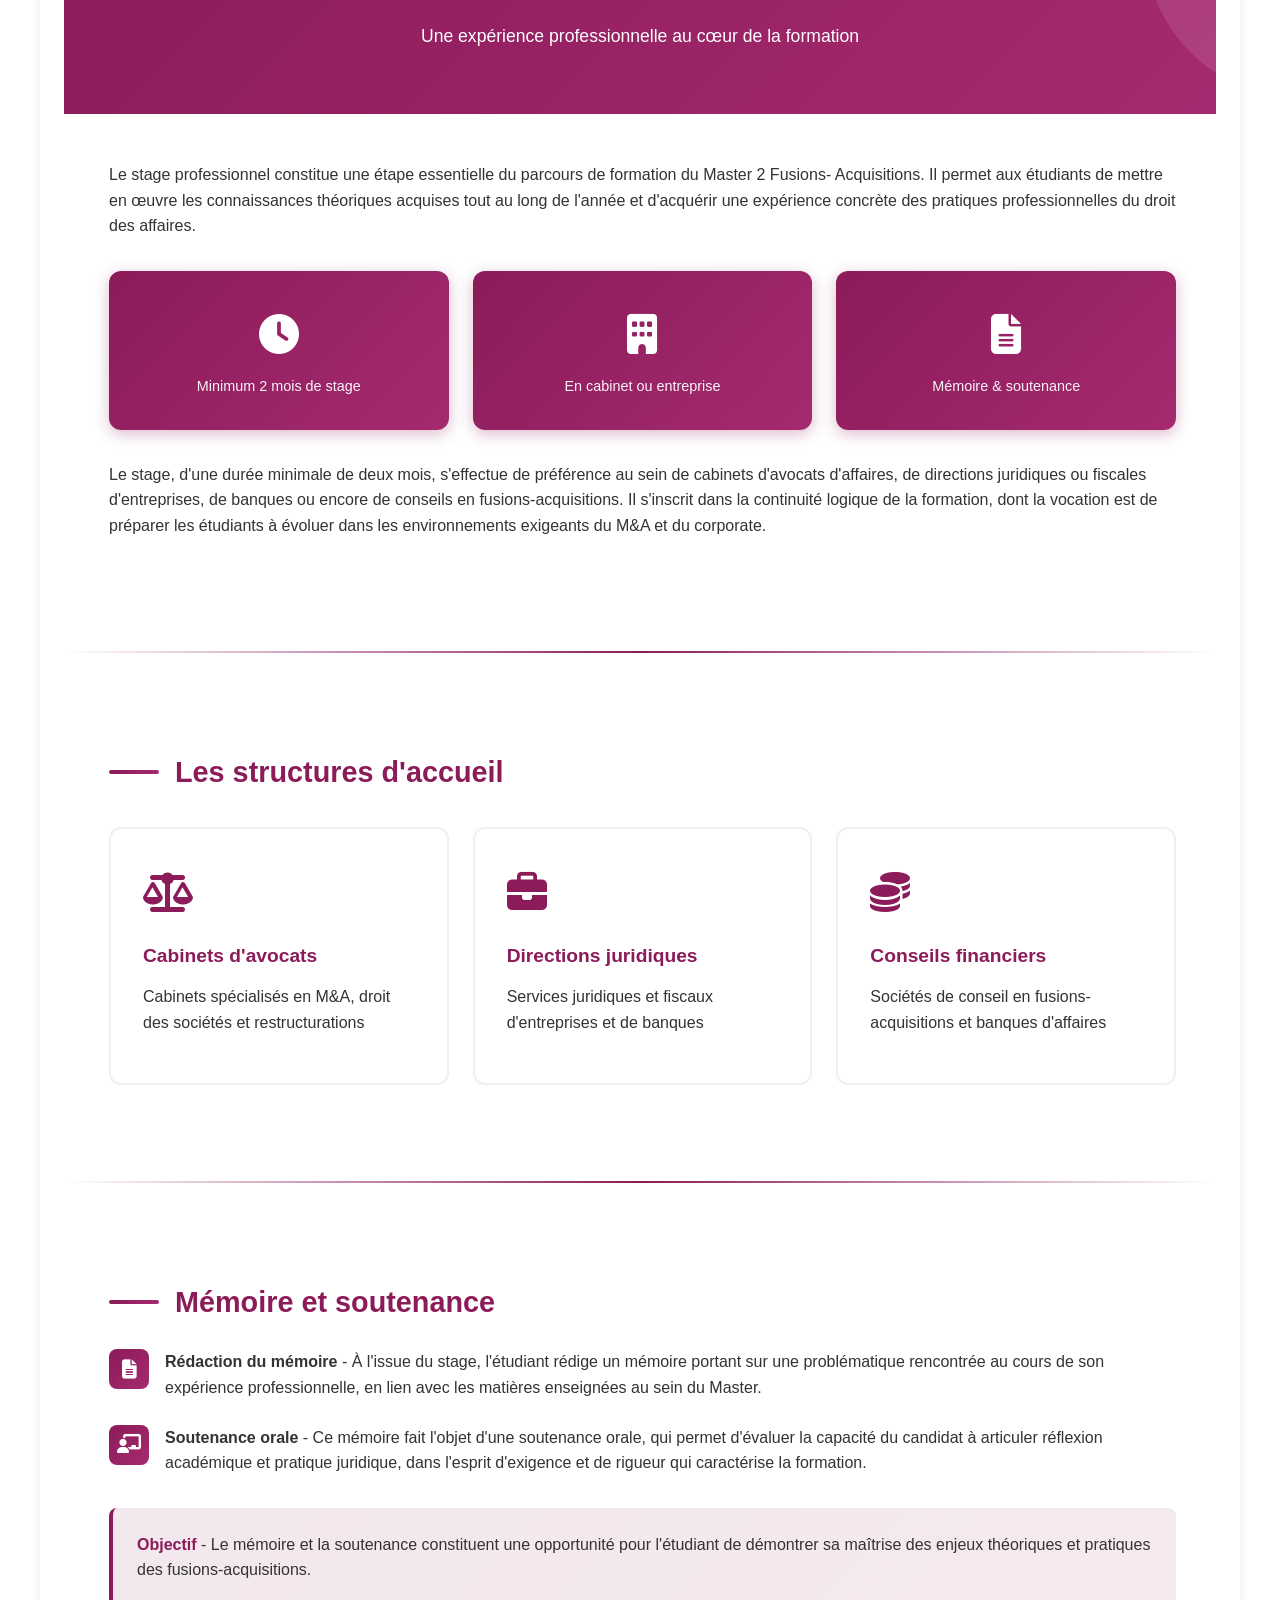
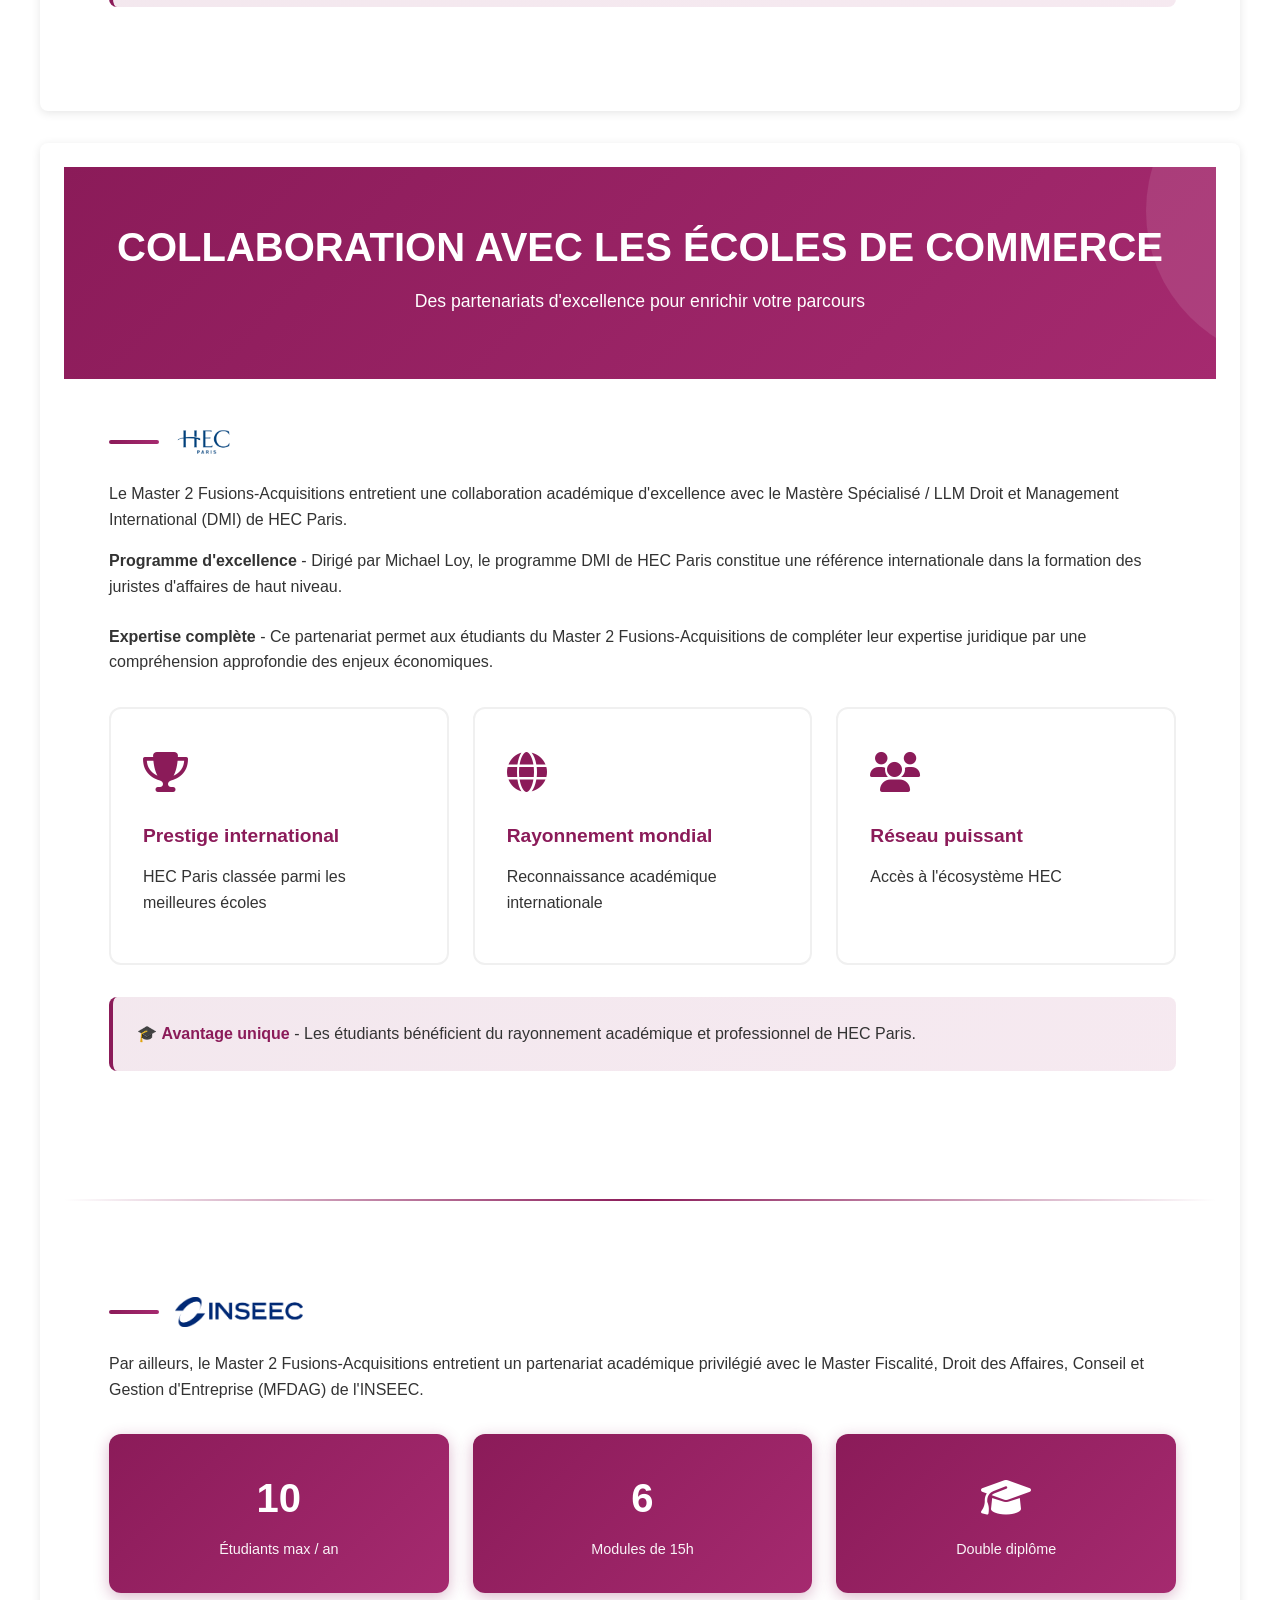
==== commit 610bbf03: "MAJ 17/02/2026" ====
--- a/index.html
+++ b/index.html
@@ -40,10 +40,12 @@
                     <li><a href="#enseignements" onclick="closeMenu()">Les Enseignements</a></li>
                     <li><a href="#equipe" onclick="closeMenu()">L'Equipe Pédagogique</a></li>
                     <li><a href="#stage" onclick="closeMenu()">Le Stage</a></li>
+                    <li><a href="#collaboration" onclick="closeMenu()">Ecoles de commerce en collaboration</a></li>
                     <li><a href="#certification" onclick="closeMenu()">Certification AMF</a></li>
-                    <li><a href="#collaboration" onclick="closeMenu()">Ecoles de commerce en collaboration</a></li>
                     <li><a href="#classement" onclick="closeMenu()">Classement SMBG Eduniversal</a></li>
                     <li><a href="#admission" onclick="closeMenu()">Admission</a></li>
+                    <li><a href="#green-sanctuaries" onclick="closeMenu()">Green Sanctuaries</a></li>
+                    <li><a href="#the-bench" onclick="closeMenu()">The Bench</a></li>
                     <li><a href="#universite" onclick="closeMenu()">L'Université Paris Saclay</a></li>
                 </ul>
             </li>
@@ -60,9 +62,8 @@
             </li>
             
             <li class="dropdown">
-                <a href="#entreprises">ENTREPRISES</a>
+                <a href="#entreprises">PARTENAIRES</a>
                 <ul class="submenu">
-                    <li><a href="#recrutement" onclick="closeMenu()">Recrutement</a></li>
                     <li><a href="#partenaire" onclick="closeMenu()">Devenir Partenaire</a></li>
                     <li><a href="#taxe" onclick="closeMenu()">Taxe d'apprentissage</a></li>
                 </ul>
@@ -85,13 +86,28 @@
         <div class="carousel">
             <div class="carousel-container">
                 <div class="carousel-slide active">
-                    <img src="images/photoPromo2025-2026.JPEG" alt="Image 1">
+                    <picture>
+                        <source media="(max-width: 768px)" srcset="images/Wagram-mobile.gif">
+                        <img src="images/Wagram.png" alt="Wagram">
+                    </picture>
                 </div>
                 <div class="carousel-slide">
-                    <img src="images/pexels-manon-ridet-2157179082-34605870.jpg" alt="Image 2">
+                    <picture>
+                        <source media="(max-width: 768px)" srcset="images/August-Debouzy-mobile.jpg">
+                        <img src="images/August-Debouzy.png" alt="August-Debouzy">
+                    </picture>
                 </div>
                 <div class="carousel-slide">
-                    <img src="images/pexels-muratak-34583083.jpg" alt="Image 3">
+                    <picture>
+                        <source media="(max-width: 768px)" srcset="images/Gibson-Dunn-mobile.jpg">
+                        <img src="images/Gibson-Dunn.png" alt="Moncey Avocats">
+                    </picture>
+                </div>
+                <div class="carousel-slide">
+                    <picture>
+                        <source media="(max-width: 768px)" srcset="images/Grant-Thornton-Societe-Avocats-mobile.jpg">
+                        <img src="images/Grant-Thornton-Societe-Avocats.png" alt="Moncey Avocats">
+                    </picture>
                 </div>
             </div>
             
@@ -104,6 +120,7 @@
                 <span class="indicator active" onclick="goToSlide(0)"></span>
                 <span class="indicator" onclick="goToSlide(1)"></span>
                 <span class="indicator" onclick="goToSlide(2)"></span>
+                <span class="indicator" onclick="goToSlide(3)"></span>
             </div>
         </div>
     </section>
@@ -113,8 +130,8 @@
     <div class="container">
         
         <div class="luxe-header">
-            <span class="year-label">CLASS OF 2025-2026</span>
-            <h2>Le nom de la promotion</h2>
+            <span class="year-label">2025-2026</span>
+            <h2>Antoine Fievet</h2>
             <div class="title-separator"></div>
         </div>
 
@@ -124,32 +141,34 @@
 
         <div class="promo-names-clean">
             <ul>
-                <li>Victor BEDOUT</li>
-                <li>Alexandre COUTANCE</li>
-                <li>Theo CRIBALLET</li>
-                <li>Bixente CINQUIN</li>
-                <li>Sibyl DES TOUCHES</li>
-                <li>Louis EMERAUD</li>
-                <li>Vincent FARJAOUI</li>
-                <li>Romain GACHOT</li>
-                <li>Estelle GEORGES</li>
-                <li>Line HOPPENOT</li>
-                <li>Anne-Sophie HUGUES</li>
-                <li>Céline JAIS</li>
-                <li>Naël KEBIR-FORRER</li>
-                <li>Kévayne DE LACROIX</li>
-                <li>Anthony MEGALE</li>
-                <li>Maxence MORTAGNE</li>
-                <li>Guédel-Boubacar NDIAYE</li>
-                <li>Line OUAHCHI</li>
-                <li>Syllia OULLADI</li>
-                <li>Edouard PAUTRAT</li>
-                <li>Jothika RADJA RADJAN</li>
-                <li>Joann RAVON</li>
-                <li>Mariam SALLAY</li>
-                <li>Kahina TAOUALIT</li>
-                <li>Léo VULLIEN</li>
-                <li>Hassan ZAKA</li>
+                <li>Mathieu AGARD</li>
+                <li>Anthea BESSEC</li>
+                <li>Elodie BEYALA ABONDO</li>
+                <li>Caroline BOLOT</li>
+                <li>Sami CHABI</li>
+                <li>Pierre CHALVIDAN</li>
+                <li>Marc-Aurèle DAVID</li>
+                <li>Louis FERNIER</li>
+                <li>Mahira GARCIA</li>
+                <li>Laura GRIMONPON</li>
+                <li>Laurent HOTEIT</li>
+                <li>Arteum KARKATCHEV</li>
+                <li>Fatima-Zahra LAHLOU EL OUITASSI</li>
+                <li>Anne-Gaëlle LAMARSAUDE</li>
+                <li>Lisa LUNEAU</li>
+                <li>Mazarine MAILLARD</li>
+                <li>Camille-Anaelle MARTI</li>
+                <li>Sacha MUSTAFOSKI</li>
+                <li>José NEVES CASSACA</li>
+                <li>Anna NOGAJ</li>
+                <li>Margaux PERRAUD</li>
+                <li>Sanata POUDEVIGNE</li>
+                <li>Guillaume REGARD</li>
+                <li>Teo ROSTOLL</li>
+                <li>Shakira SCHEER</li>
+                <li>Léon-Paul SILVESTRE</li>
+                <li>Alexandre TURCHI</li>
+                <li>Elise WACHNICKI</li>
             </ul>
         </div>
     </div>
@@ -177,9 +196,9 @@
             <div class="asso-social-side">
                 <p>Suivez-nous sur les réseaux sociaux !</p>
                 <div class="social-buttons">
-                    <a href="#" target="_blank" class="btn-social linkedin"><i class="fab fa-linkedin-in"></i> LinkedIn</a>
-                    <a href="#" target="_blank" class="btn-social instagram"><i class="fab fa-instagram"></i> Instagram</a>
-                    <a href="#" target="_blank" class="btn-social facebook"><i class="fab fa-facebook-f"></i> Facebook</a>
+                    <a href="https://www.linkedin.com/school/master-2-fusions-et-acquisitions-m-a/posts/?feedView=all" target="_blank" class="btn-social linkedin"><i class="fab fa-linkedin-in"></i> LinkedIn</a>
+                    <a href="https://www.instagram.com/m2fusionsacquisitions/?hl=fr" target="_blank" class="btn-social instagram"><i class="fab fa-instagram"></i> Instagram</a>
+                    <a href="https://www.facebook.com/m2fusacParisSaclay?locale=fr_FR" target="_blank" class="btn-social facebook"><i class="fab fa-facebook-f"></i> Facebook</a>
                 </div>
             </div>
         </div>
@@ -326,7 +345,6 @@
                 </div>
 
                     
-                    <!-- Pôles -->
                     <div id="poles" class="subsection">
     <div class="card asso-card">
         
@@ -346,10 +364,22 @@
                         <div class="pole-number">01</div>
                         <h4>Pôle Partenariats</h4>
                         <ul class="pole-members-list">
-                            <li><strong>Alexandre TURCHI</strong> <span class="role-tag">Co-Resp.</span></li>
-                            <li><strong>Mahira GARCIA</strong> <span class="role-tag">Co-Resp.</span></li>
-                            <li>Fatima-Zara LAHLOU EL OUITASSI</li>
-                            <li>Anne-Gaëlle LAMARSAUDE</li>
+                            <li>
+                                <span><strong>Alexandre TURCHI</strong> <span class="role-tag">Co-Resp.</span></span>
+                                <a href="https://www.linkedin.com/in/alexandre-turchi-4924b8209/" target="_blank" class="linkedin-mini"><i class="fab fa-linkedin-in"></i></a>
+                            </li>
+                            <li>
+                                <span><strong>Mahira GARCIA</strong> <span class="role-tag">Co-Resp.</span></span>
+                                <a href="https://www.linkedin.com/in/mahira-garcia/" target="_blank" class="linkedin-mini"><i class="fab fa-linkedin-in"></i></a>
+                            </li>
+                            <li>
+                                <span>Fatima-Zara LAHLOU EL OUITASSI</span>
+                                <a href="https://www.linkedin.com/in/fatima-zahra-lahlou-el-ouitassi-0b421917b/" target="_blank" class="linkedin-mini"><i class="fab fa-linkedin-in"></i></a>
+                            </li>
+                            <li>
+                                <span>Anne-Gaëlle LAMARSAUDE</span>
+                                <a href="https://www.linkedin.com/in/anne-ga%C3%ABlle-lamarsaude-05b866354/" target="_blank" class="linkedin-mini"><i class="fab fa-linkedin-in"></i></a>
+                            </li>
                         </ul>
                     </div>
                 </div>
@@ -362,24 +392,42 @@
                         <div class="pole-number">02</div>
                         <h4>Pôle Évènementiel</h4>
                         <ul class="pole-members-list">
-                            <li><strong>Elise WACHNICKI</strong> <span class="role-tag">Resp.</span></li>
-                            <li>Mathieu AGARD</li>
-                            <li>Lisa LUNEAU</li>
+                            <li>
+                                <span><strong>Elise WACHNICKI</strong> <span class="role-tag">Resp.</span></span>
+                                <a href="https://www.linkedin.com/in/elise-wachnicki-85a321234/" target="_blank" class="linkedin-mini"><i class="fab fa-linkedin-in"></i></a>
+                            </li>
+                            <li>
+                                <span>Mathieu AGARD</span>
+                                <a href="https://www.linkedin.com/in/mathieu-agard/" target="_blank" class="linkedin-mini"><i class="fab fa-linkedin-in"></i></a>
+                            </li>
+                            <li>
+                                <span>Lisa LUNEAU</span>
+                                <a href="https://www.linkedin.com/in/lisa-luneau-750197277/" target="_blank" class="linkedin-mini"><i class="fab fa-linkedin-in"></i></a>
+                            </li>
                         </ul>
                     </div>
                 </div>
 
                 <div class="pole-card">
                     <div class="pole-img-container">
-                        <img src="images/pole-juridique.jpg" alt="Équipe Pôle Veille Juridique" loading="lazy">
+                        <img src="images/pole-veille-juridique.jpg" alt="Équipe Pôle Veille Juridique" loading="lazy">
                     </div>
                     <div class="pole-content">
                         <div class="pole-number">03</div>
                         <h4>Pôle Veille Juridique</h4>
                         <ul class="pole-members-list">
-                            <li><strong>Elodie BEYALA ABONDO</strong> <span class="role-tag">Resp.</span></li>
-                            <li>Arteum KARKATCHEV</li>
-                            <li>Anna NOGAJ</li>
+                            <li>
+                                <span><strong>Elodie BEYALA ABONDO</strong> <span class="role-tag">Resp.</span></span>
+                                <a href="https://www.linkedin.com/in/elodie-beyala-abondo-457573269/" target="_blank" class="linkedin-mini"><i class="fab fa-linkedin-in"></i></a>
+                            </li>
+                            <li>
+                                <span>Arteum KARKATCHEV</span>
+                                <a href="https://www.linkedin.com/in/arteum-karkatchev-26564039b/" target="_blank" class="linkedin-mini"><i class="fab fa-linkedin-in"></i></a>
+                            </li>
+                            <li>
+                                <span>Anna NOGAJ</span>
+                                <a href="https://www.linkedin.com/in/anna-nogaj-4b4720260/" target="_blank" class="linkedin-mini"><i class="fab fa-linkedin-in"></i></a>
+                            </li>
                         </ul>
                     </div>
                 </div>
@@ -392,11 +440,26 @@
                         <div class="pole-number">04</div>
                         <h4>Pôle Communication</h4>
                         <ul class="pole-members-list">
-                            <li><strong>Mazarine MAILLARD</strong> <span class="role-tag">Resp.</span></li>
-                            <li>Pierre CHALVIDAN</li>
-                            <li>Anthea BESSEC</li>
-                            <li>Laura GRIMONPON</li>
-                            <li>Teo ROSTOLL</li>
+                            <li>
+                                <span><strong>Mazarine MAILLARD</strong> <span class="role-tag">Resp.</span></span>
+                                <a href="https://www.linkedin.com/in/mazarine-maillard-902b7b236/" target="_blank" class="linkedin-mini"><i class="fab fa-linkedin-in"></i></a>
+                            </li>
+                            <li>
+                                <span>Pierre CHALVIDAN</span>
+                                <a href="https://www.linkedin.com/in/pierre-chalvidan-815223398/" target="_blank" class="linkedin-mini"><i class="fab fa-linkedin-in"></i></a>
+                            </li>
+                            <li>
+                                <span>Anthea BESSEC</span>
+                                <a href="https://www.linkedin.com/in/antheabessec/" target="_blank" class="linkedin-mini"><i class="fab fa-linkedin-in"></i></a>
+                            </li>
+                            <li>
+                                <span>Laura GRIMONPON</span>
+                                <a href="https://www.linkedin.com/in/laura-grimonpon-a37720202/" target="_blank" class="linkedin-mini"><i class="fab fa-linkedin-in"></i></a>
+                            </li>
+                            <li>
+                                <span>Teo ROSTOLL</span>
+                                <a href="https://www.linkedin.com/in/t%C3%A9o-rostoll/" target="_blank" class="linkedin-mini"><i class="fab fa-linkedin-in"></i></a>
+                            </li>
                         </ul>
                     </div>
                 </div>
@@ -409,25 +472,33 @@
                         <div class="pole-number">05</div>
                         <h4>Pôle Ranking</h4>
                         <ul class="pole-members-list">
-                            <li><strong>Marc-Aurèle DAVID</strong> <span class="role-tag">Resp.</span></li>
-                            <li>Elodie BEYALA ABONDO</li>
+                            <li>
+                                <span><strong>Marc-Aurèle DAVID</strong> <span class="role-tag">Resp.</span></span>
+                                <a href="https://www.linkedin.com/in/marc-aur%C3%A8le-david-9265b1281/" target="_blank" class="linkedin-mini"><i class="fab fa-linkedin-in"></i></a>
+                            </li>
+                            <li>
+                                <span>Elodie BEYALA ABONDO</span>
+                                <a href="https://www.linkedin.com/in/elodie-beyala-abondo-457573269/" target="_blank" class="linkedin-mini"><i class="fab fa-linkedin-in"></i></a>
+                            </li>
                         </ul>
                     </div>
                 </div>
+            
+       
 
             </div> <div class="cta-social">
                 <div class="cta-box">
                     <h4>📱 Restez connectés !</h4>
                     <p>Suivez toute l'actualité du Master et de l'association sur nos réseaux.</p>
                     <div class="social-links-asso">
-                        <a href="#" target="_blank" class="social-btn linkedin"><i class="fab fa-linkedin"></i> LinkedIn</a>
-                        <a href="#" target="_blank" class="social-btn instagram"><i class="fab fa-instagram"></i> Instagram</a>
-                        <a href="#" target="_blank" class="social-btn facebook"><i class="fab fa-facebook"></i> Facebook</a>
-                    </div>
-                </div>
-            </div>
-
-        </div> </div> </div> ``` 
+                        <a href="https://www.linkedin.com/school/master-2-fusions-et-acquisitions-m-a/" target="_blank" class="social-btn linkedin"><i class="fab fa-linkedin"></i> LinkedIn</a>
+                        <a href="https://www.instagram.com/m2fusionsacquisitions/?hl=fr" target="_blank" class="social-btn instagram"><i class="fab fa-instagram"></i> Instagram</a>
+                        <a href="https://www.facebook.com/m2fusacParisSaclay?locale=fr_FR" target="_blank" class="social-btn facebook"><i class="fab fa-facebook"></i> Facebook</a>
+                    </div>
+                </div>
+            </div>
+
+        </div> </div> </div>
     
 
     <!-- Master 2 -->
@@ -911,6 +982,112 @@
                 </div>
             </div>
             
+
+            <!-- collaboration -->
+            <div id="collaboration" class="subsection">
+    <div class="card">
+        <div class="collaboration-header">
+            <h3>COLLABORATION AVEC LES ÉCOLES DE COMMERCE</h3>
+            <p class="subtitle">Des partenariats d'excellence pour enrichir votre parcours</p>
+        </div>
+
+        <div class="collaboration-content">
+            
+            <div class="info-section">
+                <h4>
+                    <img src="images/HEC_Paris.png.png" alt="Logo HEC Paris" class="logo-collab">
+                </h4>
+                
+                <p>
+                    Le Master 2 Fusions-Acquisitions entretient une collaboration académique d'excellence avec le
+                    Mastère Spécialisé / LLM Droit et Management International (DMI) de HEC Paris.
+                </p>
+
+                <div class="icon-text">
+                    <div>
+                        <strong>Programme d'excellence</strong> - Dirigé par Michael Loy, le programme DMI de HEC Paris constitue une référence internationale dans la formation des juristes d'affaires de haut niveau.
+                    </div>
+                </div>
+
+                <div class="icon-text">
+                    <div>
+                        <strong>Expertise complète</strong> - Ce partenariat permet aux étudiants du Master 2 Fusions-Acquisitions de compléter leur expertise juridique par une compréhension approfondie des enjeux économiques.
+                    </div>
+                </div>
+
+                <div class="cards-grid">
+                    <div class="mini-card">
+                        <div class="icon"><i class="fas fa-trophy"></i></div>
+                        <h5>Prestige international</h5>
+                        <p>HEC Paris classée parmi les meilleures écoles</p>
+                    </div>
+
+                    <div class="mini-card">
+                        <div class="icon"><i class="fas fa-globe"></i></div>
+                        <h5>Rayonnement mondial</h5>
+                        <p>Reconnaissance académique internationale</p>
+                    </div>
+
+                    <div class="mini-card">
+                        <div class="icon"><i class="fas fa-users"></i></div>
+                        <h5>Réseau puissant</h5>
+                        <p>Accès à l'écosystème HEC</p>
+                    </div>
+                </div>
+
+                <div class="highlight-box">
+                     🎓 <strong>Avantage unique</strong> - Les étudiants bénéficient du rayonnement académique et professionnel de HEC Paris.
+                </div>
+            </div>
+
+            <hr class="divider">
+
+            <div class="info-section">
+                <h4>
+                    <img src="images/LogoInseec.png" alt="Logo INSEEC" class="logo-collab">
+                </h4>
+                
+                <p>
+                    Par ailleurs, le Master 2 Fusions-Acquisitions entretient un partenariat académique privilégié avec le Master
+                    Fiscalité, Droit des Affaires, Conseil et Gestion d'Entreprise (MFDAG) de l'INSEEC.
+                </p>
+
+                <div class="stats-container" style="margin: 2rem 0;">
+                    <div class="stat-box">
+                        <div class="number">10</div>
+                        <div class="label">Étudiants max / an</div>
+                    </div>
+                    <div class="stat-box">
+                        <div class="number">6</div>
+                        <div class="label">Modules de 15h</div>
+                    </div>
+                    <div class="stat-box">
+                        <div class="number"><i class="fas fa-graduation-cap"></i></div>
+                        <div class="label">Double diplôme</div>
+                    </div>
+                </div>
+
+                <div class="icon-text">
+                    <div>
+                        <strong>Formation complémentaire</strong> - Jusqu'à dix étudiants peuvent intégrer le programme MFDAG de l'INSEEC chaque année pour suivre six modules spécifiques.
+                    </div>
+                </div>
+
+                <div class="icon-text">
+                    <div>
+                        <strong>Frais réduits</strong> - Les étudiants bénéficient de tarifs préférentiels grâce au partenariat.
+                    </div>
+                </div>
+
+                <div class="highlight-box">
+                    🎓 <strong>Double diplôme</strong> - Obtention du Master 2 de l'Université Paris-Saclay ET du Master spécialisé MFDAG de l'INSEEC.
+                </div>
+            </div>
+
+        </div>
+    </div>
+</div>
+
             <!-- Certification -->
             <div id="certification" class="subsection">
                 <div class="card">
@@ -958,111 +1135,6 @@
                         </div>
                     </div>
                 </div>
-
-            <!-- Collaboration -->
-            <div id="collaboration" class="subsection">
-                <div class="card">
-                    <div class="collaboration-header">
-                        <h3>COLLABORATION AVEC LES ÉCOLES DE COMMERCE</h3>
-                        <p class="subtitle">Des partenariats d'excellence pour enrichir votre parcours</p>
-                    </div>
-
-                    <div class="collaboration-content">
-                        <div class="info-section">
-                            <h4>
-                                <img src="images/LogoInseec.png" alt="Logo INSEEC" class="logo-collab">
-                            </h4>
-                            
-                            <p>
-                                Le Master 2 Fusions-Acquisitions entretient un partenariat académique privilégié avec le Master
-                                Fiscalité, Droit des Affaires, Conseil et Gestion d'Entreprise (MFDAG) de l'INSEEC. Ce partenariat
-                                offre la possibilité aux étudiants de bénéficier d'une formation complémentaire en gestion, finance et
-                                fiscalité.
-                            </p>
-
-                            <div class="stats-container" style="margin: 2rem 0;">
-                                <div class="stat-box">
-                                    <div class="number">10</div>
-                                    <div class="label">Étudiants maximum par an</div>
-                                </div>
-                                <div class="stat-box">
-                                    <div class="number">6</div>
-                                    <div class="label">Modules de 15h chacun</div>
-                                </div>
-                                <div class="stat-box">
-                                    <div class="number"><i class="fas fa-graduation-cap"></i></div>
-                                    <div class="label">Double diplôme</div>
-                                </div>
-                            </div>
-
-                            <div class="icon-text">
-                                <div>
-                                    <strong>Formation complémentaire</strong> - Chaque année, jusqu'à dix étudiants du Master 2 Fusions-Acquisitions ont la possibilité d'intégrer le programme MFDAG de l'INSEEC. Ils suivent six modules spécifiques de quinze heures chacun, conçus pour enrichir leur compréhension des enjeux économiques et financiers des opérations de fusions-acquisitions.
-                                </div>
-                            </div>
-
-                            <div class="icon-text">
-                                <div>
-                                    <strong>Frais réduits</strong> - Les étudiants bénéficient de frais d'inscription réduits dans le cadre du partenariat entre les deux établissements.
-                                </div>
-                            </div>
-
-                            <div class="highlight-box">
-                                🎓 <strong>Double diplôme</strong> - Ce dispositif permet aux étudiants d'obtenir un double diplôme du Master 2 Fusions-Acquisitions délivré par l'Université Paris-Saclay ainsi que du Master spécialisé Fiscalité, Droit des Affaires, Conseil et Gestion d'Entreprise (MFDAG) délivré par l'INSEEC.
-                            </div>
-                        </div>
-
-                        <hr class="divider">
-
-                        <div class="info-section">
-                            <h4>
-                                <img src="images/HEC_Paris.png.png" alt="Logo HEC Paris" class="logo-collab">
-                            </h4>
-                            
-                            <p>
-                                De même, le Master 2 Fusions-Acquisitions entretient une collaboration académique d'excellence avec le
-                                Mastère Spécialisé / LLM Droit et Management International (DMI) de HEC Paris.
-                            </p>
-
-                            <div class="icon-text">
-                                <div>
-                                    <strong>Programme d'excellence</strong> - Dirigé par Michael Loy, le programme DMI de HEC Paris constitue une référence internationale dans la formation des juristes d'affaires de haut niveau. Depuis plus de vingt ans, cette formation intensive et reconnue mondialement prépare ses diplômés à exercer dans les cabinets d'avocats internationaux, les grandes entreprises et les institutions financières les plus prestigieuses.
-                                </div>
-                            </div>
-
-                            <div class="icon-text">
-                                <div>
-                                    <strong>Expertise complète</strong> - Ce partenariat permet aux étudiants du Master 2 Fusions-Acquisitions de compléter leur expertise juridique par une compréhension approfondie des enjeux économiques, stratégiques et managériaux de l'entreprise.
-                                </div>
-                            </div>
-
-                            <div class="cards-grid">
-                                <div class="mini-card">
-                                    <div class="icon"><i class="fas fa-trophy"></i></div>
-                                    <h5>Prestige international</h5>
-                                    <p>HEC Paris classée parmi les meilleures écoles de commerce au monde</p>
-                                </div>
-
-                                <div class="mini-card">
-                                    <div class="icon"><i class="fas fa-globe"></i></div>
-                                    <h5>Rayonnement mondial</h5>
-                                    <p>Reconnaissance académique et professionnelle internationale</p>
-                                </div>
-
-                                <div class="mini-card">
-                                    <div class="icon"><i class="fas fa-users"></i></div>
-                                    <h5>Réseau puissant</h5>
-                                    <p>Accès à l'écosystème HEC et ses 70 000 diplômés</p>
-                                </div>
-                            </div>
-
-                            <div class="highlight-box">
-                                 <strong>Avantage unique</strong> - Grâce à cette collaboration, les étudiants du Master bénéficient du rayonnement académique et professionnel de HEC Paris, régulièrement classée parmi les meilleures écoles de commerce au monde.
-                            </div>
-                        </div>
-                    </div>
-                </div>
-            </div>
 
             <!-- Classement -->
             <div id="classement" class="subsection">
@@ -1098,7 +1170,7 @@
 
                         <div class="highlight-box" style="text-align: center; margin-top: 2rem;">
                             🔗 <strong>En savoir plus</strong><br>
-                            Consultez le classement complet sur <a href="https://www.meilleurs-masters.com/" target="_blank" style="color: #8b1b59; font-weight: bold;">Eduniversal</a>
+                            Consultez le classement complet sur <a href="https://www.meilleurs-masters.com/master-droit-des-affaires/universite-paris-saclay-universite-d-evry-m2-fusions-acquisitions.html" target="_blank" style="color: #8b1b59; font-weight: bold;">Eduniversal</a>
                         </div>
                     </div>
                 </div>
@@ -1242,6 +1314,129 @@
                     </div>
                 </div>
             </div>
+
+            <!-- green sanctuaries-->
+            <div id="green-sanctuaries" class="subsection">
+        <div class="card">
+            <div class="green-header">
+                <h3>GREEN SANCTUARIES</h3>
+                <p class="subtitle">L'engagement écologique porté par la direction du Master</p>
+            </div>
+
+            <div class="formation-content">
+                <div class="info-section">
+                    <h4>
+                        <i class="fas fa-leaf" style="color: #2d5a27;"></i> 
+                        Un fonds de dotation pour la biodiversité
+                    </h4>
+                    
+                    <p>
+                        Fondé en 2022 par <strong>Christophe Gerschel</strong> (Directeur du Master 2) et sa fille Flora, 
+                        <strong>Green Sanctuaries</strong> est une organisation dédiée à la protection des forêts primaires 
+                        et de la biodiversité à travers le monde.
+                    </p>
+
+                    <div class="highlight-box" style="border-left-color: #2d5a27; background: rgba(45, 90, 39, 0.05);">
+                        🌿 <strong>Le Mantra</strong> - <em>"Green is the future gold."</em><br>
+                        Convaincus que la protection de la nature est la valeur refuge de demain, les fondateurs agissent concrètement pour préserver l'habitabilité de la Terre.
+                    </div>
+                </div>
+
+                <hr class="divider" style="background: linear-gradient(90deg, transparent, #2d5a27, transparent);">
+
+                <div class="info-section">
+                    <h4>Nos missions</h4>
+                    
+                    <div class="cards-grid">
+                        <div class="mini-card" style="border-color: #e8f5e9;">
+                            <div class="icon"><i class="fas fa-tree" style="color: #2d5a27;"></i></div>
+                            <h5 style="color: #2d5a27;">Protéger</h5>
+                            <p>Acquisition et sanctuarisation de forêts menacées (France, Amazonie, Afrique)</p>
+                        </div>
+
+                        <div class="mini-card" style="border-color: #e8f5e9;">
+                            <div class="icon"><i class="fas fa-hands-helping" style="color: #2d5a27;"></i></div>
+                            <h5 style="color: #2d5a27;">Soutenir</h5>
+                            <p>Alliance avec les peuples autochtones pour protéger leurs terres et leurs cultures</p>
+                        </div>
+
+                        <div class="mini-card" style="border-color: #e8f5e9;">
+                            <div class="icon"><i class="fas fa-graduation-cap" style="color: #2d5a27;"></i></div>
+                            <h5 style="color: #2d5a27;">Sensibiliser</h5>
+                            <p>Éducation des jeunes générations à l'importance vitale des écosystèmes</p>
+                        </div>
+                    </div>
+
+                    <div style="text-align: center; margin-top: 3rem;">
+                        <a href="https://www.green-sanctuaries.org/" target="_blank" class="btn-green">
+                            Découvrir Green Sanctuaries <i class="fas fa-arrow-right"></i>
+                        </a>
+                    </div>
+                </div>
+            </div>
+        </div>
+    </div>
+
+    <!-- the bench-->
+    <div id="the-bench" class="subsection">
+        <div class="card">
+            <div class="bench-header">
+                <h3>THE BENCH</h3>
+                <p class="subtitle">L'incubateur responsable dont le Master est actionnaire</p>
+            </div>
+
+            <div class="formation-content">
+                <div class="info-section">
+                    <h4>
+                        <i class="fas fa-rocket" style="color: #0d6efd;"></i> 
+                        Innover pour la société et l'environnement
+                    </h4>
+                    
+                    <p>
+                        <strong>The Bench</strong> est un incubateur responsable qui embrasse l’innovation sous toutes ses formes, 
+                        sans limite sectorielle. Il intervient de manière ciblée et personnalisée pour soutenir les projets 
+                        à impact positif en faveur de l’environnement ou de la société.
+                    </p>
+
+                    <div class="highlight-box bench-highlight">
+                        💎 <strong>Une opportunité exclusive</strong><br>
+                        Grâce à une initiative soutenue par <strong>Maître Gerschel</strong>, l'Association du Master 2 est <strong>actionnaire</strong> du projet. Cela permet aux étudiants de développer leur fibre entrepreneuriale dès le Master.
+                    </div>
+                </div>
+
+                <hr class="divider" style="background: linear-gradient(90deg, transparent, #0d6efd, transparent);">
+
+                <div class="info-section">
+                    <h4>Un accompagnement sur-mesure</h4>
+                    <p>L'étudiant est libre de développer son idée, puis de poursuivre ou non l'aventure entrepreneuriale :</p>
+
+                    <div class="programs-container">
+                        <div class="program-step">
+                            <div class="step-icon"><i class="far fa-lightbulb"></i></div>
+                            <h5>Programme Aventurine</h5>
+                            <span class="step-label">Phase d'idéation</span>
+                            <p>Pour les étudiants curieux : développez votre idée de projet engagé dès les premiers stades de réflexion.</p>
+                        </div>
+
+                        <div class="step-arrow"><i class="fas fa-chevron-right"></i></div>
+
+                        <div class="program-step">
+                            <div class="step-icon"><i class="fas fa-chart-line"></i></div>
+                            <h5>Programme Émeraude</h5>
+                            <span class="step-label">Jusqu'à la levée de fonds</span>
+                            <p>Pour les entrepreneurs confirmés : un accompagnement complet pour concrétiser le projet et trouver des financements.</p>
+                        </div>
+                    </div>
+
+                    <div style="text-align: center; margin-top: 3rem;">
+                        <a href="https://the-bench.fr/" target="_blank" class="btn-bench">
+                            Visiter le site The Bench <i class="fas fa-external-link-alt"></i>
+                        </a>
+                    </div>
+                </div>
+            </div>
+        </div>
+    </div>
             
             <!-- Université -->
             <div id="universite" class="subsection">
@@ -1500,33 +1695,58 @@
             </div>
     </section>
 
-    <!-- Entreprises -->
     <section id="entreprises">
-        <div class="container">
-            <h2>Entreprises</h2>
-            
-            <div id="recrutement" class="subsection">
-                <div class="card">
-                    <h3>Recrutement</h3>
-                    <p>Recrutez nos étudiants...</p>
-                </div>
-            </div>
-            
-            <div id="partenaire" class="subsection">
-                <div class="card">
-                    <h3>Devenir Partenaire</h3>
-                    <p>Partenariats...</p>
-                </div>
-            </div>
-
-            <div id="taxe" class="subsection">
-                <div class="card">
-                    <h3>TAXE D'APPRENTISSAGE</h3>
-                    <p>Informations sur la taxe d'apprentissage à venir...</p>
-                </div>
-            </div>
-        </div>
-    </section>
+    <div class="container">
+        <h2>Partenaires</h2>
+        
+        <div class="school-partners-logos">
+            <img src="images/HEC_Paris.png.png" alt="Logo HEC Paris" title="Partenariat HEC Paris">
+            <img src="images/Alerion.png" alt="Logo Alerion" title="Partenariat Alerion">
+        </div>
+
+        <div id="partenaire" class="subsection">
+            <div class="card">
+        <div class="collaboration-header">
+            <h3>DEVENIR PARTENAIRE</h3>
+            <p class="subtitle">Construisons ensemble des projets ambitieux</p>
+        </div>
+
+        <div class="collaboration-content">
+            
+            <div class="info-section" style="text-align: center;">
+                <p style="font-size: 1.1rem; max-width: 800px; margin: 0 auto;">
+                    L'Association du Master 2 (AMFA) vous invite à découvrir ses offres de partenariat pour l'année 2025-2026.
+                    En nous soutenant, vous participez au rayonnement de la formation et accédez à un vivier de talents qualifiés.
+                </p>
+
+                <div class="pdf-download-zone">
+                    <i class="fas fa-file-pdf pdf-icon-large"></i>
+                    <h4>Dossier de Partenariats 2025-2026</h4>
+                    <p>Retrouvez nos engagements, nos actions et les modalités de soutien.</p>
+                    
+                    <a href="images/Plaquette.pdf" target="_blank" class="btn-download-pdf">
+                        <i class="fas fa-download"></i> Télécharger la plaquette
+                    </a>
+                </div>
+
+                <div class="highlight-box">
+                    🤝 <strong>Le mot de l'association</strong><br>
+                    Nous sommes convaincus que la réunion de nos intérêts communs est la clé de projets ambitieux.
+                </div>
+            </div>
+
+        </div>
+    </div>
+</div>
+
+        <div id="taxe" class="subsection">
+            <div class="card">
+                <h3>TAXE D'APPRENTISSAGE</h3>
+                <p>Informations sur la taxe d'apprentissage à venir...</p>
+            </div>
+        </div>
+    </div>
+</section>
 
     <!-- Directeur -->
     <section id="directeur">
@@ -1540,8 +1760,7 @@
                             <img src="images/ChristopheGERSCHEL.jpg" alt="Christophe Gerschel">
                             <h4>Christophe Gerschel</h4>
                             <p style="font-size: 0.9rem; color: #666;">
-                                Maître de Conférences (UEVE)<br>
-                                Avocat Associé (Alerion)
+                                Associé M&A Fiscal Alerion Avocats | Directeur M2 M&A | Fondateur de Green Sanctuaries
                             </p>
                             <a href="https://fr.linkedin.com/in/christophe-gerschel-7a4655140" target="_blank" class="linkedin-btn">
                                 Profil LinkedIn
@@ -1604,13 +1823,13 @@
                 
                 <div class="social-links">
                     <p style="font-weight: bold; margin-bottom: 1rem;">Suivez-nous sur les réseaux sociaux :</p>
-                    <a href="#" target="_blank" style="font-size: 2rem; margin: 0 1rem; color: #0077b5;">
+                    <a href="https://www.linkedin.com/school/master-2-fusions-et-acquisitions-m-a/" target="_blank" style="font-size: 2rem; margin: 0 1rem; color: #0077b5;">
                         <i class="fab fa-linkedin"></i>
                     </a>
-                    <a href="#" target="_blank" style="font-size: 2rem; margin: 0 1rem; color: #E4405F;">
+                    <a href="https://www.instagram.com/m2fusionsacquisitions/?hl=fr" target="_blank" style="font-size: 2rem; margin: 0 1rem; color: #E4405F;">
                         <i class="fab fa-instagram"></i>
                     </a>
-                    <a href="#" target="_blank" style="font-size: 2rem; margin: 0 1rem; color: #1877F2;">
+                    <a href="https://www.facebook.com/m2fusacParisSaclay?locale=fr_FR" target="_blank" style="font-size: 2rem; margin: 0 1rem; color: #1877F2;">
                         <i class="fab fa-facebook"></i>
                     </a>
                 </div>
@@ -1660,13 +1879,13 @@
                 <div class="footer-section">
                     <h4>Suivez-nous</h4>
                     <div class="footer-social">
-                        <a href="https://linkedin.com/master-fusac" target="_blank" aria-label="LinkedIn">
+                        <a href="https://www.linkedin.com/school/master-2-fusions-et-acquisitions-m-a/" target="_blank" aria-label="LinkedIn">
                             <i class="fab fa-linkedin"></i>
                         </a>
-                        <a href="https://instagram.com/master_fusac" target="_blank" aria-label="Instagram">
+                        <a href="https://www.instagram.com/m2fusionsacquisitions/?hl=fr" target="_blank" aria-label="Instagram">
                             <i class="fab fa-instagram"></i>
                         </a>
-                        <a href="https://facebook.com/masterfusac" target="_blank" aria-label="Facebook">
+                        <a href="https://www.facebook.com/m2fusacParisSaclay?locale=fr_FR" target="_blank" aria-label="Facebook">
                             <i class="fab fa-facebook"></i>
                         </a>
                     </div>
--- a/style.css
+++ b/style.css
@@ -1417,6 +1417,36 @@
     color: #8b1b59;
 }
 
+/* --- Style des listes Pôles avec LinkedIn --- */
+.pole-members-list li {
+    display: flex;               /* Active l'alignement horizontal */
+    justify-content: space-between; /* Nom à gauche, LinkedIn à droite */
+    align-items: center;         /* Centre verticalement */
+    padding: 0.6rem 0;           /* Un peu plus d'espace pour cliquer */
+}
+
+/* La petite pastille LinkedIn */
+.linkedin-mini {
+    display: inline-flex;
+    align-items: center;
+    justify-content: center;
+    width: 26px;                /* Taille discrète */
+    height: 26px;
+    background-color: #0077b5;  /* Bleu LinkedIn */
+    color: white;
+    border-radius: 50%;         /* Rond parfait */
+    font-size: 0.8rem;          /* Icône petite */
+    text-decoration: none;
+    transition: all 0.2s ease;
+    margin-left: 10px;
+}
+
+.linkedin-mini:hover {
+    background-color: #005885;  /* Bleu plus fonce au survol */
+    transform: scale(1.15);     /* Léger zoom */
+    box-shadow: 0 2px 5px rgba(0,0,0,0.2);
+}
+
 /* ===================================
    ICÔNES FONT AWESOME - STYLE
    =================================== */
@@ -2876,3 +2906,394 @@
     }
 }
 
+/* --- Logos Partenaires (HEC / INSEEC) --- */
+.school-partners-logos {
+    display: flex;
+    justify-content: center; /* Centre les logos horizontalement */
+    align-items: center;     /* Centre les logos verticalement */
+    gap: 40px;               /* Espace entre les deux logos */
+    margin-bottom: 30px;     /* Espace sous les logos avant la suite */
+    padding: 10px;
+}
+
+.school-partners-logos img {
+    height: 120px;            /* Hauteur fixe pour qu'ils aient la même taille */
+    width: auto;             /* La largeur s'adapte auto */
+    object-fit: contain;
+    filter: grayscale(100%); /* Optionnel : Met les logos en gris pour faire "classe" */
+    transition: all 0.3s ease;
+    opacity: 0.8;
+}
+
+/* Au survol de la souris, on remet les couleurs */
+.school-partners-logos img:hover {
+    filter: grayscale(0%);
+    opacity: 1;
+    transform: scale(1.05);
+}
+
+/* Sur mobile, on réduit un peu la taille */
+@media (max-width: 768px) {
+    .school-partners-logos img {
+        height: 60px;
+        gap: 20px;
+    }
+}
+
+/* --- Zone Téléchargement PDF --- */
+.pdf-download-zone {
+    background: #fafafa;
+    border: 2px dashed #8b1b59; /* Bordure en pointillés couleur Master */
+    border-radius: 15px;
+    padding: 2.5rem;
+    margin: 2.5rem auto;
+    max-width: 600px;
+    transition: all 0.3s ease;
+}
+
+.pdf-download-zone:hover {
+    background: #fff;
+    box-shadow: 0 10px 30px rgba(139, 27, 89, 0.15);
+    transform: translateY(-5px);
+}
+
+.pdf-icon-large {
+    font-size: 4rem;
+    color: #8b1b59;
+    margin-bottom: 1rem;
+}
+
+.pdf-download-zone h4 {
+    color: #333;
+    font-size: 1.3rem;
+    margin-bottom: 0.5rem;
+}
+
+.btn-download-pdf {
+    display: inline-block;
+    background: #8b1b59;
+    color: white;
+    padding: 1rem 2.5rem;
+    border-radius: 50px;
+    text-decoration: none;
+    font-weight: bold;
+    font-size: 1.1rem;
+    margin-top: 1.5rem;
+    transition: background 0.3s, transform 0.2s;
+    box-shadow: 0 4px 15px rgba(139, 27, 89, 0.3);
+}
+
+.btn-download-pdf:hover {
+    background: #6d1546;
+    transform: scale(1.05);
+}
+
+.btn-download-pdf i {
+    margin-right: 8px;
+}
+
+/* =========================================
+   STYLE GREEN SANCTUARIES (VERSION FINALE)
+   ========================================= */
+
+/* 1. L'En-tête Vert (Structure + Couleur) */
+.green-header {
+    background: linear-gradient(135deg, #2d5a27 0%, #4a8c42 100%);
+    color: white;
+    padding: 3rem 2rem;
+    text-align: center;
+    position: relative;
+    overflow: hidden;
+    border-radius: 8px 8px 0 0;
+}
+
+.green-header::before {
+    content: '';
+    position: absolute;
+    top: -50%;
+    right: -20%;
+    width: 300px;
+    height: 300px;
+    background: rgba(255,255,255,0.1);
+    border-radius: 50%;
+}
+
+.green-header h3 {
+    font-size: 2.5rem;
+    margin-bottom: 0.5rem;
+    position: relative;
+    z-index: 1;
+    color: white;
+}
+
+.green-header .subtitle {
+    font-size: 1.1rem;
+    opacity: 0.95;
+    position: relative;
+    z-index: 1;
+}
+
+/* 2. Le Bouton Vert */
+.btn-green {
+    display: inline-block;
+    background: #2d5a27;
+    color: white;
+    padding: 1rem 2rem;
+    border-radius: 50px;
+    text-decoration: none;
+    font-weight: bold;
+    transition: all 0.3s ease;
+    box-shadow: 0 4px 15px rgba(45, 90, 39, 0.3);
+}
+
+.btn-green:hover {
+    background: #1e3d1a;
+    transform: translateY(-3px);
+    box-shadow: 0 6px 20px rgba(45, 90, 39, 0.4);
+}
+
+/* 3. FORÇAGE DES COULEURS (Anti-Violet) */
+
+/* Titres H4 en vert */
+#green-sanctuaries .info-section h4 {
+    color: #2d5a27 !important;
+}
+
+/* Icônes dans les titres */
+#green-sanctuaries .info-section h4 i {
+    color: #2d5a27 !important;
+}
+
+/* Ligne sous les titres */
+#green-sanctuaries .info-section h4::before {
+    background: linear-gradient(90deg, #2d5a27, #4a8c42) !important;
+}
+
+/* Boîte de mise en avant (Highlight Box) */
+#green-sanctuaries .highlight-box {
+    border-left-color: #2d5a27 !important;
+    background: rgba(45, 90, 39, 0.05) !important;
+}
+
+/* Texte gras dans la boîte */
+#green-sanctuaries .highlight-box strong {
+    color: #2d5a27 !important;
+}
+
+/* Séparateurs */
+#green-sanctuaries hr.divider {
+    background: linear-gradient(90deg, transparent, #2d5a27, transparent) !important;
+}
+
+/* Bord gauche au survol de la souris */
+#green-sanctuaries .info-section:hover {
+    border-left-color: #2d5a27 !important;
+}
+/* --- CORRECTIF MINI-CARTES GREEN SANCTUARIES --- */
+
+/* 1. L'icône et le titre en vert */
+#green-sanctuaries .mini-card .icon i,
+#green-sanctuaries .mini-card h5 {
+    color: #2d5a27 !important;
+}
+
+/* 2. La barre animée au-dessus de la carte (le trait qui s'étend) */
+#green-sanctuaries .mini-card::before {
+    background: linear-gradient(90deg, #2d5a27, #4a8c42) !important;
+}
+
+/* 3. La bordure de la carte au survol */
+#green-sanctuaries .mini-card:hover {
+    border-color: #2d5a27 !important;
+}
+
+/* Responsive Mobile */
+@media (max-width: 768px) {
+    .green-header h3 {
+        font-size: 1.8rem;
+    }
+}
+
+/* --- STYLE THE BENCH (VERSION BLEUE) --- */
+
+/* En-tête Bleu Startup (Dégradé Bleu Roi vers Bleu Clair) */
+.bench-header {
+    background: linear-gradient(135deg, #004085 0%, #0d6efd 100%);
+    color: white;
+    padding: 3rem 2rem;
+    text-align: center;
+    position: relative;
+    overflow: hidden;
+    border-radius: 8px 8px 0 0;
+}
+
+/* Rond décoratif en fond */
+.bench-header::before {
+    content: '';
+    position: absolute;
+    top: -50%;
+    right: -20%;
+    width: 300px;
+    height: 300px;
+    background: rgba(255,255,255,0.1);
+    border-radius: 50%;
+}
+
+.bench-header h3 {
+    font-size: 2.5rem;
+    margin-bottom: 0.5rem;
+    position: relative;
+    z-index: 1;
+    color: white;
+}
+
+.bench-header .subtitle {
+    font-size: 1.1rem;
+    opacity: 0.95;
+    position: relative;
+    z-index: 1;
+}
+
+/* Correction Spéciale : Highlight Box en BLEU (Écrase le violet) */
+.highlight-box.bench-highlight {
+    background: rgba(13, 110, 253, 0.05); /* Fond bleu très clair */
+    border-left: 4px solid #0d6efd;       /* Bordure bleue */
+}
+
+/* C'est ICI que ça se joue : on force le texte gras en bleu */
+.highlight-box.bench-highlight strong {
+    color: #0d6efd !important; 
+}
+
+/* Conteneur des programmes */
+.programs-container {
+    display: flex;
+    align-items: center;
+    justify-content: center;
+    gap: 1rem;
+    margin-top: 2rem;
+    flex-wrap: wrap;
+}
+
+.program-step {
+    flex: 1;
+    min-width: 280px;
+    background: white;
+    border: 2px solid #e7f1ff;
+    border-radius: 12px;
+    padding: 2rem;
+    text-align: center;
+    transition: all 0.3s ease;
+}
+
+.program-step:hover {
+    border-color: #0d6efd;
+    transform: translateY(-5px);
+    box-shadow: 0 8px 20px rgba(13, 110, 253, 0.15);
+}
+
+.step-icon {
+    width: 60px;
+    height: 60px;
+    background: rgba(13, 110, 253, 0.1);
+    color: #0d6efd;
+    border-radius: 50%;
+    display: flex;
+    align-items: center;
+    justify-content: center;
+    font-size: 1.5rem;
+    margin: 0 auto 1rem;
+}
+
+.program-step h5 {
+    color: #004085;
+    font-size: 1.2rem;
+    margin-bottom: 0.5rem;
+}
+
+.step-label {
+    display: inline-block;
+    background: #cfe2ff;
+    color: #084298;
+    font-size: 0.8rem;
+    padding: 4px 10px;
+    border-radius: 20px;
+    margin-bottom: 1rem;
+    font-weight: 600;
+}
+
+/* Flèche de transition */
+.step-arrow {
+    font-size: 1.5rem;
+    color: #0d6efd;
+    opacity: 0.5;
+}
+
+/* Bouton The Bench */
+.btn-bench {
+    display: inline-block;
+    background: #0d6efd;
+    color: white;
+    padding: 1rem 2rem;
+    border-radius: 50px;
+    text-decoration: none;
+    font-weight: bold;
+    transition: all 0.3s ease;
+    box-shadow: 0 4px 15px rgba(13, 110, 253, 0.3);
+}
+
+.btn-bench:hover {
+    background: #0b5ed7;
+    transform: translateY(-3px);
+    box-shadow: 0 6px 20px rgba(13, 110, 253, 0.4);
+}
+
+/* Responsive */
+@media (max-width: 768px) {
+    .programs-container {
+        flex-direction: column;
+    }
+    .step-arrow {
+        transform: rotate(90deg);
+        margin: 10px 0;
+    }
+    .bench-header h3 {
+        font-size: 1.8rem;
+    }
+}
+/* --- CORRECTIF FINAL : THE BENCH 100% BLEU --- */
+
+/* 1. Le titre H4 (Innover pour la société...) */
+#the-bench .info-section h4 {
+    color: #0d6efd !important; /* Force le bleu */
+}
+
+/* 2. L'icône dans le titre (La fusée) */
+#the-bench .info-section h4 i {
+    color: #0d6efd !important;
+}
+
+/* 3. La petite ligne sous le titre (C'était elle la fautive !) */
+#the-bench .info-section h4::before {
+    background: linear-gradient(90deg, #0d6efd, #0a58ca) !important;
+}
+
+/* 4. La boîte de mise en avant (Highlight Box) */
+#the-bench .highlight-box {
+    border-left-color: #0d6efd !important;
+    background: rgba(13, 110, 253, 0.05) !important;
+}
+
+/* 5. Le texte en gras dans la boîte */
+#the-bench .highlight-box strong {
+    color: #0d6efd !important;
+}
+
+/* 6. Les séparateurs (lignes horizontales) */
+#the-bench hr.divider {
+    background: linear-gradient(90deg, transparent, #0d6efd, transparent) !important;
+}
+/* --- ULTIME CORRECTION : LE BORD GAUCHE AU SURVOL --- */
+#the-bench .info-section:hover {
+    border-left-color: #0d6efd !important; /* Force le BLEU au survol */
+}
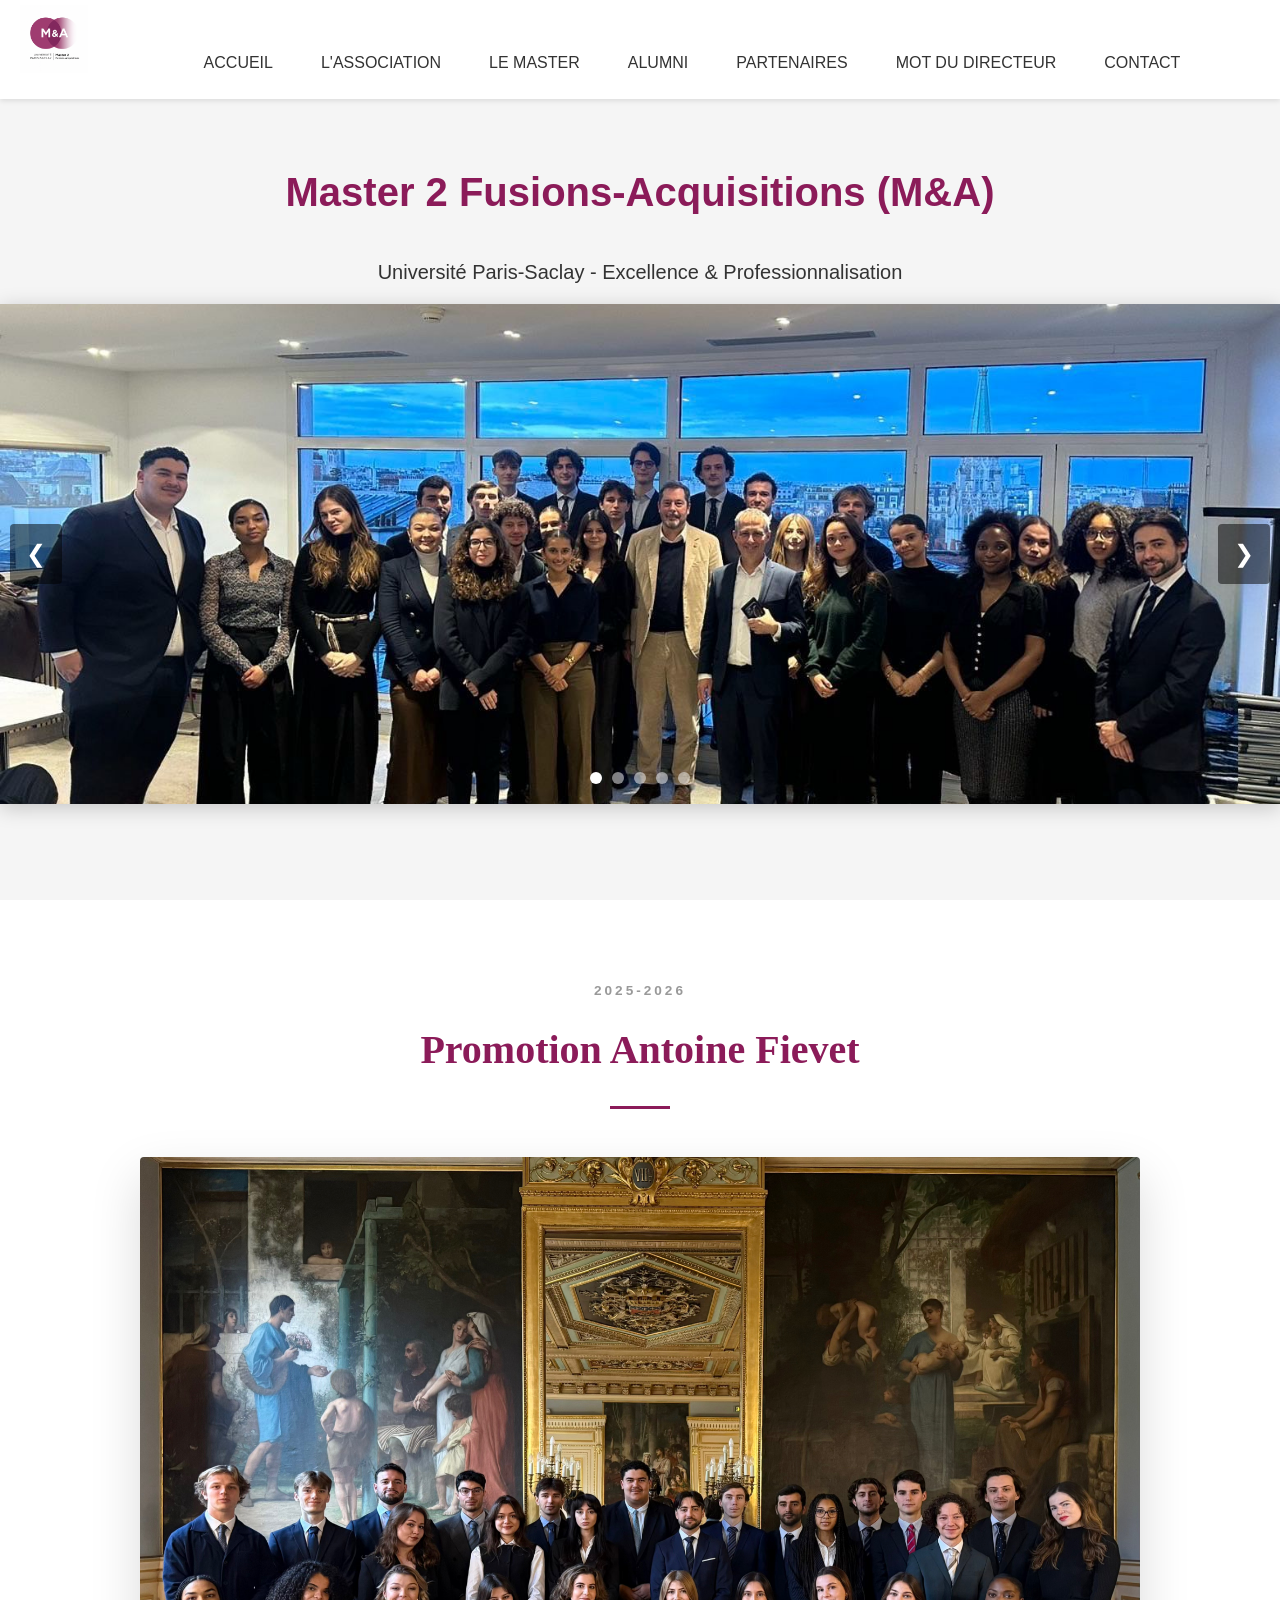
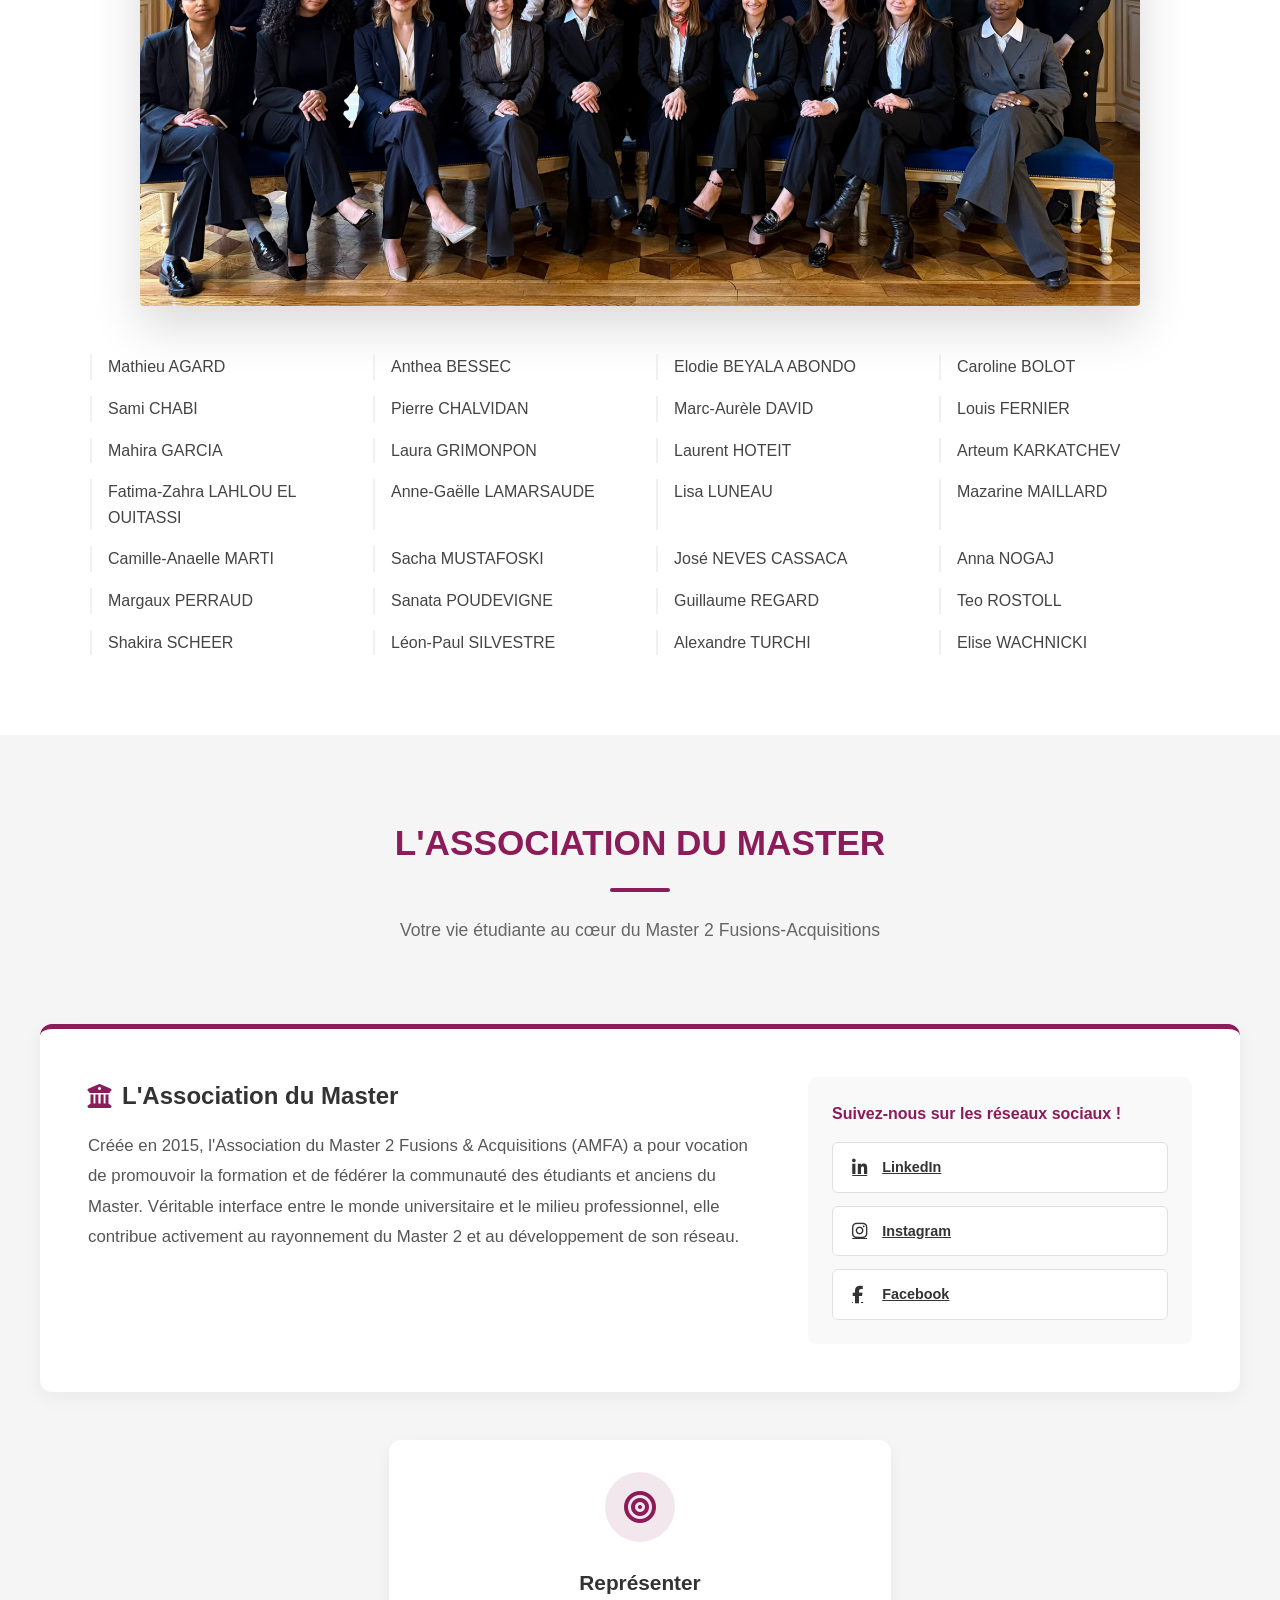
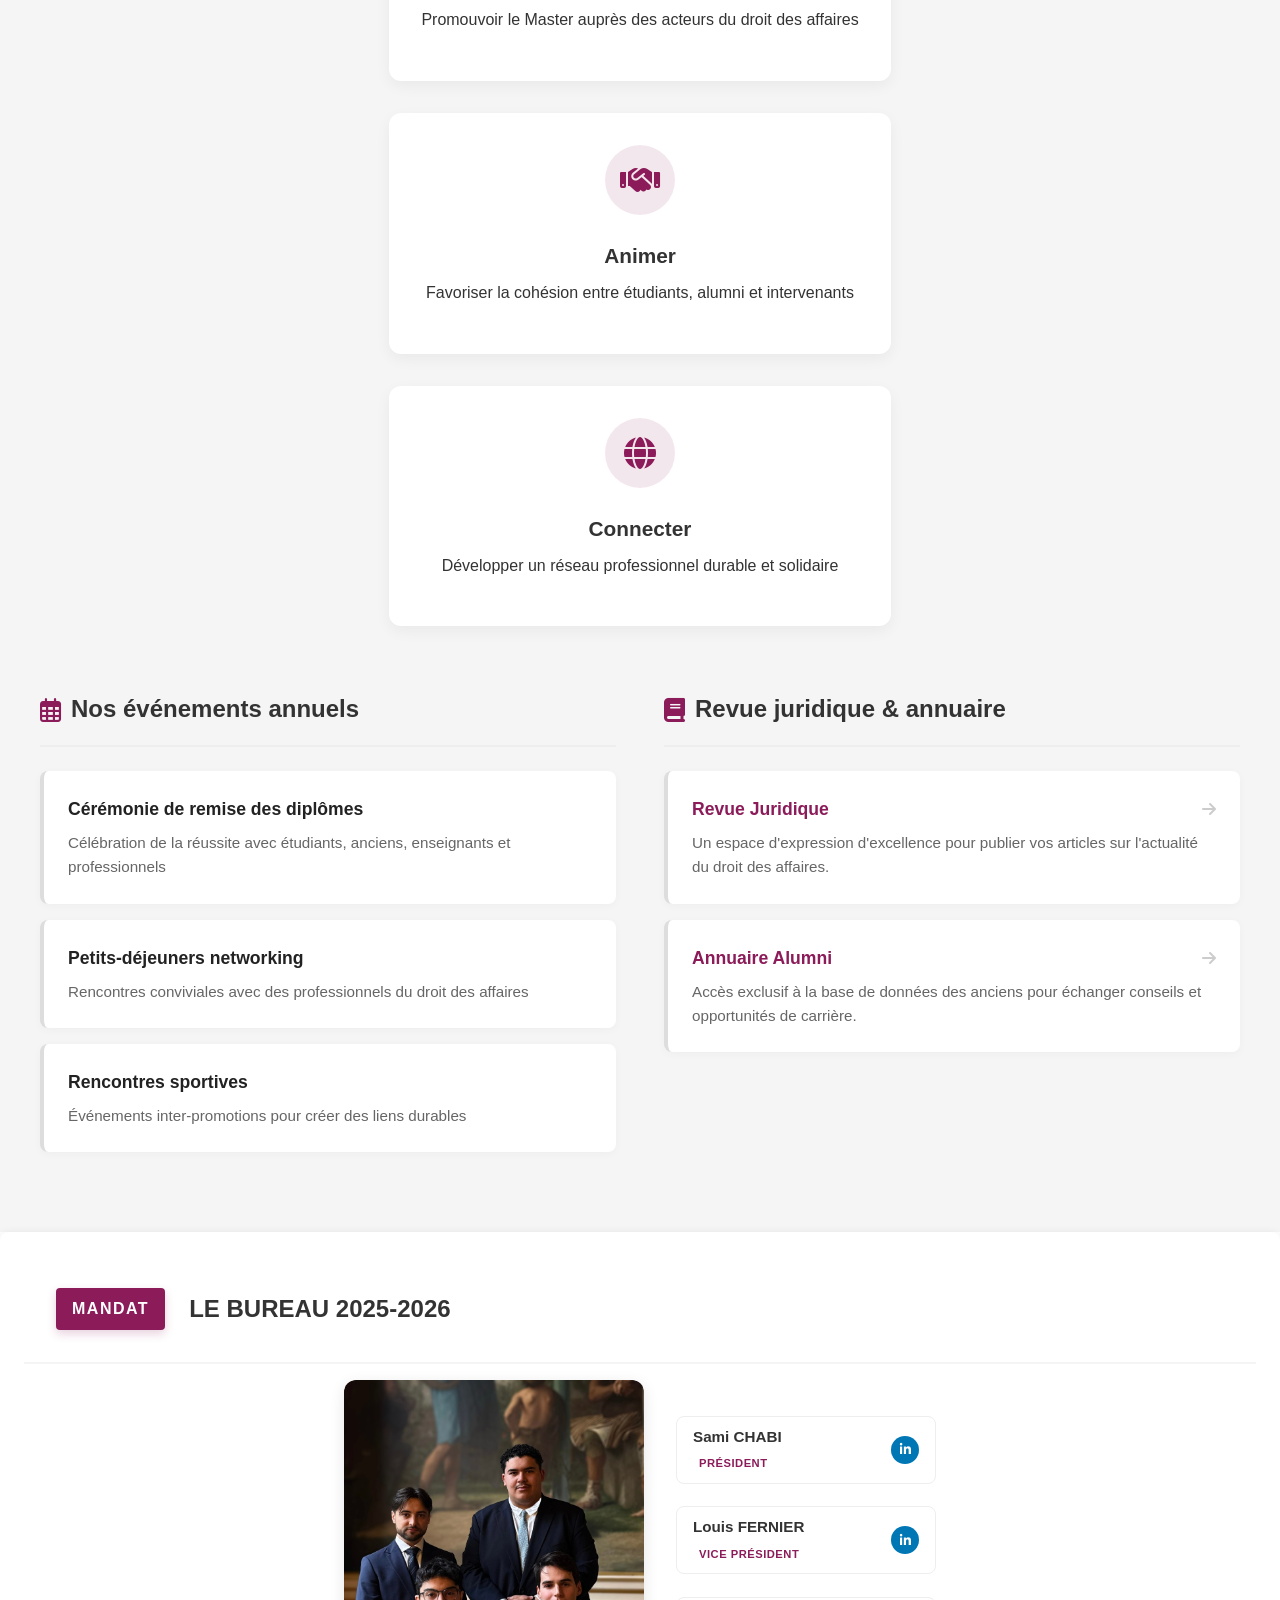
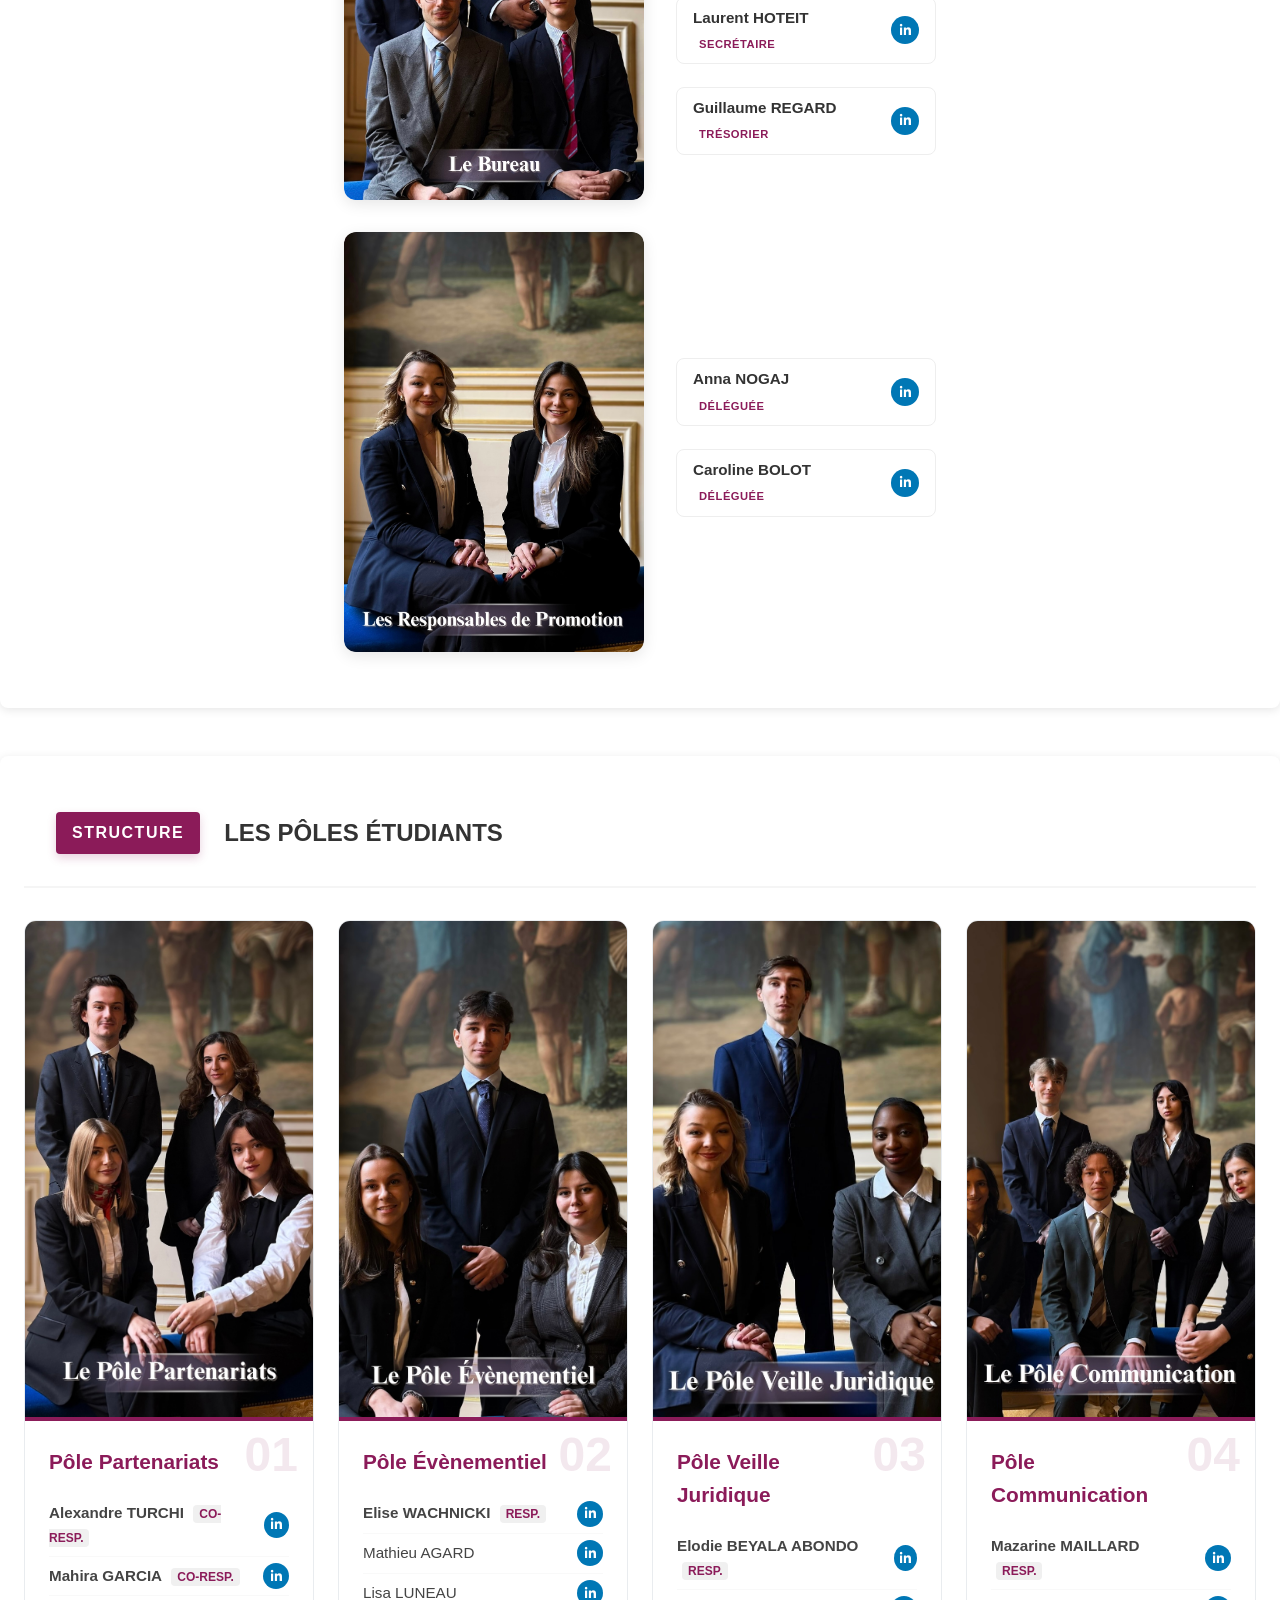
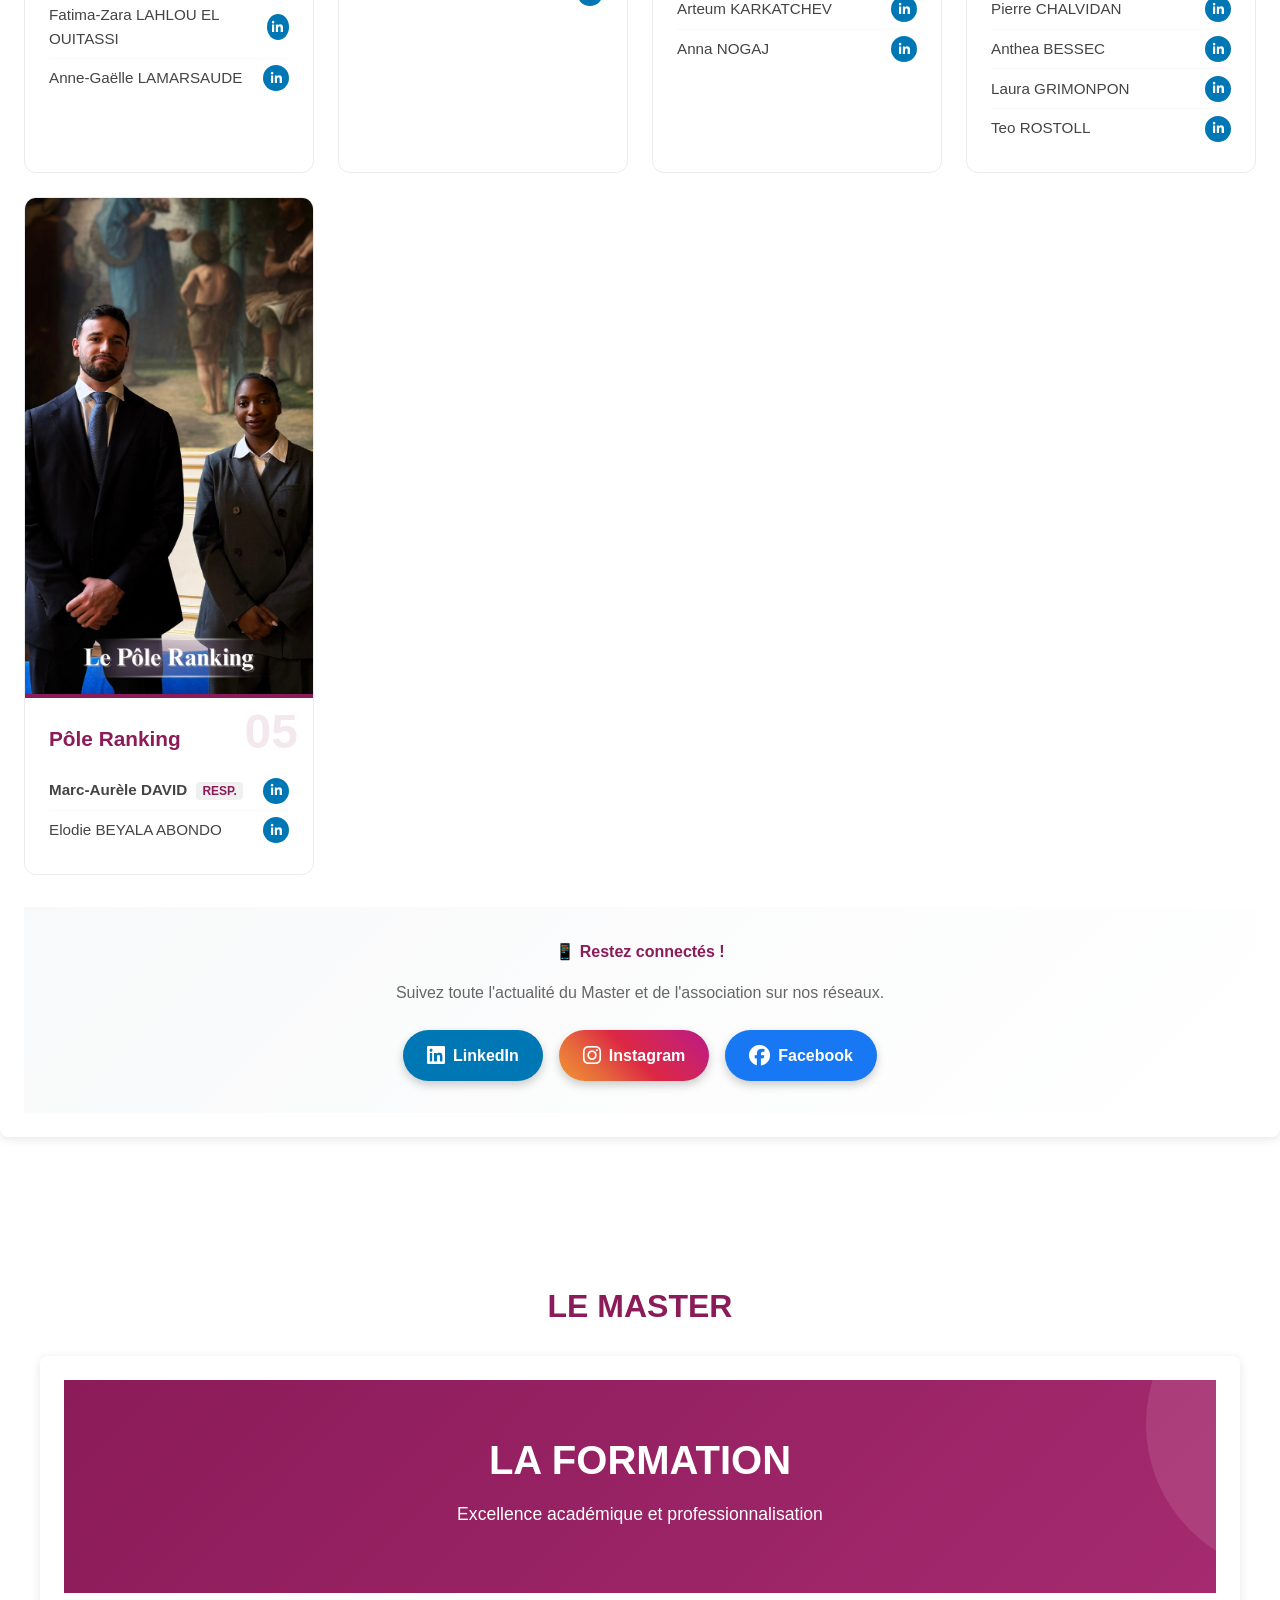
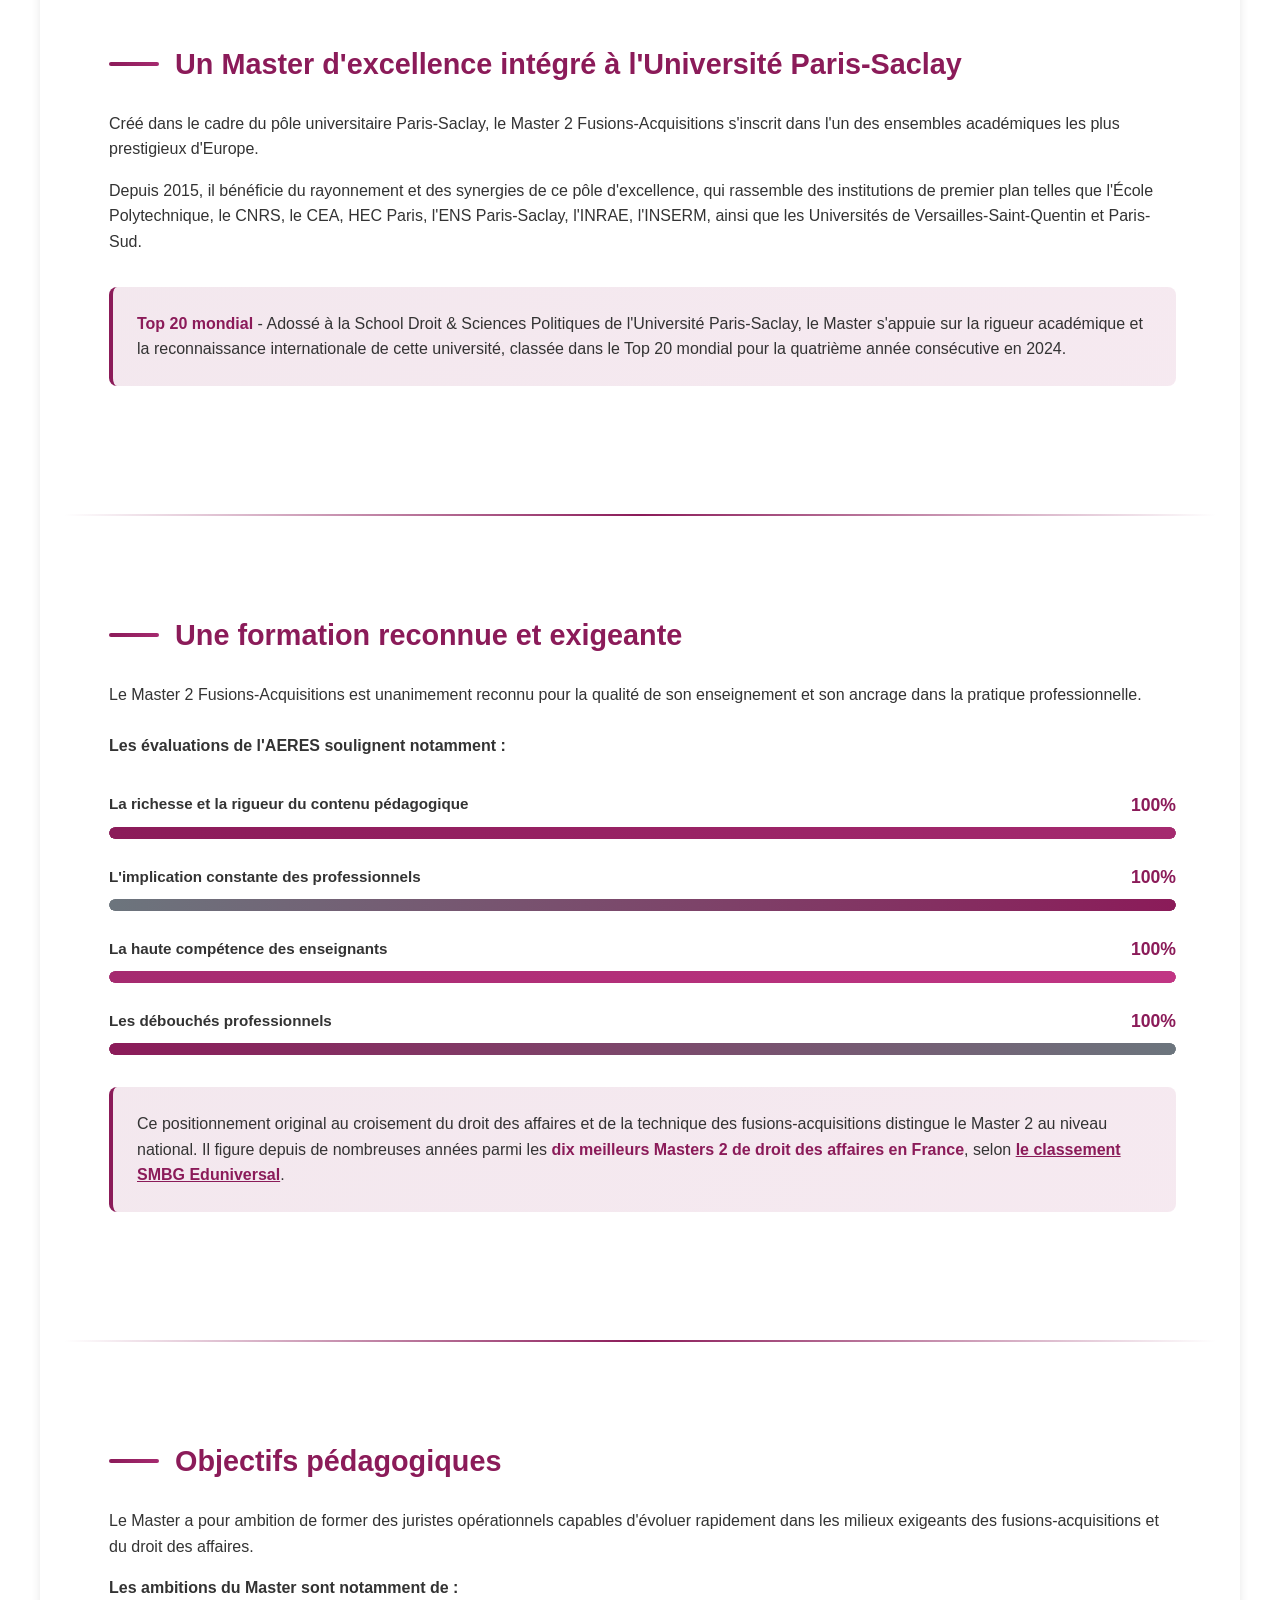
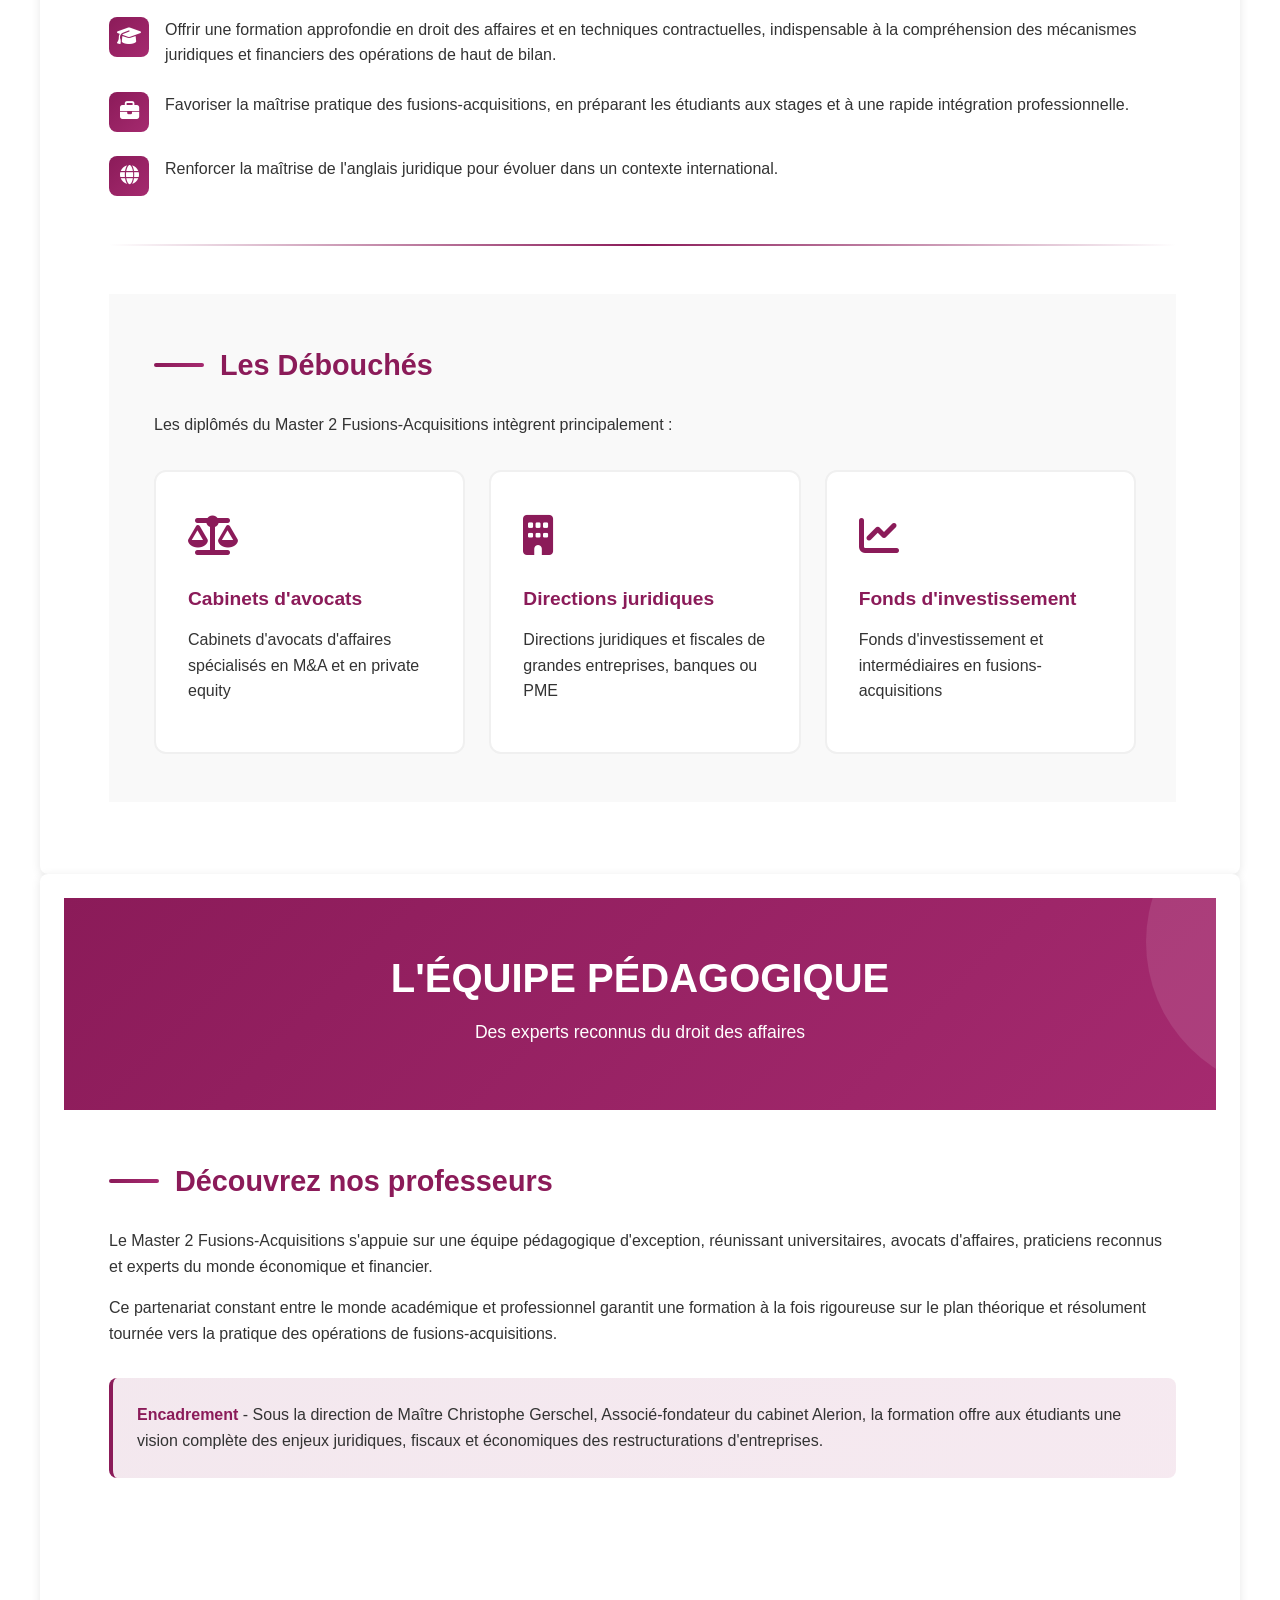
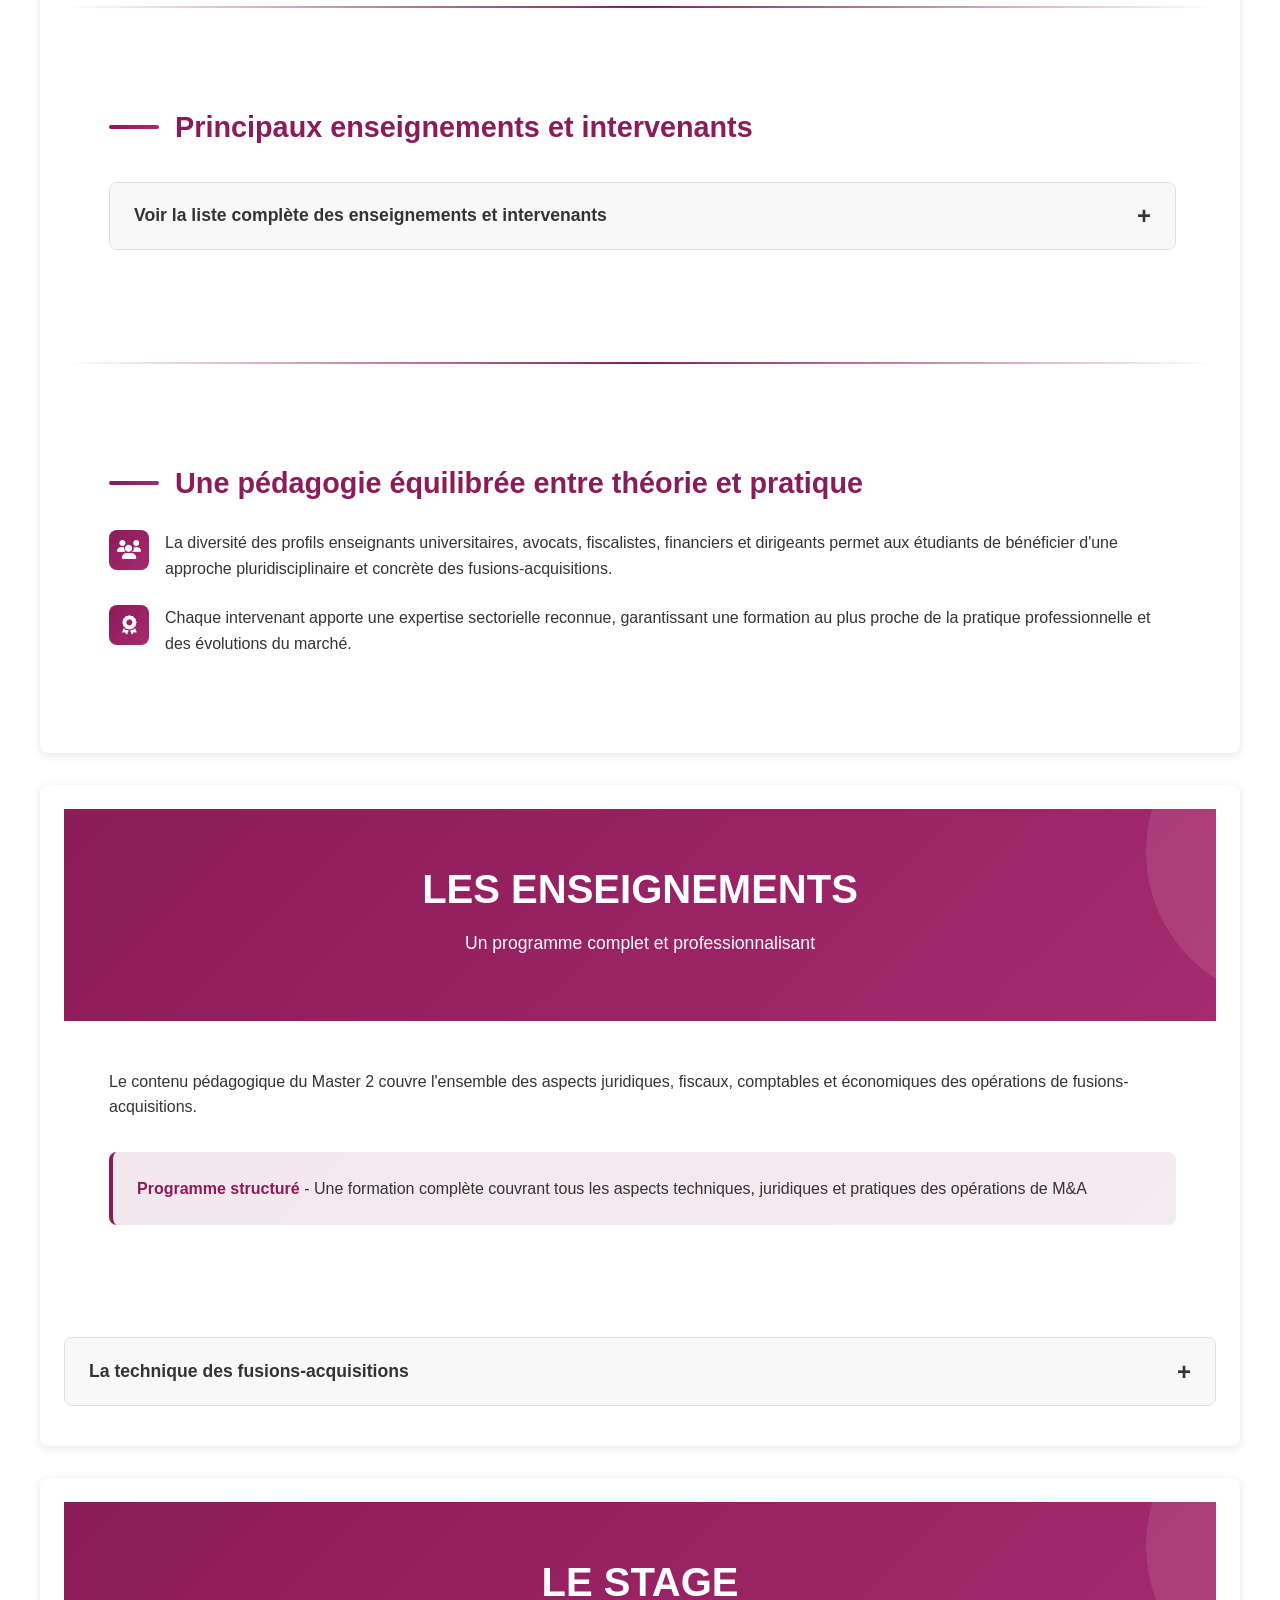
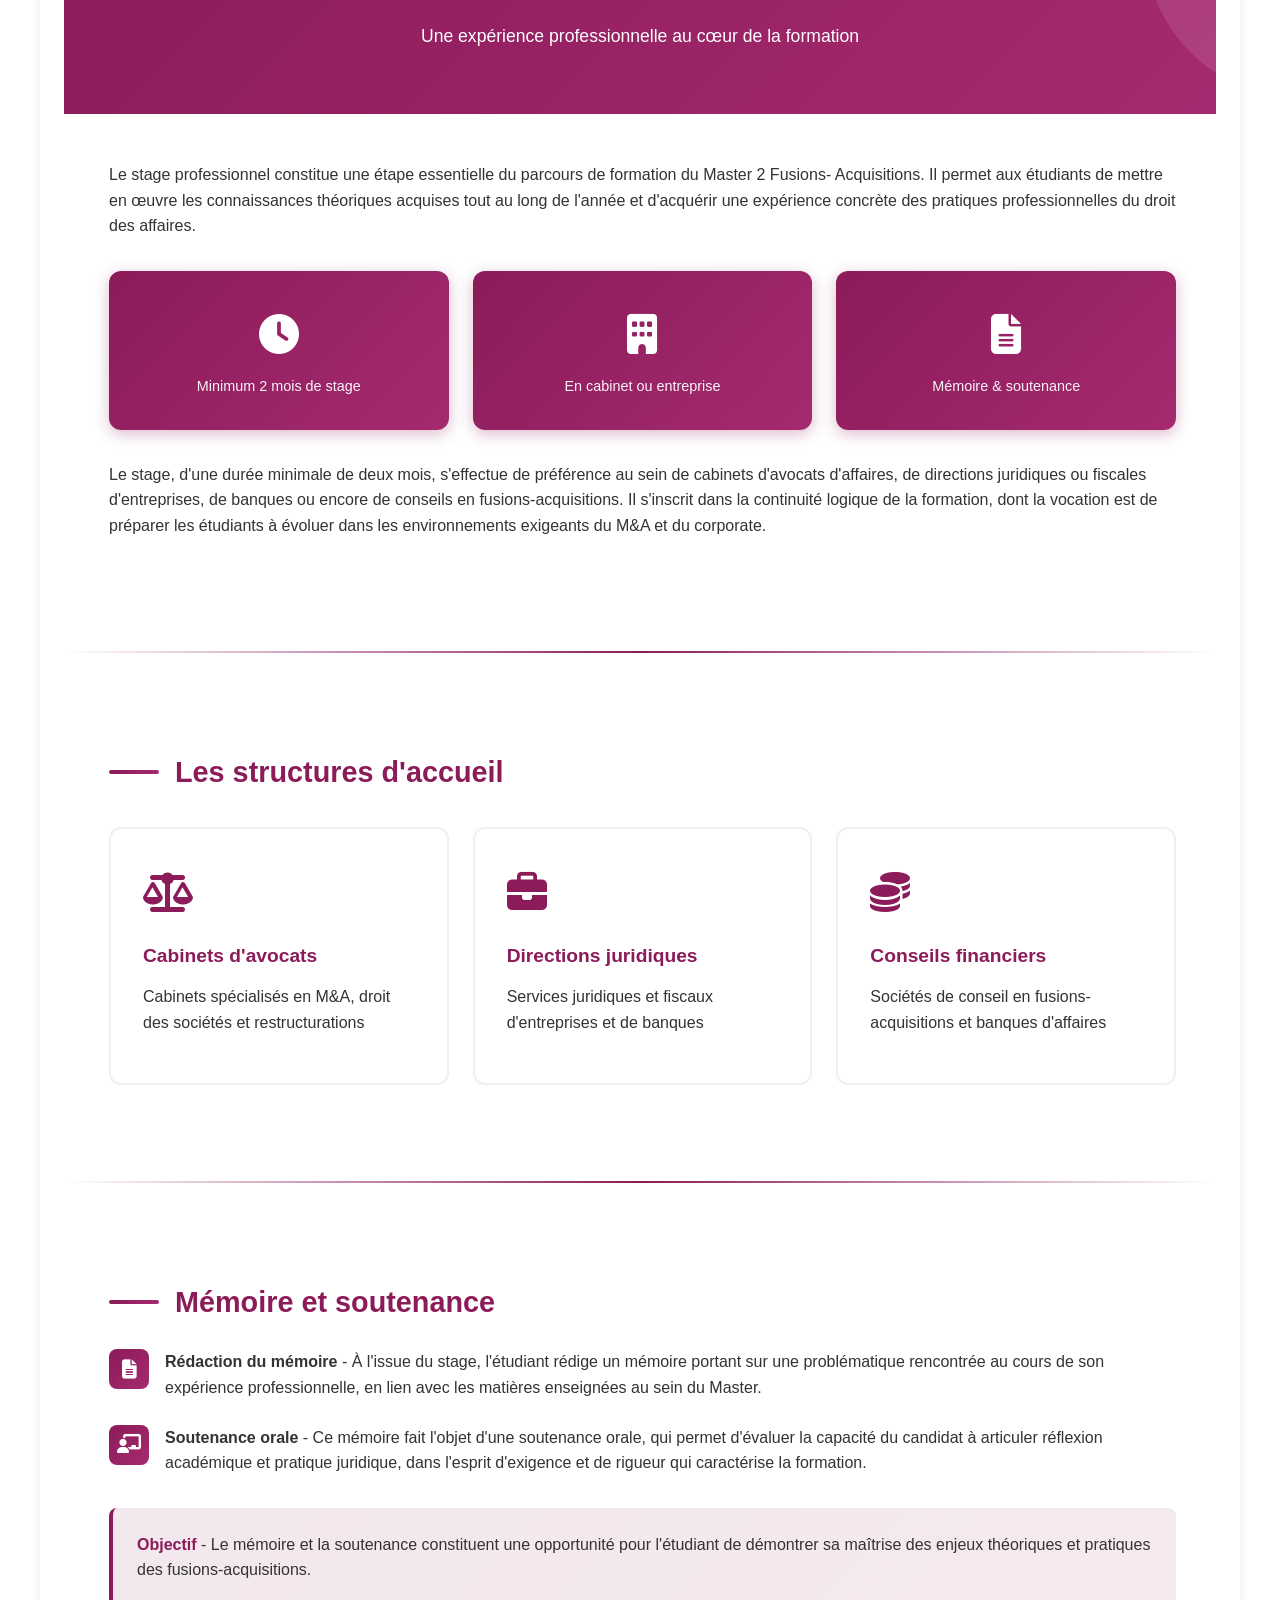
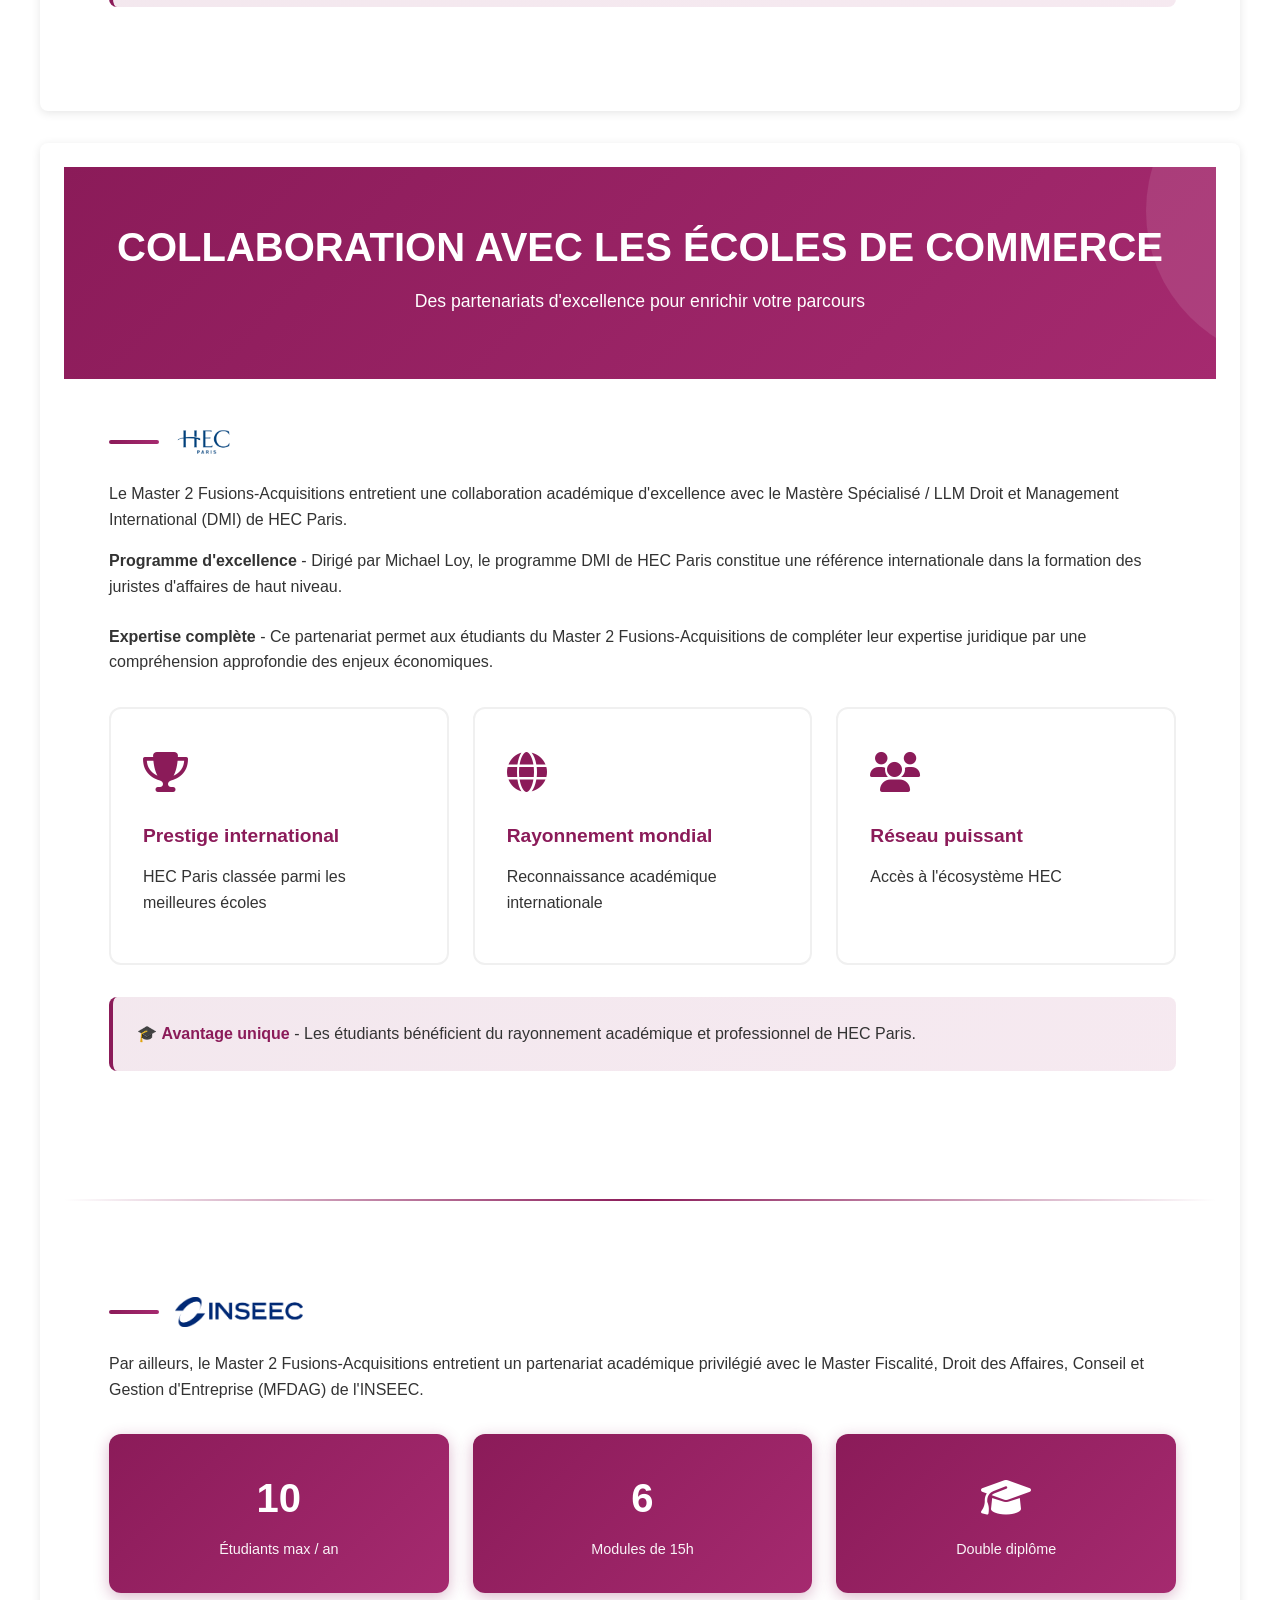
==== commit 2aa4d8ca: "MAJ 18/02/2026" ====
--- a/index.html
+++ b/index.html
@@ -19,7 +19,9 @@
 <body>
     <!-- Navigation -->
     <nav>
-        <img src="images/LogoEcole.png" alt="Logo M&A" class="logo">
+        <a href="#" class="logo-link">
+            <img src="images/LogoEcole.png" alt="Logo M&A" class="logo">
+        </a>
         <button class="menu-toggle" onclick="toggleMenu()">☰</button>
         <ul id="menu">
             <li><a href="#accueil" onclick="closeMenu()">ACCUEIL</a></li>
@@ -87,8 +89,8 @@
             <div class="carousel-container">
                 <div class="carousel-slide active">
                     <picture>
-                        <source media="(max-width: 768px)" srcset="images/Wagram-mobile.gif">
-                        <img src="images/Wagram.png" alt="Wagram">
+                        <source media="(max-width: 768px)" srcset="images/antoine-fievet.jpg">
+                        <img src="images/antoine-fievet.jpg" alt="Antoine-Fievet">
                     </picture>
                 </div>
                 <div class="carousel-slide">
@@ -110,6 +112,12 @@
                     </picture>
                 </div>
             </div>
+            <div class="carousel-slide">
+                    <picture>
+                        <source media="(max-width: 768px)" srcset="images/Wagram-mobile.gif">
+                        <img src="images/Wagram.png" alt="Wagram">
+                    </picture>
+                </div>
             
             <!-- Contrôles -->
             <button class="carousel-btn prev" onclick="changeSlide(-1)">❮</button>
@@ -121,6 +129,7 @@
                 <span class="indicator" onclick="goToSlide(1)"></span>
                 <span class="indicator" onclick="goToSlide(2)"></span>
                 <span class="indicator" onclick="goToSlide(3)"></span>
+                <span class="indicator" onclick="goToSlide(4)"></span>
             </div>
         </div>
     </section>
@@ -131,7 +140,7 @@
         
         <div class="luxe-header">
             <span class="year-label">2025-2026</span>
-            <h2>Antoine Fievet</h2>
+            <h2>Promotion Antoine Fievet</h2>
             <div class="title-separator"></div>
         </div>
 
@@ -244,13 +253,14 @@
             <div class="content-col">
                 <h3 class="col-title"><i class="fas fa-book"></i> Revue juridique & annuaire</h3>
                 <div class="resource-cards-list">
-                    <div class="info-card highlight">
+                    
+                    <a href="revue.html" class="info-card highlight" style="text-decoration: none; display: block; color: inherit;">
                         <div class="card-top">
                             <h5>Revue Juridique</h5>
                             <i class="fas fa-arrow-right"></i>
                         </div>
                         <p>Un espace d'expression d'excellence pour publier vos articles sur l'actualité du droit des affaires.</p>
-                    </div>
+                    </a>
                     <div class="info-card highlight">
                         <div class="card-top">
                             <h5>Annuaire Alumni</h5>
@@ -1862,7 +1872,7 @@
                     <h4>Contact</h4>
                     <p><i class="fas fa-map-marker-alt"></i> 23 Bd François Mitterrand, <br>91000 Évry-Courcouronnes</p>
                     <p><i class="fas fa-phone"></i> 01.69.15.67.50</p>
-                    <p><i class="fas fa-envelope"></i> <a href="mailto:christophe.gerschel@univ-evry.fr">christophe.gerschel@univ-evry.fr</a></p>
+                    <p><i class="fas fa-envelope"></i> <a href="mailto:m2fusac2025@gmail.com">m2fusac2025@gmail.com</a></p>
                 </div>
 
                 <div class="footer-section">
--- a/style.css
+++ b/style.css
@@ -28,6 +28,12 @@
     background: #fff;
     box-shadow: 0 2px 5px rgba(0,0,0,0.1);
     z-index: 1000;
+}
+
+.logo-link {
+    cursor: pointer;
+    text-decoration: none; /* Enlève les soulignements éventuels */
+    display: inline-block; /* Garde le logo bien en place */
 }
 
 nav ul {
@@ -3296,4 +3302,47 @@
 /* --- ULTIME CORRECTION : LE BORD GAUCHE AU SURVOL --- */
 #the-bench .info-section:hover {
     border-left-color: #0d6efd !important; /* Force le BLEU au survol */
+}
+
+/* =========================================
+   STYLE REVUE JURIDIQUE & GALERIE
+   ========================================= */
+
+/* Header Revue */
+.revue-header {
+    background: linear-gradient(135deg, #8b1b59 0%, #2c3e50 100%);
+    color: white;
+    padding: 8rem 2rem 4rem;
+    text-align: center;
+}
+.revue-header h3 { font-size: 3rem; color: white; margin-bottom: 1rem; }
+
+/* Grille Hub */
+.revue-hub { padding: 4rem 2rem; background: #f4f6f8; min-height: 60vh; }
+.revue-grid { display: grid; grid-template-columns: repeat(auto-fit, minmax(300px, 1fr)); gap: 2rem; }
+
+.revue-card {
+    background: white; border-radius: 12px; overflow: hidden; text-decoration: none;
+    box-shadow: 0 5px 15px rgba(0,0,0,0.05); transition: transform 0.3s ease;
+    display: flex; flex-direction: column;
+}
+.revue-card:hover { transform: translateY(-10px); }
+
+.revue-image { height: 200px; overflow: hidden; }
+.revue-image img { width: 100%; height: 100%; object-fit: cover; transition: transform 0.5s ease; }
+.revue-card:hover .revue-image img { transform: scale(1.1); }
+
+.revue-content { padding: 1.5rem; flex: 1; display: flex; flex-direction: column; }
+.revue-content h4 { color: #8b1b59; font-size: 1.4rem; margin-bottom: 0.5rem; }
+.revue-content p { color: #666; font-size: 0.95rem; margin-bottom: 1.5rem; flex: 1; }
+.btn-read { color: #8b1b59; font-weight: bold; display: flex; align-items: center; gap: 0.5rem; }
+
+/* Galerie (Images empilées) */
+.gallery-stack {
+    display: flex; flex-direction: column; gap: 20px;
+    max-width: 800px; margin: 0 auto 2rem;
+}
+.gallery-img {
+    width: 100%; height: auto; border-radius: 8px;
+    box-shadow: 0 4px 15px rgba(0,0,0,0.1); border: 1px solid #eee;
 }
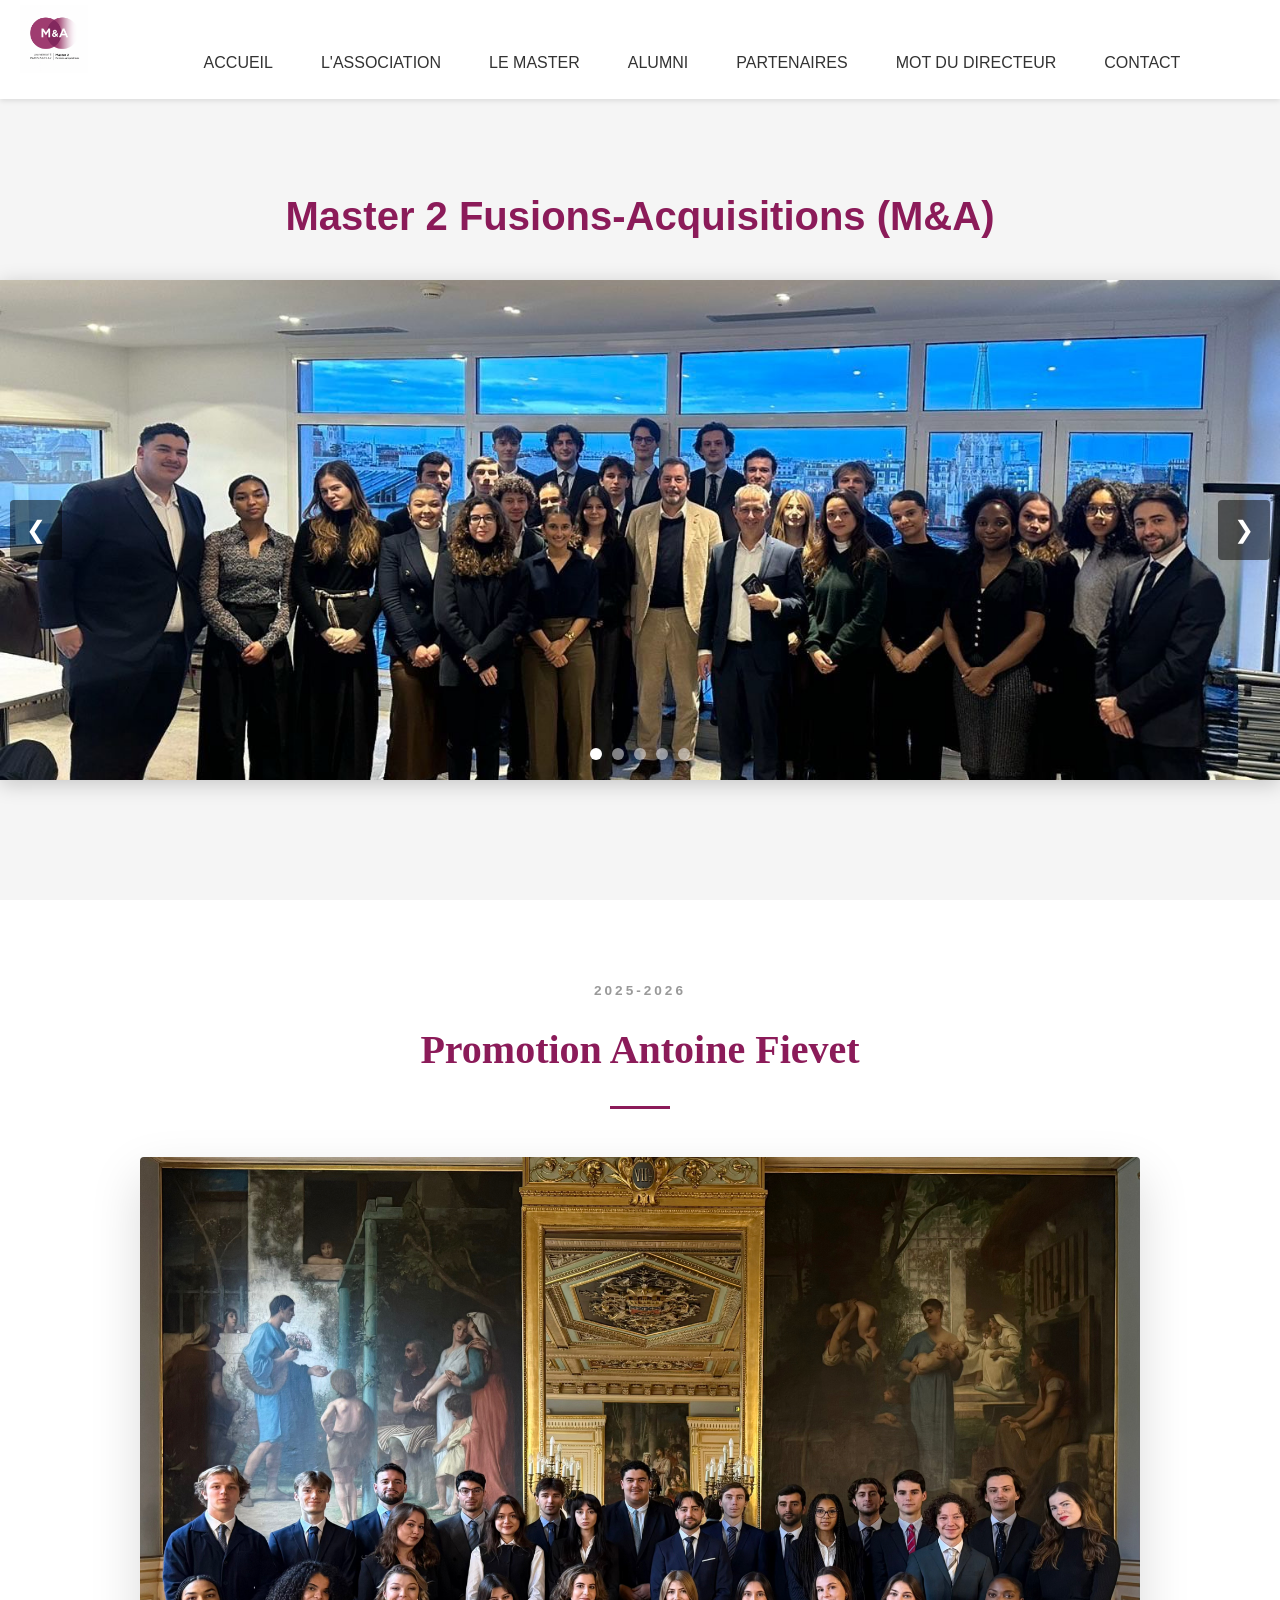
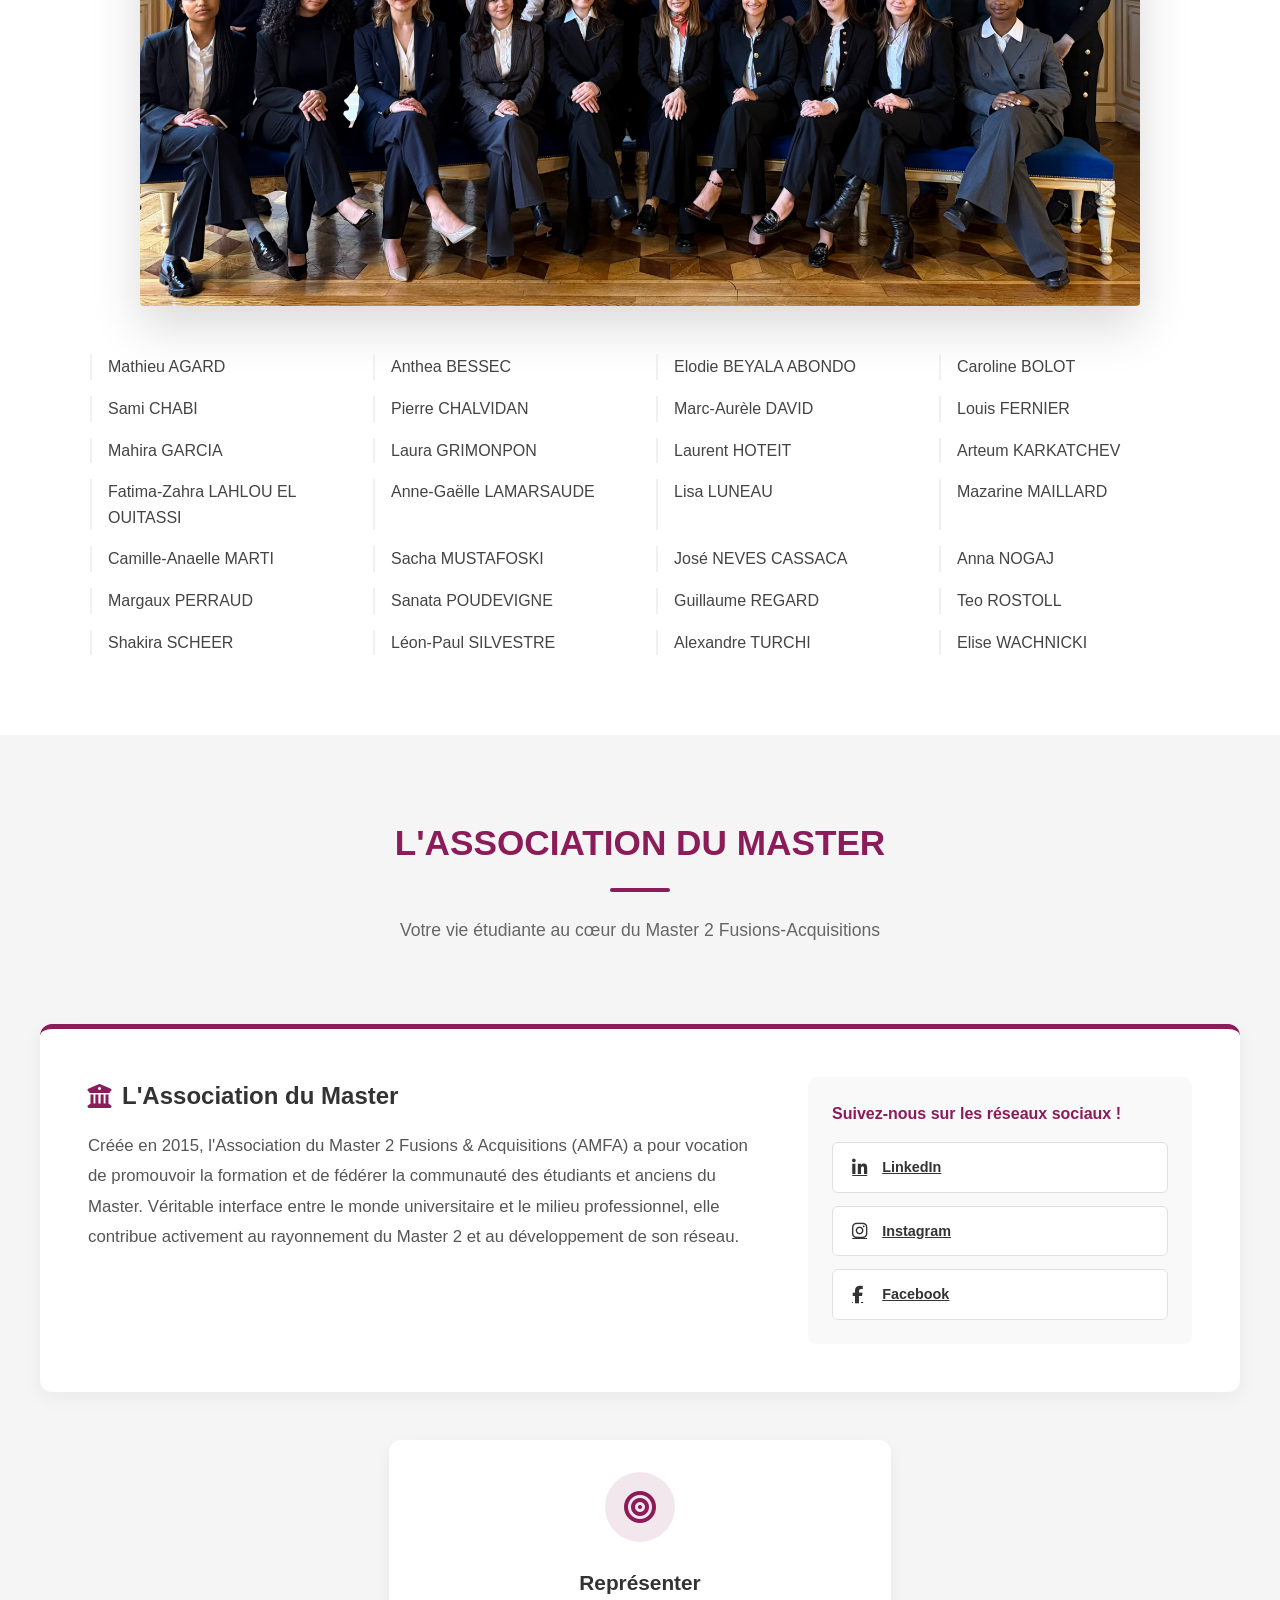
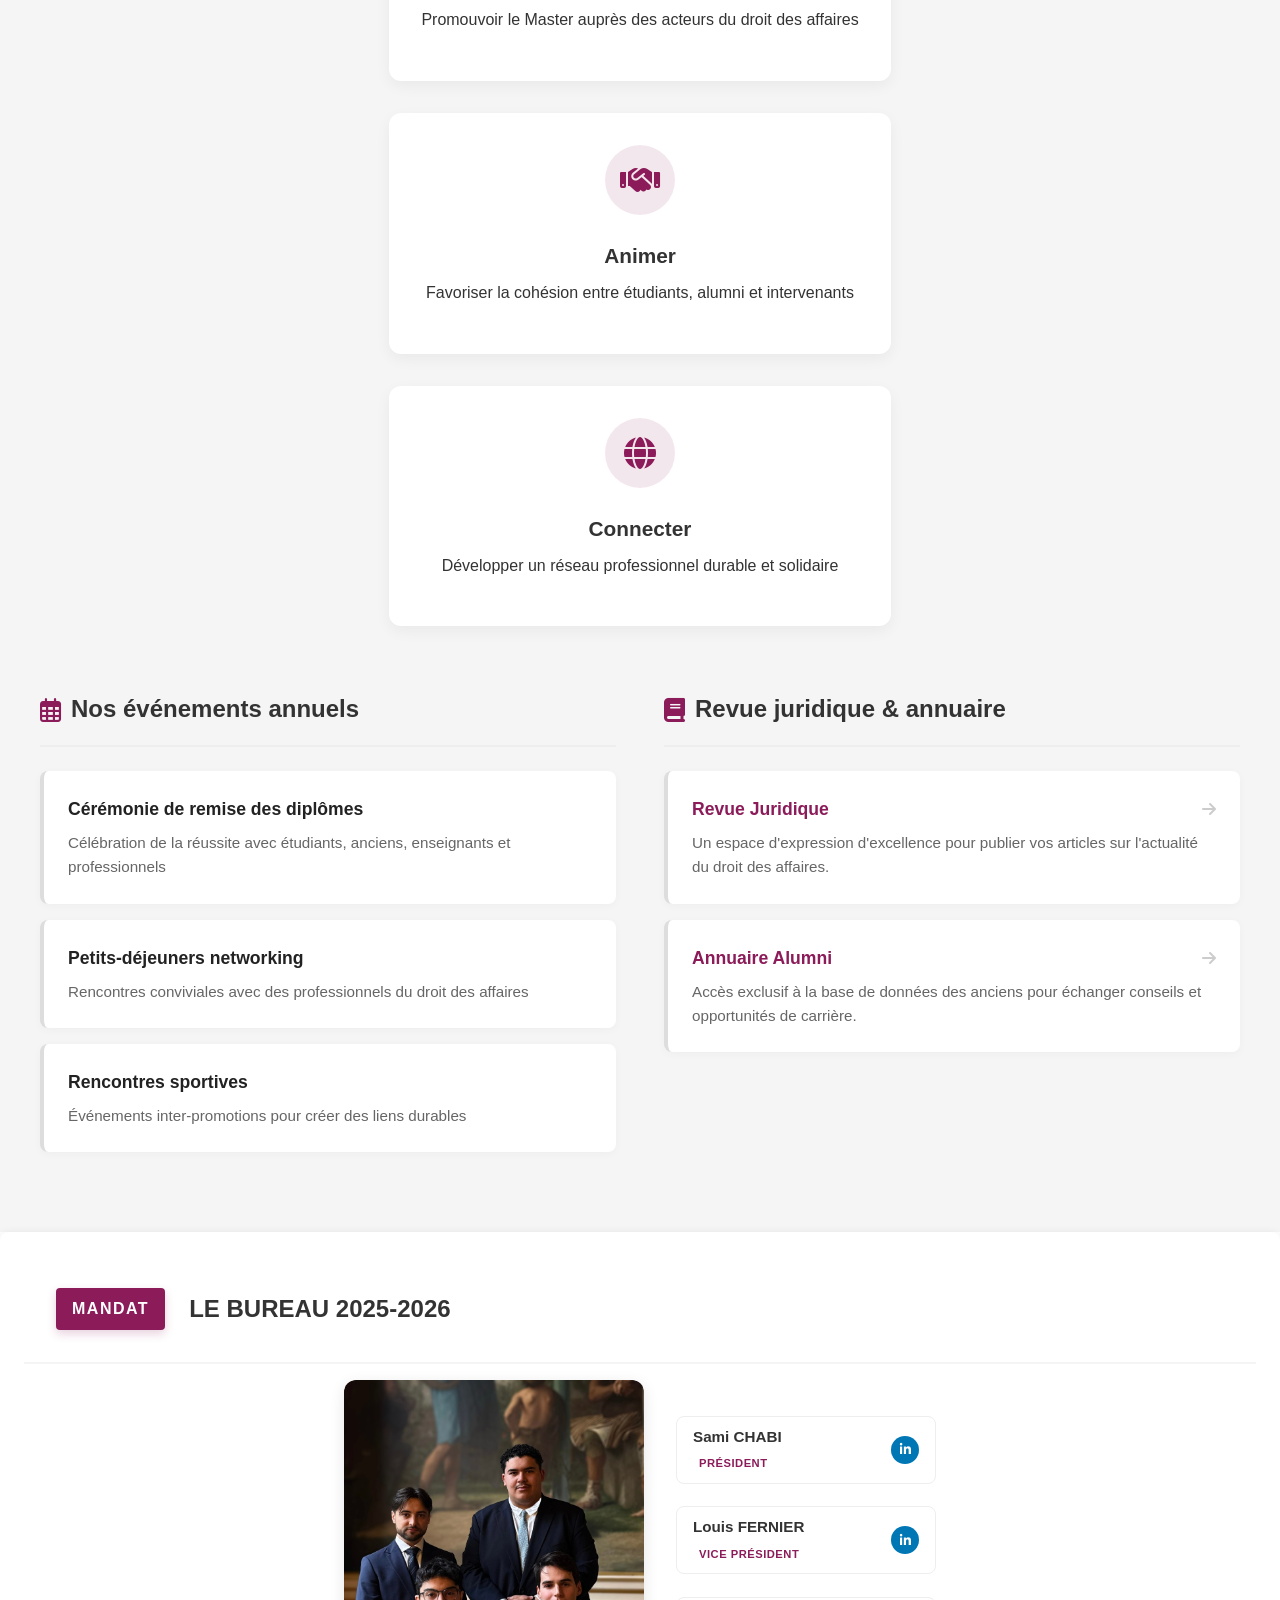
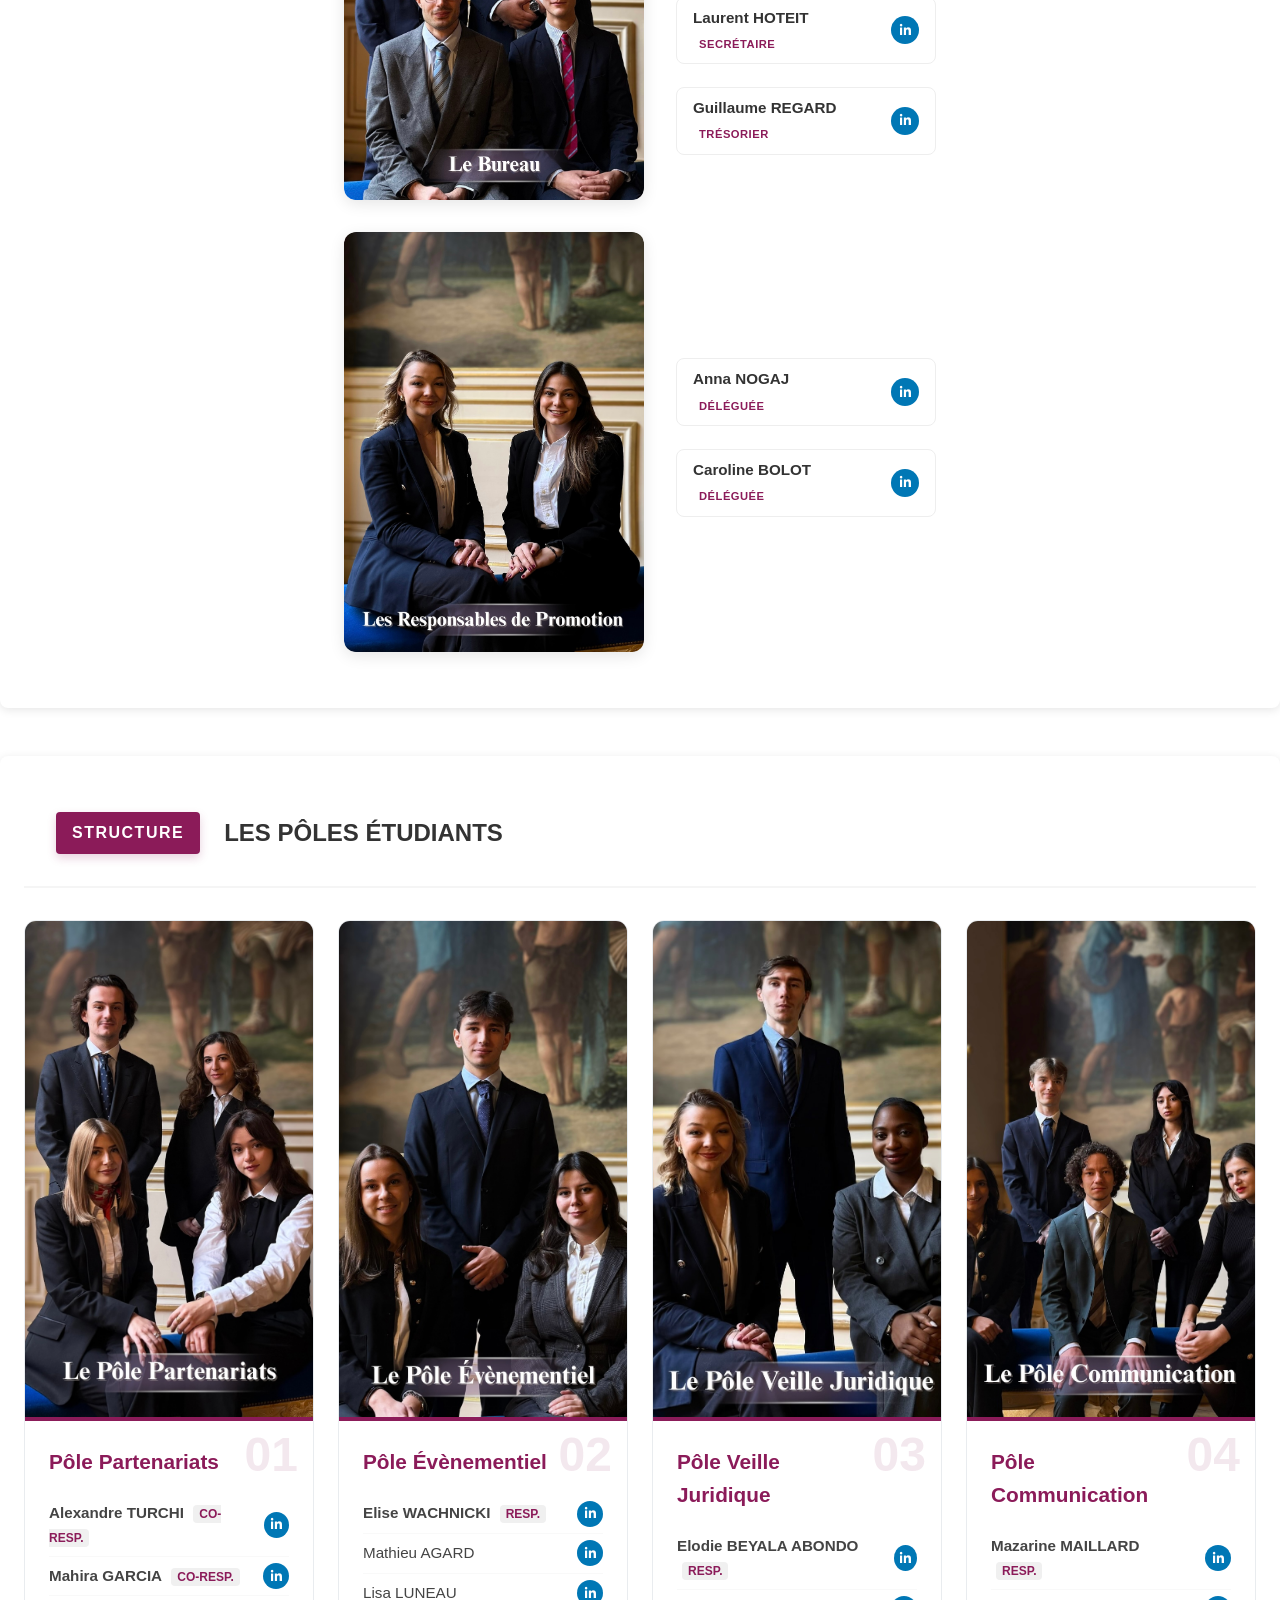
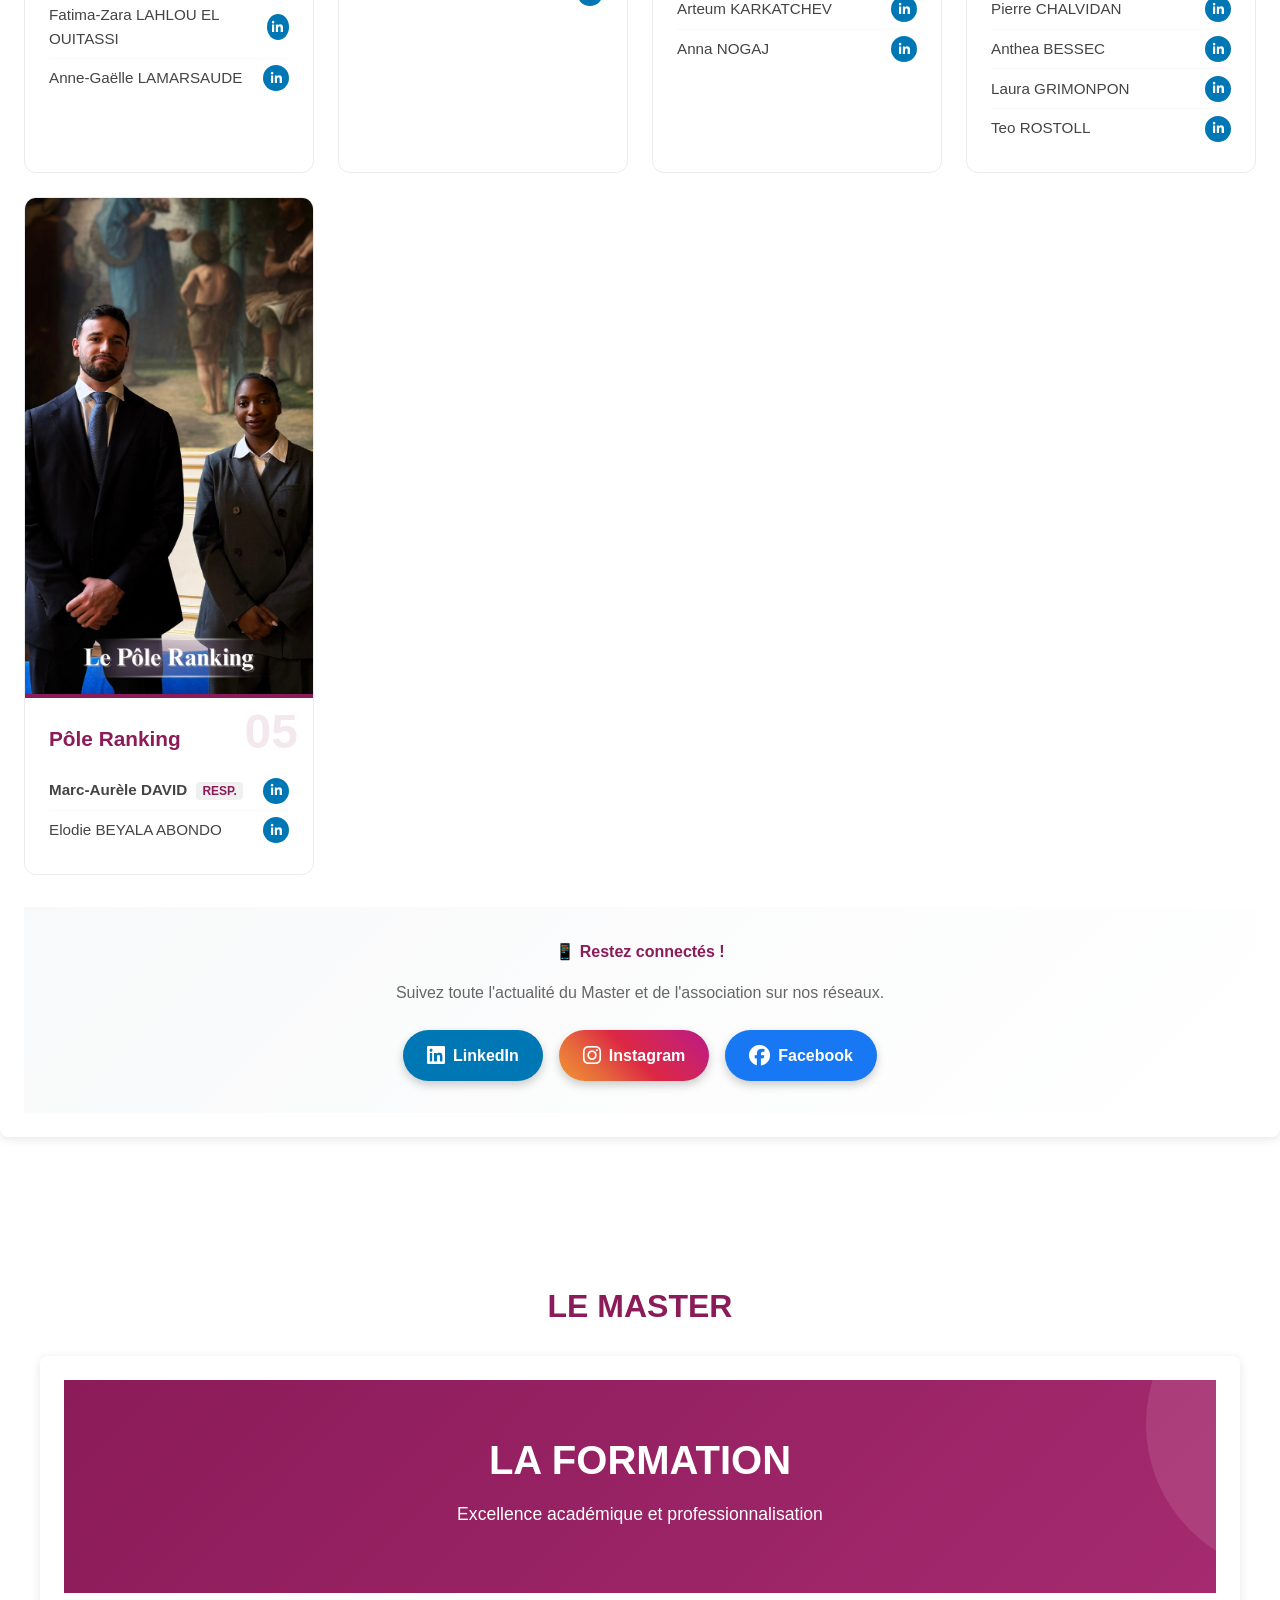
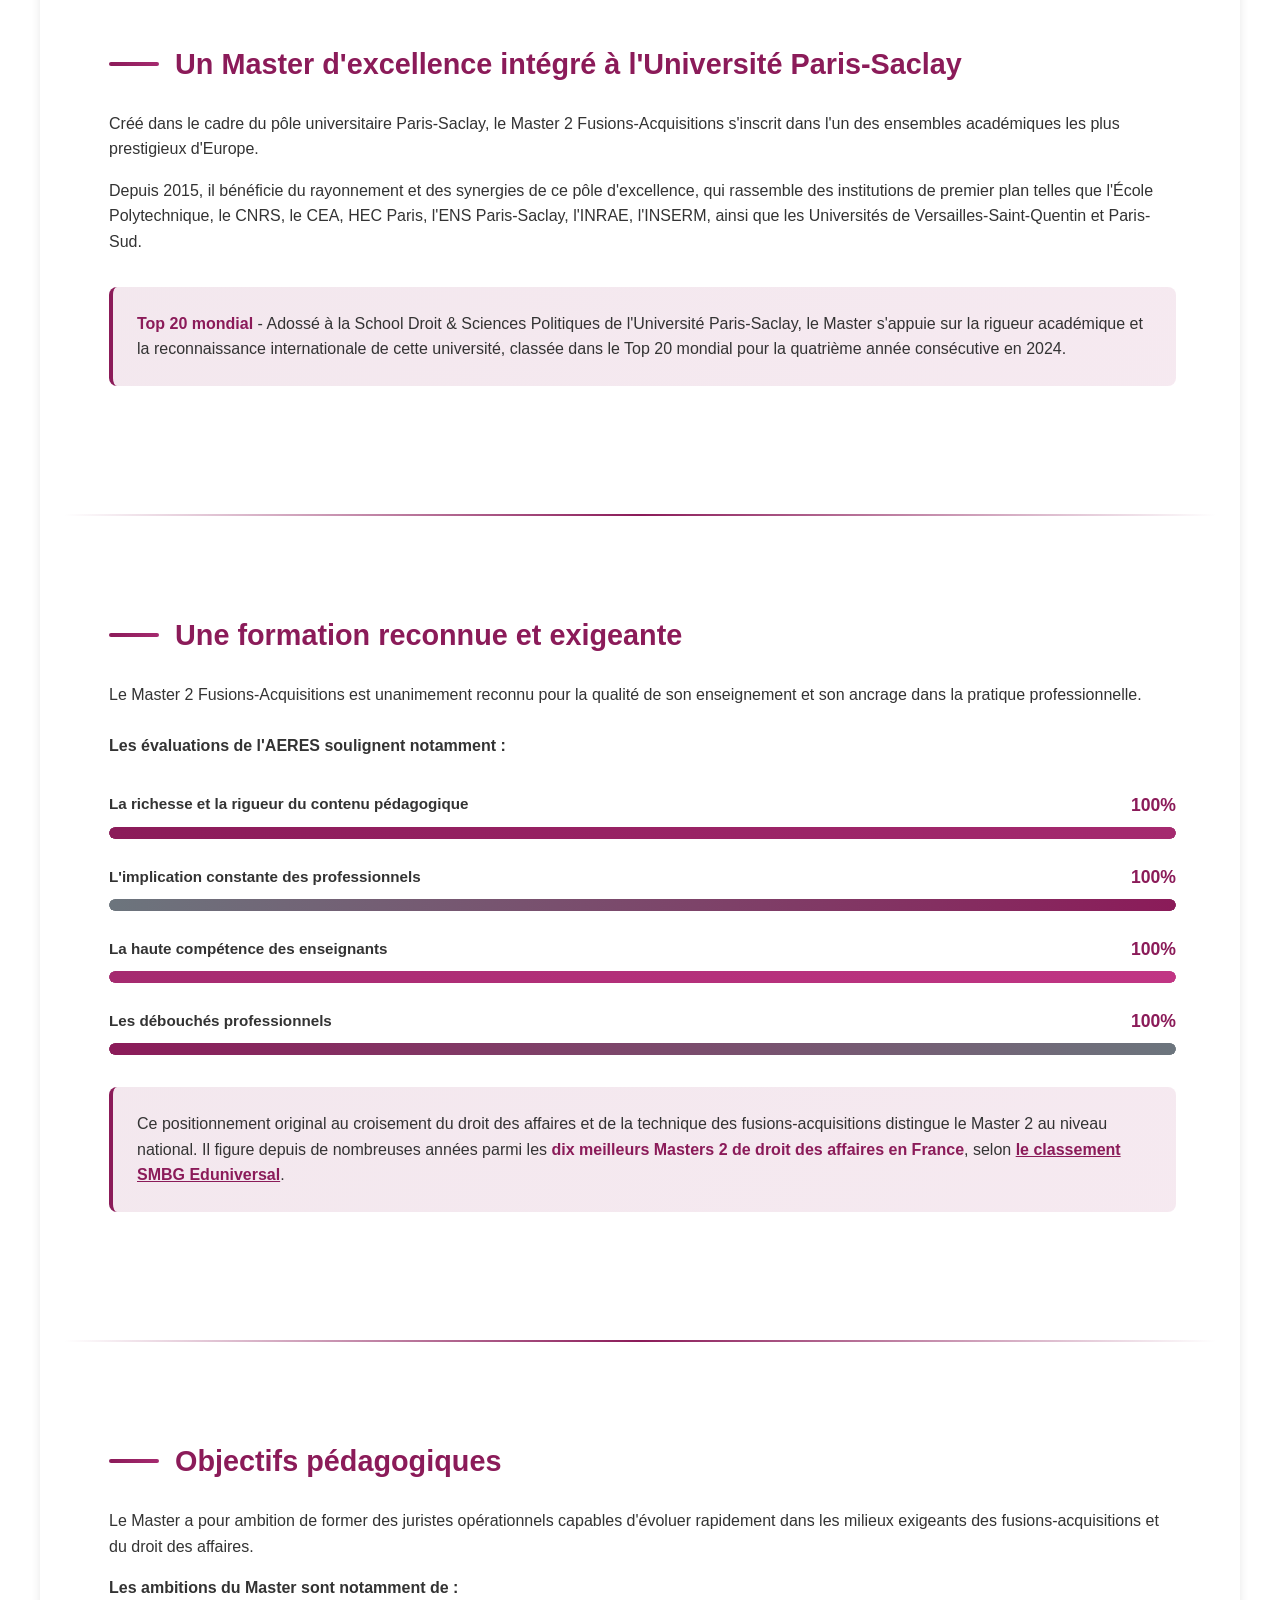
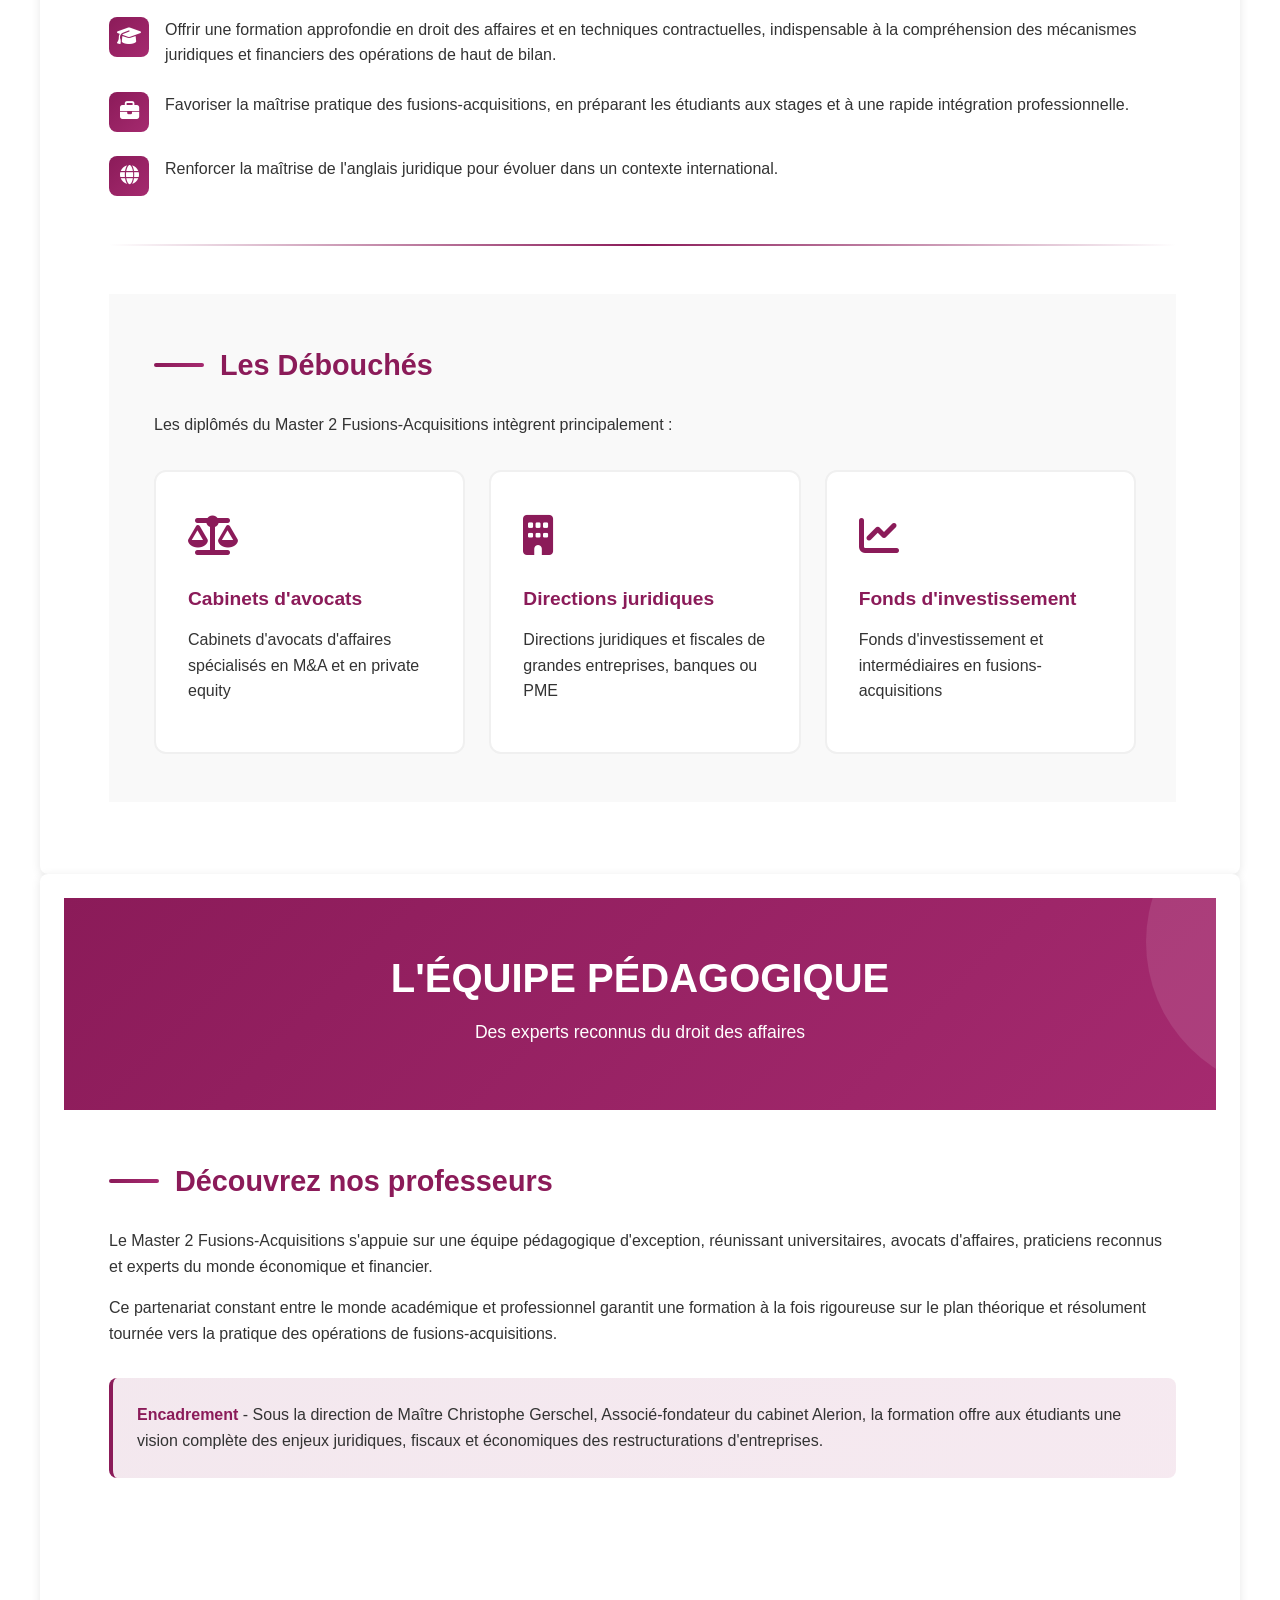
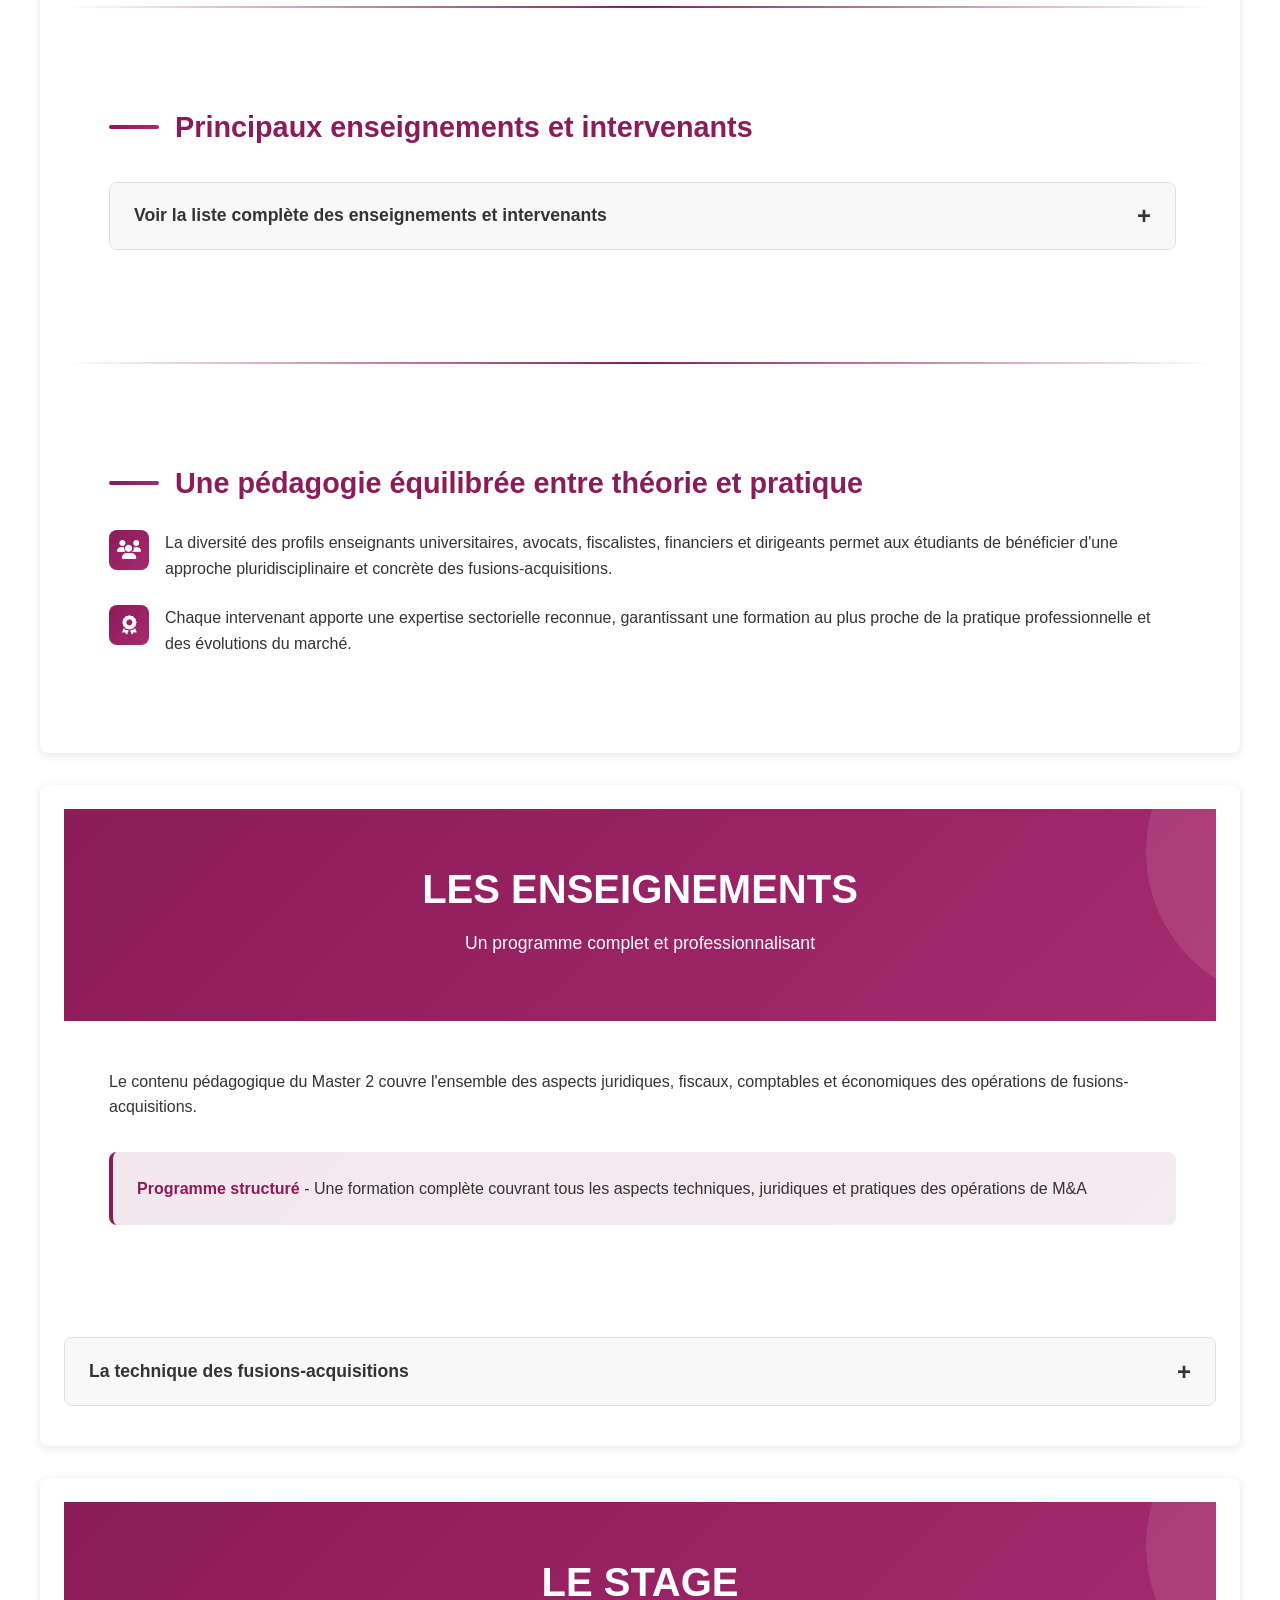
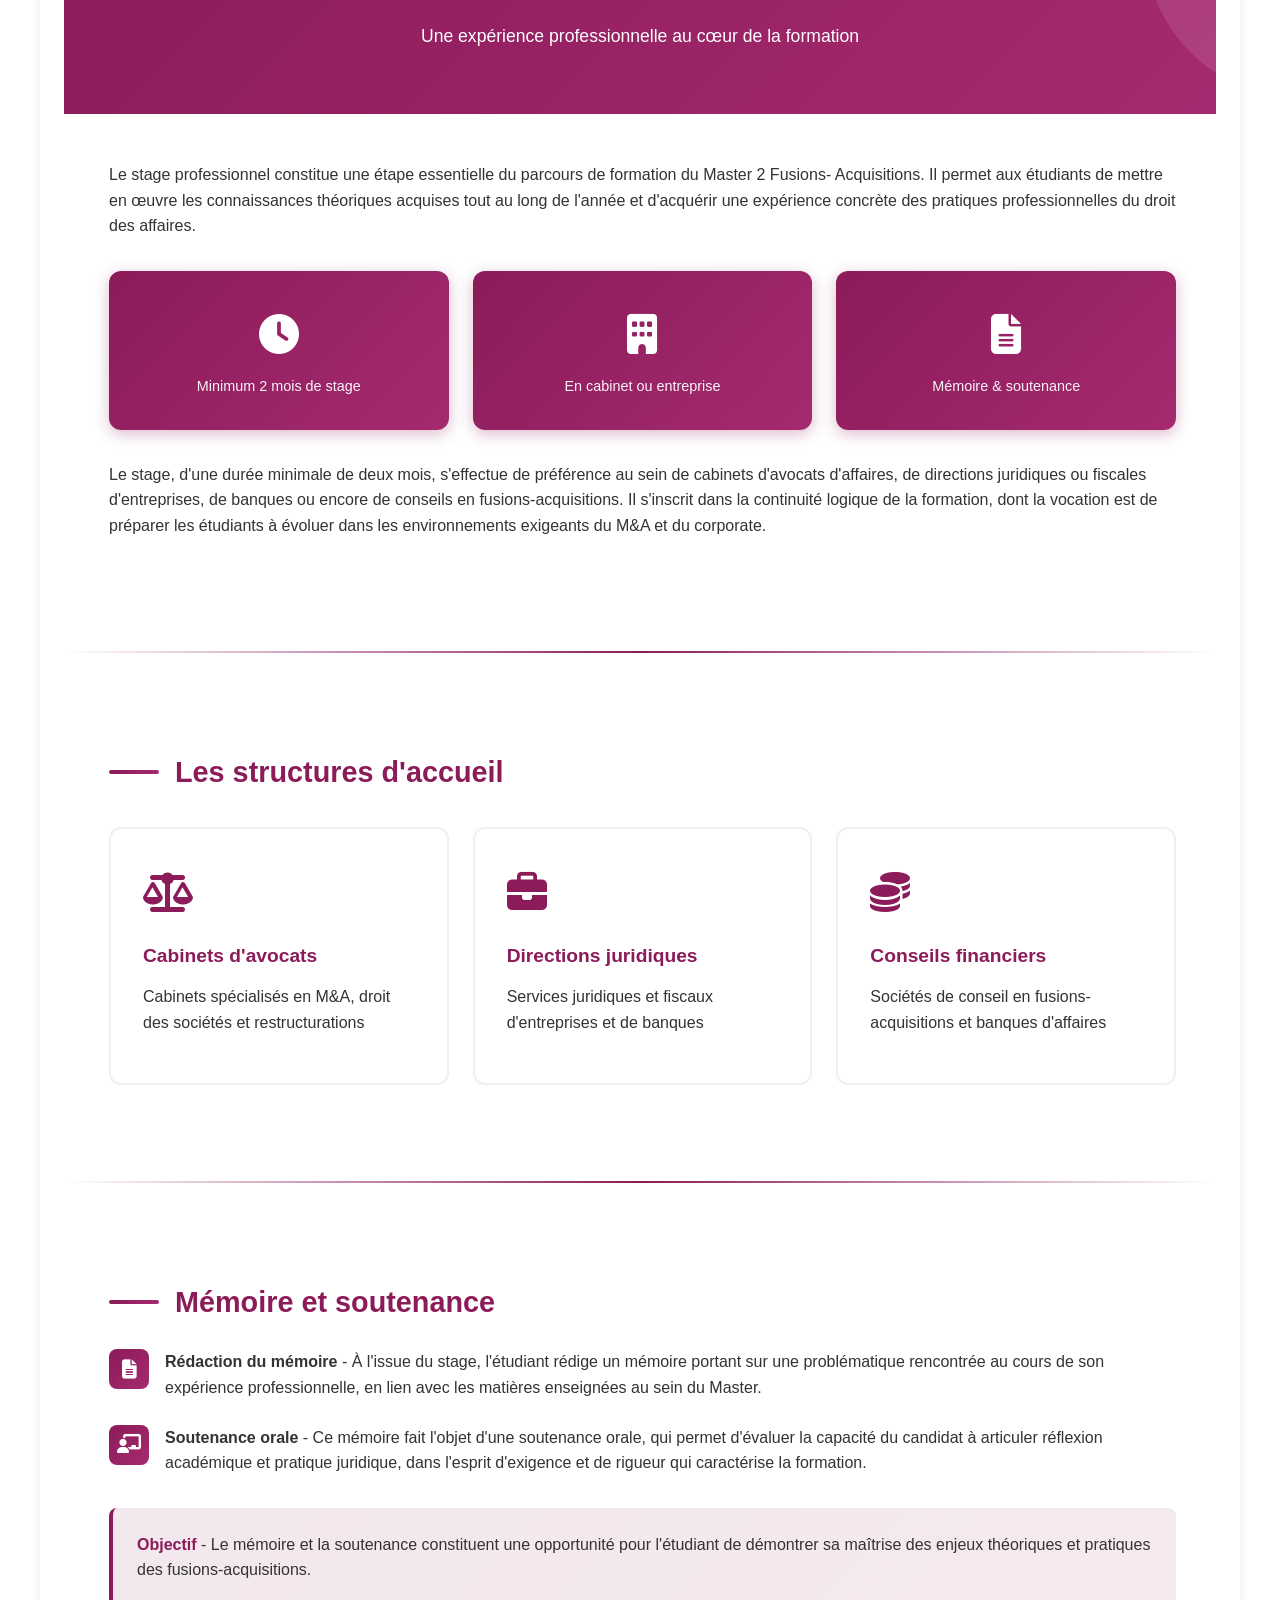
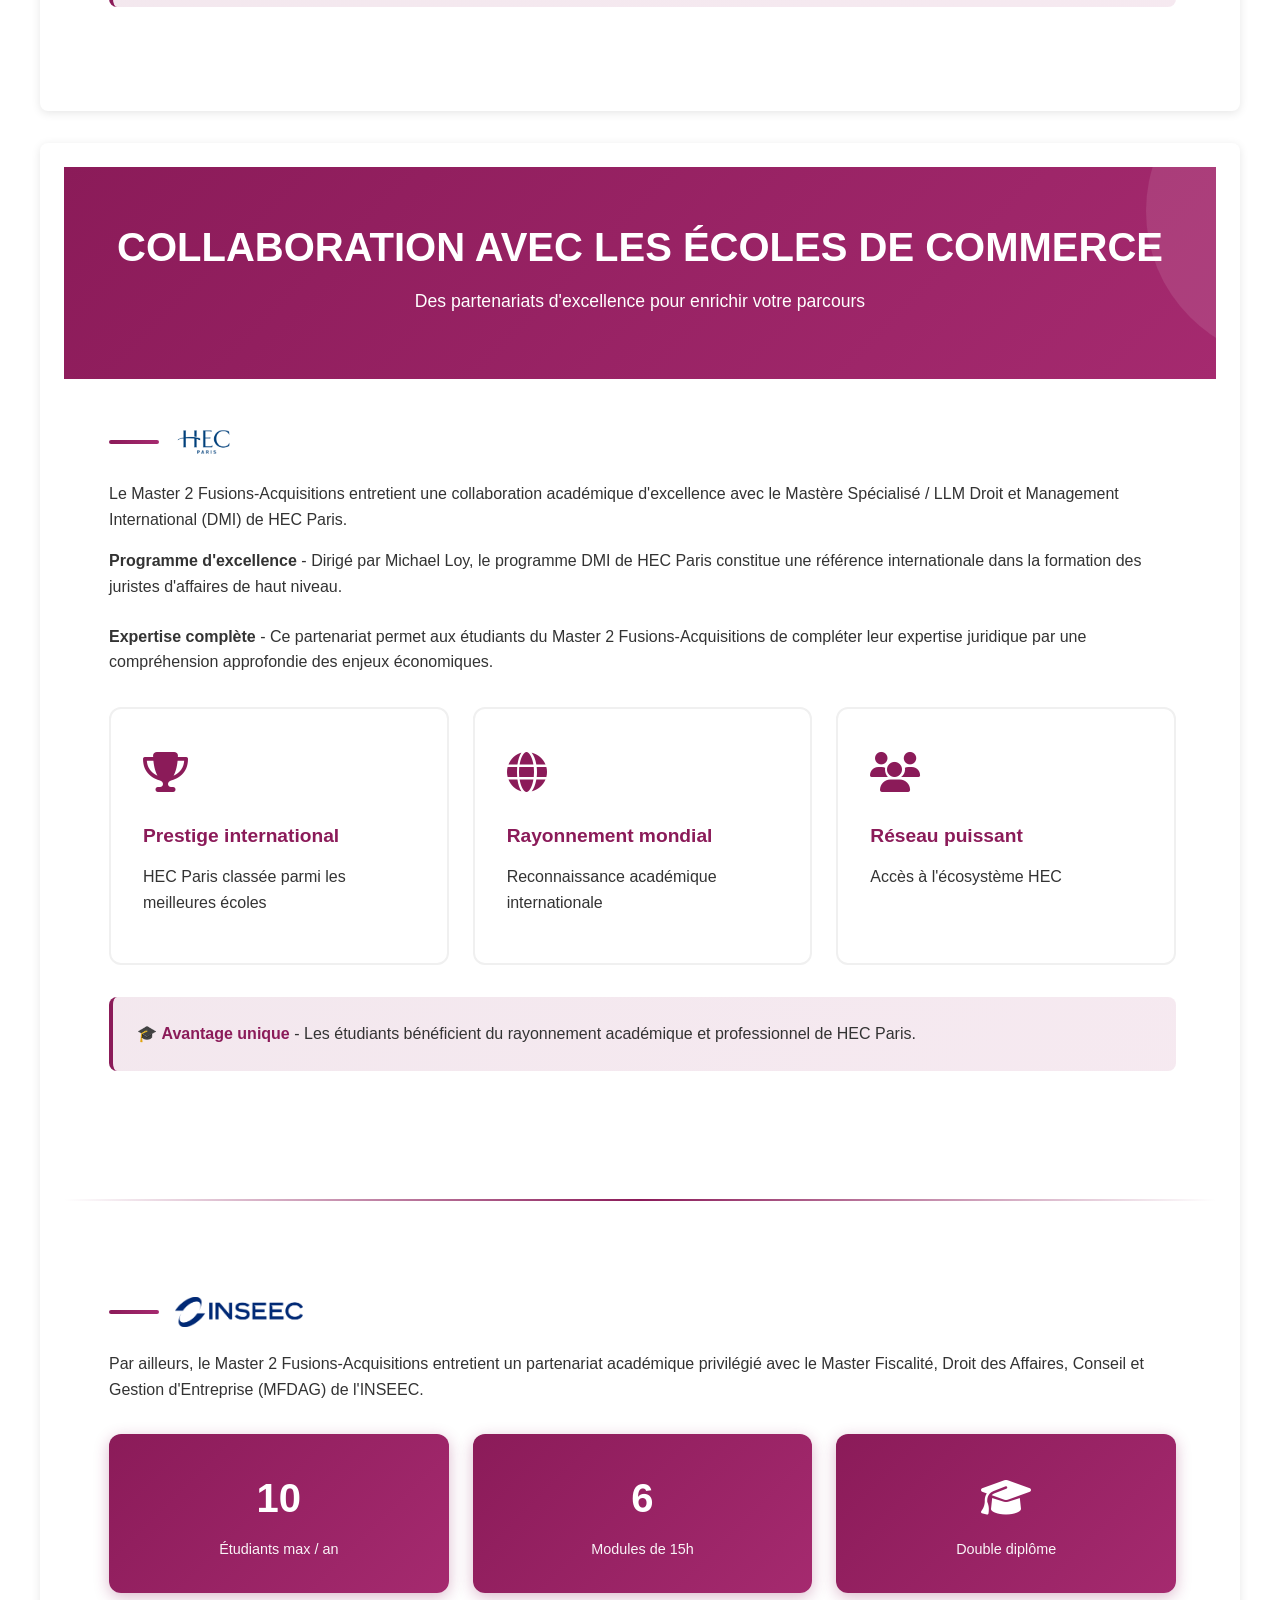
==== commit 1cb2293e: "Mise à jour globale : contenu alumni et amélioration UI * Ajout des photos et noms des alumni * Modi" ====
--- a/index.html
+++ b/index.html
@@ -81,7 +81,6 @@
     <section id="accueil">
         <div class="container">
             <h1>Master 2 Fusions-Acquisitions (M&A)</h1>
-            <p>Université Paris-Saclay - Excellence & Professionnalisation</p>
         </div>
 
         <!-- Carrousel -->
@@ -1325,8 +1324,8 @@
                 </div>
             </div>
 
-            <!-- green sanctuaries-->
-            <div id="green-sanctuaries" class="subsection">
+            <section id="green-sanctuaries-section">
+    <div id="green-sanctuaries" class="subsection">
         <div class="card">
             <div class="green-header">
                 <h3>GREEN SANCTUARIES</h3>
@@ -1352,10 +1351,12 @@
                     </div>
                 </div>
 
-                <hr class="divider" style="background: linear-gradient(90deg, transparent, #2d5a27, transparent);">
+                <div class="missions-image-wrapper">
+                    <img src="images/jungle1.png" alt="L'équipe et leurs missions" class="missions-img">
+                </div>
 
                 <div class="info-section">
-                    <h4>Nos missions</h4>
+                    <h4>Leurs missions</h4>
                     
                     <div class="cards-grid">
                         <div class="mini-card" style="border-color: #e8f5e9;">
@@ -1377,164 +1378,166 @@
                         </div>
                     </div>
 
+                    <div class="green-image-container">
+                        <img src="images/jungle.webp" alt="Végétation luxuriante Green Sanctuaries" class="green-feature-img">
+                    </div>
+
                     <div style="text-align: center; margin-top: 3rem;">
                         <a href="https://www.green-sanctuaries.org/" target="_blank" class="btn-green">
                             Découvrir Green Sanctuaries <i class="fas fa-arrow-right"></i>
                         </a>
                     </div>
+                    
+                    
                 </div>
             </div>
         </div>
     </div>
-
-    <!-- the bench-->
+</section>
+
+<section id="the-bench-section">
     <div id="the-bench" class="subsection">
         <div class="card">
             <div class="bench-header">
                 <h3>THE BENCH</h3>
-                <p class="subtitle">L'incubateur responsable dont le Master est actionnaire</p>
+                <p class="subtitle">L'écosystème de la nouvelle génération d'entrepreneurs engagés.</p>
             </div>
 
             <div class="formation-content">
                 <div class="info-section">
-                    <h4>
-                        <i class="fas fa-rocket" style="color: #0d6efd;"></i> 
-                        Innover pour la société et l'environnement
-                    </h4>
+                    <h4><i class="fas fa-rocket"></i> Notre mission</h4>
+                    
+                    <div class="highlight-box bench-highlight">
+                        <p>The Bench embrasse l'innovation sous toutes ses formes, sans limite sectorielle, et intervient aux moments clés, de manière ciblée et personnalisée, <strong>transformant les défis en opportunités.</strong></p>
+                    </div>
+
+                    <p>Porté par cette mission, The Bench accompagne les porteurs de projets engagés en faveur de l'environnement et de la société à travers 3 piliers complémentaires : <strong>The Bench Incubateur, The Bench Invest et The Bench ExecEd.</strong></p>
+
+                    <div class="programs-container">
+                        <div class="program-step">
+                            <div class="step-icon"><i class="fas fa-lightbulb"></i></div>
+                            <h5>The Bench Incubateur</h5>
+                            <span class="step-label">De l'idéation à l'accélération</span>
+                            <p>3 programmes phares : <strong>Aventurine</strong> (préincubation), <strong>Amazonite</strong> (Incubation) et <strong>Emeraude</strong> (Accélération) pour chaque étape de votre projet entrepreneurial.</p>
+                        </div>
+
+                        <i class="fas fa-plus step-arrow"></i>
+
+                        <div class="program-step">
+                            <div class="step-icon"><i class="fas fa-hand-holding-usd"></i></div>
+                            <h5>The Bench Invest</h5>
+                            <span class="step-label">Du pre-seed à la série A</span>
+                            <p>Nous connectons startups et scaleups avec notre réseau d'investisseurs engagés. Un accès exclusif à notre club de Business Angels : <strong>The Bench Angels</strong>.</p>
+                        </div>
+
+                        <i class="fas fa-plus step-arrow"></i>
+
+                        <div class="program-step">
+                            <div class="step-icon"><i class="fas fa-chalkboard-teacher"></i></div>
+                            <h5>The Bench ExecEd</h5>
+                            <span class="step-label">Transformation & Intrapreneuriat</span>
+                            <p>Nous offrons la possibilité aux entreprises et leurs employé.e.s de devenir actrices et acteurs de leur transformation avec des programmes sur-mesure.</p>
+                        </div>
+                    </div>
+
+                    <div style="text-align: center; margin-top: 3rem;">
+                        <a href="https://the-bench.fr/" target="_blank" class="btn-bench">
+                            Découvrir The Bench <i class="fas fa-external-link-alt" style="margin-left: 8px;"></i>
+                        </a>
+                    </div>
+                </div>
+            </div>
+        </div>
+    </div>
+</section>
+
+<section id="universite-section">
+    <div id="universite" class="subsection">
+        <div class="card">
+            <div class="universite-header">
+                <h3>UNIVERSITÉ PARIS-SACLAY</h3>
+                <p class="subtitle">Un pôle d'excellence scientifique et académique</p>
+            </div>
+
+            <div class="universite-content">
+                <div class="info-section">
+                    <h4>Un campus d'exception au cœur de l'innovation</h4>
                     
                     <p>
-                        <strong>The Bench</strong> est un incubateur responsable qui embrasse l’innovation sous toutes ses formes, 
-                        sans limite sectorielle. Il intervient de manière ciblée et personnalisée pour soutenir les projets 
-                        à impact positif en faveur de l’environnement ou de la société.
+                        Située au Sud de Paris, au cœur d'un vaste territoire, composé de quatre départements franciliens et de nombreux sites stratégiques (Courtabœuf, Évry, Massy, Orsay, Saclay, Saint-Quentin-en-Yvelines, Vélizy et la vallée de la Bièvre), l'Université Paris-Saclay est un maillage unique de 5 facultés, 3 IUT, 5 grandes écoles, 2 universités membres associés et 7 organismes de recherche.
                     </p>
 
-                    <div class="highlight-box bench-highlight">
-                        💎 <strong>Une opportunité exclusive</strong><br>
-                        Grâce à une initiative soutenue par <strong>Maître Gerschel</strong>, l'Association du Master 2 est <strong>actionnaire</strong> du projet. Cela permet aux étudiants de développer leur fibre entrepreneuriale dès le Master.
-                    </div>
-                </div>
-
-                <hr class="divider" style="background: linear-gradient(90deg, transparent, #0d6efd, transparent);">
+                    <div class="highlight-box">
+                        <strong>Excellence internationale</strong> - 1ère université française et dans le top 20 mondial, l'Université Paris-Saclay couvre les secteurs des sciences et ingénierie, des sciences de la vie et de la santé, et des sciences humaines et sociales.
+                    </div>
+                </div>
+
+                <hr class="divider">
 
                 <div class="info-section">
-                    <h4>Un accompagnement sur-mesure</h4>
-                    <p>L'étudiant est libre de développer son idée, puis de poursuivre ou non l'aventure entrepreneuriale :</p>
-
-                    <div class="programs-container">
-                        <div class="program-step">
-                            <div class="step-icon"><i class="far fa-lightbulb"></i></div>
-                            <h5>Programme Aventurine</h5>
-                            <span class="step-label">Phase d'idéation</span>
-                            <p>Pour les étudiants curieux : développez votre idée de projet engagé dès les premiers stades de réflexion.</p>
-                        </div>
-
-                        <div class="step-arrow"><i class="fas fa-chevron-right"></i></div>
-
-                        <div class="program-step">
-                            <div class="step-icon"><i class="fas fa-chart-line"></i></div>
-                            <h5>Programme Émeraude</h5>
-                            <span class="step-label">Jusqu'à la levée de fonds</span>
-                            <p>Pour les entrepreneurs confirmés : un accompagnement complet pour concrétiser le projet et trouver des financements.</p>
-                        </div>
-                    </div>
-
-                    <div style="text-align: center; margin-top: 3rem;">
-                        <a href="https://the-bench.fr/" target="_blank" class="btn-bench">
-                            Visiter le site The Bench <i class="fas fa-external-link-alt"></i>
-                        </a>
+                    <h4>Composition du campus</h4>
+
+                    <div class="stats-container">
+                        <div class="stat-box">
+                            <div class="number">5</div>
+                            <div class="label">Facultés</div>
+                        </div>
+                        <div class="stat-box">
+                            <div class="number">3</div>
+                            <div class="label">IUT</div>
+                        </div>
+                        <div class="stat-box">
+                            <div class="number">5</div>
+                            <div class="label">Grandes Écoles</div>
+                        </div>
+                        <div class="stat-box">
+                            <div class="number">7</div>
+                            <div class="label">Organismes de recherche</div>
+                        </div>
+                    </div>
+                </div>
+
+                <hr class="divider">
+
+                <div class="info-section">
+                    <h4>Découvrez l'Université Paris-Saclay</h4>
+                    
+                    <div class="media-container">
+                        <div class="video-wrapper">
+                            <iframe src="https://www.youtube.com/embed/6kgiFxSV9fw?si=Sqi2SmaDRniylt9A" 
+                                    title="Présentation Université Paris-Saclay" 
+                                    frameborder="0" 
+                                    allow="accelerometer; autoplay; clipboard-write; encrypted-media; gyroscope; picture-in-picture; web-share" 
+                                    referrerpolicy="strict-origin-when-cross-origin" 
+                                    allowfullscreen>
+                            </iframe>
+                        </div>
+                    </div>
+                </div>
+
+                <hr class="divider">
+
+                <div class="info-section">
+                    <h4>Localisation</h4>
+                    
+                    <div class="map-container">
+                        <iframe src="https://www.google.com/maps/embed?pb=!1m18!1m12!1m3!1d4435.292852565052!2d2.425224937823424!3d48.624371869364!2m3!1f0!2f0!3f0!3m2!1i1024!2i768!4f13.1!3m3!1m2!1s0x47e5de1ac0e4eae7%3A0xf57eabc42ab9f977!2s23%20Bd%20Fran%C3%A7ois%20Mitterrand%2C%2091000%20%C3%89vry-Courcouronnes!5e0!3m2!1sfr!2sfr!4v1764092528744!5m2!1sfr!2sfr" 
+                                style="border:0;" 
+                                allowfullscreen="" 
+                                loading="lazy" 
+                                referrerpolicy="no-referrer-when-downgrade">
+                        </iframe>
+                    </div>
+
+                    <div class="highlight-box" style="margin-top: 2rem; text-align: center;">
+                        📍 <strong>Adresse</strong> - 23 Bd François Mitterrand, 91000 Évry-Courcouronnes<br>
+                        🚆 <strong>Accès</strong> - Facilement accessible en transports en commun (RER D, bus)
                     </div>
                 </div>
             </div>
         </div>
     </div>
-            
-            <!-- Université -->
-            <div id="universite" class="subsection">
-                <div class="card">
-                    <div class="universite-header">
-                        <h3>UNIVERSITÉ PARIS-SACLAY</h3>
-                        <p class="subtitle">Un pôle d'excellence scientifique et académique</p>
-                    </div>
-
-                    <div class="universite-content">
-                        <div class="info-section">
-                            <h4>Un campus d'exception au cœur de l'innovation</h4>
-                            
-                            <p>
-                                Située au Sud de Paris, au cœur d'un vaste territoire, composé de quatre départements franciliens et de nombreux sites stratégiques (Courtabœuf, Évry, Massy, Orsay, Saclay, Saint-Quentin-en-Yvelines, Vélizy et la vallée de la Bièvre), l'Université Paris-Saclay est un maillage unique de 5 facultés, 3 IUT, 5 grandes écoles, 2 universités membres associés et 7 organismes de recherche.
-                            </p>
-
-                            <div class="highlight-box">
-                                 <strong>Excellence internationale</strong> - 1ère université française et dans le top 20 mondial, l'Université Paris-Saclay couvre les secteurs des sciences et ingénierie, des sciences de la vie et de la santé, et des sciences humaines et sociales.
-                            </div>
-                        </div>
-
-                        <hr class="divider">
-
-                        <div class="info-section">
-                            <h4>Composition du campus</h4>
-
-                            <div class="stats-container">
-                                <div class="stat-box">
-                                    <div class="number">5</div>
-                                    <div class="label">Facultés</div>
-                                </div>
-                                <div class="stat-box">
-                                    <div class="number">3</div>
-                                    <div class="label">IUT</div>
-                                </div>
-                                <div class="stat-box">
-                                    <div class="number">5</div>
-                                    <div class="label">Grandes Écoles</div>
-                                </div>
-                                <div class="stat-box">
-                                    <div class="number">7</div>
-                                    <div class="label">Organismes de recherche</div>
-                                </div>
-                            </div>
-                        </div>
-
-                        <hr class="divider">
-
-                        <div class="info-section">
-                            <h4>Découvrez l'Université Paris-Saclay</h4>
-                            
-                            <div class="media-container">
-                                <div class="video-wrapper">
-                                    <iframe src="https://www.youtube.com/embed/6kgiFxSV9fw?si=Sqi2SmaDRniylt9A" 
-                                            title="Présentation Université Paris-Saclay" 
-                                            frameborder="0" 
-                                            allow="accelerometer; autoplay; clipboard-write; encrypted-media; gyroscope; picture-in-picture; web-share" 
-                                            referrerpolicy="strict-origin-when-cross-origin" 
-                                            allowfullscreen>
-                                    </iframe>
-                                </div>
-                            </div>
-                        </div>
-
-                        <hr class="divider">
-
-                        <div class="info-section">
-                            <h4>Localisation</h4>
-                            
-                            <div class="map-container">
-                                <iframe src="https://www.google.com/maps/embed?pb=!1m18!1m12!1m3!1d4435.292852565052!2d2.425224937823424!3d48.624371869364!2m3!1f0!2f0!3f0!3m2!1i1024!2i768!4f13.1!3m3!1m2!1s0x47e5de1ac0e4eae7%3A0xf57eabc42ab9f977!2s23%20Bd%20Fran%C3%A7ois%20Mitterrand%2C%2091000%20%C3%89vry-Courcouronnes!5e0!3m2!1sfr!2sfr!4v1764092528744!5m2!1sfr!2sfr" 
-                                        style="border:0;" 
-                                        allowfullscreen="" 
-                                        loading="lazy" 
-                                        referrerpolicy="no-referrer-when-downgrade">
-                                </iframe>
-                            </div>
-
-                            <div class="highlight-box" style="margin-top: 2rem; text-align: center;">
-                                📍 <strong>Adresse</strong> - 23 Bd François Mitterrand, 91000 Évry-Courcouronnes<br>
-                                🚆 <strong>Accès</strong> - Facilement accessible en transports en commun (RER D, bus)
-                            </div>
-                        </div>
-                    </div>
-                </div>
-            </div>
-    </section>
+</section>
 
     <!-- Alumni -->
     <section id="alumni">
@@ -1595,7 +1598,7 @@
                     <h3>Promo 2023-2024</h3>
                     <div class="promo-layout">
                         <div class="promo-image">
-                            <img src="images/photo-classe-cm1.jpg" alt="Photo classe Promo 2023-2024">
+                            <img src="images/PhotoPromo2023-2024.jpeg" alt="Photo classe Promo 2023-2024">
                         </div>
                         <div class="promo-list">
                             <p><strong>Nos diplômés 2023-2024 :</strong></p>
@@ -1605,31 +1608,31 @@
                             </button>
 
                             <ul class="promo-list-hidden">
-                                <li>Inès AHFIR</li>
-                                <li>Bailo BAH</li>
-                                <li>Léa BANY</li>
-                                <li>Anaïs BOUMAZA</li>
-                                <li>Nisrine FARES</li>
-                                <li>Thomas GOPAL</li>
-                                <li>Donatien GUIMBERT</li>
-                                <li>Ilana HERVET</li>
-                                <li>Lisa HOAREAU</li>
-                                <li>Sarah KABBARA</li>
-                                <li>Goundo KEITA</li>
-                                <li>Adrien LEROY-BEAULIEU</li>
-                                <li>Baptiste LIEUTAUD</li>
-                                <li>Falmata MAHAMAT</li>
-                                <li>Mégane MAHE</li>
-                                <li>Rémi MARCANDELLA</li>
-                                <li>Inès MAVOULANA</li>
-                                <li>William MANUEL</li>
-                                <li>Deborah MERLIN</li>
-                                <li>Noor MURPHY</li>
-                                <li>Gael NAM HEE</li>
-                                <li>Thomas NOVEL</li>
-                                <li>Victoire REBOUL</li>
-                                <li>Akim RUBUYE</li>
-                                <li>Lolita THIBAULT</li>
+                                <li>Ines Ahfir</li>
+                                <li>Baillot Bah</li>
+                                <li>Léa Bany</li>
+                                <li>Anaïs Boumaza</li>
+                                <li>Nisrine Fares</li>
+                                <li>Thomas Gopal</li>
+                                <li>Donatien Guimbert</li>
+                                <li>Ilana Hervet</li>
+                                <li>Lisa Hoareau</li>
+                                <li>Sarah Kabbara</li>
+                                <li>Goundo Keita</li>
+                                <li>Adrien Leroy-Beaulieu</li>
+                                <li>Baptiste Lieutaud</li>
+                                <li>Falmata Mahamat</li>
+                                <li>Mégane Mahé</li>
+                                <li>Rémi Marcandella</li>
+                                <li>Inès Mavoulana</li>
+                                <li>William Manuel</li>
+                                <li>Deborah Merlin</li>
+                                <li>Noor Murphy</li>
+                                <li>Gael Nam Hee</li>
+                                <li>Thomas Novel</li>
+                                <li>Victoire Reboul</li>
+                                <li>Akim Rubuye</li>
+                                <li>Lolita Thibault</li>
                             </ul>
                         </div>
                     </div>
@@ -1652,18 +1655,32 @@
                             </button>
 
                             <ul class="promo-list-hidden">
-                                <li>Lisa Dupont</li>
-                                <li>Marc Martin</li>
-                                <li>Sophie Bernard</li>
-                                <li>Thomas Petit</li>
-                                <li>Julie Moreau</li>
-                                <li>Pierre Lambert</li>
-                                <li>Emma Rousseau</li>
-                                <li>Lucas Garnier</li>
-                                <li>Chloé Faure</li>
-                                <li>Hugo Vincent</li>
-                                <li>Léa Girard</li>
-                                <li>Alexandre Durand</li>
+                                <li>Sharon Assous</li>
+                                <li>Capitaine Barry</li>
+                                <li>Constance Bégué</li>
+                                <li>Thomas Billard</li>
+                                <li>Maÿliss Bocquet</li>
+                                <li>Simon Bordas</li>
+                                <li>Alexandra Caberty</li>
+                                <li>Sophie Carvalho</li>
+                                <li>Lucile Cottet</li>
+                                <li>Elise Coxe</li>
+                                <li>Nora Danquigny</li>
+                                <li>Hamidou Diallo</li>
+                                <li>Meriem Djezri</li>
+                                <li>Jeta Ferati</li>
+                                <li>Hamza Ibrahimi</li>
+                                <li>Asma Kafi</li>
+                                <li>Alexandre Lacour</li>
+                                <li>Naël Lamrani</li>
+                                <li>Margot Lavaill</li>
+                                <li>Lisa Lemaire</li>
+                                <li>Enrico Moldez</li>
+                                <li>Inès Nimanbeg</li>
+                                <li>Isaure Pasquet</li>
+                                <li>Léna Rasolomanana</li>
+                                <li>Charlotte Royer</li>
+                                <li>Emna Triki</li>
                             </ul>
                         </div>
                     </div>
@@ -1676,7 +1693,7 @@
                     <h3>Promo 2021-2022</h3>
                     <div class="promo-layout">
                         <div class="promo-image">
-                            <img src="images/photo-classe-cm1.jpg" alt="Photo classe Promo 2021-2022">
+                            <img src="images/PhotoPromo2021-2022.jpeg" alt="Photo classe Promo 2021-2022">
                         </div>
                         <div class="promo-list">
                             <p><strong>Nos diplômés 2021-2022 :</strong></p>
@@ -1686,18 +1703,83 @@
                             </button>
 
                             <ul class="promo-list-hidden">
-                                <li>Lisa Dupont</li>
-                                <li>Marc Martin</li>
-                                <li>Sophie Bernard</li>
-                                <li>Thomas Petit</li>
-                                <li>Julie Moreau</li>
-                                <li>Pierre Lambert</li>
-                                <li>Emma Rousseau</li>
-                                <li>Lucas Garnier</li>
-                                <li>Chloé Faure</li>
-                                <li>Hugo Vincent</li>
-                                <li>Léa Girard</li>
-                                <li>Alexandre Durand</li>
+                                <li>Aurelie Abecassis</li>
+                                <li>Dina Addahre</li>
+                                <li>Magomed Alaviyev</li>
+                                <li>Bradley Alet</li>
+                                <li>Anthony Baret</li>
+                                <li>Oumnia Benkirane</li>
+                                <li>Ivan Creis</li>
+                                <li>Flore De Rigaud</li>
+                                <li>Lucas Demiray</li>
+                                <li>Marie Duval</li>
+                                <li>Eva Fkatchouk</li>
+                                <li>Daniel Hernandez</li>
+                                <li>Maya Kheznadji</li>
+                                <li>Armand Levy</li>
+                                <li>Yoann Mahé</li>
+                                <li>Amina Matouk</li>
+                                <li>Eleonore Messina</li>
+                                <li>Julie Peixoto</li>
+                                <li>Alexandre Privat</li>
+                                <li>Yasmeen Rahli</li>
+                                <li>Nadia Sabo</li>
+                                <li>Ravine Va</li>
+                                <li>Laika</li>
+                            </ul>
+                        </div>
+                    </div>
+                </div>
+            </div>
+
+            <!-- Promo 2020 -->
+           <div id="promo2022" class="subsection">
+                <div class="card">
+                    <h3>Promo 2020-2021</h3>
+                    <div class="promo-layout">
+                        <div class="promo-image">
+                            <img src="images/photoPromo2020-2021.jpg" alt="Photo classe Promo 2022-2023">
+                        </div>
+                        <div class="promo-list">
+                            <p><strong>Nos diplômés 2020-2021 :</strong></p>
+                            
+                            <button class="btn-toggle-promo" onclick="togglePromoList(this)">
+                                Voir la liste <i class="fas fa-chevron-down"></i>
+                            </button>
+
+                            <ul class="promo-list-hidden">
+                                <li>Marjorie Ladsous</li>
+                                <li>Diakhoumba Gassama</li>
+                                <li>Moussa</li>
+                                <li>Salima Oujja</li>
+                                <li>Yasmine Zaimi</li>
+                                <li>Fadimata Bayo</li>
+                                <li>Bouchra Ati</li>
+                                <li>Baptiste Bezault</li>
+                                <li>Antoine Versini - Guimard</li>
+                                <li>Celia Nait-Khaled</li>
+                                <li>Madina Sidibe</li>
+                                <li>Grégoire Prades</li>
+                                <li>Stephanie Ranga</li>
+                                <li>Belize Guerrat</li>
+                                <li>Elodie Pascual</li>
+                                <li>Jaures Kouame</li>
+                                <li>Yasmine Gasti</li>
+                                <li>Ismael Diané</li>
+                                <li>Salaha Traoré</li>
+                                <li>Rute Luemba Teixeira</li>
+                                <li>Deborah Echaiz guevara</li>
+                                <li>Tehila Haddad</li>
+                                <li>Aria Granvillier</li>
+                                <li>Mazna-Consta Essinam</li>
+                                <li>Rogdy Zayani</li>
+                                <li>Octave Cazenave</li>
+                                <li>Esrae Oudda</li>
+                                <li>Nour Dakhli</li>
+                                <li>Anais Kovacsik</li>
+                                <li>Meyzen Pierre</li>
+                                <li>Kurt Burak</li>
+                                <li>Lucas Guillaume</li>
                             </ul>
                         </div>
                     </div>
--- a/style.css
+++ b/style.css
@@ -131,6 +131,30 @@
 
     nav ul {
         padding-left: 0;
+        
+        /* 1. On force les liens à s'empiler proprement de haut en bas */
+        flex-direction: column;
+        flex-wrap: nowrap;
+        
+        /* 2. Le système de scroll */
+        max-height: calc(100vh - 60px); 
+        overflow-y: auto; 
+        -webkit-overflow-scrolling: touch; 
+        padding-bottom: 2rem; 
+    }
+
+    /* --- LA MAGIE EST ICI --- */
+    .submenu {
+        position: relative; /* Au lieu de absolute : ça pousse les autres liens vers le bas ! */
+        top: 0;
+        width: 100%;
+        box-shadow: none; /* On enlève l'ombre qui fait bizarre sur mobile */
+        background: #fdfdfd; /* Un fond très légèrement gris pour différencier les sous-menus */
+    }
+
+    /* On décale un peu les sous-liens vers la droite pour bien voir que c'est un sous-menu */
+    .submenu a {
+        padding-left: 2.5rem; 
     }
 }
 
@@ -691,7 +715,6 @@
 
 .carousel-slide.active {
     display: block;
-    animation: fadeIn 0.5s;
 }
 
 .carousel-slide img {
@@ -3120,6 +3143,121 @@
     }
 }
 
+/* =========================================
+   IMAGES GREEN SANCTUARIES & MISSIONS (ORDINATEUR)
+   ========================================= */
+
+.green-image-container {
+    width: 100%;
+    max-width: 900px;
+    margin: 3rem auto 1rem;
+    border-radius: 16px;
+    overflow: hidden;
+    box-shadow: 0 15px 35px rgba(45, 90, 39, 0.15);
+    border: 4px solid #ffffff;
+    position: relative;
+}
+
+.green-feature-img {
+    width: 100%;
+    height: 350px;
+    object-fit: cover;
+    display: block;
+    transition: transform 0.6s ease;
+}
+
+.green-image-container:hover .green-feature-img {
+    transform: scale(1.05);
+}
+
+.missions-image-wrapper {
+    width: 100%;
+    max-width: 1000px;
+    margin: 4rem auto 3rem;
+    border-radius: 12px;
+    overflow: hidden;
+    box-shadow: 0 10px 30px rgba(0, 0, 0, 0.1);
+}
+
+.missions-img {
+    width: 100%;
+    height: 300px;
+    object-fit: cover;
+    object-position: center 80%;
+    display: block;
+    transition: transform 0.5s ease;
+}
+
+.missions-image-wrapper:hover .missions-img {
+    transform: scale(1.03);
+}
+
+/* =========================================
+   RESPONSIVE MOBILE (POUR TOUTE LA SECTION)
+   ========================================= */
+
+/* Sécurité pour que les images ne débordent jamais */
+img {
+    max-width: 100%;
+    height: auto;
+}
+
+@media (max-width: 768px) {
+    /* Ajustement de la section pour donner de l'air */
+    #green-sanctuaries .info-section {
+        padding: 0 15px; 
+    }
+
+    /* Le bandeau "Missions" */
+    .missions-image-wrapper {
+        margin: 2rem 0; 
+        border-radius: 8px;
+        width: 100%;
+    }
+
+    .missions-img {
+        height: 180px !important; 
+        object-fit: cover; 
+        object-position: center; 
+    }
+
+    /* La grille des missions en 1 colonne sur téléphone */
+    #green-sanctuaries .cards-grid {
+        display: flex;
+        flex-direction: column;
+        gap: 15px;
+        margin-top: 1.5rem;
+    }
+
+    #green-sanctuaries .mini-card {
+        width: 100%;
+        margin: 0;
+        padding: 15px;
+    }
+
+    /* Le bouton plus facile à cliquer au doigt */
+    #green-sanctuaries .btn-green {
+        width: 100%;
+        padding: 12px 20px;
+        font-size: 1rem;
+        margin-top: 2rem;
+        box-sizing: border-box; /* Évite que le bouton dépasse de l'écran */
+    }
+
+    /* L'image de la jungle en bas */
+    .green-image-container {
+        margin: 2rem 0 0; 
+        border-radius: 8px;
+        border-width: 2px;
+        width: 100%;
+    }
+
+    .green-feature-img {
+        height: 200px !important;
+        object-fit: cover;
+    }
+}
+
 /* --- STYLE THE BENCH (VERSION BLEUE) --- */
 
 /* En-tête Bleu Startup (Dégradé Bleu Roi vers Bleu Clair) */
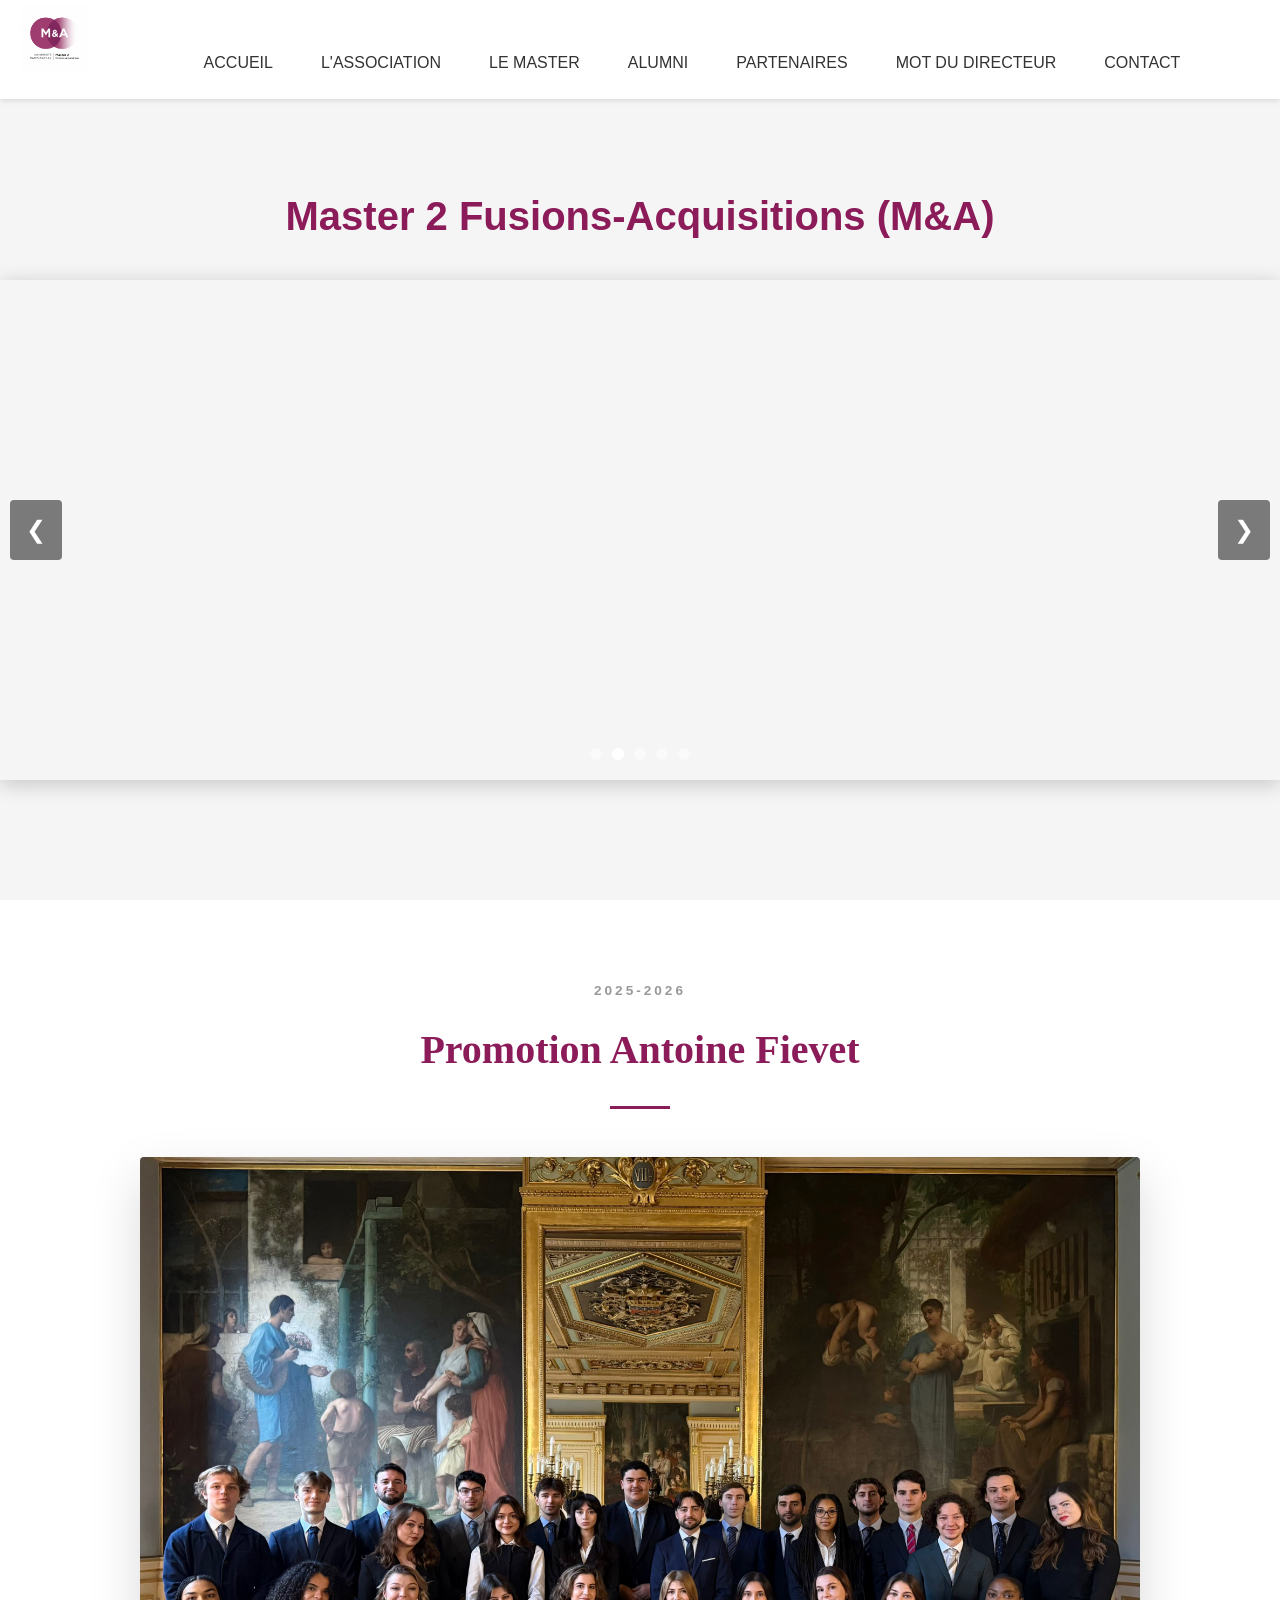
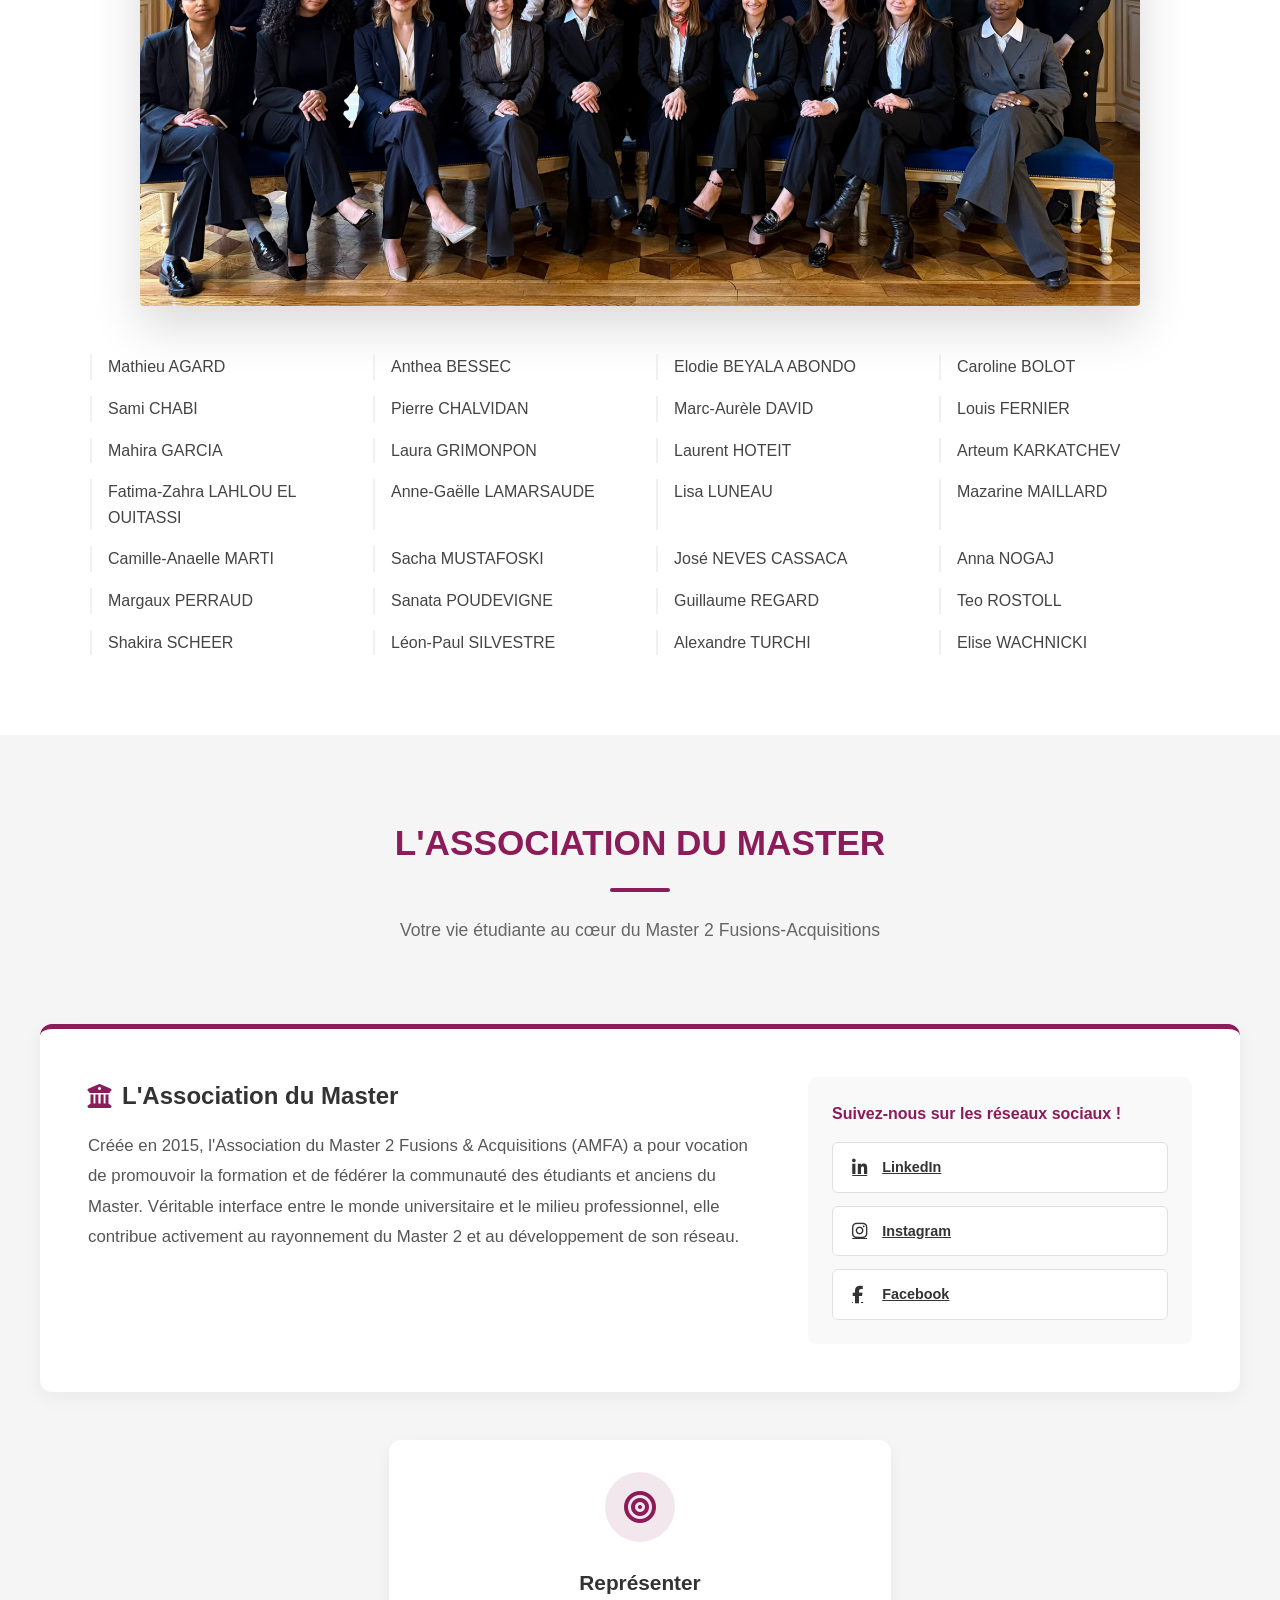
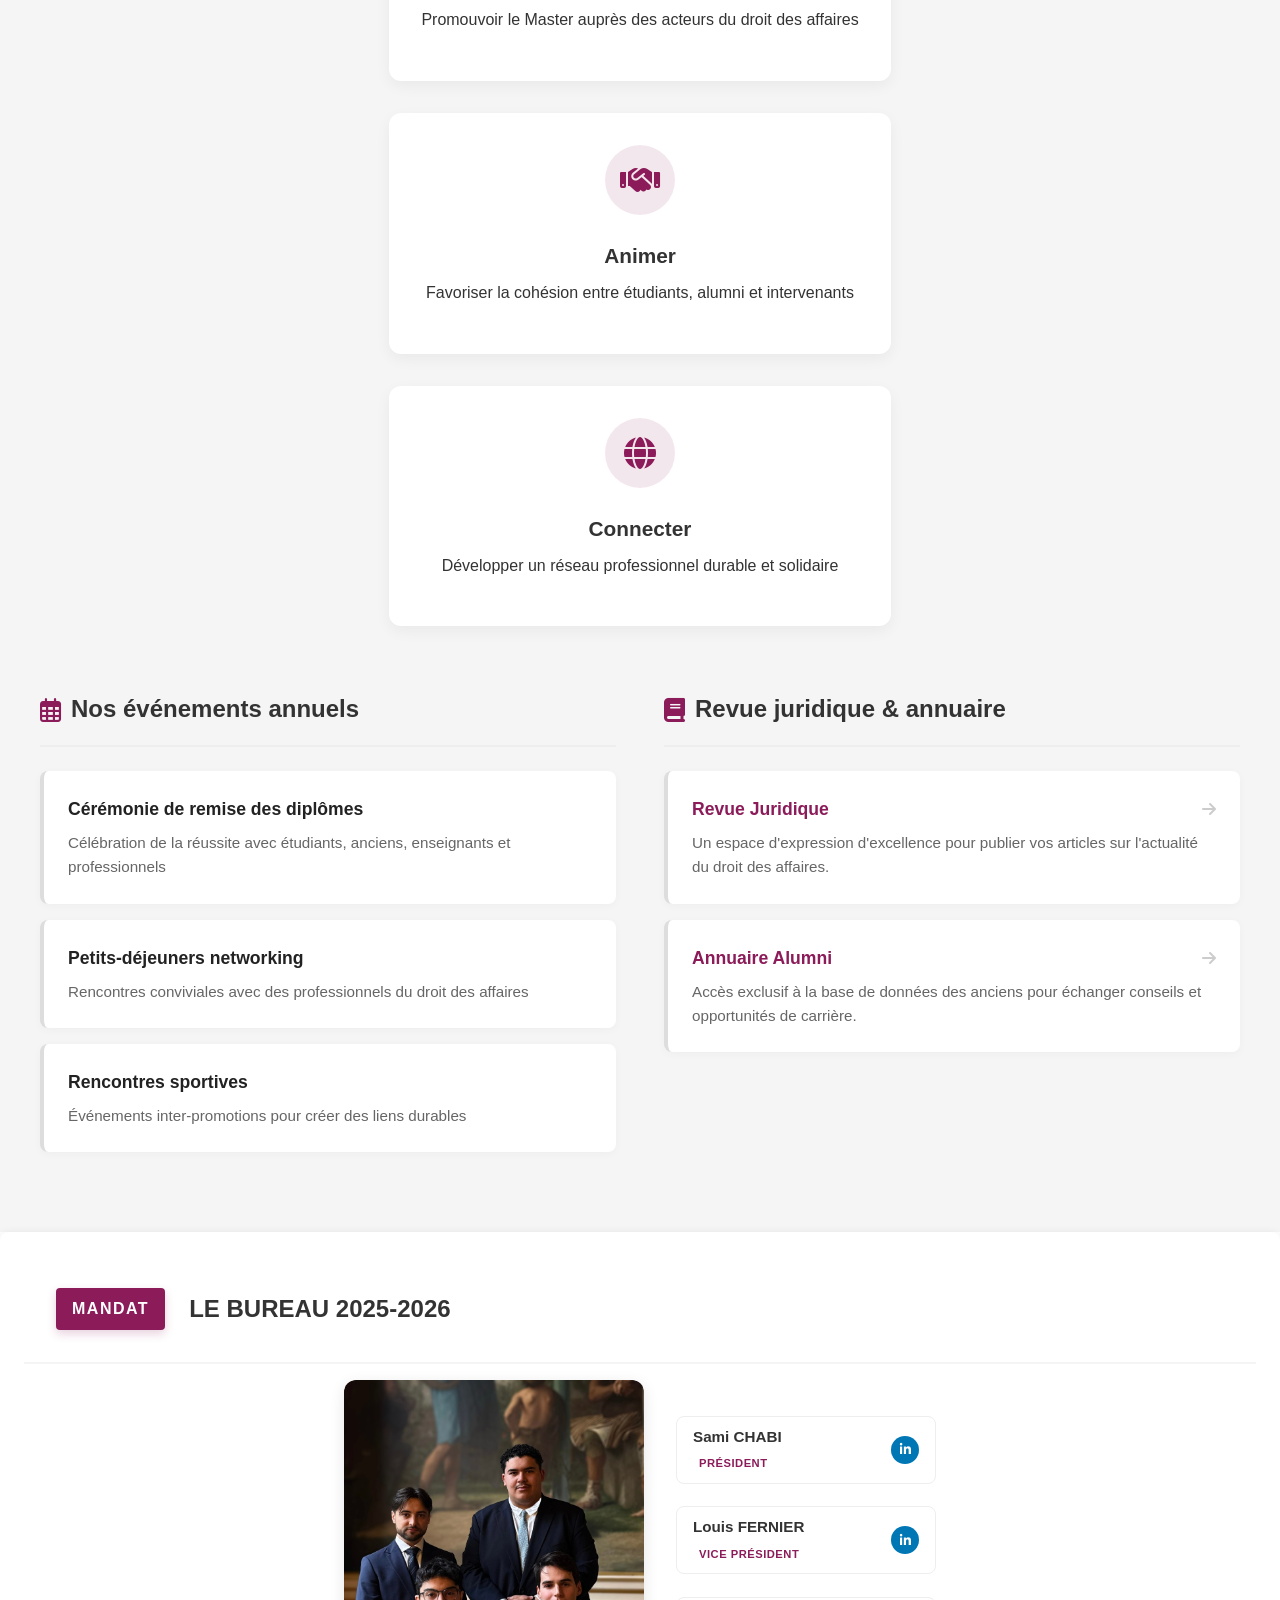
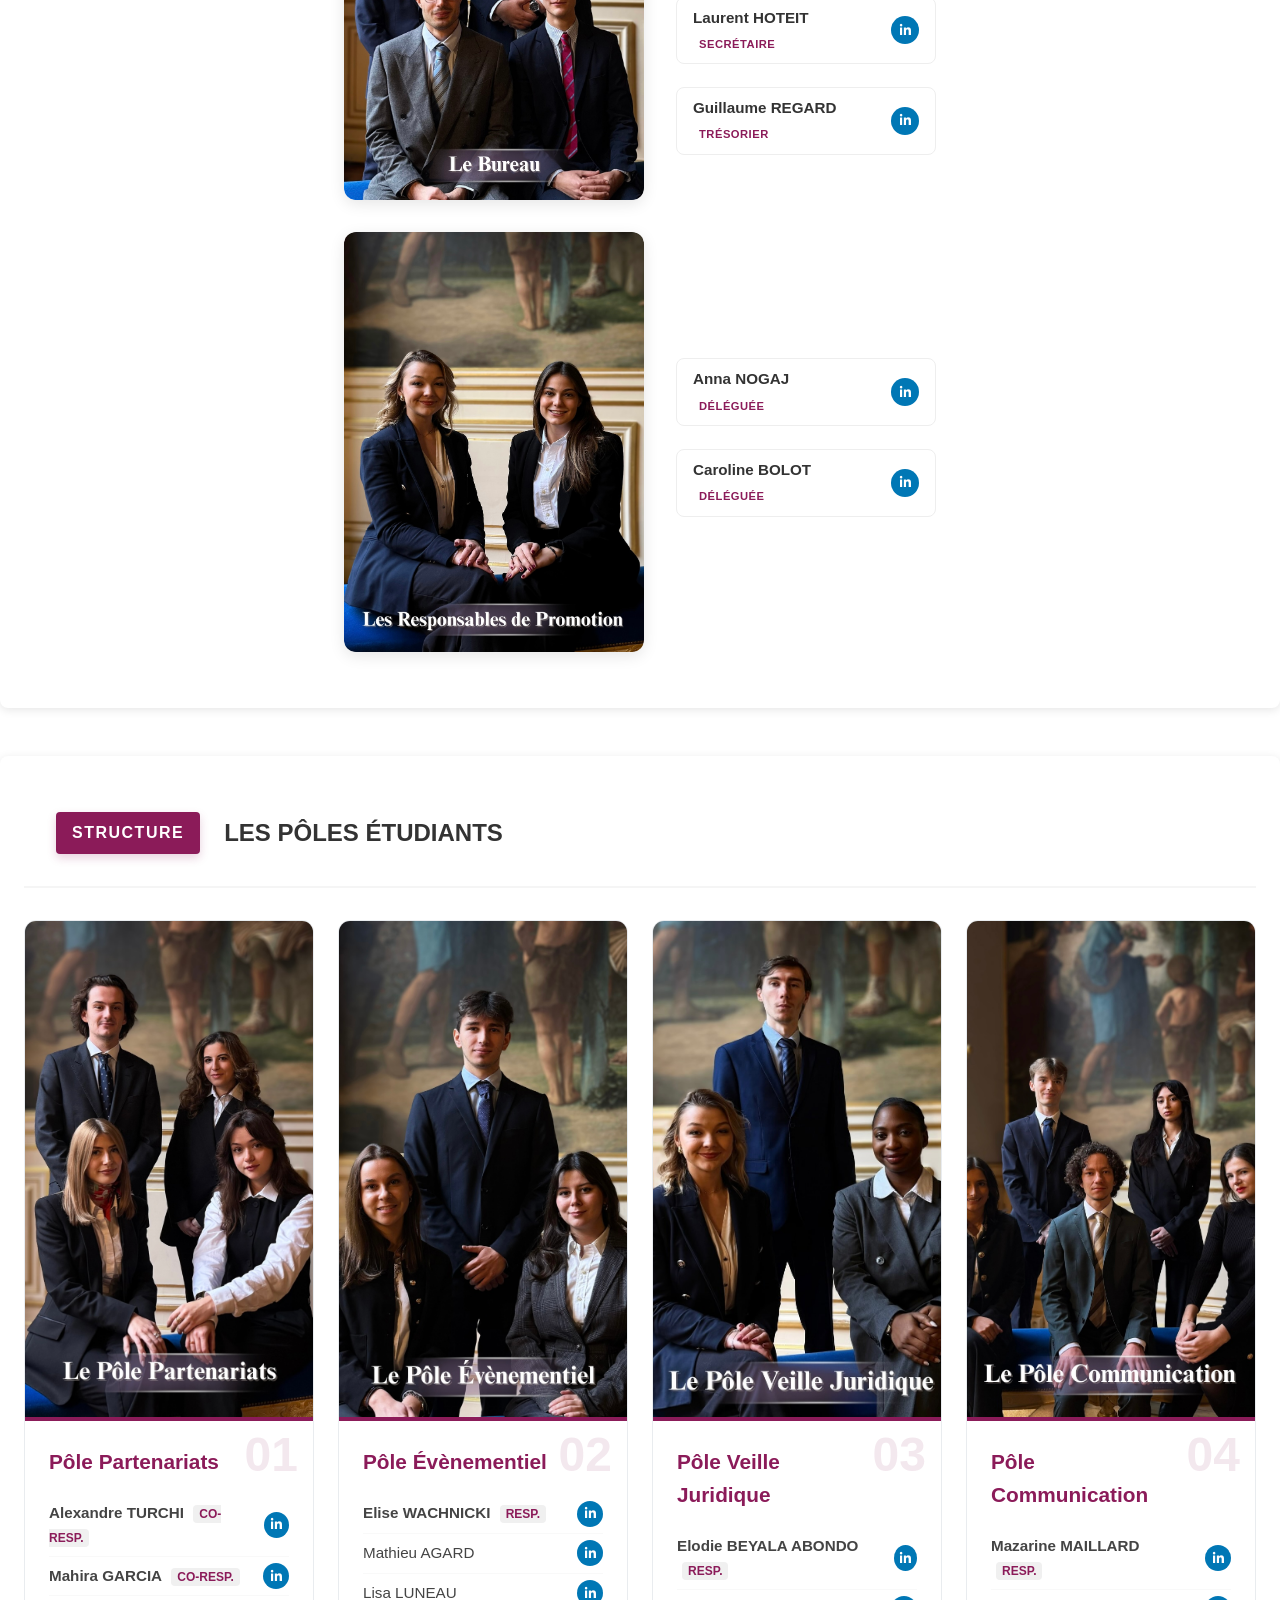
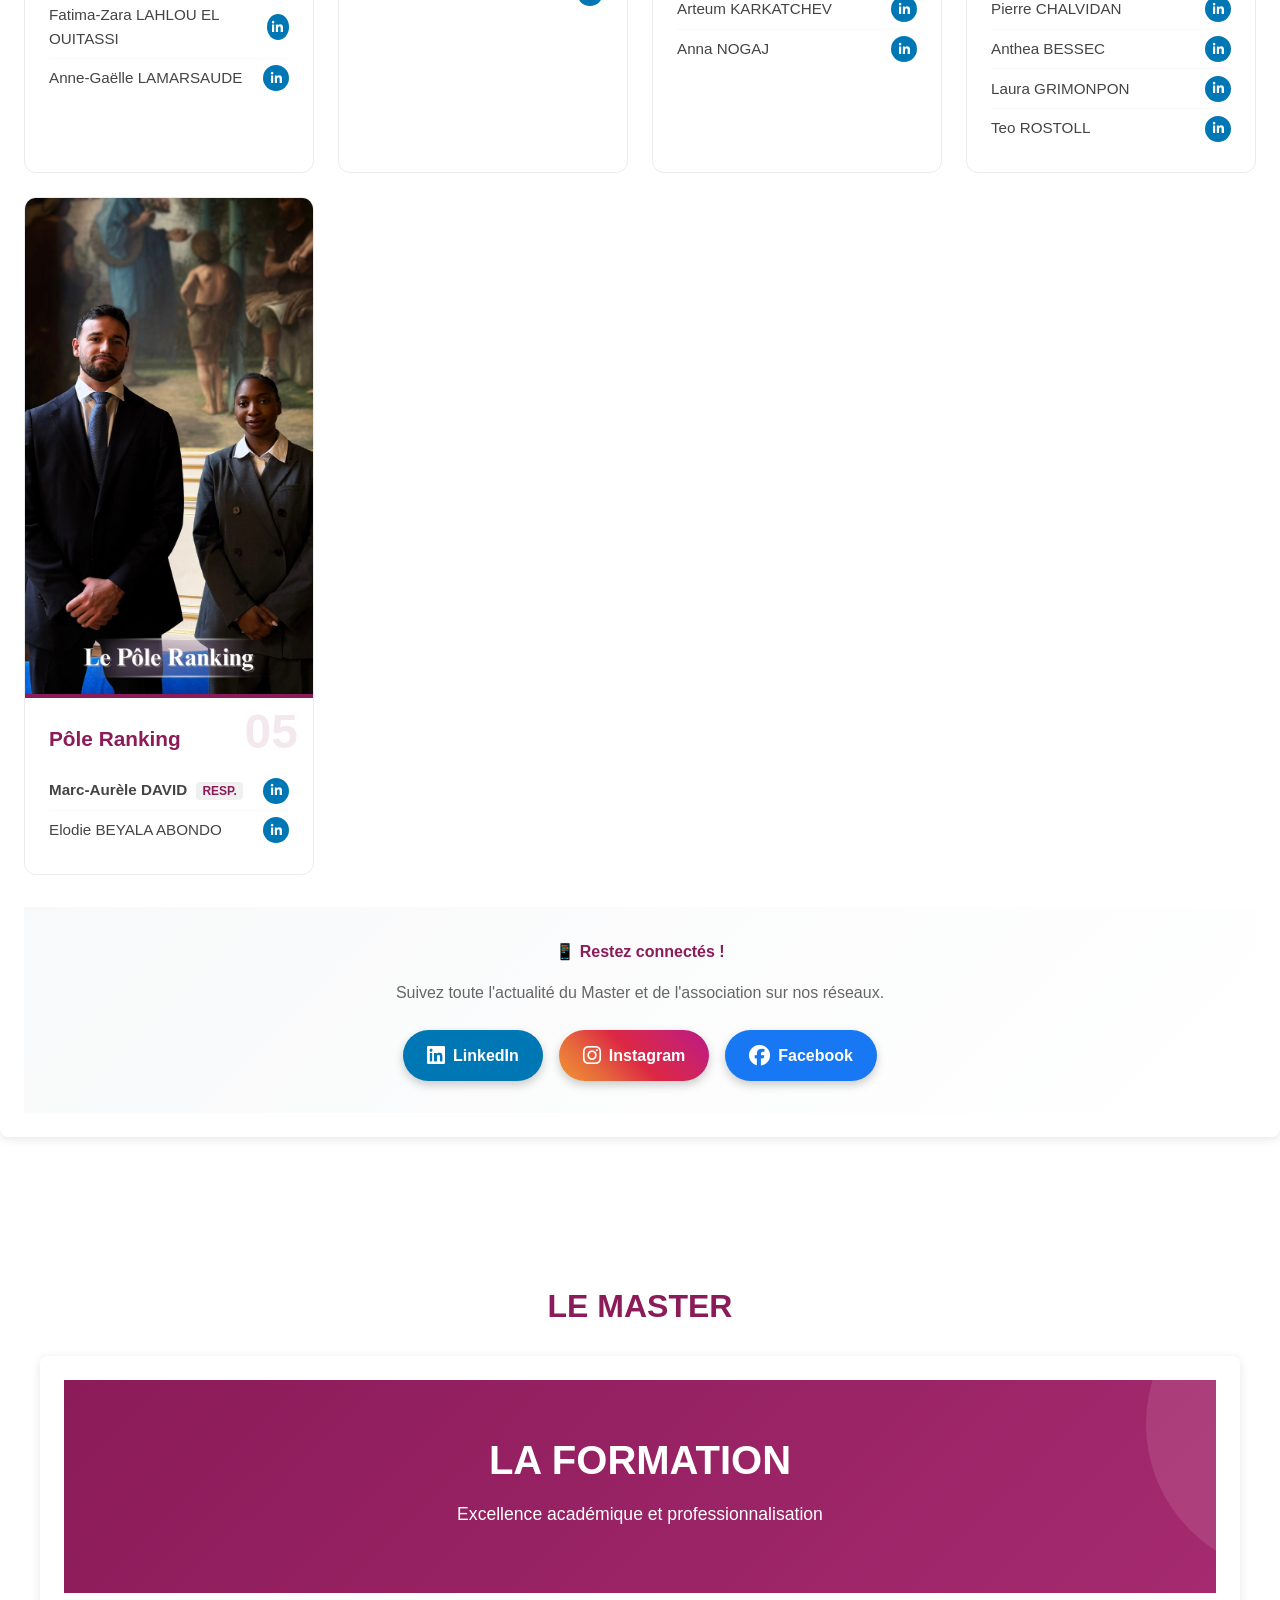
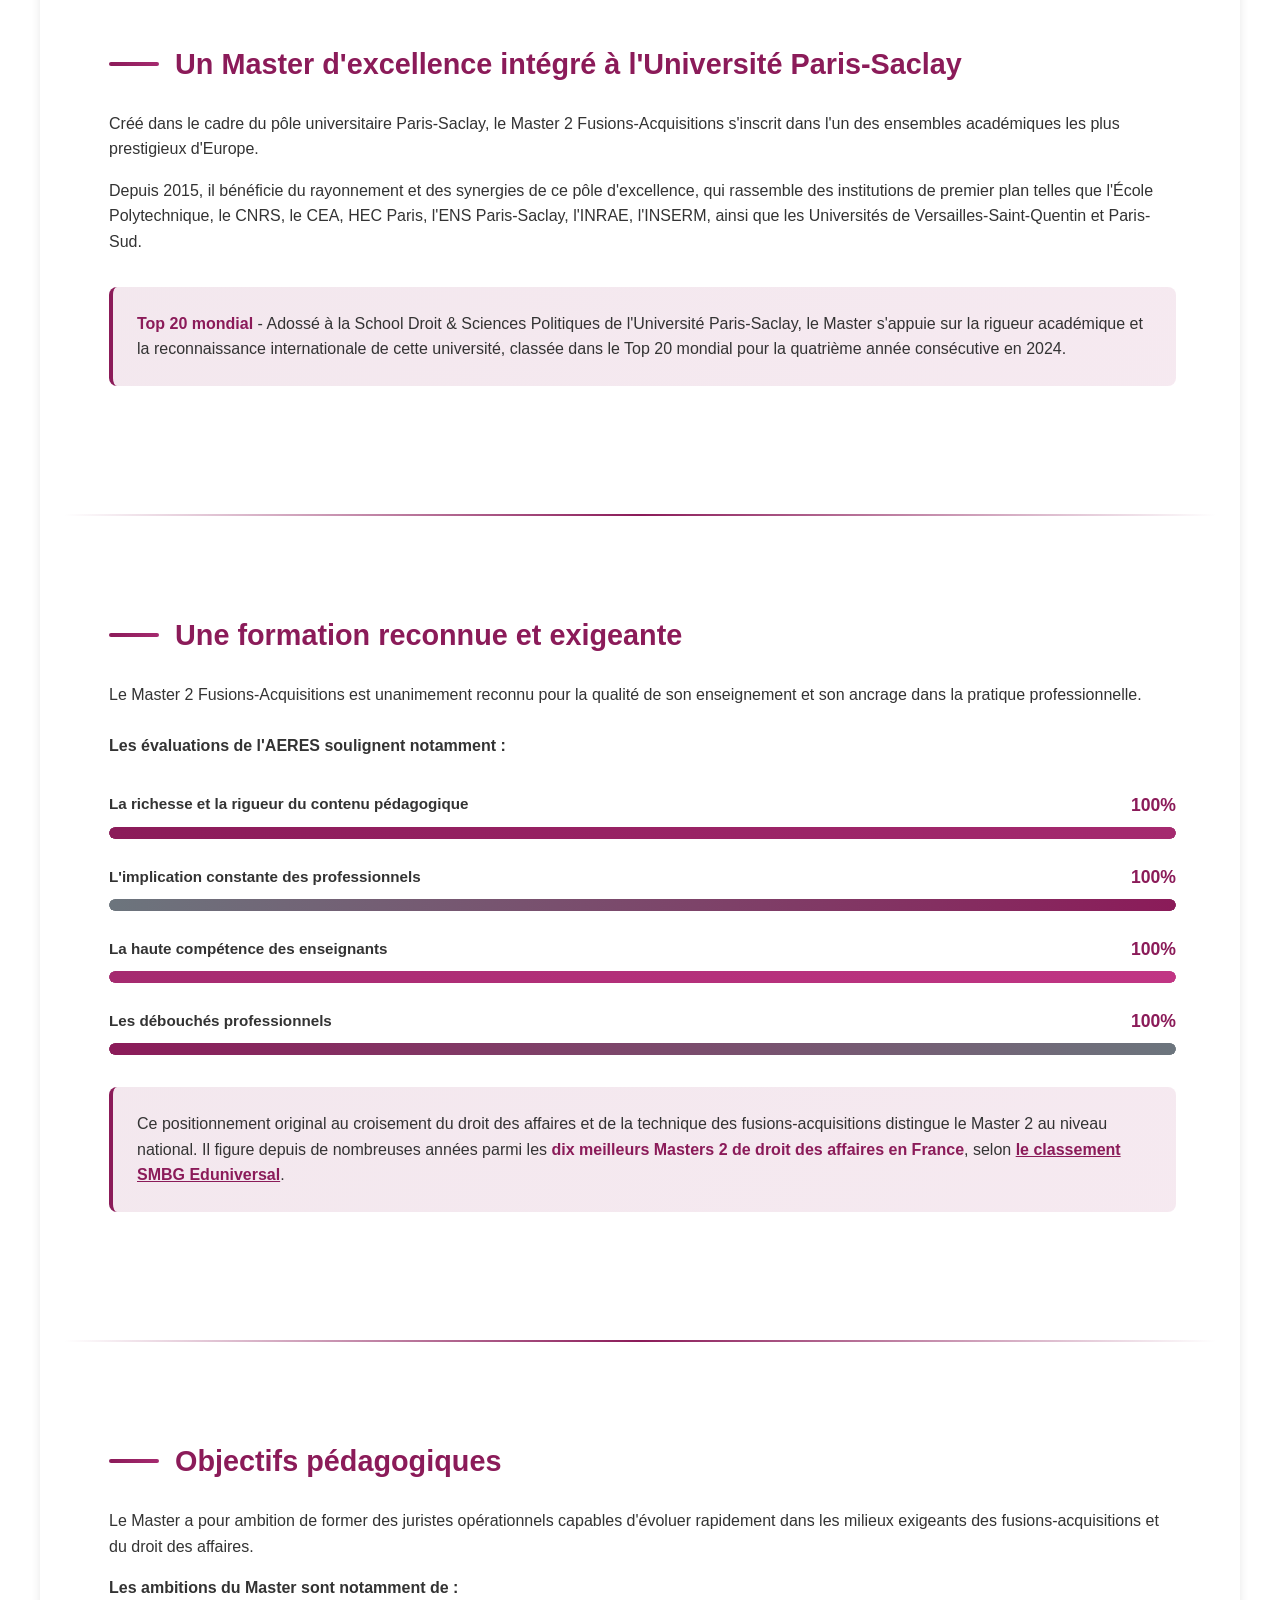
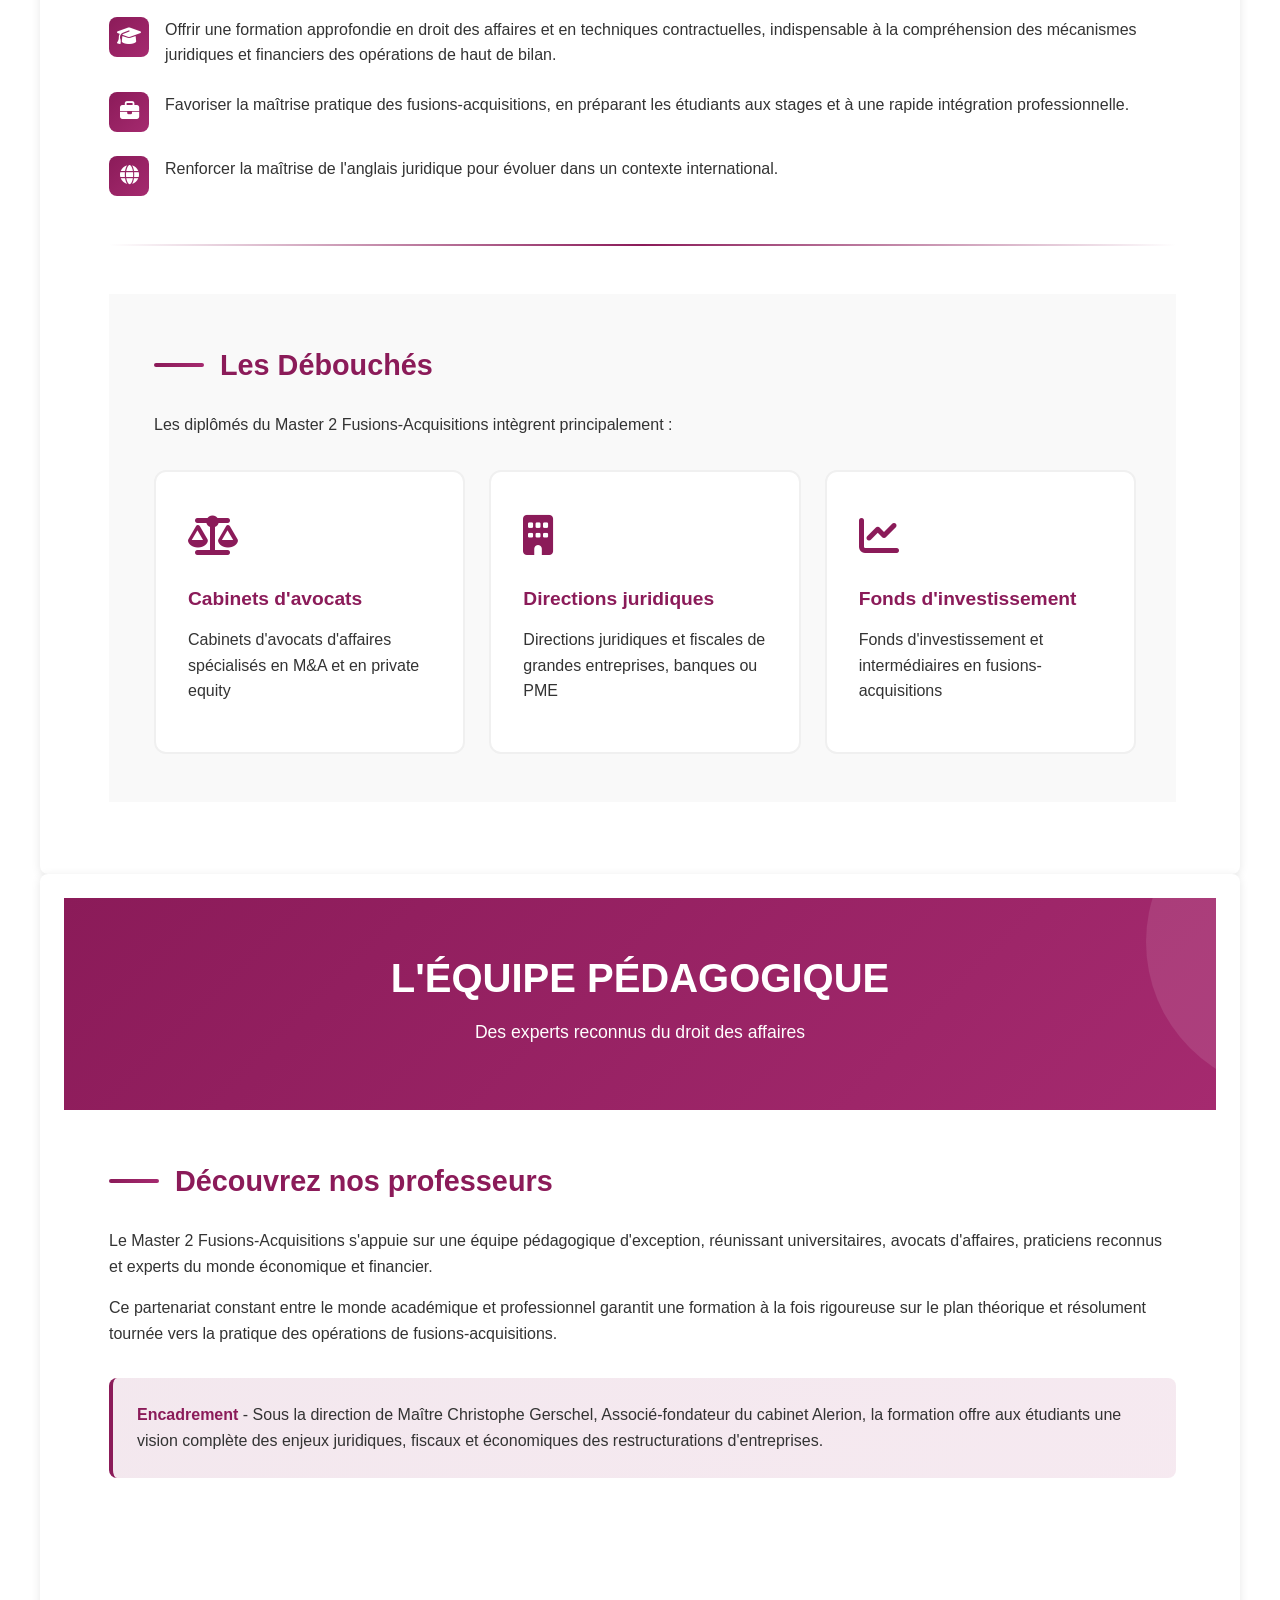
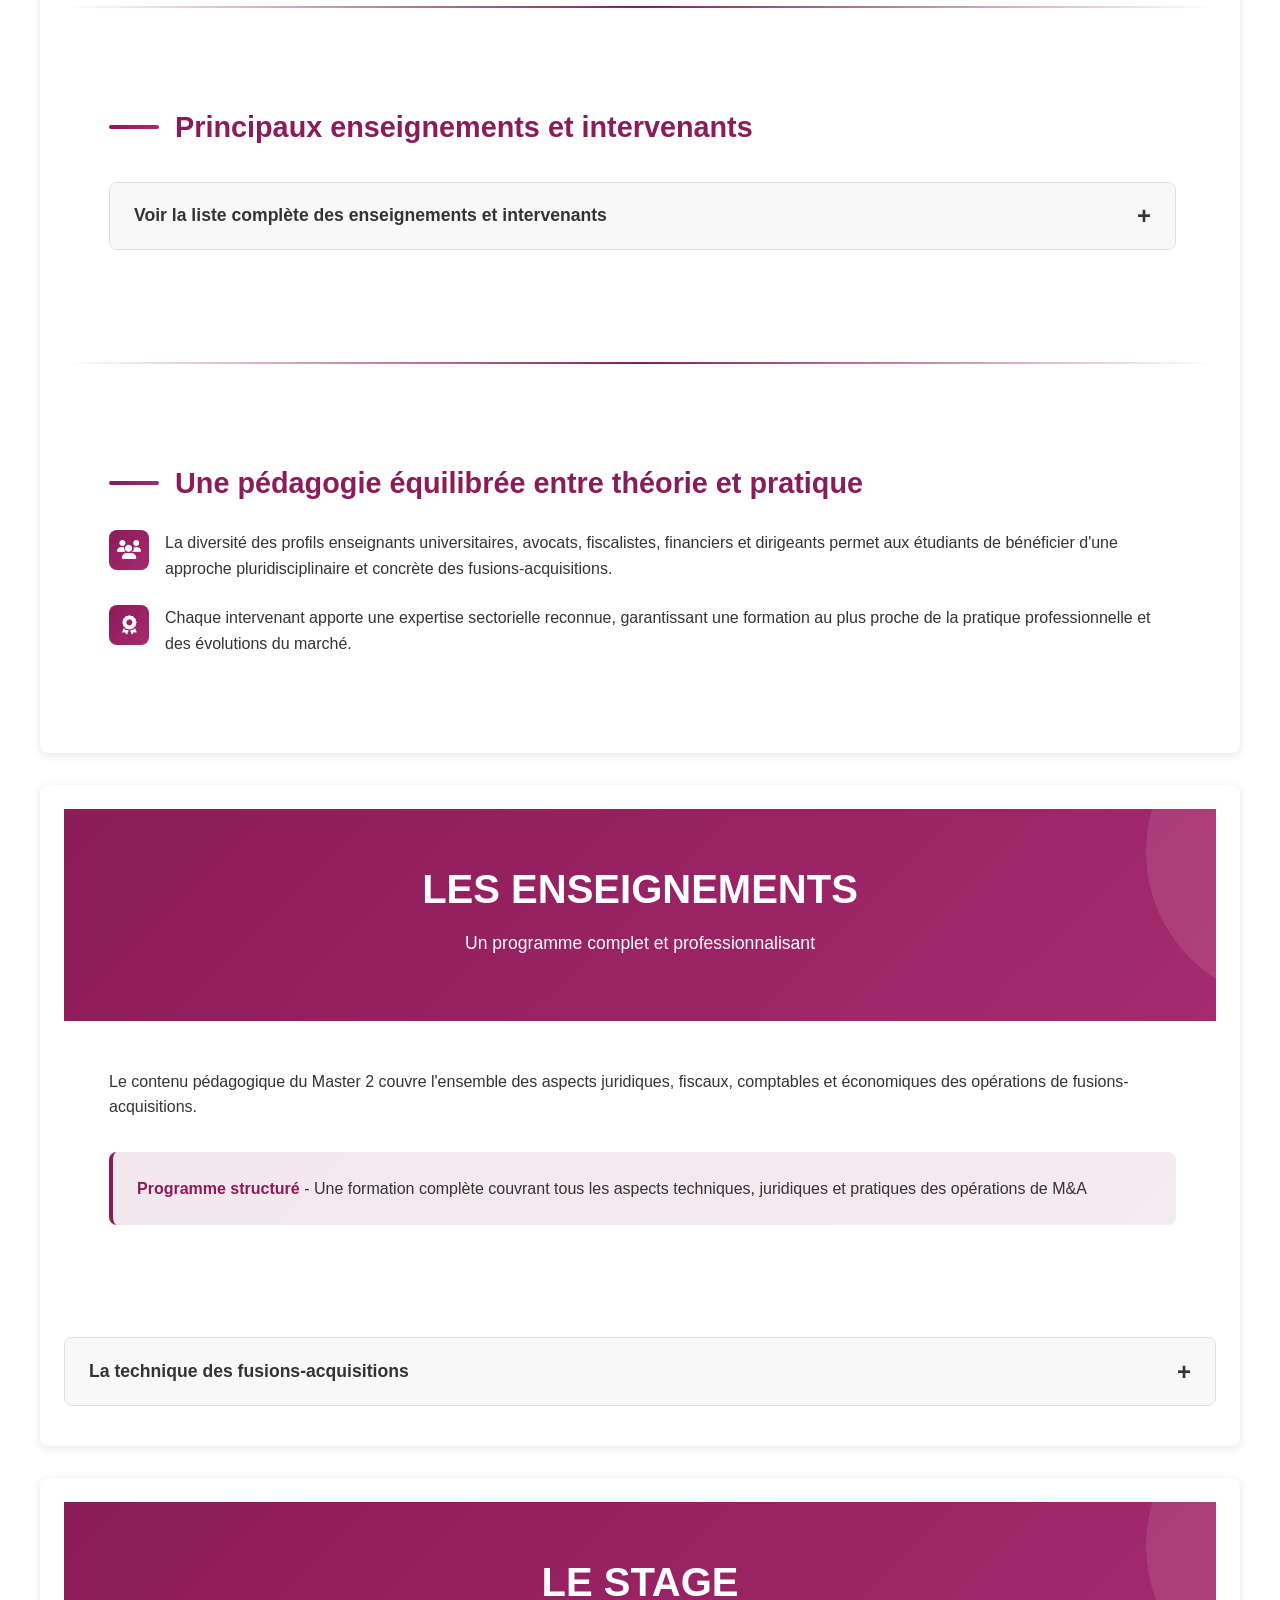
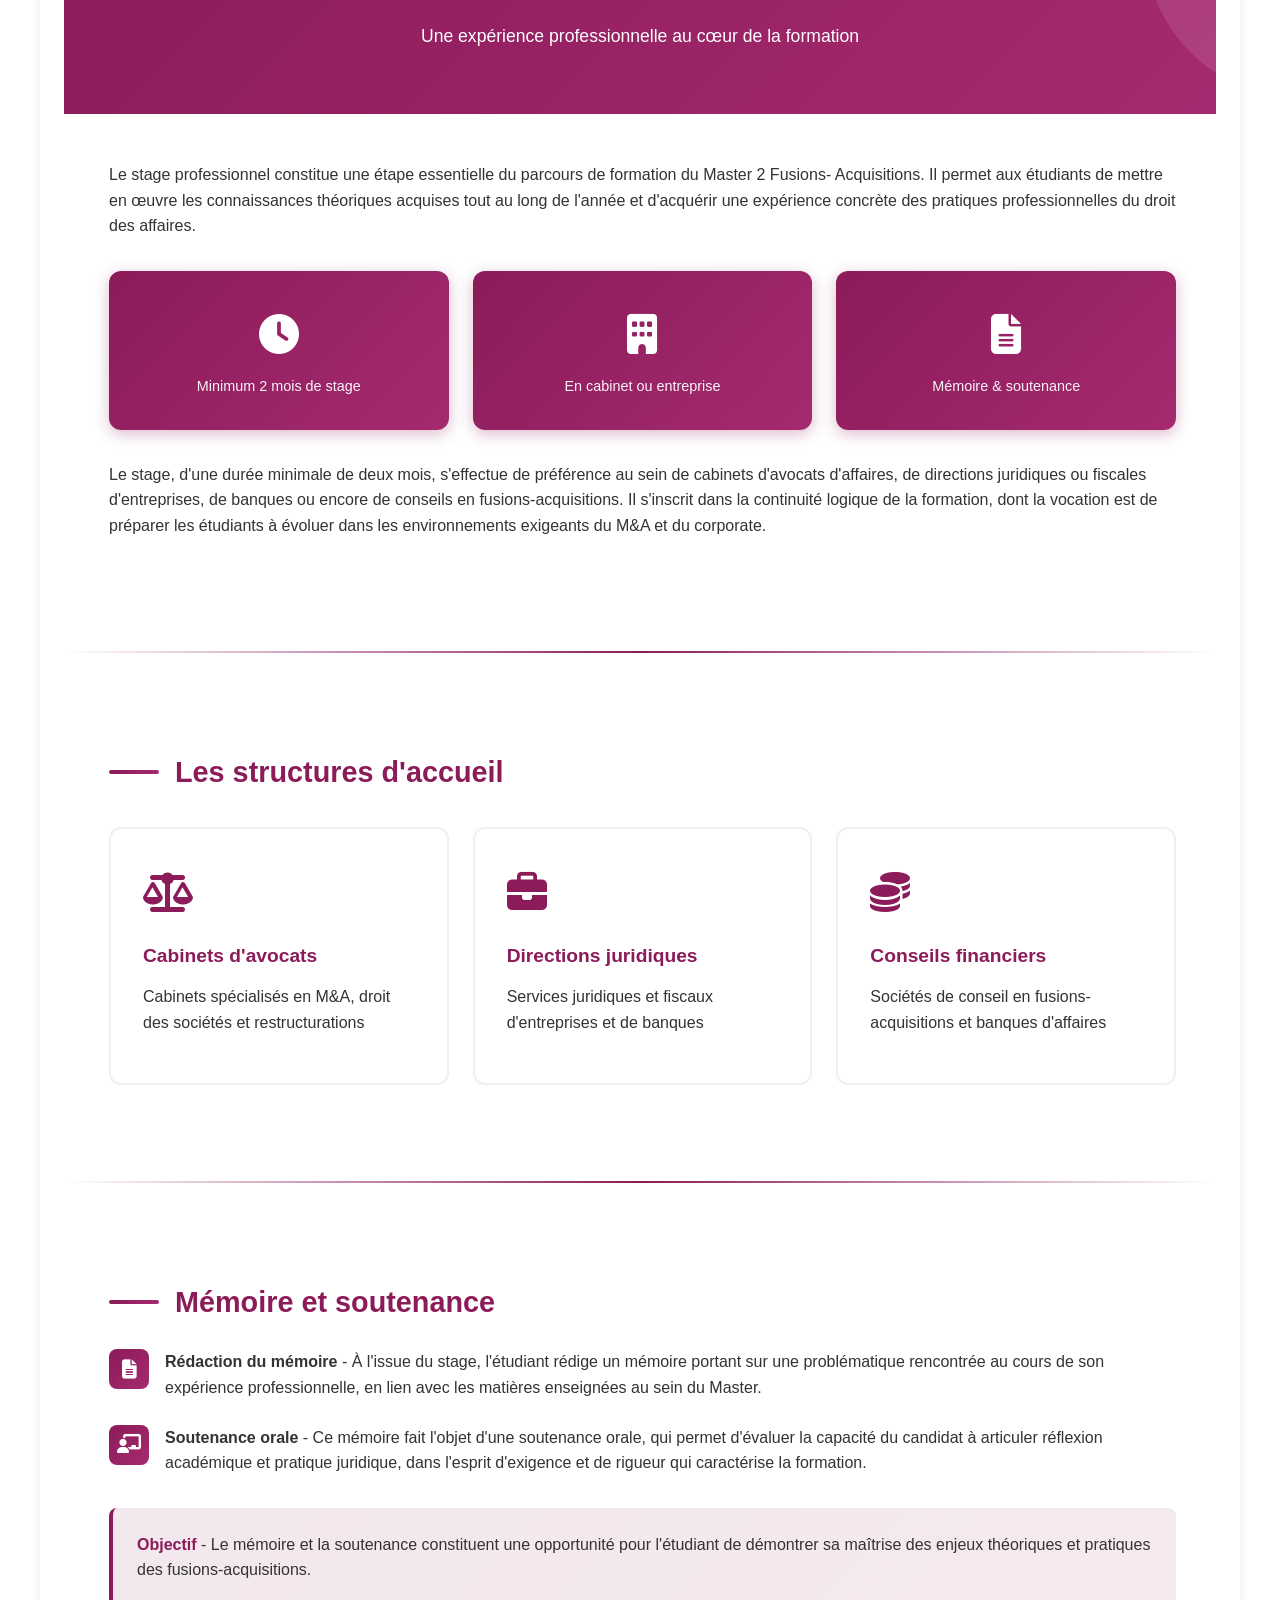
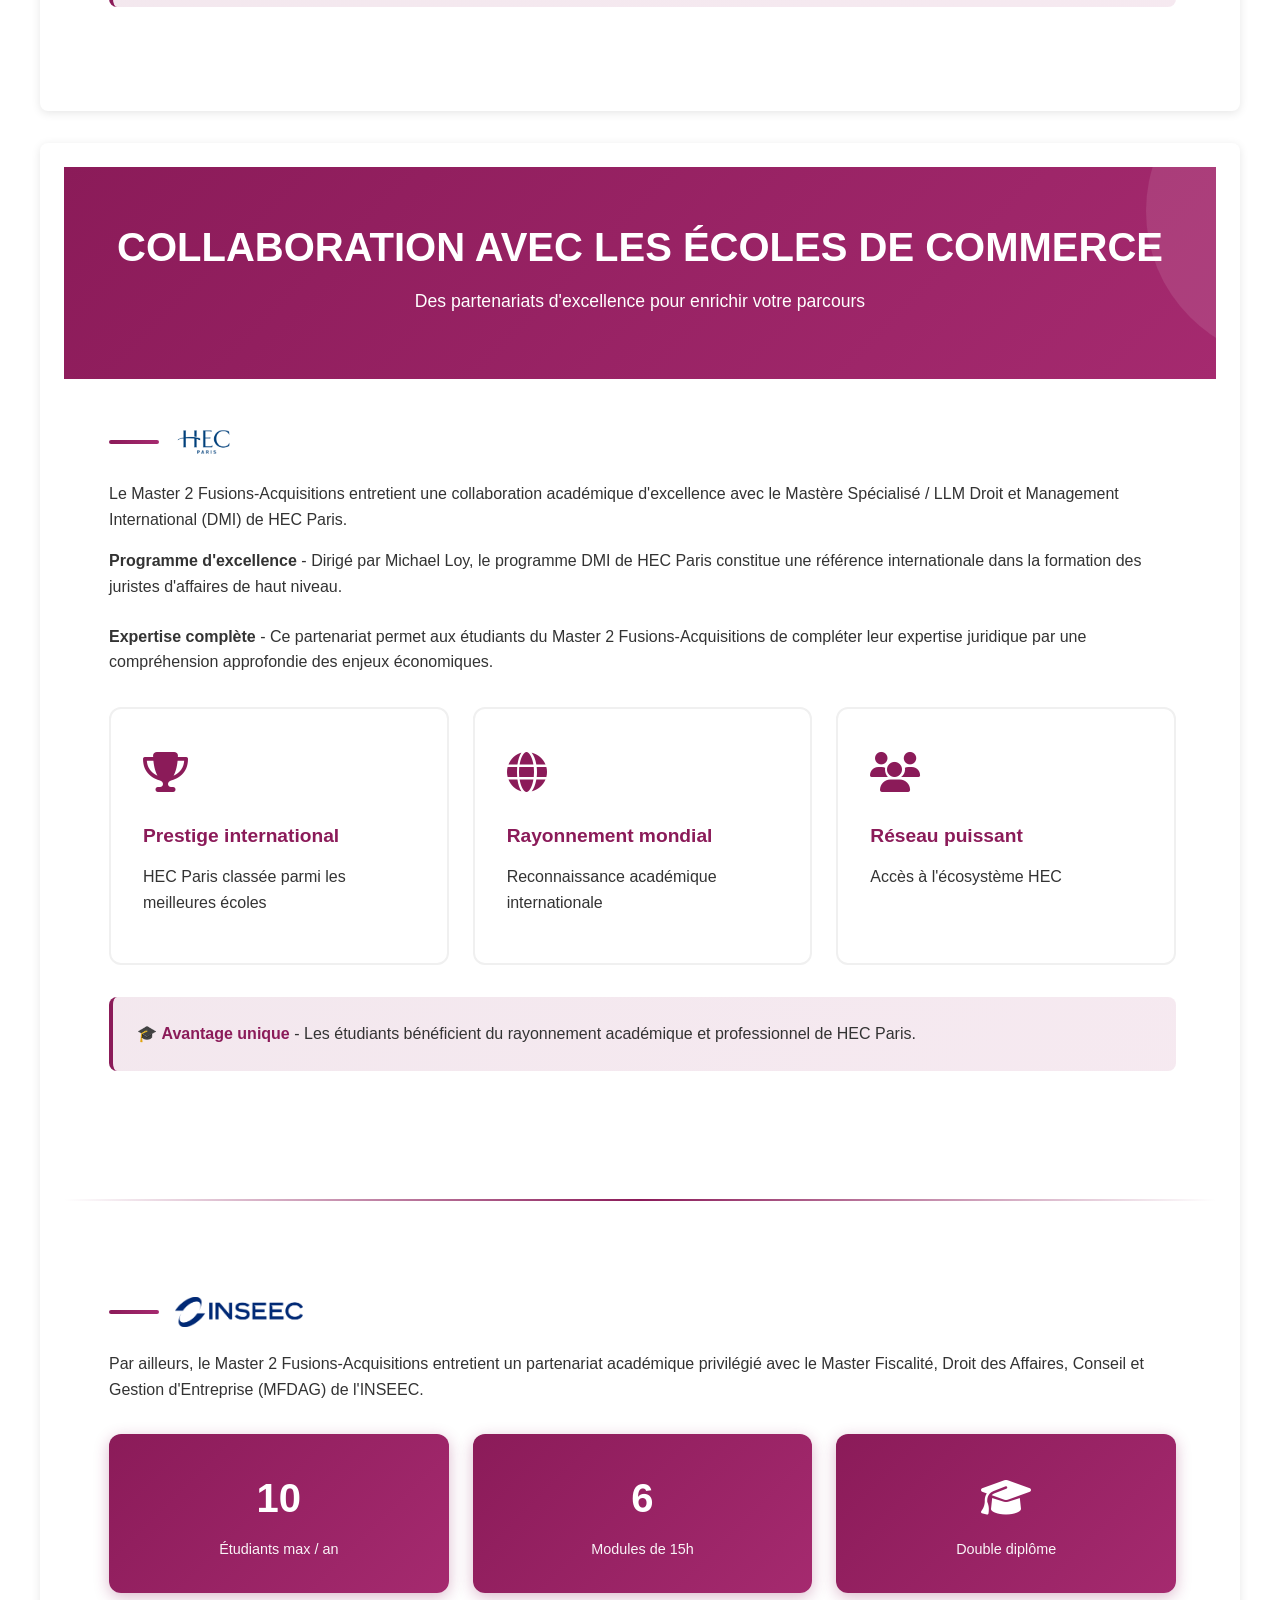
==== commit 652da424: "Mise a jour du site et preparation de la passation" ====
--- a/index.html
+++ b/index.html
@@ -13,7 +13,7 @@
     <meta property="og:image" content="https://votre-site.com/images/photoPromo2024-2025.jpg"> <meta property="og:url" content="https://votre-site.com/">
     <meta property="og:type" content="website">
 
-    <link rel="stylesheet" href="style.css">
+    <link rel="stylesheet" href="style.css?v=2">
     <link rel="stylesheet" href="https://cdnjs.cloudflare.com/ajax/libs/font-awesome/6.4.0/css/all.min.css">
 </head>
 <body>
@@ -1788,7 +1788,7 @@
     </section>
 
     <section id="entreprises">
-    <div class="container">
+    <div id="partenaire" class="container subsection">
         <h2>Partenaires</h2>
         
         <div class="school-partners-logos">
@@ -1796,7 +1796,7 @@
             <img src="images/Alerion.png" alt="Logo Alerion" title="Partenariat Alerion">
         </div>
 
-        <div id="partenaire" class="subsection">
+        <div class="subsection">
             <div class="card">
         <div class="collaboration-header">
             <h3>DEVENIR PARTENAIRE</h3>
@@ -1929,11 +1929,13 @@
             
             <hr style="margin: 3rem 0; margin-bottom: 0.01rem;">
             
-            <form onsubmit="handleSubmit(event)">
+            <form action="https://formspree.io/f/xykbkbwq" method="POST">
                 <h3 style="text-align: center; margin-bottom: 2rem;">Nous contacter</h3>
-                <input type="text" placeholder="Nom" required>
-                <input type="email" placeholder="Email" required>
-                <textarea rows="5" placeholder="Message" required></textarea>
+                
+                <input type="text" name="nom" placeholder="Nom" required>
+                <input type="email" name="email" placeholder="Email" required>
+                <textarea name="message" rows="5" placeholder="Message" required></textarea>
+                
                 <button type="submit">Envoyer</button>
             </form>
         </div>
@@ -1998,6 +2000,6 @@
         </div>
     </footer>
 
-    <script src="main.js"></script>
+    <script src="main.js?v=3"></script>
 </body>
 </html>
--- a/style.css
+++ b/style.css
@@ -3483,4 +3483,7 @@
 .gallery-img {
     width: 100%; height: auto; border-radius: 8px;
     box-shadow: 0 4px 15px rgba(0,0,0,0.1); border: 1px solid #eee;
+}
+#partenaire {
+    scroll-margin-top: 130px;
 }
